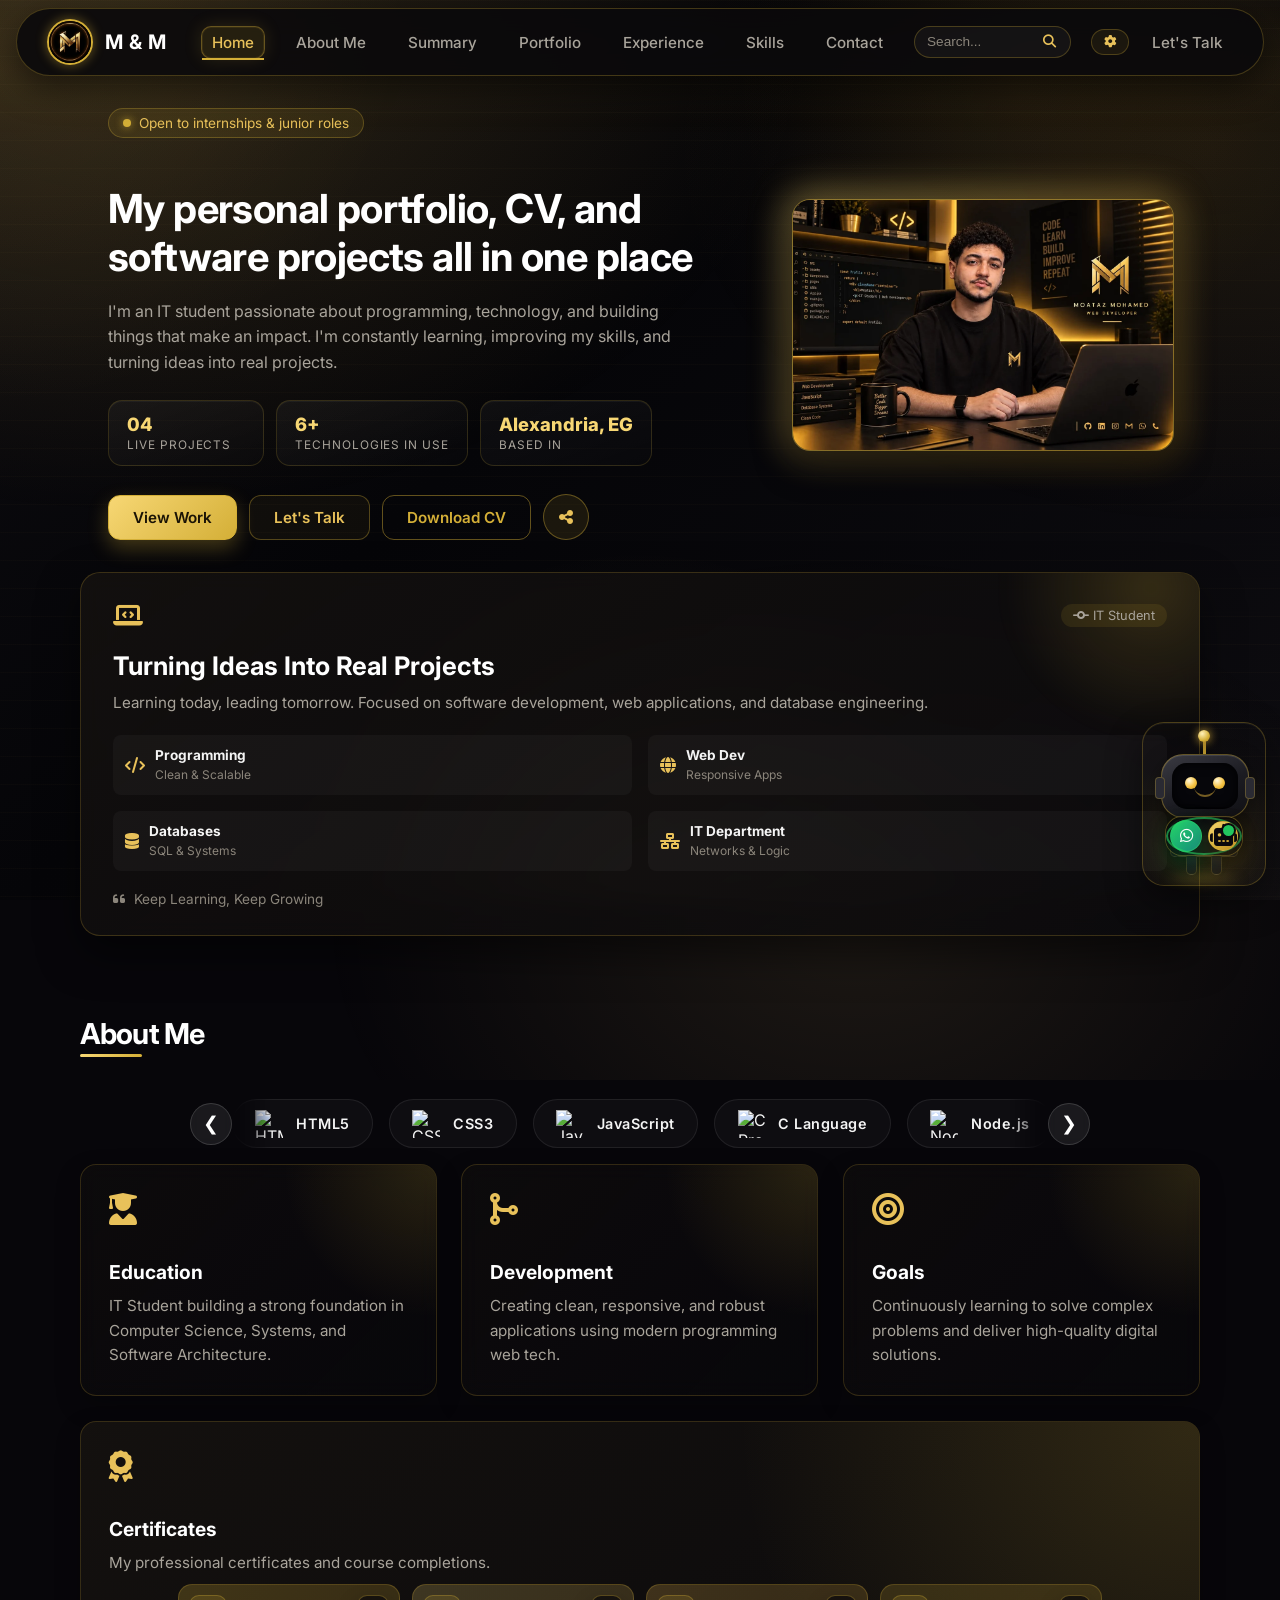
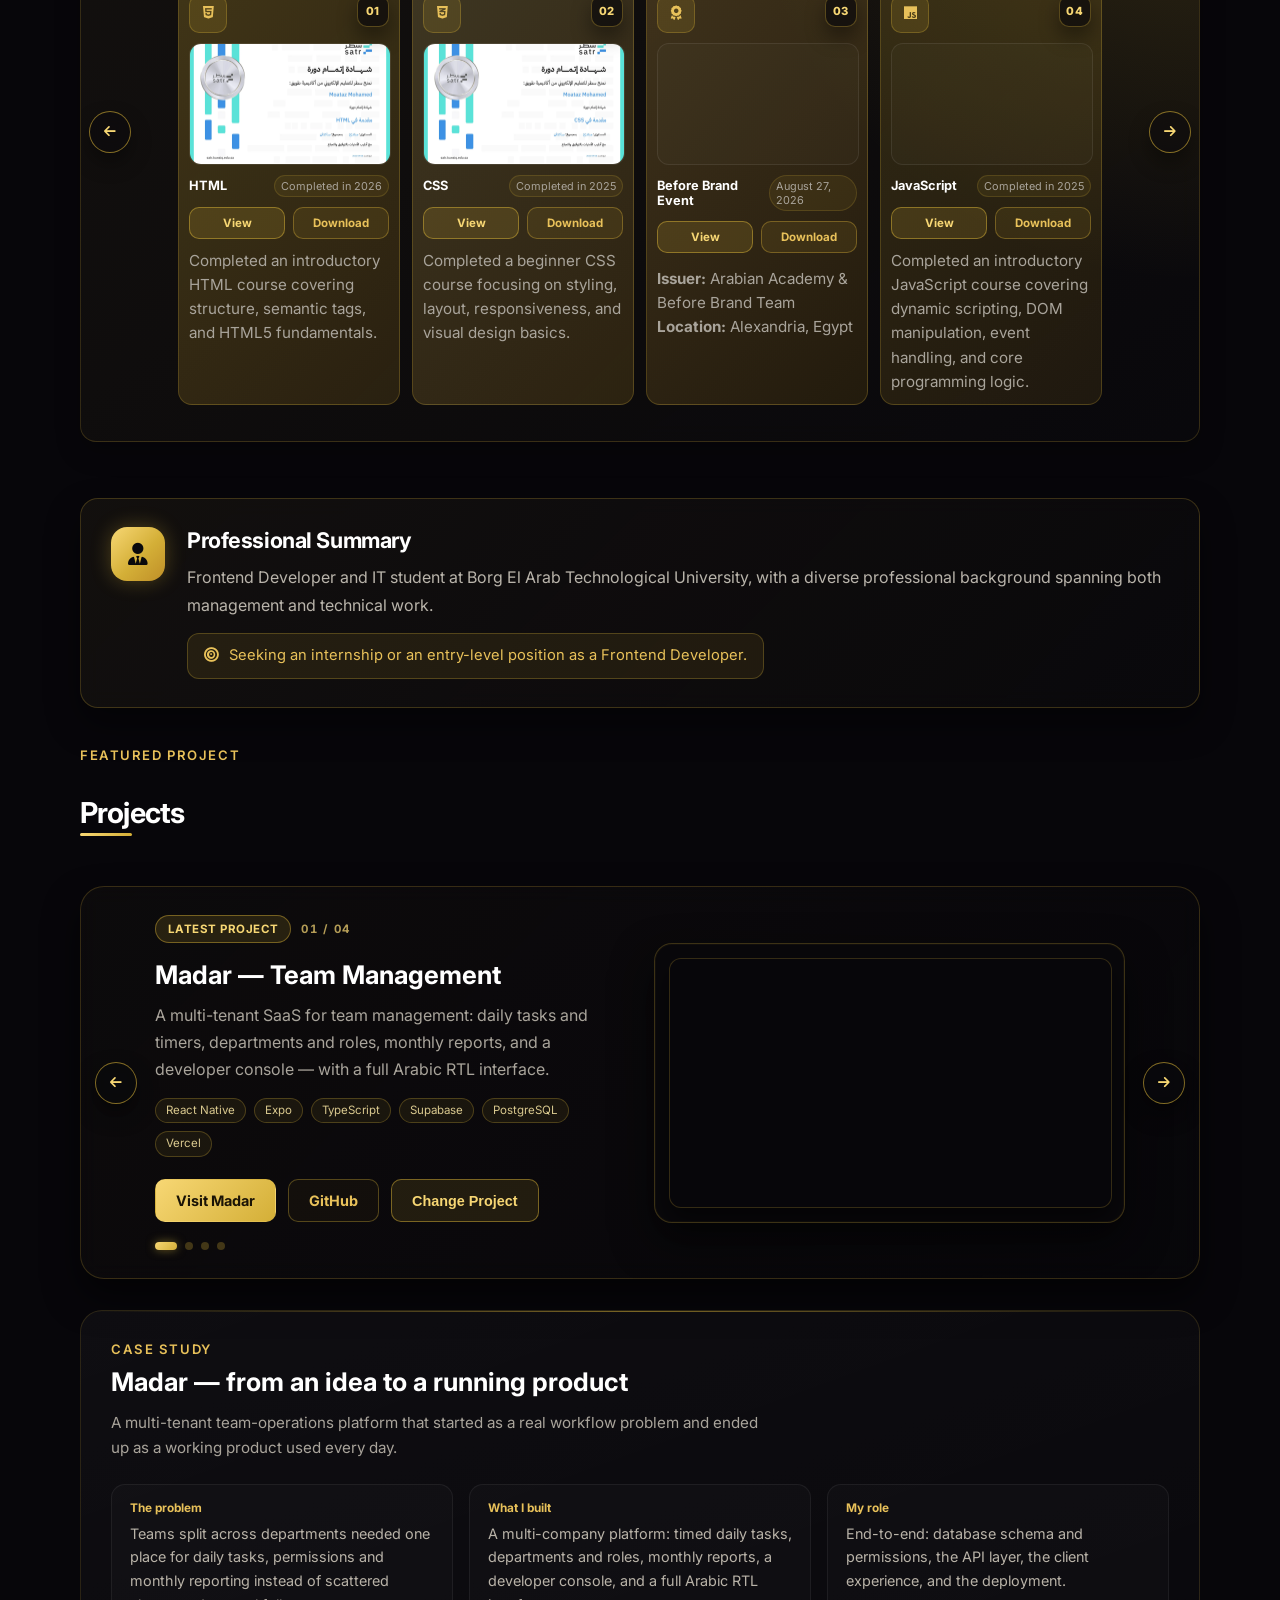
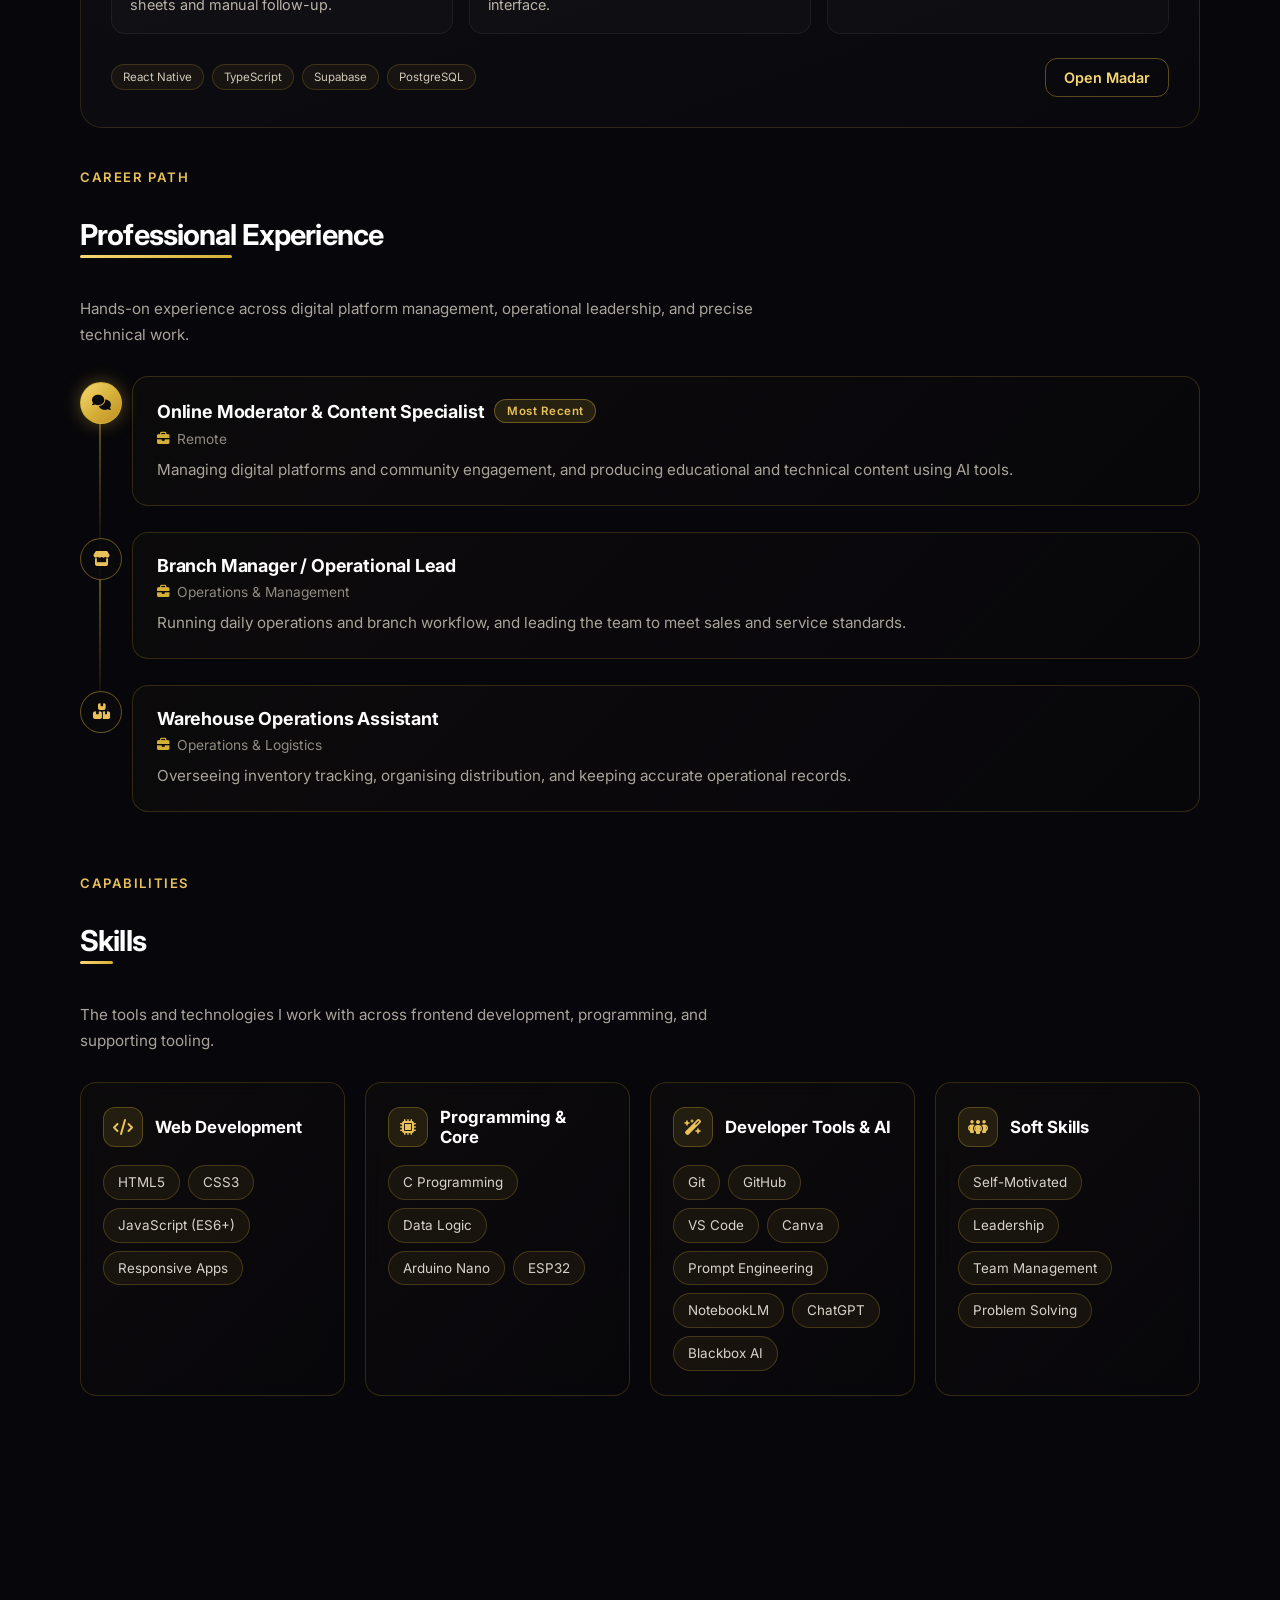
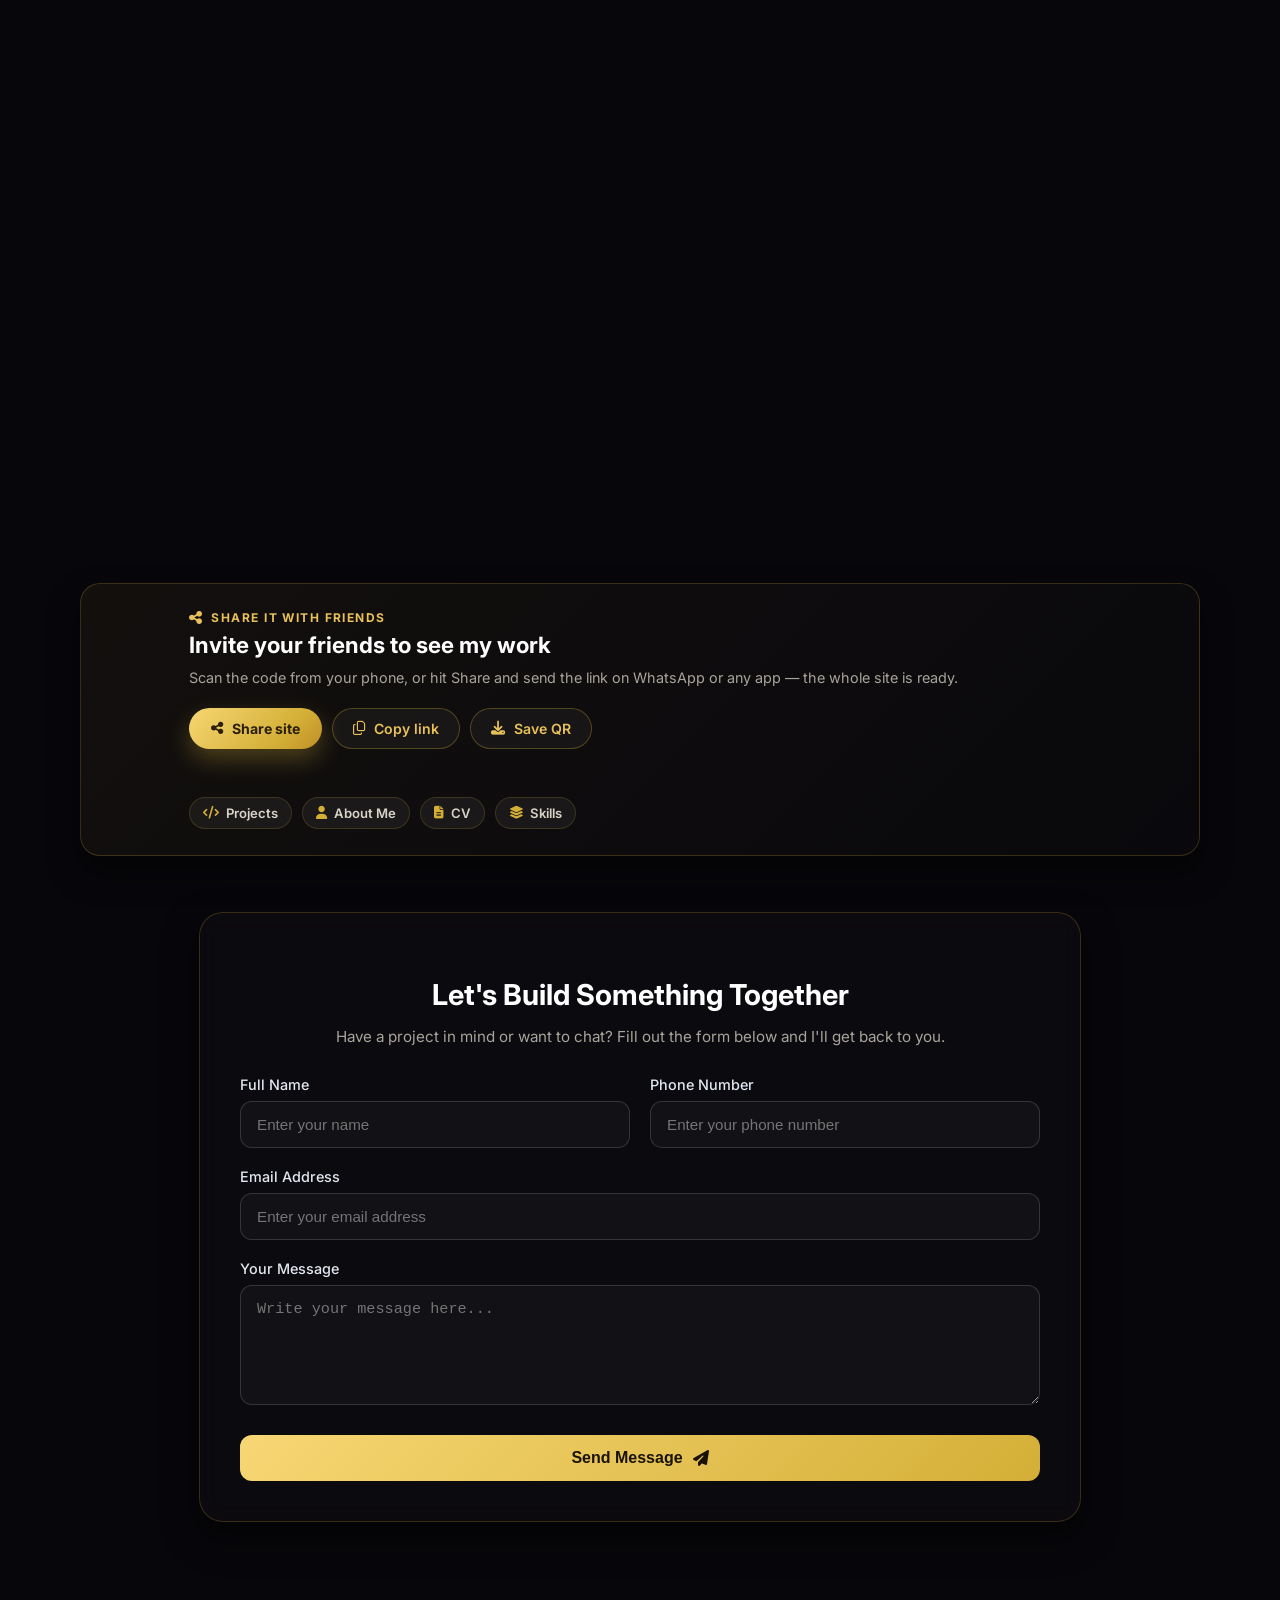
==== index.html @ 6b38528f "Redesign hero, add mobile drawer and Madar case study" ====
﻿<!DOCTYPE html>
<!-- ============================================================================
     PORTFOLIO — M & M · Moataz Mohamed
     الملف: index.html  (الصفحة الوحيدة في الموقع)
     ============================================================================

     الموقع صفحة واحدة (One Page) — كل الأقسام في الملف ده، والتنقل بينها
     باللينكات الداخلية (#home / #about / #portfolio / #contact).

     ----------------------------------------------------------------------------
     الملفات اللي الربط بيها
     ----------------------------------------------------------------------------
       • 11.css     → ملف التنسيقات الوحيد (في الـ <head>)
       • script.js  → ملف الجافاسكربت الوحيد (في آخر الـ <body> وعليه defer)
       • manifest.json / img/... → الميتاداتا والصور

     ----------------------------------------------------------------------------
     خريطة الملف (بالترتيب)
     ----------------------------------------------------------------------------
       <head>  الميتاداتا والخطوط وملفات التنسيق
       ├─ طبقات الخلفية التفاعلية (شبكة، هالة، مؤشر الماوس المخصص)
       ├─ شاشة التحميل (Preloader)
       ├─ شاشة الاسم اللامع (Name Intro)
       ├─ <header> الشريط العلوي (لوجو + تنقل + بحث + إعدادات)
       ├─ نافذة مواقع التواصل (منبثقة)
       ├─ <main id="home">      → قسم الهيرو
       ├─ <section id="about">   → عني + سلايدر التقنيات + الشهادات
       ├─ <section id="summary"> → النبذة المهنية (الهدف الوظيفي)
       ├─ <section id="portfolio"> → كارت المشروع
       ├─ <section id="experience"> → الخبرات (خط زمني)
       ├─ <section id="skills">    → المهارات (4 مجموعات)
       ├─ <section id="courses">   → الدورات والدراسة
       ├─ <section id="contact">   → شريط التواصل + النموذج
       └─ <footer>            → بياناتي + التواصل الاجتماعي

     ----------------------------------------------------------------------------
     قاعدة مهمة للتيم (الترجمة)
     ----------------------------------------------------------------------------
     أي نص بيظهر للمستخدم بنحط عليه data-i18n="مفتاح"
     وحقول الإدخال بنحط عليها data-i18n-placeholder="مفتاح"

     والمفتاح ده لازم يكون موجود في script.js (القسم 1) في النسختين:
       ar: { مفتاح: 'النص العربي' }
       en: { مفتاح: 'English text' }

     لو نسيت أي واحدة من التلاتة، النص هيفضل زي ما هو أو يطلع فاضي.
     النصوص الثابتة (زي الإيميل والأسماء) مش محتاجة data-i18n.
     ============================================================================ -->
<html lang="ar" dir="rtl">
<head>

<!-- البيانات الأساسية للموقع -->
    <meta charset="UTF-8">
    <meta name="viewport" content="width=device-width, initial-scale=1.0">
    <title>Moataz Mohamed | Frontend Developer Portfolio</title>

    <!-- بيانات المؤلف وتاريخ النشر -->
    <meta name="author" content="Moataz Mohamed">
    <meta property="article:author" content="Moataz Mohamed" />
    <meta property="article:published_time" content="2026-09-21T00:00:00+00:00" />

    <!-- وصف محركات البحث (Google) -->
    <meta name="description" content="Portfolio of Moataz Mohamed, a frontend developer in Alexandria building bilingual web and mobile apps with JavaScript, React Native and Supabase. Explore Madar, MS Woodworks and TAFRA.">
    <meta name="keywords" content="Moataz Mohamed, معتز محمد, Frontend Developer, Web Developer, Alexandria, React Native, Supabase, Portfolio, JavaScript">
    <link rel="canonical" href="https://portfolio-moataz.vercel.app/">

    <!-- Open Graph / Facebook / LinkedIn Meta Tags -->
    <meta property="og:type" content="website" />
    <meta property="og:url" content="https://portfolio-moataz.vercel.app/" />
    <meta property="og:title" content="Moataz Mohamed | Frontend Developer Portfolio" />
    <meta property="og:description" content="Frontend developer in Alexandria building bilingual web and mobile apps. Explore Madar, MS Woodworks, TAFRA and a portfolio with a built-in AI assistant." />
    <meta property="og:image" content="https://portfolio-moataz.vercel.app/img/og-cover.png" />
    <meta property="og:image:secure_url" content="https://portfolio-moataz.vercel.app/img/og-cover.png" />
    <meta property="og:image:type" content="image/png" />
    <meta property="og:image:width" content="1200" />
    <meta property="og:image:height" content="630" />
    <meta property="og:image:alt" content="Moataz Mohamed — Frontend Developer portfolio cover" />
    <meta property="og:locale" content="en_US" />
    <meta property="og:locale:alternate" content="ar_EG" />

    <!-- Twitter / X Meta Tags -->
    <meta name="twitter:card" content="summary_large_image" />
    <meta name="twitter:url" content="https://portfolio-moataz.vercel.app/" />
    <meta name="twitter:title" content="Moataz Mohamed | Frontend Developer Portfolio" />
    <meta name="twitter:description" content="Frontend developer in Alexandria building bilingual web and mobile apps. Explore Madar, MS Woodworks, TAFRA and a built-in AI assistant." />
    <meta name="twitter:image" content="https://portfolio-moataz.vercel.app/img/og-cover.png" />
    <meta name="twitter:image:alt" content="Moataz Mohamed — Frontend Developer portfolio cover" />


    <!-- أيقونة الموقع (Favicon) -->
    <link rel="icon" type="image/png" sizes="32x32" href="img/favicon-32.png">
    <link rel="icon" type="image/png" sizes="192x192" href="img/favicon-192.png">
    <link rel="apple-touch-icon" sizes="180x180" href="img/favicon-180.png">
    <link rel="manifest" href="manifest.json">
    <meta name="theme-color" content="#0a0d14">

    <!-- بيانات منظمة لمحركات البحث (Person) -->
    <script type="application/ld+json">
    {
      "@context": "https://schema.org",
      "@type": "Person",
      "name": "Moataz Mohamed",
      "alternateName": "معتز محمد",
      "jobTitle": "Frontend Developer",
      "url": "https://portfolio-moataz.vercel.app/",
      "image": "https://portfolio-moataz.vercel.app/img/og-cover.png",
      "email": "mailto:mtzm2225@gmail.com",
      "telephone": "+201035712862",
      "address": {
        "@type": "PostalAddress",
        "addressLocality": "Alexandria",
        "addressCountry": "EG"
      },
      "alumniOf": {
        "@type": "CollegeOrUniversity",
        "name": "Borg El Arab Technological University"
      },
      "knowsAbout": ["JavaScript", "HTML5", "CSS3", "React Native", "Expo", "TypeScript", "Supabase", "PostgreSQL", "Responsive Web Design"],
      "sameAs": [
        "https://github.com/mtzm2225-ship-it",
        "https://www.linkedin.com/in/moataz-mohamed-342b32399"
      ]
    }
    </script>

    <!-- تسريع التحميل: نفتح الاتصال بالسيرفرات الخارجية بدري ونحمّل الصور كسول -->
    <link rel="preconnect" href="https://fonts.googleapis.com">
    <link rel="preconnect" href="https://fonts.gstatic.com" crossorigin>
    <link rel="preconnect" href="https://cdnjs.cloudflare.com" crossorigin>
    <link rel="preconnect" href="https://cdn.jsdelivr.net" crossorigin>
    <link rel="dns-prefetch" href="https://www.googletagmanager.com">

    <!-- الخطوط والأيقونات (Google Fonts + Font Awesome) -->
    <link href="https://fonts.googleapis.com/css2?family=Inter:wght@300;400;600;700;800&family=Fira+Code:wght@400;500;700&display=swap" rel="stylesheet">
   <link rel="stylesheet"
      href="https://cdnjs.cloudflare.com/ajax/libs/font-awesome/6.4.0/css/all.min.css"
      integrity="sha512-iecdLmaskl7CVkqkXNQ/ZH/XLlvWZOJyj7Yy7tcenmpD1ypASozpmT/E0iPtmFIB46ZmdtAc9eNBvH0H/ZpiBw=="
      crossorigin="anonymous"
      referrerpolicy="no-referrer" />

    <!-- ====================================================================
         ملف التنسيقات الرئيسي (الوحيد)
         كل التنسيقات في 11.css — وفيها فهرس كامل في أول الملف
         ==================================================================== -->
    <link rel="stylesheet" href="11.css">

    <!-- Google Analytics (gtag.js) -->
  <!-- Google tag (gtag.js) -->
<script async src="https://www.googletagmanager.com/gtag/js?id=G-6XHL092W9E"></script>
<script>
  window.dataLayer = window.dataLayer || [];
  function gtag(){dataLayer.push(arguments);}
  gtag('js', new Date());

  gtag('config', 'G-6XHL092W9E');
</script>
</head>

<body>

    <!-- ====================================================================
         طبقات الخلفية التفاعلية «الخيالية البرمجية»
         --------------------------------------------------------------------
         • .bg-scanlines — خطوط ماسحة بتعدّي ببطء على الخلفية
         • .bg-grid-glow — شبكة كود بتضيء حوالي الماوس
         • .cursor-aura  — هالة ذهبية بتجري ورا الماوس
         • .cursor-ring  — حلقة بتنطق عند الحركة السريعة/الكليك

         كلها pointer-events: none عشان ما تلمسش أي تفاعل،
         وكلها تحت المحتوى. بتتحرّك من script.js وبتتوقف على الأجهزة اللمسية.
         ==================================================================== -->
    <div class="bg-scanlines" aria-hidden="true"></div>
    <div class="bg-grid-glow" aria-hidden="true"></div>
    <div class="cursor-aura" aria-hidden="true"></div>
    <div class="cursor-ring" aria-hidden="true"></div>
    <!-- ====================================================================
         مؤشر الماوس المخصص (Custom Cursor)
         --------------------------------------------------------------------
         مؤشر النظام بيتخفي (cursor: none) وبنسيب مكانه حاجتين متراكبتين:

           .cursor-dot-arrow → سهم ذهبي (الشكل العادي)
           .cursor-dot-hand  → إيد (بتحل مكان السهم على الزرار واللينكات)

         والاتنين جواهم SVG مش صور — عشان يبقوا حادين على أي مقاس شاشة
         ومن غير أي طلب ملف خارجي.

         ⚠️ التبديل بين الشكلين (سهم/إيد) واخفاؤهم في حقول الكتابة
         بيتم من script.js (القسم 15.2) — إحنا هنا بس بنحط الأشكال.

         ملاحظة: على الموبايل/التابلت مفيش ماوس أساسًا، فالكود بتاع
         المؤشر مبيشتغلش والقسم ده بيتجاهل تمامًا.
         ==================================================================== -->
    <div class="cursor-dot" aria-hidden="true">
        <svg class="cursor-dot-arrow" viewBox="0 0 22 22" fill="none" xmlns="http://www.w3.org/2000/svg" aria-hidden="true">
            <defs>
                <linearGradient id="cursorArrowFill" x1="0" y1="0" x2="0" y2="1">
                    <stop offset="0%" stop-color="#fff4cf" />
                    <stop offset="45%" stop-color="#f6c344" />
                    <stop offset="100%" stop-color="#c99a1e" />
                </linearGradient>
            </defs>
            <!-- جسم السهم: زوايا حادة زي مؤشر محرر الأكواد -->
            <path d="M1 1 L1 17.2 L5.35 13.05 L8.1 19.6 L11.1 18.25 L8.4 11.85 L14.6 11.65 Z"
                  fill="url(#cursorArrowFill)"
                  stroke="#0a090c"
                  stroke-width="1.1"
                  stroke-linejoin="round" />
        </svg>

        <!-- أيقونة الإيد الصغيرة: بتظهر لما نعدّي على زرار أو لينك -->
        <svg class="cursor-dot-hand" viewBox="0 0 24 24" fill="none" xmlns="http://www.w3.org/2000/svg" aria-hidden="true">
            <!-- كف الإيد -->
            <path d="M9.2 11.4V5.6a1.4 1.4 0 0 1 2.8 0v5.2m0-1.2V4.4a1.4 1.4 0 0 1 2.8 0v6.3m0-2.1a1.35 1.35 0 0 1 2.7 0v6.6m-8.3-3.8V7.6a1.35 1.35 0 0 0-2.7 0v7.6c0 3 2.4 5.4 5.4 5.4h2.3c2.6 0 4.7-2.1 4.7-4.7v-4.6"
                  fill="#f6c344"
                  stroke="#0a090c"
                  stroke-width="1.2"
                  stroke-linecap="round"
                  stroke-linejoin="round" />
            <!-- لمعة بيضا صغيرة عشان الإيد تبان عليها الإضاءة -->
            <path d="M10.6 6.4v3.2"
                  stroke="#fff4cf"
                  stroke-width="1"
                  stroke-linecap="round"
                  opacity="0.85" />
        </svg>
    </div>

    <!-- ====================================================================
         شاشة التحميل (Preloader)
         بتغطي الشاشة كاملة، والجافاسكربت بيضيف كلاس fade-out لإخفائها
         ==================================================================== -->
    <div id="preloader" class="space-theme">
        <div class="loader-content">
            <div class="stars-overlay"></div>

            <div class="circular-wrapper">
                <div class="logo-container">
                    <img src="img/logo.webp" alt="M&M Logo" class="space-logo" width="256" height="256">
                </div>

                <div class="orbit-ring ring-1"></div>
                <div class="orbit-ring ring-2"></div>
                <div class="orbit-ring ring-3"></div>

                <div class="space-glow"></div>
            </div>

            <div class="loader-status">
                <span>Loading System...</span>
                <div class="status-bar"></div>
            </div>
        </div>
    </div>

    <!-- ====================================================================
         شاشة الترحيب بالاسم (Name Intro)
         بتظهر بعد اختفاء شاشة التحميل تمامًا، واسم "Moataz Mohamed" بيعدّي
         عليه شعاع لمعة (Shine) من الشمال لليمين.

         التفاعل: حرّك الماوس على الاسم → اللمعة تستجيب للماوس،
         وكليك / Enter → أفيكت ضوئي والاسم يتشال من الصفحة.
         (كل ده متوصّل من script.js)
         ==================================================================== -->
    <div id="name-intro" class="name-intro" aria-hidden="true">
        <div class="name-intro-inner">
            <p class="name-intro-kicker">Welcome to my world</p>
            <h1 class="name-intro-title">
                <span class="name-intro-text">Moataz Mohamed</span>
            </h1>
            <div class="name-intro-underline"></div>
        </div>

        <!-- حلقة ضوئية بتتوسّع من الاسم لحظة الكليك/Enter (أفيكت الخروج) -->
        <div class="name-intro-burst" aria-hidden="true"></div>
        <!-- فلاش ذهبي بيعمّ الشاشة لحظة الخروج -->
        <div class="name-intro-flash" aria-hidden="true"></div>
    </div>

    <!-- ====================================================================
         رأس الموقع (Header) — اللوجو، روابط التنقل، البحث، والإعدادات
         ==================================================================== -->
    <header class="header">
        <div class="logo-container">
            <img src="img/logo.webp" alt="Logo" width="256" height="256">
            <span class="logo-text">M & M</span>
        </div>

        <button class="nav-toggle" type="button" aria-label="Menu" aria-expanded="false" aria-controls="site-nav" data-i18n-aria-label="menuLabel">
            <span class="nav-toggle-line"></span>
            <span class="nav-toggle-line"></span>
            <span class="nav-toggle-line"></span>
        </button>

        <nav class="nav-links" id="site-nav" aria-label="Main navigation">
            <a href="#home" class="active" data-i18n="home">Home</a>
            <a href="#about" data-i18n="about">About Me</a>
            <a href="#summary" data-i18n="summaryNav">Summary</a>
            <a href="#portfolio" data-i18n="portfolio">Portfolio</a>
            <a href="#experience" data-i18n="experienceNav">Experience</a>
            <a href="#skills" data-i18n="skillsNav">Skills</a>
            <a href="#contact" data-i18n="contact">Contact</a>

            <div class="search-box">
    <label for="search-input" class="sr-only" data-i18n="search">Search</label>
    <input type="text" id="search-input" placeholder="Search..." class="search-input" data-i18n-placeholder="search">
    <button class="search-btn" aria-label="Search">
        <i class="fa-solid fa-magnifying-glass"></i>
    </button>
</div>

            <div class="header-actions">
                <div class="settings-menu">
                    <button class="settings-pill" type="button" aria-expanded="false" aria-controls="settings-dropdown"
                            onclick="const panel=this.nextElementSibling; const isHidden=panel.classList.contains('hidden'); panel.classList.toggle('hidden', !isHidden); this.setAttribute('aria-expanded', String(isHidden));">
                        <i class="fa-solid fa-gear"></i>
                    </button>

                    <div id="settings-dropdown" class="settings-dropdown hidden" aria-label="Language switcher">
                        <div class="lang-switcher">
                            <button class="lang-btn" type="button" data-lang="ar">AR</button>
                            <button class="lang-btn active" type="button" data-lang="en">EN</button>
                        </div>

                        <button class="settings-action-btn night-mode-btn" type="button" aria-pressed="false">
                            <i class="fa-solid fa-moon"></i>
                            <span data-i18n="primaryMode">Primary Mode</span>
                        </button>
                    </div>
                </div>

                <a class="header-cta" href="#contact-form-section" data-i18n="headerCta">Let's Talk</a>
            </div>
        </nav>
    </header>

    <!-- خلفية معتمة بتظهر ورا قائمة الموبايل (بتقفل القائمة بالضغط عليها) -->
    <div class="nav-backdrop" id="navBackdrop" aria-hidden="true"></div>

    <!-- ====================================================================
         نافذة مواقع التواصل (Social Links Popup)
         --------------------------------------------------------------------
         بتفتح بالضغط على زر .btn-socials اللي جنب «تحميل السيرة الذاتية»
         في الهيرو. النافذة صغيرة ومش بتغطي الصفحة كلها.

         الروابط دي هي **نفس** الروابط المستخدمة في الفوتر بالظبط
         (مفيش أي لينك جديد أو مختلف) — عشان ما يبقاش فيه تناقض.

         طرق الغلق: زر × / الضغط على الخلفية / مفتاح Escape.
         الكود في script.js قسم 17.
         ==================================================================== -->
    <div class="socials-modal hidden" id="socials-modal" aria-hidden="true">
        <div class="socials-modal-content" role="dialog" aria-modal="true" aria-labelledby="socials-modal-title">
            <button class="socials-close" type="button" aria-label="Close">×</button>

            <h3 id="socials-modal-title" data-i18n="socialsTitle">Social Links</h3>
            <p class="socials-subtitle" data-i18n="socialsSubtitle">Find me on these platforms — always happy to connect.</p>

            <div class="socials-grid">
                <a class="social-tile github" href="https://github.com/mtzm2225-ship-it" target="_blank" rel="noopener noreferrer">
                    <i class="fa-brands fa-github"></i>
                    <span>GitHub</span>
                </a>

                <a class="social-tile linkedin" href="https://www.linkedin.com/in/moataz-mohamed-342b32399?utm_source=share_via&amp;utm_content=profile&amp;utm_medium=member_ios" target="_blank" rel="noopener noreferrer">
                    <i class="fa-brands fa-linkedin-in"></i>
                    <span>LinkedIn</span>
                </a>

                <a class="social-tile facebook" href="https://www.facebook.com/share/1Dj97JqdS8/?mibextid=wwXIfr" target="_blank" rel="noopener noreferrer">
                    <i class="fa-brands fa-facebook-f"></i>
                    <span>Facebook</span>
                </a>

                <a class="social-tile instagram" href="https://www.instagram.com/moataz_____mohamed?stkn=OHd1ZWlhbnJqNzMz&amp;utm_source=qr" target="_blank" rel="noopener noreferrer">
                    <i class="fa-brands fa-instagram"></i>
                    <span>Instagram</span>
                </a>
            </div>
        </div>
    </div>


    <!-- ====================================================================
         قسم الهيرو (Hero) — أول حاجة يشوفها الزائر
         --------------------------------------------------------------------
         مبني من جزئين:

         1) .hero-top-row → صف فيه:
              • .hero-text-content  → نص الترحيب + العنوان + الوصف + 3 أزرار
              • .hero-image-wrapper → صورة الشخص
         2) .hero-visual-card → كارت زجاجي تحيهم فيه:
              • تاج "طالب IT"
              • عنوان "تحويل الأفكار..." + وصف
              • شبكة المهارات الأربعة
              • حكمة في الآخر
         الرابط #home هو اللي بيتفتح أول حاجة (من script.js - قسم 14)،
         ولينك "الرئيسية" في الشريط بيودي له.

         data-reveal → كلاس أنيميشن الظهور عند النزول
                       (شوف script.js قسم 15.0 و 11.css قسم 12)
                       القيم: up / right / zoom
         ==================================================================== -->
    <main class="hero-section" id="home">
        <!-- زر العودة لأول الصفحة (بيظهر عند النزول) -->
        <button type="button" class="backToTopBtn" id="backToTop"
                aria-label="Back to top" title="Back to top">
            <i class="fa-solid fa-arrow-up"></i>
        </button>

        <div class="hero-top-row">
            <div class="hero-text-content" data-reveal="up">
                <div class="welcome-pill">
                    <span class="green-dot"></span>
                    <span data-i18n="heroStatus">Open to internships &amp; junior roles</span>
                </div>

                <h1 class="main-title" data-i18n="heroTitle">
                    My personal portfolio, CV, and software projects all in one place
                </h1>

                <p class="description" data-i18n="heroDescription">
                    I'm an IT student passionate about programming, technology, and building things
                     that make an impact. I'm constantly learning, improving my skills,
                      and turning ideas into real projects.
                </p>

                <div class="hero-stats">
                    <div class="hero-stat">
                        <strong class="hero-stat-value" id="heroStatProjects">04</strong>
                        <span class="hero-stat-label" data-i18n="statProjectsLabel">Live projects</span>
                    </div>

                    <div class="hero-stat">
                        <strong class="hero-stat-value">6+</strong>
                        <span class="hero-stat-label" data-i18n="statTechLabel">Technologies in use</span>
                    </div>

                    <div class="hero-stat">
                        <strong class="hero-stat-value" data-i18n="statLocationValue">Alexandria, EG</strong>
                        <span class="hero-stat-label" data-i18n="statLocationLabel">Based in</span>
                    </div>
                </div>

                <div class="cta-buttons">
                    <a href="#portfolio" class="btn btn-primary" data-i18n="viewWork">
                        View Work <i class="fa-solid fa-arrow-right"></i>
                    </a>

                    <a href="#contact" class="btn btn-secondary" data-i18n="letsTalk">
                        Let's Talk
                    </a>

                    <a href="img/Moataz_Mohamed_CV_Clean.pdf" class="btn btn-tertiary" data-i18n="downloadCv" download>
                        Download CV <i class="fa-solid fa-download"></i>
                    </a>

                    <!-- زر صغير مدوّر: بيفتح نافذة مواقع التواصل -->
                    <button type="button" class="btn-socials" id="socials-toggle"
                            title="Social Links"
                            aria-label="Open social links" aria-haspopup="dialog">
                        <i class="fa-solid fa-share-nodes"></i>
                    </button>
                </div>
            </div>

            <div class="hero-image-wrapper" data-reveal="right">
                <div class="cyber-glow"></div>
                <img src="img/hero-moataz.webp" alt="Moataz Mohamed" class="hero-standalone-img" width="1200" height="800" decoding="async" fetchpriority="high">
            </div>
        </div>

        <div class="hero-visual-card" data-reveal="zoom">
            <div class="card-glow"></div>

            <div class="card-inner">
                <div class="card-header">
                    <div class="laptop-icon">
                        <i class="fa-solid fa-laptop-code"></i>
                    </div>

                    <div class="badge-status">
                        <i class="fa-solid fa-code-commit"></i>
                        <span data-i18n="itStudent">IT Student</span>
                    </div>
                </div>

                <div class="card-body">
                    <h2 data-i18n="turnIdeas">Turning Ideas Into Real Projects</h2>
                    <p class="card-text" data-i18n="cardText">
                        Learning today, leading tomorrow. Focused on software development, web applications, and database engineering.
                    </p>

                    <div class="skills-grid">
                        <div class="skill-box">
                            <i class="fa-solid fa-code"></i>
                            <div>
                                <h4 data-i18n="programming">Programming</h4>
                                <span data-i18n="cleanScalable">Clean & Scalable</span>
                            </div>
                        </div>

                        <div class="skill-box">
                            <i class="fa-solid fa-globe"></i>
                            <div>
                                <h4 data-i18n="webDev">Web Dev</h4>
                                <span data-i18n="responsiveApps">Responsive Apps</span>
                            </div>
                        </div>

                        <div class="skill-box">
                            <i class="fa-solid fa-database"></i>
                            <div>
                                <h4 data-i18n="databases">Databases</h4>
                                <span data-i18n="sqlSystems">SQL & Systems</span>
                            </div>
                        </div>

                        <div class="skill-box">
                            <i class="fa-solid fa-network-wired"></i>
                            <div>
                                <h4 data-i18n="itDepartment">IT Department</h4>
                                <span data-i18n="networksLogic">Networks & Logic</span>
                            </div>
                        </div>
                    </div>

                    <div class="card-footer-motto">
                        <i class="fa-solid fa-quote-left"></i>
                        <span data-i18n="keepLearning">Keep Learning, Keep Growing</span>
                    </div>
                </div>
            </div>
        </div>
    </main>

    <!-- ====================================================================
         قسم من أنا (About Me) — بطاقات التعليم والتطوير والأهداف والشهادات
         ==================================================================== -->
    <section class="about-section" id="about">
        <h2 class="section-title" data-i18n="aboutTitle" data-reveal="up">About Me & Tech Stack & Languages</h2>




    <!-- ====================================================================
         شريط التقنيات (Tech Slider)
         --------------------------------------------------------------------
         سلايدر أفقي فيه 8 كروت، 4 بس بيظهروا في الشاشة.
         للتنقل: زر السهم الأيسر (prev) أو الأيمن (next).

         ⚠️ ملاحظة مهمة للتيم: ظهور 4 كروت بس ده **مقصود** مش عيب —
         عرض السلايدر (max 900px) أصغر من مجموع الكروت (‏~1267px)،
         والكروت الباقية بتظهر لما تدوس على الأسهم.
         وفي 11.css في "قناع تلاشي" على الأطراف بيفهمك إن في كروت زيادة.

         ─ كيف تضيف تقنية جديدة؟ ─
         انسخ أي .tech-card-slim وغيّر:
           • src  → مسار اللوجو (من devicon أو أي مكان)
           • alt  → وصف الصورة (مهم للـ SEO وإمكانية الوصول)
           • الاسم جوه .tech-name
         مش محتاج تعدل JS — السلايدر بيقرا الكروت من الصفحة مباشرة.

         النصوص هنا مفيهاش data-i18n لأن أسماء التقنيات أعلام (نفس الشكل في اللغتين).
         ==================================================================== -->


  <div class="slider-wrapper">
    <!-- زر التنقل يساراً -->
    <button class="slider-btn prev-btn" id="techPrevBtn" aria-label="Previous Technologies">
      &#10094;
    </button>

    <!-- حاوية البطاقات -->
    <div class="tech-slider-container" id="techSlider">

      <div class="tech-card-slim">
        <img src="https://cdn.jsdelivr.net/gh/devicons/devicon/icons/html5/html5-original.svg" alt="HTML5 Logo" class="tech-logo">
        <span class="tech-name">HTML5</span>
      </div>

      <div class="tech-card-slim">
        <img src="https://cdn.jsdelivr.net/gh/devicons/devicon/icons/css3/css3-original.svg" alt="CSS3 Logo" class="tech-logo">
        <span class="tech-name">CSS3</span>
      </div>

      <div class="tech-card-slim">
        <img src="https://cdn.jsdelivr.net/gh/devicons/devicon/icons/javascript/javascript-original.svg" alt="JavaScript Logo" class="tech-logo">
        <span class="tech-name">JavaScript</span>
      </div>

      <div class="tech-card-slim">
        <img src="https://cdn.jsdelivr.net/gh/devicons/devicon/icons/c/c-original.svg" alt="C Programming Logo" class="tech-logo">
        <span class="tech-name">C Language</span>
      </div>

      <div class="tech-card-slim">
        <img src="https://cdn.jsdelivr.net/gh/devicons/devicon/icons/nodejs/nodejs-original.svg" alt="Node.js Logo" class="tech-logo">
        <span class="tech-name">Node.js</span>
      </div>

      <div class="tech-card-slim">
        <img src="https://cdn.jsdelivr.net/gh/devicons/devicon/icons/git/git-original.svg" alt="Git Logo" class="tech-logo">
        <span class="tech-name">Git</span>
      </div>

      <div class="tech-card-slim">
        <img src="https://cdn.jsdelivr.net/gh/devicons/devicon/icons/github/github-original.svg" alt="GitHub Logo" class="tech-logo">
        <span class="tech-name">GitHub</span>
      </div>

      <div class="tech-card-slim">
        <img src="https://cdn.jsdelivr.net/gh/devicons/devicon/icons/vscode/vscode-original.svg" alt="VS Code Logo" class="tech-logo">
        <span class="tech-name">VS Code</span>
      </div>

    </div>

    <!-- زر التنقل يميناً -->
    <button class="slider-btn next-btn" id="techNextBtn" aria-label="Next Technologies">
      &#10095;
    </button>
  </div>

        <div class="about-grid">
            <div class="about-card" data-reveal="zoom">
                <i class="fa-solid fa-user-graduate icon"></i>
                <h3 data-i18n="education">Education</h3>
                <p data-i18n="educationText">IT Student building a strong foundation in Computer Science, Systems, and Software Architecture.</p>
            </div>

            <div class="about-card reveal-delay-1" data-reveal="zoom">
                <i class="fa-solid fa-code-merge icon"></i>
                <h3 data-i18n="development">Development</h3>
                <p data-i18n="developmentText">Creating clean, responsive, and robust applications using modern programming web tech.</p>
            </div>

            <div class="about-card reveal-delay-2" data-reveal="zoom">
                <i class="fa-solid fa-bullseye icon"></i>
                <h3 data-i18n="goals">Goals</h3>
                <p data-i18n="goalsText">Continuously learning to solve complex problems and deliver high-quality digital solutions.</p>
            </div>

            <div class="about-card certificates-card reveal-delay-3" data-reveal="zoom">
                <i class="fa-solid fa-award icon"></i>
                <h3 data-i18n="certificates">Certificates</h3>
                <p data-i18n="certificatesText">My professional certificates and course completions.</p>

                <div class="certificate-controls">
                    <button class="scroll-btn scroll-left" type="button" aria-label="Scroll certificates left">
                        <i class="fa-solid fa-arrow-left"></i>
                    </button>
                    <button class="scroll-btn scroll-right" type="button" aria-label="Scroll certificates right">
                        <i class="fa-solid fa-arrow-right"></i>
                    </button>
                </div>

    <!-- ====================================================================
         كروت الشهادات (Certificates)
         --------------------------------------------------------------------
         كل شهادة عبارة عن .certificate-item وبتتكون من:
           .certificate-number      → رقم الشهادة (01 / 02 / ...).
           .certificate-icon        → أيقونة النوع (HTML / CSS / JS ...)
           .certificate-thumb       → صورة الشهادة
           .certificate-text        → الاسم و".completed" السنة
           .certificate-actions     → زر "عرض" وزر "تحميل"
           .certificate-note        → وصف صغير (اختياري)
           .certificate-meta        → الجهة والمكان (اختياري)

         ─ كيف تضيف شهادة جديدة؟ ─
         انسخ أي .certificate-item كاملة وعدّل:
           • img src / href  → مسار الصورة (نفسه في العرض والتحميل)
           • أيقونة fa-brands / fa-solid
           • الرقم في .certificate-number
           • النصوص (وافتكر تضيف مفاتيحها في script.js قسم 1 في ar و en)

         ⚠️ الصور هنا عليها loading="lazy" — يعني مش بتتحمّل غير لما
         الزائر ينزل عندها. ده بيخلي أول تحميل للصفحة أسرع بكتير.
         (صورة الهيرو العكس — عليها fetchpriority="high" عشان تبان فورًا)

         أسهم التمرير (.scroll-btn) بتزحزح القايمة — الكود في القسم 13
         من script.js.
         ==================================================================== -->
                <div class="certificates-list">
                    <div class="certificate-item">
                        <div class="certificate-number">01</div>
                        <div class="certificate-top">
                            <div class="certificate-icon">
                                <i class="fa-brands fa-html5"></i>
                            </div>
                        </div>
                        <div class="certificate-thumb">
                            <img src="img/certificate-html.webp" alt="Certificate 1" width="1600" height="1131" loading="lazy" decoding="async">
                        </div>
                        <div class="certificate-text">
                            <h4 data-i18n="html">HTML</h4>
                            <span data-i18n="completed2026">Completed in 2026</span>
                        </div>
                        <div class="certificate-actions">
                            <a class="certificate-btn view" href="img/certificate-html.webp" target="_blank" rel="noopener noreferrer" data-i18n="viewLabel">View</a>
                            <a class="certificate-btn download" href="img/certificate-html.webp" download data-i18n="downloadLabel">Download</a>
                        </div>
                        <p class="certificate-note" data-i18n="htmlNote">This certificate reflects the importance of learning the foundations of web development and building a strong base in HTML.</p>
                    </div>

                    <div class="certificate-item">
                        <div class="certificate-number">02</div>
                        <div class="certificate-top">
                            <div class="certificate-icon">
                                <i class="fa-brands fa-css3-alt"></i>
                            </div>
                        </div>
                        <div class="certificate-thumb">
                            <img src="img/certificate-css.webp" alt="Certificate 2" width="1600" height="1131" loading="lazy" decoding="async">
                        </div>
                        <div class="certificate-text">
                            <h4 data-i18n="css">CSS</h4>
                            <span data-i18n="completed2025">Completed in 2025</span>
                        </div>
                        <div class="certificate-actions">
                            <a class="certificate-btn view" href="img/certificate-css.webp" target="_blank" rel="noopener noreferrer" data-i18n="viewLabel">View</a>
                            <a class="certificate-btn download" href="img/certificate-css.webp" download data-i18n="downloadLabel">Download</a>
                        </div>
                        <p class="certificate-note" data-i18n="cssNote">This certificate reflects the importance of mastering design, layout, responsiveness, and visual styling in modern web development.</p>
                    </div>

                    <div class="certificate-item">
                        <div class="certificate-number">03</div>
                        <div class="certificate-top">
                            <div class="certificate-icon">
                                <i class="fa-solid fa-award"></i>
                            </div>
                        </div>
                        <div class="certificate-thumb">
                            <img src="img/certificate-brand-event.webp" alt="Before Brand Event Certificate" width="1241" height="877" loading="lazy" decoding="async">
                        </div>
                        <div class="certificate-text">
                            <h4 data-i18n="beforeBrandTitle">Before Brand Event</h4>
                            <span data-i18n="beforeBrandDate">August 27, 2026</span>
                        </div>
                        <div class="certificate-actions">
                            <a class="certificate-btn view" href="img/certificate-brand-event.webp" target="_blank" rel="noopener noreferrer" data-i18n="viewLabel">View</a>
                            <a class="certificate-btn download" href="img/certificate-brand-event.webp" download data-i18n="downloadLabel">Download</a>
                        </div>
                        <div class="certificate-meta">
                            <p><strong data-i18n="issuerLabel">Issuer:</strong> <span data-i18n="beforeBrandIssuer">Arabian Academy & Before Brand Team</span></p>
                            <p><strong data-i18n="locationLabel">Location:</strong> <span data-i18n="beforeBrandLocation">Alexandria, Egypt</span></p>
                        </div>
                    </div>

                    <div class="certificate-item certificate-placeholder">
                        <div class="certificate-number">04</div>
                        <div class="certificate-top">
                            <div class="certificate-icon">
                                <i class="fa-brands fa-js"></i>
                            </div>
                        </div>
                        <div class="certificate-thumb">
                            <img src="img/certificate-4.webp" alt="Certificate 4" width="1600" height="1131" loading="lazy" decoding="async">
                        </div>
                        <div class="certificate-text">
                            <h4 data-i18n="java">JavaScript</h4>
                            <span data-i18n="completed2025">Completed in 2025</span>
                        </div>
                        <div class="certificate-actions">
                            <a class="certificate-btn view" href="img/certificate-4.webp" target="_blank" rel="noopener noreferrer" data-i18n="viewLabel">View</a>
                            <a class="certificate-btn download" href="img/certificate-4.webp" download data-i18n="downloadLabel">Download</a>
                        </div>
                        <p class="certificate-note" data-i18n="javascriptnote">Completed an introductory JavaScript course covering dynamic scripting, DOM manipulation, event handling, and core programming logic.</p>
                    </div>
                </div>
            </div>
        </div>
    </section>

    <!-- ====================================================================
         قسم النبذة المهنية (Professional Summary)
         --------------------------------------------------------------------
         ليه قسم منفصل ومش جوه «من أنا»؟
           عشان ما يتكررش نفس الكلام: «من أنا» فوق بتشرح مين أنا والتعليم
           والتطوير والأهداف. والقسم ده مختلف — بيقول أنا بكمل إيه بالظبط
           (الهدف الوظيفي: تدريب / وظيفة مبتدئة) وبيجمّع التخصص والخلفية
           في بلوك واحد مختصر.

         ومكانه هنا قبل المشاريع عشان الزائر يعرف «إيه اللي بيدور عليه»
         قبل ما يتفرج على الشغل نفسه.
         ==================================================================== -->
    <section class="summary-section" id="summary">
        <div class="summary-card" data-reveal="up">
            <div class="summary-icon">
                <i class="fa-solid fa-user-tie"></i>
            </div>

            <div class="summary-body">
                <h2 class="summary-title" data-i18n="summaryTitle">Professional Summary</h2>
                <p class="summary-text" data-i18n="summaryText">
                    Frontend Developer and IT student at Borg El Arab Technological University, with a diverse professional background spanning both management and technical work.
                </p>
                <p class="summary-goal">
                    <i class="fa-solid fa-bullseye"></i>
                    <span data-i18n="summaryGoal">Seeking an internship or an entry-level position as a Frontend Developer.</span>
                </p>
            </div>
        </div>
    </section>

    <section class="portfolio-section" id="portfolio">
        <div class="portfolio-header" data-reveal="up">
            <p class="section-kicker" data-i18n="portfolioKicker">Featured Project</p>
            <h2 class="section-title" data-i18n="portfolioTitle">Projects</h2>
        </div>

        <div class="project-card" data-reveal="zoom" tabindex="0" role="group"
             aria-roledescription="carousel" aria-label="Projects">
            <button type="button" class="project-nav-btn prev" aria-label="Previous project">
                <i class="fa-solid fa-arrow-left project-arrow"></i>
            </button>
            <button type="button" class="project-nav-btn next" aria-label="Next project">
                <i class="fa-solid fa-arrow-right project-arrow"></i>
            </button>

            <div class="project-info">
                <div class="project-meta">
                    <span class="project-tag" data-i18n="projectTag">Latest Project</span>
                    <span class="project-index" id="projectIndex" aria-hidden="true">01 / 04</span>
                </div>

                <h3 data-i18n="projectName" aria-live="polite">Madar — Team Management</h3>
                <p data-i18n="projectDescription">
                    A multi-tenant cloud platform for team operations: daily tasks with timers, departments and permissions, monthly reports, and a developer panel — with a fully Arabic interface.
                </p>

                <ul class="project-tech" id="projectTech" aria-label="Technologies used"></ul>

                <div class="project-actions">
                    <a href="https://madar-three-liart.vercel.app/login" target="_blank" rel="noopener noreferrer" class="project-btn primary" data-i18n="viewProject">View Project</a>
                    <a href="https://github.com/mtzm2225-ship-it/madar" target="_blank" rel="noopener noreferrer" class="project-btn secondary" data-i18n="githubProject">GitHub</a>
                    <button type="button" class="project-btn change" data-i18n="changeProject">Change Project</button>
                </div>

                <div class="project-dots" id="projectDots" role="group" aria-label="Choose a project"></div>
            </div>

            <div class="project-preview" aria-label="Project preview">
                <div class="preview-window has-image">
                    <img class="project-preview-image" src="img/madar-login.webp" alt="Madar login page preview" width="1600" height="833" loading="lazy" decoding="async">

                    <div class="preview-body">
                        <div class="preview-sidebar"></div>
                        <div class="preview-content">
                            <div class="preview-line short"></div>
                            <div class="preview-line medium"></div>
                            <div class="preview-line long"></div>
                            <div class="preview-cards">
                                <span></span>
                                <span></span>
                                <span></span>
                            </div>
                        </div>
                    </div>
                </div>
            </div>
        </div>

        <!-- دراسة حالة مختصرة: مدار -->
        <div class="case-study" data-reveal="up">
            <div class="case-head">
                <p class="section-kicker" data-i18n="caseKicker">Case Study</p>
                <h3 class="case-title" data-i18n="caseTitle">Madar — from an idea to a running product</h3>
                <p class="case-lead" data-i18n="caseIntro">
                    A multi-tenant team-operations platform that started as a real workflow problem and ended up as a working product used every day.
                </p>
            </div>

            <div class="case-grid">
                <div class="case-item">
                    <span class="case-label" data-i18n="caseProblemLabel">The problem</span>
                    <p data-i18n="caseProblemText">
                        Teams split across departments needed one place for daily tasks, permissions and monthly reporting instead of scattered sheets.
                    </p>
                </div>

                <div class="case-item">
                    <span class="case-label" data-i18n="caseBuiltLabel">What I built</span>
                    <p data-i18n="caseBuiltText">
                        A multi-company platform: timed daily tasks, departments and roles, monthly reports, a developer console, and a full Arabic RTL interface.
                    </p>
                </div>

                <div class="case-item">
                    <span class="case-label" data-i18n="caseRoleLabel">My role</span>
                    <p data-i18n="caseRoleText">
                        End-to-end: database schema and permissions, the API layer, the client experience, and the deployment.
                    </p>
                </div>
            </div>

            <div class="case-foot">
                <ul class="case-tags" aria-label="Technologies used" data-i18n-aria-label="caseTagsLabel">
                    <li>React Native</li>
                    <li>TypeScript</li>
                    <li>Supabase</li>
                    <li>PostgreSQL</li>
                </ul>

                <a class="case-link" href="https://madar-three-liart.vercel.app/login" target="_blank" rel="noopener noreferrer" data-i18n="caseOpen">
                    Open Madar <i class="fa-solid fa-arrow-up-right-from-square"></i>
                </a>
            </div>
        </div>
        </section>

    <!-- ====================================================================
         قسم الخبرات المهنية (Professional Experience)
         --------------------------------------------------------------------
         الترتيب الزمني: الأحدث فوق (.is-latest) وباقي الخبرات بعده.
         لو عايز تضيف خبرة جديدة:
           1) انسخ أي .timeline-item كاملة
           2) عدّل الأيقونة والأدوار والنصوص
           3) ضيف مفاتيح الترجمة في script.js (قسم 1) في ar و en

         النبذة المهنية (Professional Summary) بقت قسم لوحدها فوق عند
         #summary — عشان ما تتكررش هنا.

         data-reveal="up" → أنيميشن الظهور عند النزول (script.js قسم 15.0)
         ==================================================================== -->
    <section class="experience-section" id="experience">
        <div class="section-head" data-reveal="up">
            <p class="section-kicker" data-i18n="experienceKicker">Career Path</p>
            <h2 class="section-title" data-i18n="experienceTitle">Professional Experience</h2>
            <p class="section-lead" data-i18n="experienceText">
                Hands-on experience across digital platform management, operational leadership, and precise technical work.
            </p>
        </div>

        <!-- الخط الزمني للخبرات -->
        <ol class="timeline">
            <li class="timeline-item is-latest" data-reveal="up">
                <div class="timeline-marker">
                    <i class="fa-solid fa-comments"></i>
                </div>

                <div class="timeline-card">
                    <div class="timeline-top">
                        <h3 data-i18n="expModeratorRole">Online Moderator &amp; Content Specialist</h3>
                        <span class="timeline-badge" data-i18n="expCurrent">Most Recent</span>
                    </div>

                    <p class="timeline-company">
                        <i class="fa-solid fa-briefcase"></i>
                        <span data-i18n="expModeratorCompany">Remote</span>
                    </p>

                    <p class="timeline-text" data-i18n="expModeratorText">
                        Managing digital platforms and community engagement, and producing educational and technical content using AI tools.
                    </p>
                </div>
            </li>

            <li class="timeline-item" data-reveal="up">
                <div class="timeline-marker">
                    <i class="fa-solid fa-store"></i>
                </div>

                <div class="timeline-card">
                    <div class="timeline-top">
                        <h3 data-i18n="expManagerRole">Branch Manager / Operational Lead</h3>
                    </div>

                    <p class="timeline-company">
                        <i class="fa-solid fa-briefcase"></i>
                        <span data-i18n="expManagerCompany">Operations &amp; Management</span>
                    </p>

                    <p class="timeline-text" data-i18n="expManagerText">
                        Running daily operations and branch workflow, and leading the team to meet sales and service standards.
                    </p>
                </div>
            </li>

            <li class="timeline-item" data-reveal="up">
                <div class="timeline-marker">
                    <i class="fa-solid fa-boxes-stacked"></i>
                </div>

                <div class="timeline-card">
                    <div class="timeline-top">
                        <h3 data-i18n="expWarehouseRole">Warehouse Operations Assistant</h3>
                    </div>

                    <p class="timeline-company">
                        <i class="fa-solid fa-briefcase"></i>
                        <span data-i18n="expWarehouseCompany">Operations &amp; Logistics</span>
                    </p>

                    <p class="timeline-text" data-i18n="expWarehouseText">
                        Overseeing inventory tracking, organising distribution, and keeping accurate operational records.
                    </p>
                </div>
            </li>
        </ol>
    </section>

    <!-- ====================================================================
         قسم المهارات (Skills)
         --------------------------------------------------------------------
         أربع مجموعات: تطوير الويب / البرمجة والأساسيات /
         أدوات المطور والذكاء الاصطناعي / المهارات الشخصية.

         كل مجموعة .skills-group وكل مهارة جواها .skill-pill.
         أسماء التقنيات (HTML5, Git, ESP32...) مفيهاش data-i18n لأنها أعلام
         بنفس الشكل في اللغتين — نفس القاعدة المتبعة في شريط التقنيات فوق.
         أما عناوين المجموعات والمهارات الشخصية فمترجمة عادي.

         عايز تضيف مهارة؟ انسخ أي .skill-pill وغيّر النص بس.
         ==================================================================== -->
    <section class="skills-section" id="skills">
        <div class="section-head" data-reveal="up">
            <p class="section-kicker" data-i18n="skillsKicker">Capabilities</p>
            <h2 class="section-title" data-i18n="skillsTitle">Skills</h2>
            <p class="section-lead" data-i18n="skillsText">
                The tools and technologies I work with across frontend development, programming, and supporting tooling.
            </p>
        </div>

        <div class="skills-grid-4">
            <div class="skills-group" data-reveal="up">
                <div class="skills-group-head">
                    <i class="fa-solid fa-code"></i>
                    <h3 data-i18n="skillsWebDev">Web Development</h3>
                </div>

                <ul class="skills-list">
                    <li class="skill-pill">HTML5</li>
                    <li class="skill-pill">CSS3</li>
                    <li class="skill-pill">JavaScript (ES6+)</li>
                    <li class="skill-pill" data-i18n="responsiveApps">Responsive Apps</li>
                </ul>
            </div>

            <div class="skills-group reveal-delay-1" data-reveal="up">
                <div class="skills-group-head">
                    <i class="fa-solid fa-microchip"></i>
                    <h3 data-i18n="skillsProgramming">Programming &amp; Core</h3>
                </div>

                <ul class="skills-list">
                    <li class="skill-pill">C Programming</li>
                    <li class="skill-pill">Data Logic</li>
                    <li class="skill-pill">Arduino Nano</li>
                    <li class="skill-pill">ESP32</li>
                </ul>
            </div>

            <div class="skills-group reveal-delay-2" data-reveal="up">
                <div class="skills-group-head">
                    <i class="fa-solid fa-wand-magic-sparkles"></i>
                    <h3 data-i18n="skillsTools">Developer Tools &amp; AI</h3>
                </div>

                <ul class="skills-list">
                    <li class="skill-pill">Git</li>
                    <li class="skill-pill">GitHub</li>
                    <li class="skill-pill">VS Code</li>
                    <li class="skill-pill">Canva</li>
                    <li class="skill-pill">Prompt Engineering</li>
                    <li class="skill-pill">NotebookLM</li>
                    <li class="skill-pill">ChatGPT</li>
                    <li class="skill-pill">Blackbox AI</li>
                </ul>
            </div>

            <div class="skills-group reveal-delay-3" data-reveal="up">
                <div class="skills-group-head">
                    <i class="fa-solid fa-people-group"></i>
                    <h3 data-i18n="skillsSoft">Soft Skills</h3>
                </div>

                <ul class="skills-list">
                    <li class="skill-pill" data-i18n="softSelfMotivated">Self-Motivated</li>
                    <li class="skill-pill" data-i18n="softLeadership">Leadership</li>
                    <li class="skill-pill" data-i18n="softTeamManagement">Team Management</li>
                    <li class="skill-pill" data-i18n="softProblemSolving">Problem Solving</li>
                </ul>
            </div>
        </div>
    </section>

    <!-- ====================================================================
         قسم الدورات والدراسة (Courses & Education)
         --------------------------------------------------------------------
         ⚠️ مهم: القسم ده **مش** تكرار لقسم الشهادات (Certificates) اللي
         جوه «من أنا»: الشهادات هناك ملفات صور (شهادة HTML/CSS/JS والأيفنت)
         بأزرار عرض وتحميل. أما هنا فدي «مسارات الدراسة والدورات»
         بدون صور — عشان ما يحصلش تكرار في المحتوى ولا في الشكل.

         كل دورة .course-card: أيقونة + عنوان + سطر تفاصيل + وصف + حالة.
         ==================================================================== -->
    <section class="courses-section" id="courses">
        <div class="section-head" data-reveal="up">
            <p class="section-kicker" data-i18n="coursesKicker">Continuous Learning</p>
            <h2 class="section-title" data-i18n="coursesTitle">Courses &amp; Education</h2>
            <p class="section-lead" data-i18n="coursesText">
                The learning tracks and courses that build my technical foundation.
            </p>
        </div>

        <div class="courses-grid">
            <article class="course-card" data-reveal="up">
                <div class="course-icon">
                    <i class="fa-solid fa-laptop-code"></i>
                </div>

                <h3 data-i18n="courseFrontendTitle">Frontend Web Development Coursework</h3>
                <p class="course-meta">HTML5 · CSS3 · JavaScript</p>
                <p class="course-text" data-i18n="courseFrontendText">
                    Web development tracks covering semantic structure, styling, responsive layout, and JavaScript programming logic.
                </p>
                <span class="course-status" data-i18n="completed2026">Completed in 2026</span>
            </article>

            <article class="course-card reveal-delay-1" data-reveal="up">
                <div class="course-icon">
                    <i class="fa-solid fa-shield-halved"></i>
                </div>

                <h3 data-i18n="courseCiscoTitle">Cisco Networking &amp; Cybersecurity Basics</h3>
                <p class="course-meta">Networking · Cybersecurity</p>
                <p class="course-text" data-i18n="courseCiscoText">
                    Foundational studies in networking, information security, and system protection concepts.
                </p>
                <span class="course-status" data-i18n="completed2025">Completed in 2025</span>
            </article>

            <article class="course-card reveal-delay-2" data-reveal="up">
                <div class="course-icon">
                    <i class="fa-solid fa-graduation-cap"></i>
                </div>

                <h3 data-i18n="courseUniversityTitle">Information Technology — Borg El Arab Technological University</h3>
                <p class="course-meta" data-i18n="courseUniversityMeta">University Student</p>
                <p class="course-text" data-i18n="courseUniversityText">
                    Academic study in information technology covering computer science, systems, and databases.
                </p>
                <span class="course-status is-progress" data-i18n="coursesStatus">In Progress</span>
            </article>
        </div>
    </section>


        <!-- ====================================================================
             شريط التواصل السريع (Contact Strip)
             ==================================================================== -->
        <section class="contact-strip-section" id="contact">
        <div class="contact-strip" data-reveal="zoom">
            <div class="contact-strip-text">
                <p class="contact-strip-kicker" data-i18n="contactKicker">Let's Connect</p>
                <h3 data-i18n="contactTitle">Need a project, collaboration, or just a quick chat?</h3>
            </div>
            <a href="https://wa.me/201280090726" target="_blank" rel="noopener noreferrer" class="contact-strip-btn" data-i18n="contactButton">Contact Me</a>
        </div>
    </section>

    <!-- ====================================================================
         كارت رمز QR (QR Code Card)
         --------------------------------------------------------------------
         بيتولّد في المتصفح من ملف لينك الموقع نفسه (og:url) — يعني مفيش
         صورة خارجية ولا سيرفر، والصفحة بتفضل شغالة أوفلاين.

         المكتبة: qrcodejs من cdnjs (تعمل مرة واحدة لما الصفحة تفتح).
         الكود بتاع التوليد في script.js (قسم QR).
         ==================================================================== -->
    <section class="qr-section">
        <div class="qr-card" data-reveal="up">
            <div class="qr-copy">
                <p class="qr-kicker">
                    <i class="fa-solid fa-share-nodes" aria-hidden="true"></i>
                    <span data-i18n="qrKicker">Share it with friends</span>
                </p>
                <h3 class="qr-title" data-i18n="qrTitle">Invite your friends to see my work</h3>
                <p class="qr-text" data-i18n="qrText">
                    Scan the code from your phone, or hit Share and send the link on WhatsApp or any app — the whole site is ready.
                </p>

                <!-- أزرار المشاركة: مشاركة صورة الـ QR + نسخ اللينك + تنزيلها -->
                <div class="qr-share-row">
                    <button type="button" class="qr-share-btn" id="qrShareBtn">
                        <i class="fa-solid fa-share-nodes" aria-hidden="true"></i>
                        <span data-i18n="qrShare">Share site</span>
                    </button>

                    <button type="button" class="qr-copy-btn" id="qrCopyBtn">
                        <i class="fa-regular fa-copy" aria-hidden="true"></i>
                        <span data-i18n="qrCopy">Copy link</span>
                    </button>

                    <button type="button" class="qr-copy-btn" id="qrDownloadBtn">
                        <i class="fa-solid fa-download" aria-hidden="true"></i>
                        <span data-i18n="qrDownload">Save QR</span>
                    </button>
                </div>

                <p class="qr-feedback" id="qrFeedback" role="status" aria-live="polite"></p>

                <ul class="qr-links">
                    <li><i class="fa-solid fa-code" aria-hidden="true"></i><span data-i18n="qrLinkProjects">Projects</span></li>
                    <li><i class="fa-solid fa-user" aria-hidden="true"></i><span data-i18n="qrLinkAbout">About Me</span></li>
                    <li><i class="fa-solid fa-file-lines" aria-hidden="true"></i><span data-i18n="qrLinkCv">CV</span></li>
                    <li><i class="fa-solid fa-layer-group" aria-hidden="true"></i><span data-i18n="qrLinkSkills">Skills</span></li>
                </ul>
            </div>

            <!-- اللوحة: إطار معدني ذهبي + الكود + شريط اللينك -->
            <div class="qr-frame">
                <div class="qr-plate">
                    <div class="qr-plate-head">
                        <span class="qr-mark">M</span>
                        <span class="qr-plate-divider" aria-hidden="true"></span>
                        <span class="qr-plate-text">
                            <strong data-i18n="qrPlateTitle">MY PORTFOLIO</strong>
                            <small data-i18n="qrPlateSub">WEB DEVELOPER</small>
                        </span>
                    </div>

                    <div class="qr-window">
                        <div id="qr-code" class="qr-code" role="img"
                             aria-label="QR code to open the portfolio"></div>
                    </div>

                    <p class="qr-caption">
                        <i class="fa-solid fa-globe" aria-hidden="true"></i>
                        <span data-i18n="qrCaption">portfolio-moataz.vercel.app</span>
                    </p>
                </div>

                <p class="qr-scan">
                    <span data-i18n="qrScan">Scan the code</span>
                    <svg viewBox="0 0 48 30" aria-hidden="true" focusable="false">
                        <path d="M4 4 C 20 4, 26 24, 44 26" fill="none" stroke="currentColor"
                              stroke-width="2.5" stroke-linecap="round"/>
                        <path d="M38 20 L45 27 L36 28" fill="none" stroke="currentColor"
                              stroke-width="2.5" stroke-linecap="round" stroke-linejoin="round"/>
                    </svg>
                </p>
            </div>
        </div>
    </section>

    <!-- ====================================================================
         نموذج التواصل (Contact Form)
         --------------------------------------------------------------------
         الإرسال عبر خدمة Formspree (action = رابط الفورم بتاعك).
         مفيش أي كود سيرفر من ناحيتنا — الخدمة بتستقبل البيانات
         وتبعتها على الإيميل المسجّل عندهم.

         ⚠️ لو عايز تغير الإيميل اللي بتيجي عليه الرسايل:
         ده بيتعمل من لوحة تحكم Formspree مش من الكود.

         حقول النموذج:
           name    → الاسم (مطلوب)
           phone   → التليفون (اختياري)
           _replyto → الإيميل (مطلوب)
                      الـ _replyto ده اسم خاص بـ Formspree:
                      بيعرفها إن ده عنوان الرد على الرسالة
           message → نص الرسالة (مطلوب)

         النصوص هنا مش مترجمة (data-i18n مش موجودة) — قسم إنجليزي بس.
         ==================================================================== -->
    <section class="contact-section" id="contact-form-section">
        <div class="contact-container" data-reveal="up">
            <div class="contact-header">
                <h2>Let's Build Something Together</h2>
                <p>Have a project in mind or want to chat? Fill out the form below and I'll get back to you.</p>
            </div>

            <form class="contact-form" action="https://formspree.io/f/xppzgnbo" method="POST">
                <div class="form-row">
                    <div class="form-group">
                        <label for="name">Full Name</label>
                        <input type="text" id="name" name="name" placeholder="Enter your name" required>
                    </div>

                    <div class="form-group">
                        <label for="phone">Phone Number</label>
                        <input type="tel" id="phone" name="phone" placeholder="Enter your phone number">
                    </div>
                </div>

                <div class="form-group">
                    <label for="email">Email Address</label>
                    <input type="email" id="email" name="_replyto" placeholder="Enter your email address" required>
                </div>

                <div class="form-group">
                    <label for="message">Your Message</label>
                    <textarea id="message" name="message" rows="5" placeholder="Write your message here..." required></textarea>
                </div>

                <button type="submit" class="btn-submit">
                    Send Message <i class="fa-solid fa-paper-plane"></i>
                </button>
            </form>
        </div>


</section>

    <!-- ====================================================================
         الفوتر (Footer)
         فيه أربع حاجات: بياناتي، طرق التواصل، مواقع التواصل الاجتماعي،
         وسطر الحقوق تحت خالص
         ==================================================================== -->
    <footer class="footer-section" data-reveal="up">

        <!-- الصف الأول: اسمي + جملة كرييتف على الشمال، وطرق التواصل على اليمين -->
        <div class="footer-container">
            <div class="footer-info">
                <h3>ENG.Moataz Mohamed</h3>
                <p class="footer-quote" data-i18n="footerQuote">Designed &amp; Developed with passion | صُمِّم وطُوِّر بكل شغف</p>
            </div>

            <div class="footer-contact">
                <a href="mailto:mtzm2225@gmail.com" class="contact-item">
                    <i class="fa-solid fa-envelope"></i> mtzm2225@gmail.com
                </a>
                <a href="tel:+201035712862" class="contact-item">
                    <i class="fa-solid fa-phone"></i> +20 1035712862
                </a>

                <a href="https://wa.me/201280090726" target="_blank" rel="noopener noreferrer" class="contact-item whatsapp">
                    <i class="fa-brands fa-whatsapp"></i> WhatsApp
                </a>
            </div>
        </div>

        <!-- ================================================================
             قسم مواقع التواصل الاجتماعي
             ده الجزء اللي بيبرز حساباتي بشكل واضح في نص الفوتر،
             وكل لينك فيه اسم الموقع مكتوب جنب الأيقونة عشان يبان أوضح
             ================================================================ -->
        <div class="footer-social-section">
            <p class="footer-social-title" data-i18n="footerSocialTitle">Let's stay connected</p>
            <p class="footer-social-subtitle" data-i18n="footerSocialSubtitle">
                Follow me on social media — I'm always happy to connect with new people.
            </p>

        <!-- ================================================================
             أزرار مواقع التواصل — كل واحد بياخد كلاس بلونه الرسمي
             (linkedin / facebook / instagram / github)
             عشان الـ CSS يدي كل واحد درجة لونه. الأسماء واللينكات ثابتة
             (مش مترجمة) لأنها أعلام/أسماء ماركات.
             ================================================================ -->
            <div class="footer-socials">
                <a href="https://www.linkedin.com/in/moataz-mohamed-342b32399?utm_source=share_via&amp;utm_content=profile&amp;utm_medium=member_ios"
                   target="_blank" rel="noopener noreferrer" class="social-link linkedin" title="LinkedIn">
                    <i class="fa-brands fa-linkedin-in"></i>
                    <span>LinkedIn</span>
                </a>

                <a href="https://www.facebook.com/share/1Dj97JqdS8/?mibextid=wwXIfr"
                   target="_blank" rel="noopener noreferrer" class="social-link facebook" title="Facebook">
                    <i class="fa-brands fa-facebook-f"></i>
                    <span>Facebook</span>
                </a>

                <a href="https://www.instagram.com/moataz_____mohamed?stkn=OHd1ZWlhbnJqNzMz&amp;utm_source=qr"
                   target="_blank" rel="noopener noreferrer" class="social-link instagram" title="Instagram">
                    <i class="fa-brands fa-instagram"></i>
                    <span>Instagram</span>
                </a>

                <a href="https://github.com/mtzm2225-ship-it"
                   target="_blank" rel="noopener noreferrer" class="social-link github" title="GitHub">
                    <i class="fa-brands fa-github"></i>
                    <span>GitHub</span>
                </a>
            </div>
        </div>

        <!-- ================================================================
             آخر سطر: جملة كرييتف + الحقوق + التوقيع
             ================================================================ -->
        <div class="footer-bottom">
            <p class="footer-credo" data-i18n="footerCredo">
                Turning coffee into code, and ideas into reality.
            </p>

            <p class="footer-rights" data-i18n="allRightsReserved">© 2026 Moataz Mohamed. All rights reserved.</p>

            <p class="footer-signature" data-i18n="footerSignature">
                Handcrafted line by line with passion — from Alexandria, Egypt 🇪🇬
            </p>
        </div>
    </footer>

    <!-- ====================================================================
         🤖 روبوت الموقع العائم — فيه زرار المساعد وزرار الواتساب
         --------------------------------------------------------------------
         الروبوت واقف في جنب الشاشة من تحت (زي أي Chatbot عادي)،
         وده جواه الزرارين: زرار الواتساب وزرار المساعد الذكي.

         إزاي بيشتغل؟
           • عينيه بتتحرك ناحية الماوس (JS بيحدّث --eye-x / --eye-y)
           • راسه بيتمايل شوية ناحية الماوس
           • الهوائي بيهتزّ خفيف
           • لما الماوس يقرب منه، بيبتسم ويضيء

         ملاحظة: كله CSS + JS، من غير أي صورة أو ملف خارجي.
         وعلى الموبايل (من غير ماوس) بيفضل واقف ثابت ومبتسم.
         ==================================================================== -->
    <div class="bot-fab-dock" id="botFabDock">
        <div class="hero-bot" id="heroBot" role="button" tabindex="0"
             aria-label="Say hello to the bot">
            <!-- 💬 فقاعة الكلام: بتظهر لما المستخدم يضغط على الروبوت -->
            <div class="bot-bubble" id="botBubble">
                <p class="bot-bubble-text" data-i18n="botGreeting">أهلاً بيك! أنا روبوت الموقع 👋</p>
                <span class="bot-bubble-tail" aria-hidden="true"></span>
            </div>

            <div class="bot-antenna">
                <span class="bot-antenna-tip"></span>
            </div>

            <div class="bot-head">
                <div class="bot-ear bot-ear-right"></div>
                <div class="bot-ear bot-ear-left"></div>

                <div class="bot-face">
                    <div class="bot-eye bot-eye-right"></div>
                    <div class="bot-eye bot-eye-left"></div>
                    <div class="bot-mouth"></div>
                </div>
            </div>

            <div class="bot-body">
                <div class="bot-chest">
                    <span class="bot-light"></span>
                    <span class="bot-light"></span>
                    <span class="bot-light"></span>
                </div>
            </div>

            <!-- إيدين صغيرتين على الجنبين -->
            <span class="bot-arm bot-arm-left"></span>
            <span class="bot-arm bot-arm-right"></span>

            <!-- أرجل -->
            <span class="bot-leg bot-leg-left"></span>
            <span class="bot-leg bot-leg-right"></span>

            <!-- ================================================================
                 🎛️ الأزرار جوّه الروبوت (على صدره): الواتساب + المساعد الذكي
                 ================================================================ -->
            <div class="bot-fab-buttons">
                <!-- زر الواتساب: دايرة خضرا بتفتح محادثة مباشرة -->
                <a href="https://wa.me/201280090726" id="whatsappToggle" class="whatsapp-fab"
                   target="_blank" rel="noopener noreferrer"
                   aria-label="Chat on WhatsApp" title="WhatsApp">
                    <i class="fa-brands fa-whatsapp"></i>
                </a>

                <!-- زر المساعد: بيفتح ويقفل لوحة الشات -->
                <button type="button" id="aiToggle" class="ai-fab"
                        aria-label="Open AI assistant" aria-expanded="false" aria-controls="aiPanel">
                    <i class="fa-solid fa-robot ai-fab-open"></i>
                    <i class="fa-solid fa-xmark ai-fab-close"></i>
                    <span class="ai-fab-dot" aria-hidden="true"></span>
                </button>
            </div>
        </div>
    </div>

    <!-- لوحة الشات: المساعد بيشتغل محليًا (بدون سيرفر) وبيجاوب من قاعدة معرفة داخل script.js -->
    <div id="aiPanel" class="ai-panel hidden" role="dialog" aria-modal="false"
         aria-labelledby="ai-panel-title">
        <div class="ai-header">
            <div class="ai-avatar">
                <i class="fa-solid fa-robot"></i>
            </div>

            <div class="ai-header-text">
                <h3 id="ai-panel-title" data-i18n="aiTitle">M &amp; M AI Assistant</h3>
                <p data-i18n="aiSubtitle">Ask me about Moataz, his projects, his skills, or anything on this site.</p>
            </div>

            <button type="button" class="ai-close" aria-label="Close AI assistant">
                <i class="fa-solid fa-xmark"></i>
            </button>
        </div>

        <!-- أسئلة سريعة: بتتملي تلقائيًا من script.js حسب اللغة -->
        <div id="aiSuggestions" class="ai-suggestions" role="group" aria-label="Suggested questions"></div>

        <div class="ai-box">
            <input type="text" id="userInput" class="ai-input" autocomplete="off"
                   placeholder="Ask the AI assistant..." data-i18n-placeholder="aiPlaceholder" />

            <button type="button" id="aiSendButton" class="ai-send-btn" aria-label="Send question">
                <i class="fa-solid fa-paper-plane"></i>
            </button>
        </div>

        <!-- مكان عرض الإجابة -->
        <div id="aiResponse" class="response-box" role="status" aria-live="polite">
            <span data-i18n="aiWaiting">The answer will appear here...</span>
        </div>
    </div>

    <!-- ====================================================================
         مكتبة توليد رمز QR (qrcodejs) — بتتحمّل من cdnjs مرة واحدة،
         وscript.js بيستخدمها عشان يرسم الكود جوه #qr-code.
         لازم تكون *قبل* script.js (هو اللي بيستدعيها).
         ==================================================================== -->
    <script src="https://cdnjs.cloudflare.com/ajax/libs/qrcodejs/1.0.0/qrcode.min.js" defer></script>

    <!-- ====================================================================
         السبسكريبت الرئيسي (الوحيد)
         defer = بيتنفّذ بعد ما الصفحة كلها تتحمّل — ده مهم عشان
         الجافاسكربت بيلاقي كل العناصر موجودة وهو بيشتغل.
         جواه فهرس كامل لللي بيعمله في أول الملف.
         ==================================================================== -->
    <script src="script.js" defer></script>

</body>
</html>
---- 11.css ----
﻿﻿/* ============================================================================
   PORTFOLIO — M & M · Moataz Mohamed
   الملف: 11.css  (ملف التنسيقات الرئيسي والوحيد)
   ============================================================================

   ⚠️  قبل أي تعديل، اقرا الفهرس ده كويس.

   ----------------------------------------------------------------------------
   طريقة التفكير في الملف ده
   ----------------------------------------------------------------------------
   الملف مكتوب بترتيب «من العام للخاص»:
     1) الإعدادات العامة والخلفية
     2) الأجزاء الثابتة (هيدر / نوافذ / أزرار)
     3) الوضع الفاتح (light-mode) — كل ألوان الوضع الفاتح مجمّعة
     4) أقسام الصفحة بالترتيب اللي بتبان بيه (هيرو ← عني ← مشاريع ← فوتر)
     5) المؤثرات (شاشة التحميل / شاشة الاسم / الخلفية التفاعلية)
     6) ملاحق الإصلاحات + التجاوب (Responsive) في الآخر
        ⚠️ آخر الملف بيكسب — أي قاعدة في الآخر بتغلب أي قاعدة قبلها
        بنفس الخصوصية (specificity). خد بالك وانت بتضيف في الآخر.

   ----------------------------------------------------------------------------
   متغيرات التصميم (نظام الألوان الموحّد)
   ----------------------------------------------------------------------------
   كل الموقع بيستخدم نفس درجات الذهبي:  #d4af37 (الأساسي) / #e8c15a (الفاتح)
   و #f6c344 (اللامع) و #ffe9a3 (الأفتح). لو عايز تغير هوية الموقع،
   بدّل الأرقام دي في الملف كله (ابحث بـ d4af37 وهتلاقي كل مكان مستخدم فيه).

   ----------------------------------------------------------------------------
   فهرس الأقسام (بالترتيب جوه الملف)
   ----------------------------------------------------------------------------
     1)   التنسيقات العامة + الخلفية "الحية" (body / * / ::before / ::after)
     2)   طبقات الخلفية التفاعلية + المؤشر المخصص (bg-scanlines … cursor-dot)
     3)   الشريط العلوي (Header) — شكلان: كبسولة / ملزوق عند النزول
     3.1) الوضع الفاتح الكامل (body.light-mode …) — كل الألوان الفاتحة
     3.2) أزرار تبديل اللغة والإعدادات
     4)   مربع البحث (Search Box) + تمييز النتائج
     5)   قسم الهيرو (Hero) — العنوان والأزرار والكارت والصورة
     6)   كروت "عني" (About) + السلايدرز
     6.1) كروت الشهادات (Certificates) + أزرار التمرير
     7)   قسم المشاريع (Portfolio Card) + معاينة المشروع
     8)   قسم التواصل (Contact Strip + Contact Form)
     9)   الفوتر (Footer) + مواقع التواصل
    10)   شاشة التحميل (Preloader)
    11)   شاشة الاسم اللامع (Name Intro)
    12)   ظهور المحتوى عند النزول (Scroll Reveal)
    13)   المساعد الذكي (اتشال) — مساحة محجوزة للملاحظات
    14)   شاشة الموبايل والتجاوب (Responsive) — في آخر الملف

   ----------------------------------------------------------------------------
   قواعد مهمة لأي حد بيعدّل هنا
   ----------------------------------------------------------------------------
     • الملف كله بستخدم box-sizing: border-box — يعني أي width: 100%
       معاه padding مش بيطلع برة الشاشة. متغيّرش القاعدة دي.
     • أي كلاس بتبدأ بـ body.light-mode هي خاصة بالوضع الأبيض بس.
     • لو ضفت كلاس جديد لازم بياناته في index.html، وإلا مش هيحصل حاجة.
     • الألوان دايمًا rgba/blur — الموقع مبني على الطبقات الشفافة.
     • بنحترم دايًما إعداد (prefers-reduced-motion) — أي أنيميشن جديد
       لازم يكون له استثناء في البلوك بتاعه.
     • على الموبايل: شوف القسم 14 قبل ما تعدل أي مقاس.
   ============================================================================ */

/* ==================== 1. التنسيقات العامة والتحضير ==================== */

/* إعادة ضبط عالمية: الحشو والبوردر يتحسبوا جوه العرض
   (من غيرها أي عنصر بـ width: 100% + padding بيطلع برة الشاشة) */
*,
*::before,
*::after {
    box-sizing: border-box;
}

body {
    margin: 0;
    font-family: 'Inter', Arial, sans-serif;
    background-color: #07060a;
    /* ==========================================================================
       خلفية متحركة «حيّة»: شبكة فضائية + هالة ذهبية تتنفّس
       الطبقات دي بتفضل تحت كل المحتوى (z-index: 0) ومش بتلمس أي تفاعل
       ========================================================================== */
    background-image:
        radial-gradient(circle at top left, rgba(255, 199, 87, 0.08), transparent 26%),
        radial-gradient(circle at 80% 10%, rgba(191, 143, 40, 0.07), transparent 22%),
        radial-gradient(circle at 50% 100%, rgba(255, 214, 122, 0.08), transparent 32%),
        linear-gradient(135deg, rgba(13, 12, 16, 0.98), rgba(5, 5, 8, 1) 42%, rgba(13, 12, 16, 0.96)),
        linear-gradient(rgba(212, 175, 55, 0.09) 1px, transparent 1px),
        linear-gradient(90deg, rgba(212, 175, 55, 0.06) 1px, transparent 1px);
    background-size: auto, auto, auto, 100% 100%, 34px 34px, 34px 34px;
    background-position: center, center, center, center, top left, top left;
    background-attachment: fixed;
    color: #f4f4f4;
    overflow-x: hidden;
}

/* ----------------------------------------------------------------------------
   〰 هالة الخلفية «بتتنفّس»: تدرّج ذهبي بيكبر ويصغر ببطء
   (بتفضل خلف كل حاجة، وبتشتغل بـ transform عشان تبقى سلسة)
   ---------------------------------------------------------------------------- */
body::after {
    content: "";
    position: fixed;
    inset: -20%;
    background:
        radial-gradient(60% 60% at 22% 18%, rgba(246, 195, 68, 0.14), transparent 62%),
        radial-gradient(50% 50% at 82% 26%, rgba(191, 143, 40, 0.12), transparent 60%),
        radial-gradient(48% 48% at 62% 88%, rgba(255, 214, 122, 0.09), transparent 62%);
    animation: auraDrift 26s ease-in-out infinite alternate;
    pointer-events: none;
    z-index: 0;
    will-change: transform;
}

@keyframes auraDrift {
    from { transform: translate3d(-2%, -1%, 0) scale(1); }
    to   { transform: translate3d(3%, 2%, 0) scale(1.10); }
}

/* خفض شدة الهالة لو المستخدم طالب تقليل الحركة */
@media (prefers-reduced-motion: reduce) {
    body::after {
        animation: none;
    }
}

/* (اتشالت طبقة التوهج اللي كانت بتعمل حافة ذهبية في أول الصفحة) */

/* ============================================================================
   ✨ طبقات الخلفية التفاعلية «الخيالية البرمجية»
   ----------------------------------------------------------------------------
   1) .bg-grid-glow  — شبكة كود بتضيء في المنطقة اللي حول الماوس
                        (زي لو بتلمس شبكة كهرباء)
   2) .cursor-aura    — هالة ذهبية ناعمة بتجري ورا الماوس بنعومة
   3) .cursor-ring    — حلقة رقيقة بتنطق من الماوس وبتتلاشى
                        (إحساس «خطفة» برمجية)
   4) .bg-scanlines   — خطوط ماسحة أفقية بتعدّي ببطء
   كلها pointer-events: none عشان ما تلمسش أي تفاعل، وكلها تحت المحتوى
   ============================================================================ */

/* --- 1) شبكة الكود اللي بتضيء حول الماوس --- */
.bg-grid-glow {
    position: fixed;
    inset: 0;
    pointer-events: none;
    z-index: 0;
    opacity: 0; /* بتظهر بس لما الماوس يتحرك جوه الصفحة */
    transition: opacity 0.6s ease;
    background-image:
        linear-gradient(rgba(246, 195, 68, 0.5) 1px, transparent 1px),
        linear-gradient(90deg, rgba(246, 195, 68, 0.5) 1px, transparent 1px);
    background-size: 34px 34px;
    /* القناع ده هو السر: الخطوط بتبان بس حوالي مكان الماوس */
    -webkit-mask-image: radial-gradient(
        260px 260px at var(--mx, 50%) var(--my, 50%),
        #000 0%,
        rgba(0, 0, 0, 0.45) 42%,
        transparent 78%
    );
    mask-image: radial-gradient(
        260px 260px at var(--mx, 50%) var(--my, 50%),
        #000 0%,
        rgba(0, 0, 0, 0.45) 42%,
        transparent 78%
    );
}

body.is-pointer-live .bg-grid-glow {
    opacity: 0.55;
}

/* --- 2) الهالة الذهبية اللي بتجري ورا الماوس --- */
.cursor-aura {
    position: fixed;
    top: 0;
    left: 0;
    width: 420px;
    height: 420px;
    margin: -210px 0 0 -210px;
    border-radius: 50%;
    pointer-events: none;
    z-index: 0;
    opacity: 0;
    transition: opacity 0.5s ease;
    background: radial-gradient(
        circle,
        rgba(255, 216, 122, 0.20) 0%,
        rgba(212, 175, 55, 0.12) 34%,
        rgba(212, 175, 55, 0.04) 58%,
        transparent 74%
    );
    filter: blur(26px);
    /* الجافاسكربت هو اللي بيحرّكها بـ transform */
    will-change: transform;
}

body.is-pointer-live .cursor-aura {
    opacity: 1;
}

/* ============================================================================
   🖱 مؤشر ماوس مخصص «برمجي مهندم» — شكل سهم (Arrow)
   ----------------------------------------------------------------------------
   بنخفي مؤشر النظام ونرسم سهم نضيف بزوايا حادة:
     • سهم ذهبي بحافة رقيقة — زي مؤشر محرر أكواد محترف
     • بيتقلب لونه للأبيض لما يعدّي على حاجة قابلة للدوس
     • حلقة دائرية ناعمة بتتبع الماوس في الخلفية

   مهم: بيشتغل بس على الأجهزة اللي فيها ماوس حقيقي،
   وبنرجّع المؤشر العادي في حقول الكتابة عشان النص يبقى واضح.
   ============================================================================ */

/* --- إخفاء مؤشر النظام (بس لما المؤشر المخصص يكون شغال) --- */
/* بنستخدم !important لأن قواعد المتصفح الافتراضية (زي الإيد على اللينكات
   والأزرار) بتغلب أي قاعدة عادية، فكانت الإيد بتظهر فوق سهمنا. */
body.has-custom-cursor,
body.has-custom-cursor *,
body.has-custom-cursor *::before,
body.has-custom-cursor *::after {
    cursor: none !important;
}

/* كل العناصر التفاعلية بنغطيها صراحةً كمان — لزيادة الأمان */
body.has-custom-cursor a,
body.has-custom-cursor a *,
body.has-custom-cursor button,
body.has-custom-cursor button *,
body.has-custom-cursor [role="button"],
body.has-custom-cursor [role="button"] *,
body.has-custom-cursor summary,
body.has-custom-cursor label[for],
body.has-custom-cursor .btn,
body.has-custom-cursor .btn *,
body.has-custom-cursor .lang-btn,
body.has-custom-cursor .slider-btn,
body.has-custom-cursor .scroll-btn,
body.has-custom-cursor .header-cta,
body.has-custom-cursor .settings-pill,
body.has-custom-cursor .project-btn,
body.has-custom-cursor .certificate-btn,
body.has-custom-cursor .contact-strip-btn,
body.has-custom-cursor .btn-submit,
body.has-custom-cursor .social-link {
    cursor: none !important;
}

/* بنرجّع المؤشر العادي في الحقول اللي المستخدم بيكتب فيها — ده أهم حاجة
   عشان الكتابة والنص المحدد يبقوا واضحين */
body.has-custom-cursor input:not([type="checkbox"]):not([type="radio"]),
body.has-custom-cursor textarea,
body.has-custom-cursor select,
body.has-custom-cursor [contenteditable="true"] {
    cursor: text !important;
}

/* ----------------------------------------------------------------------------
   مهم جدًا: في حقول الكتابة بنخفي سهمنا بالكامل
   ----------------------------------------------------------------------------
   عشان مايبقاش فيه مؤشرين مع بعض (سهمنا + مؤشر الكتابة بتاع الجهاز).
   الجافاسكربت بيضيف كلاس .is-typing على الـ body لما الماوس يبقى فوق حقل.
   (وفيه كمان قاعدة :has تحت كطبقة حماية إضافية في المتصفحات اللي بتدعمها)
   ---------------------------------------------------------------------------- */
body.has-custom-cursor.is-typing .cursor-dot {
    opacity: 0 !important;
}

/* طبقة حماية إضافية للمتصفحات اللي بتدعم :has */
body.has-custom-cursor:has(input:hover) .cursor-dot,
body.has-custom-cursor:has(textarea:hover) .cursor-dot,
body.has-custom-cursor:has(select:hover) .cursor-dot,
body.has-custom-cursor:has([contenteditable="true"]:hover) .cursor-dot {
    opacity: 0 !important;
}

/* --- حاوية السهم --- */
.cursor-dot {
    position: fixed;
    top: 0;
    left: 0;
    width: 0;
    height: 0;
    pointer-events: none;
    z-index: 9999;
    opacity: 0;
    transition: opacity 0.25s ease;
    will-change: transform;
}

body.has-custom-cursor .cursor-dot {
    opacity: 1;
}

/* --- رأس السهم: مرسوم بتدرّج ذهبي + حدود ناعمة --- */
.cursor-dot-arrow {
    position: absolute;
    /* طرف السهم بالظبط على نقطة الماوس */
    top: 0;
    left: 0;
    width: 22px;
    height: 22px;
    transform-origin: 0 0;
    /* ظل خفيف يخلي السهم يبان على أي خلفية */
    filter: drop-shadow(0 2px 4px rgba(0, 0, 0, 0.55))
        drop-shadow(0 0 6px rgba(246, 195, 68, 0.45));
    transition: filter 0.2s ease;
}

/* ----------------------------------------------------------------------------
   👆 أيقونة الإيد اللي بتحل مكان السهم على الحاجات القابلة للدوس
   ----------------------------------------------------------------------------
   فكرة أنضف من إن السهم والإيد يظهروا مع بعض: لما نعدّي على زرار أو لينك،
   الإيد بتحل محل السهم بنعومة (زي مؤشر النظام بالظبط)، وبيرجع سهم على
   المساحات العادية. كده مفيش تشويش ومفيش تقاطع بين الشكلين.
   ---------------------------------------------------------------------------- */
.cursor-dot-hand {
    position: absolute;
    top: 0;
    left: 0;
    width: 24px;
    height: 24px;
    opacity: 0;
    transform-origin: 0 0;
    /* بتبدأ أصغر شوية وتطلع لحجمها */
    transform: scale(0.6);
    transition: opacity 0.2s ease, transform 0.24s cubic-bezier(0.34, 1.56, 0.64, 1);
    filter: drop-shadow(0 2px 3px rgba(0, 0, 0, 0.55))
        drop-shadow(0 0 6px rgba(246, 195, 68, 0.6));
    pointer-events: none;
}

/* على حاجة قابلة للدوس: الإيد تظهر والسهم يختفي */
body.is-hovering-target .cursor-dot-hand {
    opacity: 1;
    transform: scale(1);
}

body.is-hovering-target .cursor-dot-arrow {
    opacity: 0;
    transform: scale(0.7);
}

/* لما ندوس: الإيد تصغر شوية (إحساس بالضغط) */
body.is-pressing .cursor-dot-hand {
    transform: scale(0.86);
    transition: transform 0.1s ease;
}

/* السهم محتاج transition للـ opacity والـ transform عشان التحويل يبقى ناعم */
.cursor-dot-arrow {
    transition: filter 0.2s ease, opacity 0.18s ease, transform 0.22s ease;
}

/* ----------------------------------------------------------------------------
   احترام إعداد «تقليل الحركة»
   ---------------------------------------------------------------------------- */
@media (prefers-reduced-motion: reduce) {
    .cursor-dot-hand {
        transition: opacity 0.15s ease;
        transform: none;
    }
}

/* ----------------------------------------------------------------------------
   الحلقة اللي بتتبع الماوس: بتتجمع شوية وبتكبر لما المؤشر يعدّي على
   أي حاجة قابلة للدوس (زرار، لينك، حقل) — كده المستخدم حاسس بالتفاعل
   ---------------------------------------------------------------------------- */
.cursor-ring {
    position: fixed;
    top: 0;
    left: 0;
    width: 46px;
    height: 46px;
    margin: -23px 0 0 -23px;
    border-radius: 50%;
    border: 1.5px solid rgba(246, 195, 68, 0.75);
    pointer-events: none;
    z-index: 1;
    opacity: 0;
    will-change: transform;
    transition: width 0.25s ease, height 0.25s ease, margin 0.25s ease,
        border-color 0.25s ease, background-color 0.25s ease, opacity 0.25s ease;
}

body.is-pointer-live .cursor-ring {
    opacity: 1;
}

/* في حقول الكتابة: نخفي الحلقة كمان عشان يبقى مؤشر الكتابة لوحده */
body.is-typing .cursor-ring {
    opacity: 0;
}

/* لما المؤشر يعدّي على حاجة قابلة للدوس: الحلقة تكبر وبقى لها لون */
body.is-hovering-target .cursor-ring {
    width: 62px;
    height: 62px;
    margin: -31px 0 0 -31px;
    border-color: rgba(246, 195, 68, 0.95);
    background-color: rgba(246, 195, 68, 0.1);
}

/* ولما يدوس: الحلقة تصغر شوية (إحساس بالضغط) */
body.is-pressing .cursor-ring {
    width: 34px;
    height: 34px;
    margin: -17px 0 0 -17px;
    background-color: rgba(246, 195, 68, 0.22);
}

/* الكلاس بيتشال ويتضاف من الجافاسكربت، فالأنيميشن بتعيد نفسها كل مرة */
.cursor-ring.is-pulsing {
    animation: ringBurst 0.75s cubic-bezier(0.16, 1, 0.3, 1) forwards;
}

@keyframes ringBurst {
    0% {
        opacity: 0.85;
        transform: translate3d(var(--rx, 0px), var(--ry, 0px), 0) scale(0.35);
    }
    100% {
        opacity: 0;
        transform: translate3d(var(--rx, 0px), var(--ry, 0px), 0) scale(2.6);
    }
}

/* --- 4) خطوط ماسحة بتعدّي على الخلفية ببطء --- */
.bg-scanlines {
    position: fixed;
    inset: 0;
    pointer-events: none;
    z-index: 0;
    opacity: 0.5;
    background: repeating-linear-gradient(
        180deg,
        rgba(255, 214, 122, 0.045),
        rgba(255, 214, 122, 0.045) 1px,
        transparent 1px,
        transparent 28px
    );
}

/* خط واحد لامع بيعّدي من فوق لتحت كل شوية — إحساس «ماسح ضوئي» */
.bg-scanlines::after {
    content: "";
    position: absolute;
    left: 0;
    right: 0;
    height: 140px;
    background: linear-gradient(
        180deg,
        transparent,
        rgba(246, 195, 68, 0.055),
        transparent
    );
    animation: scanSweep 9s linear infinite;
}

@keyframes scanSweep {
    0%   { top: -18%; }
    100% { top: 108%; }
}

/* ----------------------------------------------------------------------------
   احترام إعداد «تقليل الحركة»: نوقف كل الأنيميشن ونسيب لمسات ثابتة هادية
   ---------------------------------------------------------------------------- */
@media (prefers-reduced-motion: reduce) {
    .bg-scanlines::after,
    .cursor-ring {
        animation: none;
        display: none;
    }

    .bg-grid-glow {
        opacity: 0.25;
        -webkit-mask-image: none;
        mask-image: none;
    }
}

/* على الأجهزة اللمسية (موبايل/تابلت) مفيش ماوس → نخفي طبقات الماوس */
@media (hover: none) {
    .cursor-aura,
    .cursor-ring,
    .bg-grid-glow {
        display: none;
    }
}

/* كل عنصر مباشر داخل body يظهر فوق طبقة الخلفية المزخرفة */
body > * {
    position: relative;
    z-index: 1;
}

.hidden {
    display: none !important;
}

/* ============================================================================
   2) الشريط العلوي (Header) — التفاصيل الكاملة
   ----------------------------------------------------------------------------
   الشريط له شكلان مختلفين حسب مكان التمرير:

   ── الشكل الأول: وانت فوق (الافتراضي) ───────────────────────────
      كبسولة بيضاوية (border-radius: 999px) بعرض محدود وهامش من الجوانب،
      نازلة 8px من الحافة — يعني "واقفة لوحدها" مش ملزوقة فوق.

   ── الشكل الثاني: لما تنزل (كلاس .scrolled) ───────────────────
      • position: fixed → يطلع لفوق ويلزق في الحافة
      • top: 0 / margin: 0 / width: 100% → يمتد بعرض الشاشة كامل
      • padding أنحف (8px بدل 10px) → يبقى أرفع
      • border-radius: 0 0 22px 22px → زوايا ناعمة تحت بس
      • المساحة اللي فقدها بتتعوّض بـ body.header-is-fixed (شوف تحت)

   الكلاسين (.scrolled و .header-is-fixed) بيتضافوا من script.js (القسم 5)
   مش من هنا — إحنا بس بنديهم الشكل.

   ⚠️ مهم: في وضع النزول الشريط position: fixed — يعني بيطلع من تدفق
   الصفحة. عشان كده بنضيف padding-top على الـ body بمقدار ارتفاعه
   (المتغير --header-h اللي الجافاسكربت بيحسبه) عشان مفيش محتوى يتغطى.
   ============================================================================ */

/* القائمة المنسدلة للإعدادات (الزر بتاع الجير + اللغة) */
.settings-menu {
    position: relative;
    display: inline-flex;
    align-items: center;
}

.settings-pill {
    display: inline-flex;
    align-items: center;
    gap: 8px;
    padding: 6px 12px;
    border-radius: 999px;
    background: rgba(212, 175, 55, 0.08);
    border: 1px solid rgba(212, 175, 55, 0.28);
    color: #e8c15a;
    font-size: 0.78rem;
    font-weight: 600;
    cursor: pointer;
}

.settings-dropdown {
    position: absolute;
    top: calc(100% + 8px);
    right: 0;
    background: rgba(13, 12, 16, 0.98);
    border: 1px solid rgba(212, 175, 55, 0.22);
    border-radius: 12px;
    padding: 8px;
    box-shadow: 0 12px 25px rgba(0, 0, 0, 0.55);
    min-width: 120px;
    z-index: 1001;
    display: block;
}

.settings-dropdown.hidden {
    display: none;
}

.header {
    background: rgba(10, 9, 12, 0.9);
    backdrop-filter: blur(14px);
    -webkit-backdrop-filter: blur(14px);
    display: flex;
    justify-content: space-between;
    align-items: center;
    padding: 10px 30px;
    /* الشكل البيضاوي (كبسولة) */
    border: 1px solid rgba(212, 175, 55, 0.28);
    border-radius: 999px;
    position: sticky;
    /* مسافة صغيرة من الحافة العلوية (كانت 16px) */
    top: 8px !important;
    z-index: 1000;
    overflow: visible;
    /* عرض محدود وهوامش من الجوانب عشان يبان كبسولة واقفة لوحدها */
    width: min(1400px, calc(100% - 32px));
    max-width: 1400px;
    margin: 8px auto 8px !important;
    box-shadow: 0 12px 32px rgba(0, 0, 0, 0.5);
    /* بنعمل أنيميشن لكل حاجة بتتغير عند النزول */
    transition:
        background 0.3s ease,
        border-color 0.3s ease,
        border-radius 0.3s ease,
        box-shadow 0.3s ease,
        width 0.3s ease,
        margin 0.3s ease,
        padding 0.3s ease,
        top 0.3s ease;
}

/* ============================================================================
   حالة النزول (scrolled): الشريط يطلع لفوق ويلزق في الحافة،
   ويبقى أنحف وأصغر، ويرجع مستطيل بزوايا ناعمة بدل الكبسولة.

   مهم: بنستخدم position: fixed عشان الشريط يقف ثابت في الحافة،
   وبنسيب مساحة تحته (--header-h) على جسم الصفحة عشان المحتوى
   ميتغطاش بالشريط أبداً.
   ============================================================================ */
.header.scrolled {
    position: fixed;
    left: 0;
    right: 0;
    background: rgba(10, 9, 12, 0.93);
    backdrop-filter: blur(18px) saturate(1.15);
    -webkit-backdrop-filter: blur(18px) saturate(1.15);
    border-color: rgba(212, 175, 55, 0.34);
    /* يطلع فوق خالص ويلزق في حافة الشاشة */
    top: 0 !important;
    /* يمتد بعرض الصفحة بالكامل */
    width: 100%;
    max-width: none;
    margin: 0 !important;
    /* أنحف: حشو أقل */
    padding: 8px 30px;
    /* زوايا ناعمة تحت بس، عشان يبان ملزوق في الحافة من فوق */
    border-radius: 0 0 22px 22px;
    box-shadow: 0 10px 30px rgba(0, 0, 0, 0.55);
}

/* المساحة اللي بتتعوّض عن الشريط لما يبقى fixed
   (الجافاسكربت بيحدّث --header-h بارتفاع الشريط الحقيقي) */
body.header-is-fixed {
    padding-top: var(--header-h, 52px);
    transition: padding-top 0.3s ease;
}

/* الشريط يبقى أنحف كمان: صغّر اللوجو واللينكات في حالة النزول */
.header.scrolled .logo-container img {
    height: 34px;
    width: 34px;
    transition: height 0.3s ease, width 0.3s ease;
}

.header.scrolled .logo-container .logo-text {
    font-size: 1.05rem;
    transition: font-size 0.3s ease;
}

/* لوغو الموقع واسم الشركة: بيظهر في الشمال أو الوسط حسب التصميم */
.logo-container {
    display: flex;
    align-items: center;
    gap: 12px;
}

.logo-container img {
    height: 42px;
    width: 42px;
    object-fit: cover;
    border-radius: 50%;
    border: 2px solid #d4af37;
    box-shadow: 0 0 12px rgba(212, 175, 55, 0.45);
    display: block;
    flex-shrink: 0;
}

.logo-container .logo-text {
    color: #ffffff;
    font-size: 1.25rem;
    font-weight: 700;
    text-decoration: none;
    letter-spacing: 0.5px;
}

.nav-links {
    display: flex;
    align-items: center;
    gap: 20px;
}

.nav-links a {
    color: #a9a49b;
    text-decoration: none;
    position: relative;
    padding: 6px 10px;
    font-weight: 500;
    font-size: 0.95rem;
    border: 1px solid transparent;
    border-radius: 10px;
    transition: color 0.3s ease, background-color 0.3s ease, border-color 0.3s ease, box-shadow 0.3s ease;
}

.nav-links a:hover,
.nav-links a.active {
    color: #e8c15a;
}

.nav-links a.active {
    background: rgba(212, 175, 55, 0.12);
    border-color: rgba(212, 175, 55, 0.38);
    box-shadow: inset 0 0 0 1px rgba(212, 175, 55, 0.1), 0 0 18px rgba(212, 175, 55, 0.16);
}

.nav-links a::after {
    content: '';
    position: absolute;
    left: 0;
    bottom: -2px;
    width: 0;
    height: 2px;
    background-color: #d4af37;
    transition: width 0.3s ease;
}

.nav-links a:hover::after,
.nav-links a.active::after {
    width: 100%;
}

/* ==================== 3. زر الدعوة للتواصل (Header CTA) ==================== */

/* زر «كلمني»: بيظهر في نهاية الهيدر وبيمنح شكل زر واضح ومميز */
.header-cta {
    display: inline-flex;
    align-items: center;
    text-decoration: none;
    padding: 8px 20px;
    border: 1px solid #d4af37;
    background: transparent;
    color: #e8c15a;
    border-radius: 8px;
    cursor: pointer;
    font-size: 0.9rem;
    font-weight: 600;
    transition: all 0.3s ease;
}

.header-cta:hover {
    color: #07060a;
    background-color: #d4af37;
    box-shadow: 0 0 18px rgba(212, 175, 55, 0.6);
    transform: translateY(-2px);
}

.contact-modal {
    position: fixed;
    inset: 0;
    display: flex;
    align-items: center;
    justify-content: center;
    padding: 20px;
    background: rgba(3, 3, 5, 0.72);
    backdrop-filter: blur(6px);
    z-index: 2000;
}

.contact-modal.hidden {
    display: none;
}

.contact-modal-content {
    position: relative;
    width: min(100%, 420px);
    background: rgba(13, 12, 16, 0.97);
    border: 1px solid rgba(212, 175, 55, 0.28);
    border-radius: 18px;
    padding: 28px 24px 20px;
    box-shadow: 0 28px 70px rgba(0, 0, 0, 0.7), 0 0 40px rgba(212, 175, 55, 0.08);
}

.contact-modal-close {
    position: absolute;
    top: 12px;
    right: 12px;
    width: 34px;
    height: 34px;
    border-radius: 50%;
    border: 1px solid rgba(148, 163, 184, 0.28);
    background: rgba(255, 255, 255, 0.04);
    color: #e2e8f0;
    font-size: 1.2rem;
    cursor: pointer;
}

.contact-modal-content h3 {
    margin: 0 0 8px;
    font-size: 1.4rem;
    color: #f8fafc;
}

.contact-modal-list {
    display: flex;
    flex-direction: column;
    gap: 12px;
    margin-top: 18px;
}

.contact-modal-item {
    display: flex;
    align-items: center;
    gap: 10px;
    text-decoration: none;
    color: #e2e8f0;
    border-radius: 12px;
    padding: 12px 14px;
    border: 1px solid rgba(212, 175, 55, 0.18);
    background: rgba(255, 255, 255, 0.02);
    transition: all 0.2s ease;
}

.contact-modal-item i {
    width: 18px;
    text-align: center;
    color: #e8c15a;
}

.contact-modal-item.whatsapp i {
    color: #25d366;
}

.contact-modal-item:hover {
    background: rgba(212, 175, 55, 0.1);
    border-color: rgba(212, 175, 55, 0.35);
    transform: translateY(-1px);
}

body.light-mode .contact-modal-content {
    background: rgba(255, 252, 245, 0.97);
    border-color: rgba(191, 143, 40, 0.28);
    box-shadow: 0 24px 48px rgba(191, 143, 40, 0.18);
}

body.light-mode .contact-modal-close {
    color: #0f172a;
    background: rgba(148, 163, 184, 0.08);
}

/* ==================== 3.1. أزرار اللغة ==================== */
/* ==================== 3.2. قائمة الإعدادات وأزرار اللغة ==================== */
/* قائمة اللغة (عربي / إنجليزي) — بتظهر جوه ال قائمة المنسدلة
   والزرار النشِط ببتاخد لون ذهبي عشان يبان أي لغة مختارة حاليًا.
   ملاحظة: تبديل اللغة نفسه بيتنفّذ من script.js مش من CSS. */
.lang-switcher {
    display: flex;
    align-items: center;
    background: rgba(255, 255, 255, 0.04);
    border: 1px solid rgba(212, 175, 55, 0.22);
    border-radius: 999px;
    padding: 4px;
    gap: 4px;
}

.lang-btn {
    border: none;
    background: transparent;
    color: #a9a49b;
    padding: 6px 10px;
    border-radius: 999px;
    font-size: 0.78rem;
    font-weight: 700;
    cursor: pointer;
    transition: all 0.3s ease;
}

.lang-btn.active {
    background: linear-gradient(135deg, #f7d774, #d4af37);
    color: #1a1305;
    box-shadow: 0 0 12px rgba(212, 175, 55, 0.5);
}

.lang-btn:hover {
    color: #ffffff;
}

.settings-action-btn {
    width: 100%;
    margin-top: 8px;
    border: 1px solid rgba(255, 255, 255, 0.12);
    background: rgba(255, 255, 255, 0.04);
    color: #e2e8f0;
    border-radius: 10px;
    padding: 8px 10px;
    display: inline-flex;
    align-items: center;
    justify-content: center;
    gap: 8px;
    font-size: 0.75rem;
    font-weight: 700;
    cursor: pointer;
    transition: all 0.3s ease;
}

.settings-action-btn.is-active {
    background: rgba(255, 255, 255, 0.96);
    border-color: rgba(148, 163, 184, 0.35);
    color: #0f172a;
}

/* ============================================================================
   3.1) الوضع الفاتح (Light Mode) — كل ألوان الثيم الفاتح
   ----------------------------------------------------------------------------
   ده القسم الأخطر في الملف — كل ما يخص الوضع الأبيض مجمّع هنا.

   كيف بيشتغل؟
     script.js بيضيف كلاس .light-mode على الـ <body> لما الزائر يبدل،
     وكل قاعدة بتبدا بـ body.light-mode بتشتغل ساعتها بس.
     يعني الوضع الأساسي (الداكن) مش محتاج أي كلاس — هو الأصل.

   ⚠️ لو ضفت عنصر جديد في الصفحة وملوش نسخة body.light-mode هنا،
   هيبقى نصه غامق/فاتح غلط لما الزائر يبدل للوضع الفاتح.

   ملاحظة: الهوامش/المقاسات مش بتتغير في الوضع الفاتح — الألوان بس.
   ============================================================================ */
body.light-mode {
    background:
        radial-gradient(circle at top left, rgba(212, 175, 55, 0.07), transparent 24%),
        radial-gradient(circle at 80% 8%, rgba(247, 215, 116, 0.07), transparent 22%),
        linear-gradient(135deg, #fdfaf2 0%, #f7f1e3 44%, #fdfaf3 100%),
        linear-gradient(rgba(212, 175, 55, 0.08) 1px, transparent 1px),
        linear-gradient(90deg, rgba(212, 175, 55, 0.05) 1px, transparent 1px);
    background-size: auto, auto, 100% 100%, 34px 34px, 34px 34px;
    background-position: center, center, center, top left, top left;
    background-attachment: fixed;
    color: #14120c;
}

body.light-mode .header {
    background: rgba(255, 252, 245, 0.94);
    backdrop-filter: blur(14px);
    -webkit-backdrop-filter: blur(14px);
    border: 1px solid rgba(191, 143, 40, 0.35);
    box-shadow: 0 12px 32px rgba(120, 90, 20, 0.14);
}

body.light-mode .header.scrolled {
    background: rgba(255, 252, 245, 0.9);
    border-color: rgba(191, 143, 40, 0.28);
    box-shadow: 0 10px 28px rgba(120, 90, 20, 0.12);
}

body.light-mode .settings-dropdown {
    background: rgba(255, 252, 245, 0.99);
    border-color: rgba(191, 143, 40, 0.35);
    box-shadow: 0 14px 30px rgba(120, 90, 20, 0.14), 0 0 0 1px rgba(255, 255, 255, 0.6);
}

body.light-mode .settings-pill,
body.light-mode .header-cta,
body.light-mode .lang-btn,
body.light-mode .search-btn,
body.light-mode .nav-links a,
body.light-mode .contact-item,
body.light-mode .btn-secondary,
body.light-mode .search-input,
body.light-mode .search-input::placeholder,
body.light-mode .description,
body.light-mode .about-card p,
body.light-mode .footer-quote,
body.light-mode .footer-bottom,
body.light-mode .badge-status,
body.light-mode .card-footer-motto,
body.light-mode .skill-box span,
body.light-mode .certificate-text span,
body.light-mode .main-title,
body.light-mode .logo-container .logo-text,
body.light-mode .section-title,
body.light-mode .about-card h3,
body.light-mode .footer-info h3,
body.light-mode .certificate-text h4,
body.light-mode .welcome-pill {
    color: #0f172a;
}

body.light-mode .search-input::placeholder {
    color: #64748b;
}

body.light-mode .settings-pill {
    background: rgba(212, 175, 55, 0.12);
    border-color: rgba(191, 143, 40, 0.45);
    box-shadow: inset 0 0 0 1px rgba(255,255,255,0.5);
    color: #7a5c10;
}

body.light-mode .lang-switcher {
    background: rgba(255, 252, 245, 0.92);
    border-color: rgba(191, 143, 40, 0.4);
    box-shadow: inset 0 0 0 1px rgba(255,255,255,0.5);
}

body.light-mode .lang-btn {
    color: #3a3527;
}

body.light-mode .lang-btn.active {
    background: linear-gradient(135deg, #f7d774, #d4af37);
    color: #1a1305;
    box-shadow: 0 0 10px rgba(212, 175, 55, 0.35);
}

body.light-mode .lang-btn:hover,
body.light-mode .settings-pill:hover,
body.light-mode .search-btn:hover,
body.light-mode .header-cta:hover,
body.light-mode .nav-links a:hover,
body.light-mode .nav-links a.active {
    box-shadow: 0 0 0 2px rgba(212, 175, 55, 0.25), 0 0 18px rgba(212, 175, 55, 0.16);
    transform: translateY(-1px);
}

body.light-mode .nav-links a:hover,
body.light-mode .nav-links a.active {
    color: #b8860b;
}

body.light-mode .nav-links a.active {
    background: rgba(212, 175, 55, 0.14);
    border-color: rgba(191, 143, 40, 0.5);
    box-shadow: inset 0 0 0 1px rgba(212, 175, 55, 0.12), 0 0 18px rgba(212, 175, 55, 0.16);
}

body.light-mode .settings-action-btn {
    background: rgba(148, 163, 184, 0.08);
    border-color: rgba(148, 163, 184, 0.28);
    color: #0f172a;
}

body.light-mode .settings-action-btn.is-active {
    background: rgba(212, 175, 55, 0.14);
    border-color: rgba(191, 143, 40, 0.45);
    color: #7a5c10;
}

body.light-mode .nav-links {
    background: rgba(255, 252, 245, 0.75);
    border: 1px solid rgba(191, 143, 40, 0.25);
    border-radius: 18px;
    padding: 6px 10px;
    box-shadow: inset 0 0 0 1px rgba(255,255,255,0.5);
}

body.light-mode .search-box {
    background: rgba(255, 252, 245, 0.9);
    border-color: rgba(191, 143, 40, 0.3);
    box-shadow: inset 0 0 0 1px rgba(255,255,255,0.38), 0 0 0 1px rgba(191, 143, 40, 0.08);
}

body.light-mode .search-box:focus-within {
    background: rgba(255, 252, 245, 1);
    border-color: rgba(191, 143, 40, 0.75);
    box-shadow: 0 0 0 3px rgba(212, 175, 55, 0.2);
}

body.light-mode .search-input {
    color: #14120c;
}

body.light-mode .search-btn {
    color: #b8860b;
    background: rgba(255, 252, 245, 0.7);
    border-radius: 12px;
}

body.light-mode .welcome-pill {
    background: rgba(212, 175, 55, 0.1);
    border-color: rgba(191, 143, 40, 0.35);
    box-shadow: inset 0 0 0 1px rgba(255,255,255,0.26);
}

body.light-mode .btn-primary {
    background: linear-gradient(135deg, #f7d774, #d4af37);
    color: #1a1305;
    box-shadow: 0 12px 22px rgba(191, 143, 40, 0.28);
}

body.light-mode .btn-secondary {
    background: rgba(255, 255, 255, 0.94);
    border-color: rgba(15, 23, 42, 0.14);
    box-shadow: inset 0 0 0 1px rgba(255,255,255,0.5);
    color: #0f172a;
}

body.light-mode .btn-secondary:hover {
    background: rgba(255, 255, 255, 1);
}

body.light-mode .hero-visual-card {
    background: linear-gradient(145deg, #edf6ff, #f8fbff);
    border-color: rgba(148, 163, 184, 0.2);
    box-shadow: 0 18px 32px rgba(15, 23, 42, 0.06), inset 0 0 0 1px rgba(255,255,255,0.4);
}

body.light-mode .badge-status {
    background: rgba(15, 23, 42, 0.04);
}

body.light-mode .skill-box {
    background: rgba(255, 255, 255, 0.72);
    border: 1px solid rgba(148, 163, 184, 0.15);
}

body.light-mode .skill-box i,
body.light-mode .laptop-icon,
body.light-mode .about-card .icon,
body.light-mode .certificate-icon {
    color: #b8860b;
}

body.light-mode .about-card {
    background: linear-gradient(135deg, rgba(255, 255, 255, 0.45), rgba(241, 245, 249, 0.28));
    border-color: rgba(148, 163, 184, 0.2);
    backdrop-filter: blur(10px);
    -webkit-backdrop-filter: blur(10px);
    box-shadow: 0 10px 20px rgba(15, 23, 42, 0.05), inset 0 0 0 1px rgba(255,255,255,0.35);
}

body.light-mode .about-card::before,
body.light-mode .about-card.certificates-card::before {
    background: radial-gradient(circle at top right, rgba(212, 175, 55, 0.18), transparent 36%);
}

body.light-mode .about-card:hover {
    border-color: rgba(191, 143, 40, 0.5);
    box-shadow: 0 16px 26px rgba(191, 143, 40, 0.14);
}

body.light-mode .footer-section {
    background: linear-gradient(180deg, #edf4ff, #eaf2ff);
    border-top-color: rgba(148, 163, 184, 0.2);
    box-shadow: inset 0 1px 0 rgba(255,255,255,0.5);
}

/* الوضع الأبيض: صندوق مواقع التواصل يبقى فاتح */
body.light-mode .footer-social-section {
    background: linear-gradient(135deg, rgba(212, 175, 55, 0.12), rgba(247, 215, 116, 0.28));
    border-color: rgba(191, 143, 40, 0.3);
}

body.light-mode .footer-social-title {
    color: #0f172a;
}

body.light-mode .footer-social-subtitle {
    color: #475569;
}

body.light-mode .footer-socials .social-link {
    background: rgba(255, 255, 255, 0.92);
    border-color: rgba(148, 163, 184, 0.28);
    color: #0f172a;
}

body.light-mode .footer-socials .social-link.github i {
    color: #0f172a;
}

body.light-mode .footer-socials .social-link:hover {
    background: rgba(212, 175, 55, 0.2);
    border-color: rgba(191, 143, 40, 0.5);
    color: #14120c;
    box-shadow: 0 10px 22px rgba(212, 175, 55, 0.25);
}

body.light-mode .footer-credo {
    color: #b8860b;
}

body.light-mode .footer-rights,
body.light-mode .footer-signature {
    color: #475569;
}

body.light-mode .about-card.certificates-card {
    background: linear-gradient(145deg, rgba(255, 252, 245, 0.98), rgba(247, 241, 227, 0.96));
}

body.light-mode .project-card {
    background: linear-gradient(135deg, rgba(255, 255, 255, 0.38), rgba(247, 241, 227, 0.28));
    border-color: rgba(191, 143, 40, 0.28);
    backdrop-filter: blur(10px);
    -webkit-backdrop-filter: blur(10px);
    box-shadow: 0 18px 35px rgba(191, 143, 40, 0.1), inset 0 0 0 1px rgba(255, 255, 255, 0.4);
}

body.light-mode .project-info h3 {
    color: #0f172a;
}

body.light-mode .project-info p {
    color: #475569;
}

body.light-mode .project-tag {
    background: rgba(212, 175, 55, 0.12);
    border-color: rgba(191, 143, 40, 0.45);
    color: #7a5c10;
}

body.light-mode .project-nav-btn {
    background: rgba(255, 252, 245, 0.96);
    border-color: rgba(191, 143, 40, 0.5);
    color: #7a5c10;
    box-shadow: 0 10px 20px rgba(191, 143, 40, 0.15);
}

body.light-mode .project-nav-btn:hover {
    background: rgba(247, 215, 116, 0.22);
    box-shadow: 0 14px 22px rgba(191, 143, 40, 0.22);
}

body.light-mode .project-btn.primary {
    background: linear-gradient(135deg, #f7d774, #d4af37);
    color: #1a1305;
    box-shadow: 0 10px 18px rgba(191, 143, 40, 0.28);
}

body.light-mode .project-btn.secondary {
    background: rgba(255, 255, 255, 0.94);
    border-color: rgba(15, 23, 42, 0.14);
    color: #0f172a;
}

body.light-mode .project-btn.change {
    background: rgba(212, 175, 55, 0.12);
    border-color: rgba(191, 143, 40, 0.45);
    color: #7a5c10;
}

body.light-mode .preview-window {
    background: rgba(255, 252, 245, 0.92);
    border-color: rgba(191, 143, 40, 0.25);
    box-shadow: inset 0 0 0 1px rgba(255,255,255,0.5), 0 10px 18px rgba(191, 143, 40, 0.12);
}

body.light-mode .preview-sidebar {
    background: linear-gradient(180deg, rgba(247, 215, 116, 0.18), rgba(212, 175, 55, 0.2));
    border-color: rgba(212, 175, 55, 0.3);
}

body.light-mode .preview-cards span {
    background: linear-gradient(135deg, rgba(247, 215, 116, 0.16), rgba(212, 175, 55, 0.2));
    border-color: rgba(191, 143, 40, 0.25);
}

body.light-mode .scroll-btn {
    background: rgba(255, 252, 245, 0.95);
    border-color: rgba(191, 143, 40, 0.45);
    color: #7a5c10;
    box-shadow: 0 10px 20px rgba(191, 143, 40, 0.12);
}

body.light-mode .scroll-btn:hover {
    background: rgba(247, 215, 116, 0.22);
    box-shadow: 0 14px 22px rgba(191, 143, 40, 0.22);
}

body.light-mode .certificate-item {
    background: linear-gradient(135deg, rgba(247, 215, 116, 0.4), rgba(212, 175, 55, 0.22));
    border-color: rgba(191, 143, 40, 0.25);
    box-shadow: inset 0 0 0 1px rgba(255, 255, 255, 0.4);
}

body.light-mode .certificate-item:nth-child(1) {
    background: linear-gradient(135deg, rgba(247, 215, 116, 0.5), rgba(212, 175, 55, 0.28));
}

body.light-mode .certificate-item:nth-child(2) {
    background: linear-gradient(135deg, rgba(255, 233, 163, 0.5), rgba(212, 175, 55, 0.24));
}

body.light-mode .certificate-item:nth-child(3) {
    background: linear-gradient(135deg, rgba(255, 199, 87, 0.4), rgba(191, 143, 40, 0.24));
}

body.light-mode .certificate-item:hover {
    border-color: rgba(191, 143, 40, 0.6);
    box-shadow: 0 14px 24px rgba(212, 175, 55, 0.2);
}

body.light-mode .certificate-btn.view {
    background: rgba(212, 175, 55, 0.14);
    border-color: rgba(191, 143, 40, 0.45);
    color: #7a5c10;
}

body.light-mode .certificate-btn.download {
    background: rgba(212, 175, 55, 0.1);
    border-color: rgba(191, 143, 40, 0.35);
    color: #7a5c10;
}

body.light-mode .certificate-btn.view:hover {
    background: rgba(212, 175, 55, 0.22);
}

body.light-mode .certificate-btn.download:hover {
    background: rgba(212, 175, 55, 0.18);
}

body.light-mode .certificate-number {
    background: rgba(255, 252, 245, 0.9);
    border-color: rgba(191, 143, 40, 0.28);
    color: #7a5c10;
}

body.light-mode .certificate-thumb {
    border-color: rgba(191, 143, 40, 0.25);
    background: rgba(255, 252, 245, 0.75);
}

body.light-mode .certificate-item.certificate-placeholder .certificate-thumb {
    border-color: rgba(191, 143, 40, 0.45);
    background: rgba(255, 252, 245, 0.35);
}

body.light-mode .certificate-text span {
    background: rgba(255, 252, 245, 0.85);
    border-color: rgba(191, 143, 40, 0.22);
    color: #5a5445;
}

body.light-mode .contact-item:hover {
    color: #7a5c10;
    background: linear-gradient(135deg, rgba(212, 175, 55, 0.16), rgba(247, 215, 116, 0.32));
    border-color: rgba(191, 143, 40, 0.45);
    box-shadow: 0 0 0 2px rgba(191, 143, 40, 0.1), 0 10px 22px rgba(191, 143, 40, 0.18);
}

body.light-mode .settings-dropdown,
body.light-mode .lang-switcher,
body.light-mode .settings-action-btn,
body.light-mode .settings-pill,
body.light-mode .search-box,
body.light-mode .hero-visual-card,
body.light-mode .about-card,
body.light-mode .about-card.certificates-card,
body.light-mode .certificate-item,
body.light-mode .footer-socials .social-link {
    transition: all 0.3s ease;
}

/* ==================== 4. مربع البحث (Search Box) ==================== */

/* مربع البحث: بيخلي المستخدم يقدر يبحث داخل الموقع بسهولة */
.search-box {
    display: flex;
    align-items: center;
    background: rgba(255, 255, 255, 0.04);
    border: 1px solid rgba(212, 175, 55, 0.28);
    border-radius: 20px;
    padding: 4px 10px;
    transition: all 0.3s ease;
}

.search-box:focus-within {
    border-color: #d4af37;
    box-shadow: 0 0 12px rgba(212, 175, 55, 0.4);
    background: rgba(212, 175, 55, 0.06);
}

.search-match {
    background: rgba(212, 175, 55, 0.3);
    border-radius: 6px;
    box-shadow: inset 0 0 0 1px rgba(212, 175, 55, 0.75);
    transition: all 0.2s ease;
}

body.light-mode .search-match {
    background: rgba(212, 175, 55, 0.22);
    box-shadow: inset 0 0 0 1px rgba(191, 143, 40, 0.55);
}

.search-input {
    background: transparent;
    border: none;
    outline: none;
    color: #fcfcfc;
    font-size: 0.85rem;
    width: 110px;
    transition: width 0.3s ease;
}

.search-input:focus {
    width: 150px;
}

.search-input::placeholder {
    color: #8b857b;
}

.search-btn {
    background: transparent;
    border: none;
    color: #e8c15a;
    cursor: pointer;
    padding: 4px;
    display: flex;
    align-items: center;
    justify-content: center;
}

/* ============================================================================
   5) قسم الهيرو (Hero) — الجزء الأول: القيم الأساسية
   ----------------------------------------------------------------------------
   ⚠️ تنبيه مهم للتيم (اقرا ده قبل أي تعديل هنا):

   قسم الهيرو مكتوب على جيلين:
     • الجيل ده (القيم الأساسية) — اتكتب الأول
     • جيل تاني تحت في الملف — بيضم تفاصيل أكتر (السلايدر / الصورة / الكارت)

   الـ CSS بيتدمج: البلوكات دي مش مكررة بالكامل، كل واحد فيه تصريحات
   زيادة عن التاني، والاتنين بيشتغلوا مع بعض.

   مثال حي (اتأكدنا منه بقياس حي في المتصفح):
     .hero-section هنا يقول flex-direction: row
     لكن البلوك الثاني بيقول flex-direction: column وده اللي بيكسب
     → يعني الهيرو في الحقيقة عمودي مش أفقي في الكود ده

   اللي فاهم منه: لو عدلت حاجة هنا ومشفتش أي تغيير، دوّر على نفس
   الـ selector تحت في الملف — غالبًا هو اللي كسب.
   ============================================================================ */

/* قسم الهيرو: إناء رئيسي بيضم النص والصورة جانب بعضهما (على الشاشات الكبيرة) */
.hero-section {
    display: flex;
    align-items: center;
    justify-content: space-between;
    gap: 40px;
    padding: 80px 8%;
    max-width: 1400px;
    margin: 0 auto;
}

/* بلوك نص الهيرو: هنا بنحدد محتوى الـ hero من عنوان ووصف وزرار */
/* نص الهيرو: بيحتوي على نص الترحيب وشرح مختصر عن صاحب الموقع */
.hero-text-content {
    flex: 1;
}

.welcome-pill {
    display: inline-flex;
    align-items: center;
    gap: 8px;
    background: rgba(212, 175, 55, 0.1);
    border: 1px solid rgba(212, 175, 55, 0.3);
    padding: 6px 14px;
    border-radius: 20px;
    color: #e8c15a;
    font-size: 0.85rem;
    margin-bottom: 20px;
}

.green-dot {
    width: 8px;
    height: 8px;
    background-color: #d4af37;
    border-radius: 50%;
    box-shadow: 0 0 8px rgba(212, 175, 55, 0.8);
}

.main-title {
    font-size: 2.5rem;
    line-height: 1.2;
    margin-bottom: 18px;
    color: #ffffff;
}

.description {
    color: #a9a49b;
    line-height: 1.6;
    margin-bottom: 30px;
    font-size: 1rem;
}

/* أزرار الهيرو: زر رئيسي وزر ثانوي للتواصل أو مشاهدة الأعمال */
.cta-buttons {
    display: flex;
    gap: 16px;
}

.btn {
    padding: 12px 24px;
    border-radius: 8px;
    text-decoration: none;
    font-weight: 600;
    transition: all 0.3s ease;
}

.btn-primary {
    background: linear-gradient(135deg, #f7d774, #d4af37);
    color: #1a1305;
    box-shadow: 0 8px 20px rgba(212, 175, 55, 0.28);
}

.btn-primary:hover {
    box-shadow: 0 0 20px rgba(212, 175, 55, 0.65);
    transform: translateY(-2px);
}

.btn-secondary {
    border: 1px solid rgba(212, 175, 55, 0.35);
    color: #e8c15a;
    background: rgba(212, 175, 55, 0.04);
}

.btn-secondary:hover {
    background: rgba(212, 175, 55, 0.12);
}

/* بلوك البطاقة البصرية: هنا الشكل اللي على اليمين في الهيرو */
/* بطاقة الجانب البصري Hero Card */
.hero-visual-card {
    flex: 1;
    position: relative;
    background: linear-gradient(145deg, #14110f, #1c1815);
    border: 1px solid rgba(212, 175, 55, 0.22);
    border-radius: 20px;
    padding: 24px;
    box-shadow: 0 18px 40px rgba(0, 0, 0, 0.5);
}

.card-header {
    display: flex;
    justify-content: space-between;
    align-items: center;
    margin-bottom: 20px;
}

.laptop-icon {
    font-size: 1.5rem;
    color: #e8c15a;
}

.badge-status {
    background: rgba(212, 175, 55, 0.1);
    padding: 4px 12px;
    border-radius: 12px;
    font-size: 0.8rem;
    color: #a9a49b;
}

.skills-grid {
    display: grid;
    grid-template-columns: repeat(2, 1fr);
    gap: 12px;
    margin: 20px 0;
}

.skill-box {
    display: flex;
    align-items: center;
    gap: 10px;
    background: rgba(255, 255, 255, 0.03);
    padding: 12px;
    border-radius: 8px;
}

.skill-box i {
    color: #e8c15a;
}

.skill-box h4 {
    margin: 0;
    font-size: 0.85rem;
}

.skill-box span {
    font-size: 0.75rem;
    color: #8b857b;
}

.card-footer-motto {
    color: #8b857b;
    font-size: 0.85rem;
    display: flex;
    align-items: center;
    gap: 8px;
    margin-top: 15px;
}

/* ==================== 7. قسم المشاريع (Portfolio Section) ==================== */
/* قسم المشاريع: بيعرض كارت المشروع المميز مع إمكانية التنقل بين المشاريع */
.portfolio-section {
    padding: 32px 8% 10px;
    max-width: 1400px;
    margin: 0 auto;
}

.contact-strip-section {
    padding: 20px 8% 0;
    max-width: 1400px;
    margin: 0 auto 40px;
}

.contact-strip {
    display: flex;
    align-items: center;
    justify-content: space-between;
    gap: 20px;
    background: linear-gradient(135deg, rgba(20, 17, 15, 0.96), rgba(10, 9, 12, 0.85));
    border: 1px solid rgba(212, 175, 55, 0.22);
    border-radius: 18px;
    padding: 24px 28px;
    box-shadow: 0 16px 30px rgba(0, 0, 0, 0.5);
}

.contact-strip-kicker {
    margin: 0 0 6px;
    color: #e8c15a;
    font-size: 0.75rem;
    font-weight: 700;
    letter-spacing: 0.12em;
    text-transform: uppercase;
}

.contact-strip h3 {
    margin: 0;
    color: #ffffff;
    font-size: clamp(1.1rem, 2vw, 1.5rem);
}

.contact-strip-btn {
    display: inline-flex;
    align-items: center;
    justify-content: center;
    padding: 12px 22px;
    border-radius: 10px;
    background: linear-gradient(135deg, #f7d774, #d4af37);
    color: #1a1305;
    text-decoration: none;
    font-weight: 700;
    transition: all 0.3s ease;
}

.contact-strip-btn:hover {
    transform: translateY(-2px);
    box-shadow: 0 12px 22px rgba(212, 175, 55, 0.35);
}

.portfolio-header {
    margin-bottom: 24px;
}

.section-kicker {
    margin: 0 0 10px;
    color: #e8c15a;
    font-size: 0.8rem;
    font-weight: 700;
    letter-spacing: 0.12em;
    text-transform: uppercase;
}

.project-card {
    --project-primary: #d4af37;
    --project-secondary: #f7d774;
    --project-tertiary: #bf8f28;
    --project-primary-soft: rgba(212, 175, 55, 0.14);
    --project-primary-soft-2: rgba(191, 143, 40, 0.18);
    position: relative;
    display: flex;
    align-items: center;
    gap: 28px;
    background: linear-gradient(135deg, rgba(20, 17, 15, 0.45), rgba(10, 9, 12, 0.3));
    border: 1px solid rgba(212, 175, 55, 0.22);
    border-radius: 24px;
    /* مساحة على الجوانب عشان أسهم التنقل ما تغطيش المحتوى */
    padding: 28px 74px;
    backdrop-filter: blur(10px);
    -webkit-backdrop-filter: blur(10px);
    box-shadow: 0 18px 35px rgba(0, 0, 0, 0.55);
}

/* أزرار التنقل: بتتحط فوق صورة المعاينة على الأطراف (مش فوق النص) */
.project-nav-btn {
    position: absolute;
    top: 50%;
    transform: translateY(-50%);
    width: 42px;
    height: 42px;
    border-radius: 50%;
    border: 1px solid rgba(212, 175, 55, 0.6);
    background: rgba(10, 9, 12, 0.78);
    backdrop-filter: blur(8px);
    -webkit-backdrop-filter: blur(8px);
    color: #f7d774;
    display: flex;
    align-items: center;
    justify-content: center;
    cursor: pointer;
    transition: all 0.3s ease;
    box-shadow: 0 10px 20px rgba(0, 0, 0, 0.5);
    z-index: 5;
}

/* زر السابق على الطرف الشمال للكارت، والتالي على الطرف اليمين */
.project-nav-btn.prev {
    left: 14px;
}

.project-nav-btn.next {
    right: 14px;
}

/* على الشاشات الضيقة: الأزرار تنزل تحت الكارت بدل ما تغطي المحتوى */
@media (max-width: 900px) {
    .project-nav-btn {
        top: auto;
        bottom: 14px;
        transform: none;
    }

    .project-nav-btn.prev {
        left: 14px;
    }

    .project-nav-btn.next {
        right: 14px;
    }

    .project-nav-btn:hover {
        transform: scale(1.08);
    }
}

.project-nav-btn:hover {
    transform: translateY(-50%) scale(1.08);
    background: rgba(212, 175, 55, 0.22);
    color: #fff8e1;
    box-shadow: 0 14px 24px rgba(212, 175, 55, 0.4);
}

.project-arrow {
    transition: transform 0.35s ease;
}

.project-nav-btn:hover .project-arrow {
    transform: rotate(360deg);
}

.project-info {
    flex: 1;
}

.project-tag {
    display: inline-flex;
    align-items: center;
    padding: 6px 12px;
    border-radius: 999px;
    background: var(--project-primary-soft);
    border: 1px solid rgba(212, 175, 55, 0.45);
    color: var(--project-secondary);
    font-size: 0.72rem;
    font-weight: 700;
    letter-spacing: 0.04em;
    text-transform: uppercase;
}

.project-info h3 {
    margin: 16px 0 12px;
    color: #ffffff;
    font-size: clamp(1.5rem, 2vw, 2.2rem);
}

.project-info p {
    margin: 0;
    color: #a9a49b;
    line-height: 1.7;
    font-size: 1rem;
}

/* صف التصنيف + عدّاد المشروع (01 / 06) */
.project-meta {
    display: flex;
    align-items: center;
    gap: 10px;
    flex-wrap: wrap;
}

.project-index {
    color: rgba(247, 215, 116, 0.72);
    font-size: 0.72rem;
    font-weight: 700;
    letter-spacing: 0.14em;
    font-variant-numeric: tabular-nums;
    /* العدّاد لازم يفضل «01 / 04» في العربي كمان مش يتقلب */
    direction: ltr;
    unicode-bidi: isolate;
}

/* شرائح التقنيات المستخدمة في المشروع */
.project-tech {
    display: flex;
    flex-wrap: wrap;
    gap: 8px;
    margin: 14px 0 0;
    padding: 0;
    list-style: none;
}

.project-tech[hidden] {
    display: none;
}

.project-tech li {
    padding: 5px 10px;
    border-radius: 999px;
    border: 1px solid rgba(212, 175, 55, 0.28);
    background: rgba(212, 175, 55, 0.08);
    color: #d9c98f;
    font-size: 0.72rem;
    line-height: 1.2;
}

/* نقط التنقل بين المشاريع */
.project-dots {
    display: flex;
    align-items: center;
    flex-wrap: wrap;
    gap: 8px;
    margin-top: 20px;
}

.project-dot {
    width: 8px;
    height: 8px;
    padding: 0;
    border: none;
    border-radius: 999px;
    background: rgba(212, 175, 55, 0.28);
    cursor: pointer;
    transition: all 0.25s ease;
}

.project-dot:hover {
    background: rgba(247, 215, 116, 0.6);
}

.project-dot[aria-current="true"] {
    width: 22px;
    background: linear-gradient(135deg, #f7d774, #d4af37);
    box-shadow: 0 0 10px rgba(212, 175, 55, 0.5);
}

.project-dot:focus-visible {
    outline: 2px solid #f7d774;
    outline-offset: 3px;
}

.project-card:focus-visible {
    outline: 2px solid rgba(247, 215, 116, 0.75);
    outline-offset: 4px;
}

/* السحب الأفقي للتنقل من غير ما نعطّل التمرير الرأسي */
.project-card {
    touch-action: pan-y;
}

.project-actions {
    display: flex;
    flex-wrap: wrap;
    gap: 12px;
    margin-top: 22px;
}

.project-btn {
    display: inline-flex;
    align-items: center;
    justify-content: center;
    padding: 12px 20px;
    border-radius: 10px;
    text-decoration: none;
    font-weight: 700;
    font-size: 0.9rem;
    transition: all 0.3s ease;
    border: 1px solid transparent;
}

.project-btn.primary {
    background: linear-gradient(135deg, #f7d774, #d4af37);
    color: #1a1305;
}

.project-btn.secondary {
    border: 1px solid rgba(212, 175, 55, 0.35);
    color: #e8c15a;
    background: rgba(212, 175, 55, 0.04);
}

.project-btn.change {
    border: 1px solid rgba(212, 175, 55, 0.5);
    background: rgba(212, 175, 55, 0.12);
    color: #f7d774;
    cursor: pointer;
}

.project-btn:hover {
    transform: translateY(-2px);
    box-shadow: 0 12px 18px rgba(212, 175, 55, 0.3);
}

.project-preview {
    flex: 1;
    display: flex;
    justify-content: center;
    align-items: center;
}

/* نافذة المعاينة: صندوق شكله زي المتصفح وفيه الصورة بنسبة ثابتة (16:9) */
.preview-window {
    position: relative;
    width: min(100%, 520px);
    background: rgba(10, 9, 12, 0.96);
    border: 1px solid rgba(212, 175, 55, 0.25);
    border-radius: 18px;
    padding: 14px;
    box-shadow: inset 0 0 0 1px rgba(212,175,55,0.04), 0 18px 40px rgba(0, 0, 0, 0.6);
    overflow: hidden;
}

/* الصورة بتاخد مساحة ثابتة بنسبة 16:9 عشان تبان كاملة من غير تشوية */
.project-preview-image {
    position: relative;
    display: block;
    width: 100%;
    aspect-ratio: 16 / 9;
    height: auto;
    object-fit: cover;
    object-position: top center;
    border-radius: 12px;
    border: 1px solid rgba(212, 175, 55, 0.22);
    box-shadow: 0 12px 24px rgba(0, 0, 0, 0.55);
    background: #07060a;
    z-index: 2;
}

/* الشكل الوهمي (المكتب المبسّط) بيظهر فقط لو مفيش صورة للمشروع */
.preview-body {
    display: flex;
    gap: 14px;
    min-height: 220px;
    margin-top: 12px;
}

.preview-window.has-image .preview-body {
    display: none;
}

.preview-sidebar {
    width: 24%;
    border-radius: 12px;
    background: linear-gradient(180deg, var(--project-primary-soft), var(--project-primary-soft-2));
    border: 1px solid rgba(212, 175, 55, 0.28);
}

.preview-content {
    flex: 1;
    display: flex;
    flex-direction: column;
    gap: 12px;
}

.preview-line {
    height: 14px;
    border-radius: 999px;
    background: linear-gradient(90deg, var(--project-primary), rgba(148, 163, 184, 0.12));
}

.preview-line.short { width: 45%; }
.preview-line.medium { width: 65%; }
.preview-line.long { width: 80%; }

.preview-cards {
    display: grid;
    grid-template-columns: repeat(3, 1fr);
    gap: 10px;
    margin-top: 10px;
}

.preview-cards span {
    display: block;
    height: 78px;
    border-radius: 12px;
    background: linear-gradient(135deg, var(--project-primary-soft), var(--project-primary-soft-2));
    border: 1px solid rgba(212, 175, 55, 0.22);
}

.about-section {
    padding: 32px 8%;
    max-width: 1400px;
    margin: 0 auto;
}

.section-title {
    font-size: 2rem;
    color: #ffffff;
    margin-bottom: 30px;
    position: relative;
    display: inline-block;
    letter-spacing: -0.03em;
}

.section-title::after {
    content: '';
    position: absolute;
    bottom: -6px;
    left: 0;
    width: 50%;
    height: 3px;
    background: linear-gradient(90deg, #f7d774, #d4af37);
    border-radius: 2px;
}

/* بلوك شبكة About Me: هنا ترتيب الكروت داخل القسم */
/* شبكة الكروت: بتخلي الكروت تتوزع بشكل مرتب ومتناغم في الصفحات */
.about-grid {
    display: grid;
    grid-template-columns: repeat(auto-fit, minmax(280px, 1fr));
    gap: 24px;
}

/* بلوك الكروت الفردية: هنا الشكل العام لكل بطاقة About Me */
/* ==================== 6.2. كروت About Me ==================== */
/* كل كارت داخل About Me: بيحمل عنوانًا ووصفًا ومناسبة خاصة له */
.about-card {
    background: linear-gradient(135deg, rgba(20, 17, 15, 0.45), rgba(10, 9, 12, 0.3));
    border: 1px solid rgba(212, 175, 55, 0.2);
    padding: 28px;
    border-radius: 16px;
    transition: all 0.3s ease;
    position: relative;
    overflow: hidden;
    backdrop-filter: blur(10px);
    -webkit-backdrop-filter: blur(10px);
    box-shadow: 0 10px 25px rgba(0, 0, 0, 0.25);
}

.about-card::before {
    content: '';
    position: absolute;
    inset: 0;
    background: radial-gradient(circle at top right, rgba(212, 175, 55, 0.16), transparent 36%);
    pointer-events: none;
}

.about-card:hover {
    border-color: rgba(212, 175, 55, 0.75);
    transform: translateY(-5px);
    box-shadow: 0 12px 30px rgba(0, 0, 0, 0.5), 0 0 24px rgba(212, 175, 55, 0.12);
}

.about-card .icon {
    font-size: 2rem;
    color: #e8c15a;
    margin-bottom: 16px;
}

.about-card h3 {
    color: #ffffff;
    font-size: 1.2rem;
    margin-bottom: 10px;
}

.about-card p {
    color: #a9a49b;
    font-size: 0.95rem;
    line-height: 1.6;
    margin: 0;
}

/* بلوك الفوتر: هنا تنسيق آخر جزء في الصفحة وبيانات التواصل */
/* ==================== 10. Footer / التواصل النهائي ==================== */
/* جزء الفوتر في النهاية: فيه بيانات التواصل وروابط السوشيال ميديا */
.footer-section {
    background-color: #0a090c;
    border-top: 1px solid rgba(212, 175, 55, 0.2);
    padding: 40px 8% 20px;
    margin-top: 32px;
}

/* حاوية الفوتر: بتوزع المعلومات داخل الفوتر بشكل متوازن */
.footer-container {
    display: flex;
    flex-wrap: wrap;
    justify-content: space-between;
    align-items: center;
    gap: 20px;
    max-width: 1400px;
    margin: 0 auto 30px;
}

.footer-info h3 {
    color: #ffffff;
    margin: 0 0 6px 0;
    font-size: 1.3rem;
}

.footer-quote {
    color: #a9a49b;
    font-size: 0.88rem;
    margin: 0;
}

.footer-contact {
    display: flex;
    flex-wrap: wrap;
    gap: 15px;
}

.contact-item {
    color: #a9a49b;
    text-decoration: none;
    font-size: 0.9rem;
    display: flex;
    align-items: center;
    gap: 8px;
    transition: color 0.3s ease, background-color 0.3s ease, box-shadow 0.3s ease, transform 0.3s ease, border-color 0.3s ease;
    border-radius: 10px;
    padding: 6px 10px;
    border: 1px solid transparent;
}

.contact-item i {
    color: #e8c15a;
}

.contact-item:hover {
    color: #f7d774;
    background: linear-gradient(135deg, rgba(212, 175, 55, 0.18), rgba(191, 143, 40, 0.12));
    border-color: rgba(212, 175, 55, 0.45);
    box-shadow: 0 0 0 2px rgba(212, 175, 55, 0.12), 0 8px 18px rgba(212, 175, 55, 0.22);
    transform: translateY(-2px);
}

body.light-mode .contact-item {
    color: #334155;
}

body.light-mode .contact-item:hover {
    color: #7a5c10;
    background: linear-gradient(135deg, rgba(212, 175, 55, 0.16), rgba(247, 215, 116, 0.3));
    border-color: rgba(191, 143, 40, 0.45);
    box-shadow: 0 0 0 2px rgba(191, 143, 40, 0.1), 0 10px 22px rgba(191, 143, 40, 0.18);
}

.contact-item.whatsapp i {
    color: #25d366;
}

/* ==================== 10.1. قسم مواقع التواصل الاجتماعي ==================== */
/*
   ده الجزء اللي بيبرز حساباتي. حاطط له صندوق خاص بيه في نص الفوتر
   عشان يتشاف بسرعة، والأيقونات بقت أكبر ومعاها اسم الموقع مكتوب
*/
.footer-social-section {
    max-width: 1400px;
    margin: 0 auto 32px;
    padding: 24px 20px;
    text-align: center;
    border-radius: 20px;
    background: linear-gradient(135deg, rgba(212, 175, 55, 0.09), rgba(191, 143, 40, 0.05));
    border: 1px solid rgba(212, 175, 55, 0.24);
}

.footer-social-title {
    margin: 0 0 6px;
    color: #f8fafc;
    font-size: 1.15rem;
    font-weight: 700;
    letter-spacing: 0.3px;
}

.footer-social-subtitle {
    margin: 0 auto 20px;
    max-width: 520px;
    color: #a9a49b;
    font-size: 0.88rem;
    line-height: 1.6;
}

/* صف اللينكات: بيلف على سطر تاني لو الشاشة ضاقت */
.footer-socials {
    display: flex;
    flex-wrap: wrap;
    justify-content: center;
    gap: 12px;
}

/* كل لينك بقى شكل كبسولة: أيقونة + اسم الموقع */
.footer-socials .social-link {
    display: inline-flex;
    align-items: center;
    gap: 9px;
    padding: 10px 18px;
    border-radius: 999px;
    background: rgba(255, 255, 255, 0.04);
    border: 1px solid rgba(212, 175, 55, 0.2);
    color: #e2e8f0;
    text-decoration: none;
    font-size: 0.88rem;
    font-weight: 600;
    transition: all 0.25s ease;
}

.footer-socials .social-link i {
    font-size: 1.05rem;
}

/* كل موقع بلونه الأصلي عشان يميّز نفسه */
.footer-socials .social-link.linkedin i {
    color: #e8c15a;
}

.footer-socials .social-link.facebook i {
    color: #1877f2;
}

.footer-socials .social-link.instagram i {
    color: #e1306c;
}

.footer-socials .social-link.github i {
    color: #e2e8f0;
}

/* عند المرور: اللينك يترفع شوية ولوحته تنوّر */
.footer-socials .social-link:hover {
    transform: translateY(-3px);
    background: rgba(212, 175, 55, 0.16);
    border-color: rgba(212, 175, 55, 0.55);
    color: #ffffff;
    box-shadow: 0 10px 22px rgba(212, 175, 55, 0.3);
}

/* ==================== 10.2. آخر سطر في الفوتر ==================== */
.footer-bottom {
    max-width: 1400px;
    margin: 0 auto;
    text-align: center;
    border-top: 1px solid rgba(212, 175, 55, 0.12);
    padding-top: 22px;
    color: #8b857b;
    font-size: 0.8rem;
}

/* الجملة الكرييتف: بلون مميز عشان تبان */
.footer-credo {
    margin: 0 0 10px;
    color: #e8c15a;
    font-size: 0.95rem;
    font-weight: 600;
    font-style: italic;
    letter-spacing: 0.2px;
}

/* سطر الحقوق */
.footer-rights {
    margin: 0 0 6px;
    color: #a9a49b;
}

/* سطر التوقيع في الآخر */
.footer-signature {
    margin: 0;
    color: #8b857b;
    font-size: 0.76rem;
}

/* بلوك الشهادات: هنا تنسيق الكارت الكبير الخاص بالشهادات */
/* ==================== 6.3. قسم الشهادات (Certificates) ==================== */
/* ده الجزء الخاص بالشهادات: كل عنصر فيه بيعرض أيقونة، صورة الشهادة، واسمها بشكل مرتب */
.about-card.certificates-card {
    grid-column: 1 / -1;
    position: relative;
    overflow: hidden;
    background: linear-gradient(145deg, rgba(20, 17, 15, 0.97), rgba(10, 9, 12, 0.88));
}

.about-card.certificates-card::before {
    content: '';
    position: absolute;
    inset: 0;
    background: radial-gradient(circle at top right, rgba(212, 175, 55, 0.18), transparent 36%);
    pointer-events: none;
}

/* بلوك قائمة الشهادات: هنا ترتيب البطاقات داخل الكارت الكبير */
/* ==================== 6.3.1. قائمة الشهادات ==================== */
/* قائمة الشهادات: كل عنصر فيها بيحمل أيقونة، صورة، ونص صغير يشرح الشهادة */
.certificate-controls {
    position: absolute;
    top: 50%;
    left: 8px;
    right: 8px;
    transform: translateY(-50%);
    display: flex;
    justify-content: space-between;
    align-items: center;
    z-index: 3;
    pointer-events: none;
}

.scroll-btn {
    width: 42px;
    height: 42px;
    border-radius: 50%;
    border: 1px solid rgba(212, 175, 55, 0.6);
    background: rgba(10, 9, 12, 0.5);
    backdrop-filter: blur(8px);
    color: #f7d774;
    display: flex;
    align-items: center;
    justify-content: center;
    cursor: pointer;
    transition: all 0.3s ease;
    box-shadow: 0 10px 20px rgba(0, 0, 0, 0.35);
    pointer-events: auto;
}

.scroll-btn i {
    transition: transform 0.35s ease;
}

.scroll-btn:hover {
    transform: translateY(-2px) scale(1.04);
    background: rgba(212, 175, 55, 0.28);
    box-shadow: 0 14px 22px rgba(212, 175, 55, 0.3);
}

.scroll-btn:hover i {
    transform: rotate(360deg);
}

/* ملاحظة: ماينفعش نحط justify-content: center على حاوية scroll أفقي،
   لأنها بتعمل overflow غير قابل للوصول من الشمال (أول كارت بيتقص)
   فبنستخدم margin: auto على العناصر بدالها عشان تتوسّط لما تكون فاضية المساحة */
.certificates-list {
    margin-top: 4px;
    display: flex;
    justify-content: flex-start;
    gap: 12px;
    overflow-x: auto;
    overflow-y: hidden;
    padding: 4px 24px 8px;
    scroll-snap-type: x proximity;
    position: relative;
    z-index: 1;
    -webkit-overflow-scrolling: touch; /* تمرير ناعم على iOS */
    overscroll-behavior-x: contain;     /* مايسحبش الصفحة معاه */
}

/* توسيط الشهادات لما تكون كلها داخلة في الشاشة بدون تمرير،
   ومع أول كارت يفضل قابل للوصول أول ما يبقى فيه تمرير */
.certificates-list .certificate-item:first-child {
    margin-inline-start: auto;
}

.certificates-list .certificate-item:last-child {
    margin-inline-end: auto;
}

.certificates-list::-webkit-scrollbar {
    height: 8px;
}

.certificates-list::-webkit-scrollbar-thumb {
    background: rgba(212, 175, 55, 0.55);
    border-radius: 999px;
}

/* بلوك البطاقة الواحدة: هنا الشكل العام لكل شهادة */
/* ==================== 6.3.2. كل بطاقة شهادة ==================== */
/* كل عنصر شهادة: بيضم أيقونة الشهادة، صورة الشهادة، واسمها */
.certificate-item {
    flex: 0 0 200px;
    width: 200px;
    display: flex;
    flex-direction: column;
    gap: 10px;
    background: linear-gradient(135deg, rgba(212, 175, 55, 0.18), rgba(191, 143, 40, 0.12));
    border: 1px solid rgba(212, 175, 55, 0.24);
    border-radius: 14px;
    padding: 10px;
    transition: all 0.3s ease;
    position: relative;
    overflow: hidden;
    scroll-snap-align: start;
}

.certificate-item:nth-child(1) {
    background: linear-gradient(135deg, rgba(212, 175, 55, 0.24), rgba(191, 143, 40, 0.16));
}

.certificate-item:nth-child(2) {
    background: linear-gradient(135deg, rgba(247, 215, 116, 0.2), rgba(191, 143, 40, 0.18));
}

.certificate-item:nth-child(3) {
    background: linear-gradient(135deg, rgba(255, 199, 87, 0.2), rgba(120, 90, 20, 0.22));
}

.certificate-item::after {
    content: '';
    position: absolute;
    inset: 0;
    background: linear-gradient(180deg, rgba(212, 175, 55, 0.1), transparent 40%);
    opacity: 0;
    transition: opacity 0.3s ease;
}

.certificate-top {
    display: flex;
    align-items: center;
    justify-content: space-between;
    gap: 8px;
    position: relative;
    z-index: 1;
}

.certificate-move-controls {
    display: flex;
    align-items: center;
    gap: 6px;
}

.move-btn {
    width: 28px;
    height: 28px;
    border-radius: 8px;
    border: 1px solid rgba(255, 255, 255, 0.14);
    background: rgba(15, 23, 42, 0.3);
    color: #e2e8f0;
    display: flex;
    align-items: center;
    justify-content: center;
    cursor: pointer;
    transition: all 0.3s ease;
}

.move-btn:hover {
    background: rgba(212, 175, 55, 0.22);
    border-color: rgba(212, 175, 55, 0.55);
    transform: translateY(-1px);
}

.certificate-item:hover {
    border-color: rgba(212, 175, 55, 0.75);
    transform: translateY(-4px);
    box-shadow: 0 18px 32px rgba(0, 0, 0, 0.45), 0 0 22px rgba(212, 175, 55, 0.14);
}

.certificate-item:hover::after {
    opacity: 1;
}

.certificate-icon {
    width: 36px;
    height: 36px;
    border-radius: 10px;
    background: rgba(212, 175, 55, 0.14);
    border: 1px solid rgba(212, 175, 55, 0.3);
    color: #e8c15a;
    display: flex;
    align-items: center;
    justify-content: center;
    font-size: 0.9rem;
    position: relative;
    z-index: 1;
}

.certificate-number {
    position: absolute;
    top: 10px;
    right: 10px;
    min-width: 30px;
    height: 30px;
    border-radius: 10px;
    background: rgba(10, 9, 12, 0.72);
    border: 1px solid rgba(212, 175, 55, 0.35);
    color: #f7d774;
    display: flex;
    align-items: center;
    justify-content: center;
    font-size: 0.7rem;
    font-weight: 800;
    letter-spacing: 0.08em;
    box-shadow: 0 10px 20px rgba(0, 0, 0, 0.4);
    z-index: 2;
}

/* بلوك الصورة والنص: هنا شكل الصورة واسم الشهادة */
/* ==================== 6.3.3. صورة الشهادة والنص ==================== */
/* صورة الشهادة: بيتم عرضها داخل مربع صغير لتبقى مرتبة وواضحة */
.certificate-thumb {
    width: 100%;
    height: 120px;
    border-radius: 12px;
    overflow: hidden;
    border: 1px solid rgba(255, 255, 255, 0.08);
    background: rgba(255, 255, 255, 0.02);
    position: relative;
}

.certificate-thumb img {
    width: 100%;
    height: 100%;
    object-fit: cover;
    display: block;
    transition: transform 0.35s ease;
}

.certificate-thumb-placeholder {
    display: flex;
    align-items: center;
    justify-content: center;
    background: linear-gradient(135deg, rgba(212, 175, 55, 0.2), rgba(191, 143, 40, 0.16));
    border: 1px solid rgba(212, 175, 55, 0.28);
}

.certificate-placeholder-text {
    color: #f8fafc;
    font-size: 1.2rem;
    font-weight: 800;
    letter-spacing: 0.08em;
    text-transform: uppercase;
}

.certificate-item:hover .certificate-thumb img {
    transform: scale(1.04);
}

/* نص الشهادة: بيحوي اسم الشهادة وتاريخ إكمالها */
.certificate-text {
    display: flex;
    align-items: center;
    justify-content: space-between;
    gap: 8px;
    position: relative;
    z-index: 1;
}

.certificate-note {
    margin: 0;
    color: #cbd5e1;
    font-size: 0.68rem;
    line-height: 1.5;
    position: relative;
    z-index: 1;
    flex: 1 1 auto; /* بيملا الفراغ المتبقي عشان ميبقاش فيه فراغ كبير تحت */
}

.certificate-meta {
    display: block;
    position: relative;
    z-index: 1;
    margin-top: 4px;
    color: #cbd5e1;
    font-size: 0.68rem;
    line-height: 1.5;
    flex: 1 1 auto; /* نفس الفكرة: بيملا الفراغ المتبقي */
}

.certificate-meta p {
    margin: 0;
}

.certificate-item.certificate-placeholder .certificate-meta {
    display: block;
}

.certificate-actions {
    display: flex;
    align-items: center;
    gap: 8px;
    position: relative;
    z-index: 1;
    margin-top: auto; /* يثبّت الأزرار تحت، فالفراغ يبان فوقها مش تحتها */
}

.certificate-btn {
    flex: 1;
    text-align: center;
    padding: 8px 10px;
    border-radius: 10px;
    text-decoration: none;
    font-size: 0.72rem;
    font-weight: 700;
    transition: all 0.3s ease;
    border: 1px solid transparent;
}

.certificate-btn.view {
    background: rgba(212, 175, 55, 0.16);
    border-color: rgba(212, 175, 55, 0.5);
    color: #f7d774;
}

.certificate-btn.download {
    background: rgba(212, 175, 55, 0.1);
    border-color: rgba(212, 175, 55, 0.38);
    color: #e8c15a;
}

.certificate-btn:hover {
    transform: translateY(-2px);
    box-shadow: 0 10px 18px rgba(0, 0, 0, 0.35);
}

.certificate-btn.view:hover {
    background: rgba(212, 175, 55, 0.26);
}

.certificate-btn.download:hover {
    background: rgba(212, 175, 55, 0.2);
}

.certificate-text h4 {
    margin: 0;
    color: #ffffff;
    font-size: 0.8rem;
}

.certificate-text span {
    color: #a9a49b;
    font-size: 0.68rem;
    background: rgba(212, 175, 55, 0.08);
    border: 1px solid rgba(212, 175, 55, 0.18);
    border-radius: 999px;
    padding: 3px 6px;
}

@media (max-width: 900px) {
    .project-card {
        flex-direction: column;
        align-items: stretch;
        padding: 22px 18px;
        gap: 20px;
    }

    .project-preview {
        width: 100%;
    }

    .preview-window {
        width: 100%;
    }
}

@media (max-width: 600px) {
    .project-actions {
        flex-direction: column;
    }

    .project-btn {
        width: 100%;
    }
}

.tech-slider-section {
  padding: 3rem 1rem;
  text-align: center;
  position: relative;
}

.section-title {
  font-size: 1.8rem;
  margin-bottom: 2rem;
}

.slider-wrapper {
  position: relative;
  display: flex;
  align-items: center;
  max-width: 900px;
  margin: 0 auto;
  /* مسافة للأسهم عشان ما تدوسش على الكروت */
  padding: 0 52px;
}

/* حاوية السلايدر الأفقي */
.tech-slider-container {
  display: flex;
  gap: 1.2rem;
  overflow-x: auto;
  scroll-behavior: smooth;
  padding: 1rem 0.5rem;
  scrollbar-width: none; /* إخفاء شريط التمرير لمظهر أنيق */
}

.tech-slider-container::-webkit-scrollbar {
  display: none;
}

/* تصميم البطاقة الرفيعة */
.tech-card-slim {
  flex: 0 0 auto;
  display: flex;
  align-items: center;
  gap: 0.8rem;
  padding: 0.6rem 1.4rem;
  border-radius: 50px; /* شكل بيضاوي رفيع */
  background: rgba(255, 255, 255, 0.03);
  backdrop-filter: blur(10px);
  border: 1px solid rgba(255, 255, 255, 0.08);
  cursor: pointer;
  position: relative;
  overflow: hidden;
  transition: all 0.4s cubic-bezier(0.175, 0.885, 0.32, 1.275);
}

.tech-logo {
  width: 28px;
  height: 28px;
  object-fit: contain;
  transition: transform 0.4s ease;
}

.tech-name {
  font-size: 0.9rem;
  font-weight: 600;
  letter-spacing: 0.5px;
  white-space: nowrap;
}

/* === تأثير الهوفر الخيالي (Glow Effect & Neon Flare) === */
.tech-card-slim:hover {
  transform: translateY(-4px) scale(1.05);
  background: rgba(212, 175, 55, 0.12);
  border-color: rgba(212, 175, 55, 0.55);
  box-shadow: 0 0 20px rgba(212, 175, 55, 0.4),
              0 0 40px rgba(212, 175, 55, 0.12);
}

.tech-card-slim:hover .tech-logo {
  transform: rotate(12deg) scale(1.15);
}

/* حركة ضوء متوهج يمر عبر البطاقة عند الهوفر */
.tech-card-slim::before {
  content: '';
  position: absolute;
  top: 0;
  left: -100%;
  width: 100%;
  height: 100%;
  background: linear-gradient(
    90deg,
    transparent,
    rgba(255, 255, 255, 0.3),
    transparent
  );
  transition: 0.6s;
}

.tech-card-slim:hover::before {
  left: 100%;
}

/* === زراير التحكم والتنقل === */
.slider-btn {
  background: rgba(255, 255, 255, 0.08);
  border: 1px solid rgba(255, 255, 255, 0.15);
  color: #fff;
  font-size: 1.2rem;
  width: 42px;
  height: 42px;
  border-radius: 50%;
  cursor: pointer;
  display: flex;
  align-items: center;
  justify-content: center;
  z-index: 10;
  transition: all 0.3s ease;
  backdrop-filter: blur(5px);
  flex-shrink: 0;
}

.slider-btn:hover {
  background: rgba(212, 175, 55, 0.25); /* خلفية ذهبي شفافة */
  color: #e8c15a; /* لون السهم ذهبي */
  border-color: #d4af37;
  box-shadow: 0 0 15px rgba(212, 175, 55, 0.65);
    transform: scale(1.1);
}

/* الأسهم بتاخد مكانها من حشو الـ .slider-wrapper فمش محتاجة margin زيادة */
.prev-btn { margin-right: 0; }
.next-btn { margin-left: 0; }

/* إعطاء مساحة للحاوية لمنع القطع الحاد */
.tech-slider-container {
  display: flex;
  gap: 1rem;
  overflow-x: auto;
  scroll-behavior: smooth;
  padding: 1rem 0;
  /* قناع تلاشي ناعم على الأطراف: يبدأ متأخر (5%) عشان ما يقطعش الكارت
     اللي جنب الحافة، وبيبان إن فيه كروت زيادة برّه */
  mask-image: linear-gradient(
    to right,
    transparent,
    black 5%,
    black 95%,
    transparent
  );
  -webkit-mask-image: linear-gradient(
    to right,
    transparent,
    black 5%,
    black 95%,
    transparent
  );
}

/* منع انكماش النص داخل البطاقات */
.tech-card-slim {
  flex-shrink: 0; /* يضمن عدم انكماش الكلمات مطلقاً */
}

/* بلوك الـ Responsive: هنا ضبط الشكل على الشاشات الصغيرة */
/* ==================== 11. Responsive / شاشة الموبايل ==================== */
/* ============================================================================
   14) التجاوب — شاشة الموبايل (Responsive)
   ----------------------------------------------------------------------------
   الموقع متجاوب على تلات مراحل، كل مرحلة بتزيد التضييق:

     • 900px وأقل  → تابلت / موبايل عريض
                     الشريط يبقى أنحف، والحشو يقل، شبكة "عني" تبقى عمودين
     • 600px وأقل  → موبايل
                     الشريط يلف على أكتر من سطر، البحث ياخد عرض كامل،
                     شبكة "عني" تبقى عمود واحد
     • 480px وأقل  → موبايل صغير
                     كل المقاسات تتصغّر، والزوايا تقل عشان الشكل يبقى نضيف
     • 499px وأقل  → حالة خاصة لأسهم الشهادات (بتنقل تحت القائمة)

   ⚠️ مهم جدًا للتيم:
     البلوكات دي في **آخر الملف** — يعني بتغلب أي قاعدة فوقها.
     لو بتضيف مقاس جديد للموبايل، ضيفه في البلوك المناسب هنا،
     مش في نص الملف — وإلا مش هيشتغل.

   ملاحظة على الشريط على الموبايل:
     الاستدارة بتقل (24-26px بدل 999px) لأن الشريط بيلف على أكتر من
     سطر، فالكبسولة الكاملة بتبان غلط في الحالة دي.
   ============================================================================ */

@media (max-width: 900px) {
    .header {
        padding: 12px 16px;
    }

    .nav-links {
        gap: 10px;
        flex-wrap: wrap;
        justify-content: center;
    }

    .hero-section {
        gap: 24px;
        padding: 60px 6%;
    }

    .about-grid {
        grid-template-columns: repeat(2, minmax(240px, 1fr));
    }
}

@media (max-width: 600px) {
    .header {
        padding: 10px 14px;
        flex-wrap: wrap;
        justify-content: center;
        /* الشريط بيلف على أكتر من سطر → استدارة ناعمة بدل الكبسولة */
        border-radius: 24px;
        top: 10px !important;
    }

    /* عند النزول على الموبايل: يطلع فوق ويلزق في الحافة ويرجع مستطيل */
    .header.scrolled {
        top: 0 !important;
        width: 100%;
        margin: 0 0 8px !important;
        border-radius: 0 0 18px 18px;
        padding: 8px 14px;
    }

    .logo-container {
        width: 100%;
        justify-content: center;
    }

    .nav-links {
        width: 100%;
        justify-content: center;
        flex-wrap: wrap;
    }

    .search-box {
        width: 100%;
        max-width: 100%;
    }

    .search-input {
        width: 100%;
    }

    .hero-section {
        flex-direction: column;
        text-align: center;
        padding: 50px 20px;
    }

    .cta-buttons {
        justify-content: center;
        flex-direction: column;
    }

    .about-grid {
        grid-template-columns: 1fr;
    }

    .project-card {
        padding: 20px 16px;
    }

    .project-actions {
        flex-direction: column;
    }

    .project-btn {
        width: 100%;
    }
}

 /* ==========================================================================
    Hero Section — الجيل التاني (التفصيلي) — ده اللي بيكسب في الآخر
    ==========================================================================
    ⚠️ البلوك ده بياخد الأولوية على قسم الهيرو اللي فوق في الملف
    لأن الاتنين بنفس الخصوصية والـ CSS بيحب الأخير.

    يعني: القيم اللي هنا هي اللي بتظهر فعلًا في المتصفح.

    اللي جواه:
      .hero-section      → الحاوية الرئيسية (عمودية، عرضها محدود)
      .hero-top-row      → صف واحد فيه النص والصورة جنب بعض
      .hero-text-content → عمود النص (عنوان + وصف + أزرار)
      .hero-image-wrapper → الحاوية اللي حاطة صورة الشخص
      .hero-visual-card  → الكارت الزجاجي اللي تحت (المهارات)
      .card-glow/.card-inner → توهج جميل جوه الكارت والمحتوى فوقه
      .skills-grid       → شبكة المهارات الأربعة
      .cta-buttons .btn  → تنسيق موحّد لأزرار الهيرو التلاتة

    لو هتعدل في الهيرو، عدّل هنا مش فوق.
    ========================================================================== */
 /* الحاوية الرئيسية للهيرو وترتيبها رأسياً */
 /* (تعريف واحد فقط — كان فيه 5 تعريفات متكررة بتلغي بعض) */
 .hero-section {
     display: flex;
     flex-direction: column;
     gap: 18px;
     width: 100%;
     max-width: 1200px;
     margin: 0 auto;
     /* حشو علوي صغير عشان الهيرو يبقى قريب من الشريط */
     padding: 12px 24px 12px;
 }

 /* الصف العلوي: النص والصورة جنب بعض على الشاشات الكبيرة */
 .hero-top-row {
     display: flex;
     flex-direction: row;
     align-items: center;
     justify-content: center;
     gap: 48px;
     width: 100%;
     max-width: 1180px;
     margin: 0 auto 8px;
 }

 /* النص: مبيتمدّدش أكتر من اللازم عشان الصورة تلاقي مكان جنبه */
 .hero-text-content {
     flex: 1 1 auto;
     min-width: 0;
     max-width: 720px;
     text-align: left;
 }

 /* الصورة: عرض ثابت على الشاشات الكبيرة (زي ما كانت) */
 .hero-image-wrapper {
     flex: 0 0 auto;
     width: 400px;
     height: 280px;
 }

 .hero-text-content .cta-buttons {
     justify-content: flex-start;
 }

 /* تنسيق مجموعة الأزرار */
 .cta-buttons {
      display: flex;
      align-items: center;
      gap: 12px;
      margin-top: 24px;
      flex-wrap: wrap;
  }

 /* تصميم الصورة المعزولة وتأثير الإضاءة (Cyber Glow) */
 .hero-image-wrapper {
     position: relative;
     width: 380px;
     height: 250px;
     flex-shrink: 0;
     border-radius: 18px;
 }

 .cyber-glow {
     position: absolute;
     top: -6px;
     left: -6px;
     right: -6px;
     bottom: -6px;
     background: linear-gradient(135deg, #f7d774 0%, #bf8f28 100%);
     border-radius: 24px;
     filter: blur(18px);
     opacity: 0.5;
     z-index: 1;
     transition: opacity 0.3s ease;
 }

 .hero-image-wrapper:hover .cyber-glow {
     opacity: 0.8;
 }

 .hero-standalone-img {
     position: relative;
     z-index: 2;
     width: 100%;
     height: 100%;
     object-fit: cover;
     object-position: center;
     border-radius: 18px;
     border: 1px solid rgba(212, 175, 55, 0.45);
     box-shadow: 0 12px 35px rgba(0, 0, 0, 0.6);
 }

 /* كارت الهيرو البصري (الكارت السفلي) — لون داكن زجاجي متناسق مع الموقع */
 .hero-visual-card {
     position: relative;
     width: 100%;
     flex: none;
     background: linear-gradient(145deg, rgba(20, 17, 15, 0.9), rgba(10, 9, 12, 0.78));
     border: 1px solid rgba(212, 175, 55, 0.22);
     border-radius: 20px;
     padding: 28px 32px;
     box-shadow: 0 18px 40px rgba(0, 0, 0, 0.5);
     backdrop-filter: blur(10px);
     -webkit-backdrop-filter: blur(10px);
     overflow: hidden;
 }

 /* توهج خفيف جوه الكارت */
 .card-glow {
     position: absolute;
     top: -40%;
     right: -10%;
     width: 320px;
     height: 320px;
     background: radial-gradient(circle, rgba(212, 175, 55, 0.2), transparent 65%);
     filter: blur(10px);
     pointer-events: none;
     z-index: 0;
 }

 .card-inner {
     position: relative;
     z-index: 1;
 }

 .card-body h2 {
     margin: 0 0 10px;
     font-size: clamp(1.2rem, 2vw, 1.6rem);
     color: #ffffff;
 }

 .card-text {
     margin: 0;
     color: #a9a49b;
     font-size: 0.95rem;
     line-height: 1.6;
 }

 /* شبكة المهارات داخل الكارت لتتوزع بشكل متناسق */
 .skills-grid {
     display: grid;
     grid-template-columns: repeat(2, 1fr);
     gap: 16px;
     margin-top: 20px;
 }

 /* تنسيق عام وموحد للأزرار الثلاثة (View Work / Let's Talk / Download CV) */
 .cta-buttons .btn {
     display: inline-flex;
     align-items: center;
     justify-content: center;
     gap: 8px;
     padding: 12px 24px;
     border-radius: 12px;
     font-size: 0.95rem;
     font-weight: 600;
     text-decoration: none;
     transition: all 0.3s ease;
     cursor: pointer;
     box-sizing: border-box;
 }

 /* 1. الزر الرئيسي (View Work) */
 .btn-primary {
     background: linear-gradient(135deg, #f7d774, #d4af37);
     color: #1a1305;
     border: 1px solid #d4af37;
     box-shadow: 0 8px 20px rgba(212, 175, 55, 0.3);
 }

 .btn-primary:hover {
     background: linear-gradient(135deg, #ffe9a3, #f7d774);
     border-color: #f7d774;
     color: #1a1305;
     box-shadow: 0 0 20px rgba(212, 175, 55, 0.65);
     transform: translateY(-2px);
 }

 /* 2. الزر الثانوي (Let's Talk) */
 .btn-secondary {
     background-color: rgba(212, 175, 55, 0.05);
     color: #e8c15a;
     border: 1px solid rgba(212, 175, 55, 0.35);
 }

 .btn-secondary:hover {
     background-color: rgba(212, 175, 55, 0.15);
     border-color: rgba(212, 175, 55, 0.6);
     transform: translateY(-2px);
 }

 /* 3. زر تنزيل الـ CV (Download CV) */
 .btn-tertiary {
     background-color: transparent;
     color: #d4af37;
     border: 1px solid rgba(212, 175, 55, 0.45);
 }

 .btn-tertiary:hover {
     background-color: rgba(212, 175, 55, 0.12);
     border-color: #d4af37;
     color: #f7d774;
     box-shadow: 0 0 14px rgba(212, 175, 55, 0.4);
     transform: translateY(-2px);
 }

 /* === التجاوب في الهيرو (تابلت / موبايل) === */
 /* على التابلت والموبايل: الصورة تحت النص، والكل في النص */
 @media (max-width: 992px) {
     .hero-top-row {
         flex-direction: column;
         text-align: center;
         gap: 32px;
         max-width: 100%;
     }

     .hero-text-content {
         flex: 0 1 auto;
         width: 100%;
         max-width: 700px;
         text-align: center;
     }

     .hero-text-content .cta-buttons {
         justify-content: center;
     }

     .hero-text-content .welcome-pill {
         margin-left: auto;
         margin-right: auto;
     }

     .hero-image-wrapper {
         width: 100%;
         max-width: 480px;
         height: 270px;
     }

     .skills-grid {
         grid-template-columns: 1fr;
     }
 }

 body.light-mode .hero-visual-card {
     background: linear-gradient(145deg, #edf6ff, #f8fbff);
     border-color: rgba(148, 163, 184, 0.2);
     box-shadow: 0 18px 32px rgba(15, 23, 42, 0.06), inset 0 0 0 1px rgba(255, 255, 255, 0.4);
 }

 /* ==================== 8. قسم التواصل والنموذج (Contact) ==================== */
.contact-section {
    width: 100%;
    padding: 32px 0;
    margin-top: 24px;
}

.contact-container {
    max-width: 800px; /* عرض مناسب ونظامي للنموذج */
    margin: 0 auto;
    background: rgba(13, 12, 16, 0.82);
    border: 1px solid rgba(212, 175, 55, 0.22);
    border-radius: 24px;
    padding: 40px;
    box-shadow: 0 15px 35px rgba(0, 0, 0, 0.55);
    backdrop-filter: blur(12px);
}

.contact-header {
    text-align: center;
    margin-bottom: 30px;
}

.contact-header h2 {
    color: #ffffff;
    font-size: 1.8rem;
    margin-bottom: 8px;
}

.contact-header p {
    color: #a9a49b;
    font-size: 0.95rem;
}

/* تنسيق صف الحقول المزدوجة (الاسم والرقم) */
.form-row {
    display: grid;
    grid-template-columns: 1fr 1fr;
    gap: 20px;
}

.form-group {
    margin-bottom: 20px;
    display: flex;
    flex-direction: column;
}

.form-group label {
    color: #e2e8f0;
    font-size: 0.9rem;
    font-weight: 500;
    margin-bottom: 8px;
}

/* تنسيق خانات الإدخال والرسائل */
.form-group input,
.form-group textarea {
    width: 100%;
    padding: 14px 16px;
    background: rgba(255, 255, 255, 0.03);
    border: 1px solid rgba(255, 255, 255, 0.15);
    border-radius: 12px;
    color: #ffffff;
    font-size: 0.95rem;
    outline: none;
    transition: all 0.3s ease;
    box-sizing: border-box;
}

.form-group input:focus,
.form-group textarea:focus {
    border-color: #d4af37;
    background: rgba(212, 175, 55, 0.05);
    box-shadow: 0 0 14px rgba(212, 175, 55, 0.3);
}

.form-group textarea {
    resize: vertical; /* السماح بتغيير حجم خانة الرسالة رأسياً فقط */
}

/* زر الإرسال */
.btn-submit {
    display: flex;
    align-items: center;
    justify-content: center;
    gap: 10px;
    width: 100%;
    padding: 14px;
    background: linear-gradient(135deg, #f7d774 0%, #d4af37 100%);
    color: #1a1305;
    font-size: 1rem;
    font-weight: 600;
    border: none;
    border-radius: 12px;
    cursor: pointer;
    transition: all 0.3s ease;
    margin-top: 10px;
}

.btn-submit:hover {
    opacity: 0.92;
    box-shadow: 0 0 22px rgba(212, 175, 55, 0.5);
    transform: translateY(-2px);
}

/* التجاوب مع شاشات الموبايل */
@media (max-width: 768px) {
    .form-row {
        grid-template-columns: 1fr;
        gap: 0;
    }

    .contact-container {
        padding: 24px;
    }
}

/* ==================== 9. شاشة التحميل (Preloader) ==================== */
/* شاشة التحميل بتغطي كامل الشاشة فوق كل العناصر لحد ما الصفحة تحمّل */
#preloader {
    position: fixed;
    top: 0;
    left: 0;
    width: 100%;
    height: 100vh;
    background-color: #07060a; /* نفس لون خلفية الموقع */
    z-index: 99999; /* لضمان ظهورها فوق الهيدر وكل العناصر */
    display: flex;
    justify-content: center;
    align-items: center;
    transition: opacity 0.3s ease, visibility 0.3s ease;
}

/* كلاس بيتضاف من الجافاسكربت لإخفاء الشاشة بنعومة بعد تحميل الصفحة */
#preloader.fade-out {
    opacity: 0;
    visibility: hidden;
    pointer-events: none;
}

/* محتوى الشاشة: الشعار والنص جنب بعض في سطر واحد */
.loader-content {
    display: flex !important;
    flex-direction: row !important; /* محاذاة أفقية على سطر واحد */
    align-items: center !important;
    justify-content: center !important;
    gap: 12px; /* مسافة بين الشعار والنص */
    white-space: nowrap; /* منع نزول النص لسطر جديد */
}

/* ضبط حجم الشعار وإلغاء أي هوامش مسبقة */
.loader-content .logo-container,
.loader-content .logo-wrapper {
    width: 64px !important;
    height: 64px !important;
    margin: 0 !important;
    display: inline-block;
}

/* تنسيق النص ليصبح بصف واحد بجانب الشعار */
.loader-status,
.loader-status span,
.brand-text {
    margin: 0 !important;
    padding: 0 !important;
    color: #ffffff;
    font-size: 15px;
    font-weight: 500;
    letter-spacing: 1.5px;
    display: inline-block !important;
    line-height: 1;
}/* ============================================================================
   إضافات إصلاح الألوان (كانت ناقصة تمامًا ومسببة كسر الشكل)
   - شاشة التحميل (Space Theme) اللي الـ HTML بيستخدم كلاساتها
   - شريط الزينة العلوي (top-bar)
   - عناصر الهيرو كارت (card-body / card-inner)
   - بعض عناصر البحث والتواصل
   ============================================================================ */

/* ==================== شاشة التحميل (Preloader · Space Theme) ==================== */
.space-theme {
    background:
        radial-gradient(circle at 50% 50%, rgba(212, 175, 55, 0.12), transparent 45%),
        linear-gradient(160deg, #050408, #07060a 55%, #0d0b06);
}

.loader-content {
    position: relative;
    display: flex !important;
    flex-direction: column !important;
    align-items: center !important;
    justify-content: center !important;
    gap: 18px;
    white-space: nowrap;
}

.stars-overlay {
    position: absolute;
    inset: -200px;
    background-image:
        radial-gradient(1.5px 1.5px at 20% 30%, rgba(255, 255, 255, 0.85), transparent),
        radial-gradient(1.5px 1.5px at 70% 60%, rgba(255, 214, 122, 0.9), transparent),
        radial-gradient(1px 1px at 40% 80%, rgba(255, 255, 255, 0.7), transparent),
        radial-gradient(1px 1px at 85% 25%, rgba(255, 214, 122, 0.8), transparent),
        radial-gradient(1.5px 1.5px at 55% 15%, rgba(255, 255, 255, 0.6), transparent);
    background-size: 300px 300px;
    opacity: 0.7;
    pointer-events: none;
    animation: starsDrift 40s linear infinite;
}

@keyframes starsDrift {
    from { transform: translate3d(0, 0, 0); }
    to   { transform: translate3d(-120px, -120px, 0); }
}

.circular-wrapper {
    position: relative;
    width: 130px;
    height: 130px;
    display: flex;
    align-items: center;
    justify-content: center;
}

.space-logo {
    width: 64px !important;
    height: 64px !important;
    border-radius: 50%;
    object-fit: cover;
    border: 2px solid #d4af37;
    box-shadow: 0 0 20px rgba(212, 175, 55, 0.7);
    z-index: 2;
}

.orbit-ring {
    position: absolute;
    border-radius: 50%;
    border: 1px solid rgba(212, 175, 55, 0.38);
    inset: 0;
}

.ring-1 {
    border-top-color: #d4af37;
    animation: orbitSpin 3s linear infinite;
}

.ring-2 {
    inset: 8px;
    border-right-color: #f7d774;
    animation: orbitSpin 4.5s linear infinite reverse;
}

.ring-3 {
    inset: 16px;
    border-bottom-color: #bf8f28;
    animation: orbitSpin 6s linear infinite;
}

@keyframes orbitSpin {
    to { transform: rotate(360deg); }
}

.space-glow {
    position: absolute;
    inset: -20px;
    border-radius: 50%;
    background: radial-gradient(circle, rgba(212, 175, 55, 0.35), transparent 65%);
    filter: blur(12px);
    z-index: 1;
    pointer-events: none;
}

.status-bar {
    width: 160px;
    height: 4px;
    border-radius: 999px;
    background: rgba(148, 163, 184, 0.2);
    overflow: hidden;
}

.status-bar::after {
    content: "";
    display: block;
    width: 40%;
    height: 100%;
    border-radius: 999px;
    background: linear-gradient(90deg, #d4af37, #f7d774);
    animation: statusMove 1.2s ease-in-out infinite;
}

@keyframes statusMove {
    0%   { transform: translateX(-100%); }
    100% { transform: translateX(350%); }
}

/* ==================== عناصر ناقصة متفرقة ==================== */
/* ⚠️ ملاحظة للتيم: العناوين المرقّمة اللي فوق في الملف (زي "5) الهيرو"
   و "7) المشاريع" و "6.2) العني" و "10) الفوتر") أرقامها **مش**
   بترتيب ورودها — ده لأن الملف اتوسّع على مراحل وكل جزء اتضاف في وقت.
   الأرقام دي بتجمّع الأقسام حسب **الموضوع** مش حسب مكانها.
   الفهرس اللي فوق في أول الملف هو المرجع الوحيد للترتيب الحقيقي. */
.header-actions {
    display: inline-flex;
    align-items: center;
    gap: 12px;
}

.night-mode-btn {
    width: 100%;
}

.contact-form {
    display: flex;
    flex-direction: column;
}

.contact-strip-text {
    flex: 1;
}

@media (max-width: 768px) {
    .contact-strip {
        flex-direction: column;
        align-items: flex-start;
        text-align: left;
    }

    .contact-strip-btn {
        width: 100%;
    }
}
/* ============================================================================
   ملاحظة: الأزرار العائمة على جنب الشاشة (واتساب + مساعد الذكاء الاصطناعي)
   ولوحة الشات موجودة تاني في آخر الملف تحت قسم «الأزرار العائمة».
   ============================================================================ */

/* ============================================================================
   تجاوب الموبايلات الصغيرة (Small phones — 480px وأقل، وحتى 360px)
   الهدف: منع أي تمرير أفقي (horizontal scroll) وتكبير العناصر للمس
   ============================================================================ */

/* --- منع التمرير الأفقي من أصله على أي شاشة --- */
html,
body {
    max-width: 100%;
    overflow-x: hidden;
}

/* التمرير الناعم + مساحة تحت الشريط الثابت
   (عشان لما حد يدوس على لينك في التنقل، العنوان ما يتغطاش بالشريط) */
html {
    scroll-behavior: smooth;
    scroll-padding-top: 72px;
}

/* العناصر اللي كانت بتخرج برة الشاشة على الموبايل */
@media (max-width: 600px) {
    /* التوهج الزخرفي جوه كارت الهيرو: بيتحدد بعرض ثابت وكان بيوسّع الصفحة */
    .card-glow {
        width: 200px;
        height: 200px;
        right: -20%;
    }

    /* طبقة النجوم في شاشة التحميل */
    .stars-overlay {
        max-width: 100%;
        overflow: hidden;
    }
}

/* ==================== موبايلات صغيرة (480px وأقل) ==================== */
@media (max-width: 480px) {
    /* --- الهيدر والتنقل --- */
    .header {
        padding: 10px 12px;
        top: 10px !important;
        gap: 8px;
        /* على الموبايل الشريط بيلف على سطرين، فبنخفّف استدارة الزوايا */
        border-radius: 26px;
        width: calc(100% - 24px);
        margin: 10px auto !important;
    }

    /* عند النزول: يطلع فوق ويلزق في الحافة */
    .header.scrolled {
        top: 0 !important;
        width: 100%;
        margin: 0 0 8px !important;
        border-radius: 0 0 18px 18px;
        padding: 8px 12px;
    }

    .logo-container img {
        height: 34px;
        width: 34px;
    }

    .logo-container .logo-text {
        font-size: 1.05rem;
    }

    .nav-links {
        gap: 6px;
        width: 100%;
    }

    .nav-links a {
        padding: 6px 8px;
        font-size: 0.85rem;
    }

    /* مربع البحث بعرض كامل ومريح للإصبع */
    .search-box {
        width: 100%;
        padding: 8px 12px;
        border-radius: 14px;
    }

    .search-input {
        width: 100%;
        font-size: 0.9rem;
    }

    /* خانة البحث ما لازمش تكبر عند التركيز على الموبايل */
    .search-input:focus {
        width: 100%;
    }

    .header-cta {
        padding: 8px 14px;
        font-size: 0.82rem;
    }

    /* قائمة الإعدادات: تفضل جوه الشاشة */
    .settings-dropdown {
        right: 0;
        left: auto;
        min-width: 110px;
    }

    html[dir="rtl"] .settings-dropdown {
        right: auto;
        left: 0;
    }

    /* --- قسم الهيرو --- */
    /* نفس حشو باقي الأقسام (29px) عشان الهيرو ما يبانش مايل لليمين */
    .hero-section {
        padding: 36px 29px;
        gap: 22px;
    }

    .hero-top-row {
        gap: 24px;
        margin-bottom: 20px;
        max-width: 100%;
    }

    /* نص الهيرو ياخد عرض الصف كامل بدون ما يطلع برة */
    .hero-text-content {
        max-width: 100%;
        width: 100%;
    }

    .welcome-pill {
        font-size: 0.78rem;
        padding: 6px 12px;
    }

    .main-title {
        font-size: 1.65rem;
        line-height: 1.3;
        margin-bottom: 14px;
    }

    .description {
        font-size: 0.92rem;
        margin-bottom: 22px;
    }

    /* الأزرار تبقى بعرض كامل وتحت بعض عشان الضغط يسهل */
    .cta-buttons {
        flex-direction: column;
        width: 100%;
        gap: 10px;
    }

    .cta-buttons .btn {
        width: 100%;
        padding: 13px 18px;
    }

    /* صورة الهيرو: كانت 380px بعرض ثابت — تخليها مرنة */
    .hero-image-wrapper {
        width: 100%;
        max-width: 100%;
        height: 200px;
    }

    .cyber-glow {
        top: -4px;
        left: -4px;
        right: -4px;
        bottom: -4px;
        border-radius: 18px;
        filter: blur(14px);
    }

    /* كارت الهيرو البصري: نقلّل الحشو */
    .hero-visual-card {
        padding: 20px 16px;
        border-radius: 16px;
    }

    /* الأيقونة والـ badge جنب بعض في النص بدل ما يتفرقوا على الجوانب */
    .card-header {
        justify-content: center;
        gap: 10px;
        margin-bottom: 14px;
    }

    .card-body h2 {
        font-size: 1.15rem;
    }

    .card-text {
        font-size: 0.9rem;
    }

    .skills-grid {
        grid-template-columns: 1fr;
        gap: 10px;
        margin-top: 14px;
    }

    .skill-box {
        padding: 10px 12px;
    }

    /* --- قسم المشاريع --- */
    .project-card {
        padding: 18px 16px 64px;
        border-radius: 18px;
        gap: 18px;
    }

    .project-info h3 {
        font-size: 1.1rem;
    }

    .project-info p {
        font-size: 0.9rem;
    }

    .project-nav-btn {
        width: 38px;
        height: 38px;
        bottom: 10px;
    }

    .project-nav-btn.prev {
        left: 12px;
    }

    .project-nav-btn.next {
        right: 12px;
    }

    /* --- قسم About Me --- */
    .about-grid {
        gap: 16px;
    }

    .about-card {
        padding: 20px 18px;
    }

    .about-card .icon {
        font-size: 1.7rem;
        margin-bottom: 12px;
    }

    .about-card h3 {
        font-size: 1.08rem;
    }

    .about-card p {
        font-size: 0.9rem;
    }

    /* --- قسم الشهادات --- */
    /* عرض ثابت معقول بدل نسبة كبيرة، عشان يبان كارت وجزء من اللي بعده */
    .certificate-item {
        flex: 0 0 200px;
        width: 200px;
        min-width: 0;
    }

    /* مساحة مخصصة للأسهم على الجانبين عشان ما تغطّيش الكروت */
    .certificates-list {
        padding: 4px 56px 8px;
        scroll-snap-type: x mandatory;
    }

    /* --- قسم التواصل --- */
    .contact-section {
        padding: 40px 0;
    }

    .contact-container {
        padding: 18px 16px;
        border-radius: 18px;
        margin: 0 12px;
    }

    .contact-header h2 {
        font-size: 1.4rem;
    }

    .contact-header p {
        font-size: 0.88rem;
    }

    .form-group input,
    .form-group textarea {
        padding: 12px 14px;
        font-size: 16px; /* 16px يمنع تكبير الصفحة تلقائيًا في iOS */
    }

    /* --- الفوتر --- */
    .footer-section {
        padding: 30px 16px 16px;
        margin-top: 40px;
    }

    .footer-container {
        flex-direction: column;
        text-align: center;
        gap: 16px;
    }

    .footer-info h3 {
        font-size: 1.1rem;
    }

    .footer-quote,
    .footer-bottom {
        font-size: 0.85rem;
    }

    /* --- النوافذ المنبثقة --- */
    .contact-modal-content {
        padding: 22px 16px 16px;
        border-radius: 14px;
    }

    .contact-modal-content h3 {
        font-size: 1.2rem;
    }

    /* --- أزرار التمرير --- */
    .scroll-btn {
        width: 38px;
        height: 38px;
    }
}

/* ============================================================================
   مساحة مخصصة لأسهم تمرير الشهادات
   الأسهم بتقع في فراغ على الجانبين، فمش بتغطي صور الشهادات
   (متاخدة هنا في الآخر عشان تغلب أي قاعدة padding تانية فوقها)
   ============================================================================ */
.certificates-list {
    padding-left: 66px;
    padding-right: 66px;
    scroll-padding-left: 66px;
    scroll-padding-right: 66px;
}

@media (max-width: 600px) {
    .certificates-list {
        padding-left: 54px;
        padding-right: 54px;
        scroll-padding-left: 54px;
        scroll-padding-right: 54px;
    }
}

/* ============================================================================
   الشاشات الضيقة جدًا (أقل من 500px)
   عرض الكارت قريب من عرض الشاشة، فمفيش مكان للأسهم على الجانبين
   فبننقل الأسهم تحت القائمة بدل ما تبقى فوقها — كده ما بتغطي أي حاجة
   ============================================================================ */
@media (max-width: 499px) {
    .certificate-controls {
        position: static;
        transform: none;
        justify-content: center;
        gap: 12px;
        margin-top: 12px;
        pointer-events: auto;
    }

    .certificates-list {
        padding-left: 16px;
        padding-right: 16px;
        scroll-padding-left: 16px;
        scroll-padding-right: 16px;
    }
}

/* ==================== موبايلات ضيقة جدًا (360px وأقل) ==================== */
@media (max-width: 360px) {
    .main-title {
        font-size: 1.45rem;
    }

    .nav-links a {
        font-size: 0.78rem;
        padding: 5px 6px;
    }

    .hero-image-wrapper {
        height: 170px;
    }

    .certificate-item {
        flex: 0 0 180px;
        width: 180px;
    }

    .scroll-btn {
        width: 34px;
        height: 34px;
    }

    .contact-container {
        margin: 0 8px;
        padding: 16px 12px;
    }
}

/* ============================================================================
   مساحة فاضية في آخر الصفحة على الموبايل
   ============================================================================ */
@media (max-width: 600px) {
    body {
        padding-bottom: 0;
    }
}

.sr-only {
    position: absolute;
    width: 1px;
    height: 1px;
    padding: 0;
    margin: -1px;
    overflow: hidden;
    clip: rect(0, 0, 0, 0);
    white-space: nowrap;
    border: 0;
}
/* ============================================================================
   (تمت إزالة طبقات توهج الماوس — Cursor Glow / Spotlight)
   الصفحة مافيهاش أي عنصر عائم أو توهج بيتبع الماوس.
   ============================================================================ */

/* ============================================================================
   ==================== 12. انيميشن الاسم اللامع (Name Intro) ====================
   بتظهر بعد اختفاء شاشة التحميل تمامًا، والاسم بيعدّي عليه شعاع لمعة بيلمع
   من الشمال لليمين. وبيتفاعل مع الماوس: توهج بيتبع المؤشر، وكلوس/Enter
   بيعمل أفيكت والنهاية الاسم بيتشال من الصفحة.
   ============================================================================ */

.name-intro {
    position: fixed;
    inset: 0;
    display: flex;
    align-items: center;
    justify-content: center;
    background: #07060a;
    background-image:
        radial-gradient(circle at 50% 45%, rgba(212, 175, 55, 0.16), transparent 60%),
        linear-gradient(160deg, #050408, #07060a 55%, #0d0b06);
    z-index: 99998; /* أقل من شاشة التحميل، وأعلى من كل حاجة تانية */
    opacity: 1;
    transition: opacity 0.42s ease, visibility 0.42s ease;
}

/* الكلاس اللي بنضيفه من الجافاسكربت لإخفاء شاشة الاسم */
.name-intro.is-done {
    opacity: 0;
    visibility: hidden;
    pointer-events: none;
}

.name-intro-inner {
    position: relative;
    z-index: 2;
    text-align: center;
    padding: 20px;
    animation: nameIntroIn 0.9s cubic-bezier(0.22, 1, 0.36, 1) both;
}

@keyframes nameIntroIn {
    from { opacity: 0; transform: translateY(26px) scale(0.96); }
    to   { opacity: 1; transform: translateY(0) scale(1); }
}

/* السطر الصغير فوق الاسم */
.name-intro-kicker {
    margin: 0 0 14px;
    font-family: 'Fira Code', monospace;
    font-size: 0.8rem;
    letter-spacing: 4px;
    text-transform: uppercase;
    color: #8b857b;
    opacity: 0;
    animation: fadeUpSoft 0.8s ease 0.25s forwards;
}

@keyframes fadeUpSoft {
    from { opacity: 0; transform: translateY(10px); }
    to   { opacity: 0.9; transform: translateY(0); }
}

/* عنوان الاسم نفسه */
.name-intro-title {
    margin: 0;
    font-size: clamp(2rem, 8vw, 4.5rem);
    font-weight: 800;
    line-height: 1.1;
    letter-spacing: 1px;
    direction: ltr; /* الاسم إنجليزي فبنخليه من الشمال لليمين حتى في الوضع العربي */
}

/* الاسم نفسه — بيعدّي عليه شعاع اللمعة وبيتفاعل مع الماوس */
.name-intro-text {
    position: relative;
    display: inline-block;
    background: linear-gradient(
        100deg,
        #6b6250 0%,
        #a89a78 38%,
        #6b6250 60%,
        #6b6250 100%
    );
    background-size: 250% 100%;
    background-position: 100% 0;
    -webkit-background-clip: text;
    background-clip: text;
    color: transparent;
    -webkit-text-fill-color: transparent;
    animation: nameShine 2.6s ease-in-out 0.5s infinite;
    filter: drop-shadow(0 0 0 rgba(212, 175, 55, 0));
    transition: transform 0.4s cubic-bezier(0.22, 1, 0.36, 1), filter 0.35s ease;
}

/* شعاع اللمعة الذهبي اللي بيعدّي من الشمال لليمين */
@keyframes nameShine {
    0% {
        background-position: 220% 0;
        filter: drop-shadow(0 0 0 rgba(212, 175, 55, 0));
    }
    22% {
        background-position: 0% 0;
        filter: drop-shadow(0 0 22px rgba(212, 175, 55, 0.55));
    }
    42% {
        background-position: -220% 0;
        filter: drop-shadow(0 0 0 rgba(212, 175, 55, 0));
    }
    100% {
        background-position: -220% 0;
        filter: drop-shadow(0 0 0 rgba(212, 175, 55, 0));
    }
}

/* ---- التفاعل بالماوس: لما المؤشر يمرّ على الاسم ---- */
/* بنوقف الأنيميشن ونحط الحالة المضيئة مباشرة (توهج ذهبي واضح) */
.name-intro.is-name-hover .name-intro-text {
    animation: none;
    background-position: 22% 0;
    filter: drop-shadow(0 0 26px rgba(247, 215, 116, 0.85));
    transform: translateY(-3px) scale(1.045);
}

/* الأندرلاين بيولّع مع الـ hover */
.name-intro.is-name-hover .name-intro-underline {
    box-shadow: 0 0 28px rgba(247, 215, 116, 0.95);
}

/* ---- أفيكت الكليك / Enter: النبضة الضوئية ---- */
/* لحظة الدوس: الاسم ينضغط شوية */
.name-intro.is-pressing .name-intro-text {
    transform: translateY(-1px) scale(0.97);
    filter: drop-shadow(0 0 34px rgba(247, 215, 116, 1));
}

/* حلقة ضوئية بتتوسّع من الاسم لحظة الدوس */
.name-intro-burst {
    position: absolute;
    top: 50%;
    left: 50%;
    width: 160px;
    height: 160px;
    margin: -80px 0 0 -80px;
    border-radius: 50%;
    border: 2px solid rgba(247, 215, 116, 0.9);
    box-shadow: 0 0 60px rgba(212, 175, 55, 0.85), inset 0 0 30px rgba(212, 175, 55, 0.4);
    pointer-events: none;
    opacity: 0;
    z-index: -1;
}

.name-intro.is-bursting .name-intro-burst {
    animation: nameBurst 0.75s cubic-bezier(0.22, 1, 0.36, 1) forwards;
}

@keyframes nameBurst {
    0% {
        opacity: 0.95;
        transform: scale(0.35);
    }
    70% {
        opacity: 0.5;
        transform: scale(3.4);
    }
    100% {
        opacity: 0;
        transform: scale(5);
    }
}

/* لحظة الخروج: الاسم يتكبّر ويطير لأبرة مع وميض ذهبي */
.name-intro.is-leaving .name-intro-inner {
    animation: nameLeave 0.6s cubic-bezier(0.7, 0, 0.84, 0) forwards;
}

@keyframes nameLeave {
    from { opacity: 1; transform: scale(1); }
    40%  { opacity: 1; transform: scale(1.08); filter: brightness(1.6); }
    to   { opacity: 0; transform: scale(1.5); filter: brightness(2); }
}

/* فلاش بيعم كل الشاشة لحظة الخروج */
.name-intro-flash {
    position: absolute;
    inset: 0;
    background: radial-gradient(circle at 50% 50%, rgba(247, 215, 116, 0.85), rgba(212, 175, 55, 0.35) 40%, transparent 72%);
    opacity: 0;
    pointer-events: none;
    z-index: 3;
}

.name-intro.is-bursting .name-intro-flash {
    animation: nameFlash 0.75s ease-out forwards;
}

@keyframes nameFlash {
    0%   { opacity: 0; }
    35%  { opacity: 0.85; }
    100% { opacity: 0; }
}

/* خط ذهبي رفيع بيتوسّع تحت الاسم */
.name-intro-underline {
    width: 0;
    height: 2px;
    margin: 22px auto 0;
    border-radius: 999px;
    background: linear-gradient(90deg, transparent, #f7d774, #d4af37, transparent);
    box-shadow: 0 0 18px rgba(212, 175, 55, 0.6);
    animation: underlineGrow 1.2s cubic-bezier(0.22, 1, 0.36, 1) 0.5s forwards;
}

@keyframes underlineGrow {
    from { width: 0; opacity: 0; }
    to   { width: min(320px, 70vw); opacity: 1; }
}

/* الوضع الأبيض: خلفية فاتحة والاسم يتلوّن بالذهبي الداكن */
body.light-mode .name-intro {
    background: #fdfaf2;
    background-image:
        radial-gradient(circle at 50% 45%, rgba(212, 175, 55, 0.22), transparent 60%),
        linear-gradient(160deg, #fdfaf3, #f7f1e3 55%, #fdfaf3);
}

body.light-mode .name-intro-kicker {
    color: #7a5c10;
}

/* ============================================================================
   ==================== 13. ظهور المحتوى عند النزول (Scroll Reveal) ============
   بنضيف كلاس .reveal-init من جافاسكربت، وبعدين .is-visible لما العنصر
   يدخل الشاشة، وهو اللي بيعمل الحركة الناعمة
   ============================================================================ */

.reveal-init {
    opacity: 0;
    transform: translateY(46px);
    filter: blur(6px);
    transition:
        opacity 0.8s cubic-bezier(0.22, 1, 0.36, 1),
        transform 0.8s cubic-bezier(0.22, 1, 0.36, 1),
        filter 0.8s cubic-bezier(0.22, 1, 0.36, 1);
    will-change: opacity, transform;
}

.reveal-init.is-visible {
    opacity: 1;
    transform: translateY(0);
    filter: blur(0);
}

/* كارت الهيرو الجانبي: بيظهر من ناحية اليمين شوية */
.reveal-init.reveal-right {
    transform: translateX(56px) translateY(20px);
}

.reveal-init.reveal-right.is-visible {
    transform: translateX(0) translateY(0);
}

/* الكروت: بتظهر بتكبير بسيط */
.reveal-init.reveal-zoom {
    transform: translateY(34px) scale(0.94);
}

.reveal-init.reveal-zoom.is-visible {
    transform: translateY(0) scale(1);
}

/* تأخير متتالي للكروت اللي جوه نفس الشبكة (ستاجر) */
.reveal-init.reveal-delay-1 { transition-delay: 0.08s; }
.reveal-init.reveal-delay-2 { transition-delay: 0.16s; }
.reveal-init.reveal-delay-3 { transition-delay: 0.24s; }

/* احترام إعداد "تقليل الحركة" */
@media (prefers-reduced-motion: reduce) {
    .reveal-init,
    .name-intro-inner,
    .name-intro-kicker,
    .name-intro-title,
    .name-intro-text,
    .name-intro-underline,
    .name-intro-burst,
    .name-intro-flash {
        animation: none !important;
        transition: none !important;
        opacity: 1 !important;
        transform: none !important;
        filter: none !important;
    }

    .name-intro-burst,
    .name-intro-flash {
        display: none !important;
    }

    .name-intro-text {
        -webkit-text-fill-color: #e8c15a;
        color: #e8c15a;
        background: none;
    }
}

/* ============================================================================
   الأزرار العائمة (Floating Buttons) — واتساب + مساعد الذكاء الاصطناعي
   ----------------------------------------------------------------------------
      الزرارين بقوا جوّه روبوت الموقع العائم (.bot-fab-dock):
         • .whatsapp-fab — دايرة خضرا بتفتح محادثة واتساب مباشرة
         • .ai-fab       — زر المساعد: بيفتح ويقفل لوحة الشات (.ai-panel)

      الروبوت ثابت في جنب الشاشة من تحت، والزرارين فوق صدره.
      في العربي (RTL) كله بيتقلب للجنب التاني.
      ============================================================================ */

   /* --- حاوية الروبوت العائم: كارت ثابت في الركن، مقصوص جوه الشاشة --- */
   .bot-fab-dock {
       position: fixed;
       bottom: 14px;
       right: 14px;
       /* المقاسات دي مقصوصة على قدّ الروبوت + إيدين ورجلين وهالة الأرض */
       width: 124px;
       height: 164px;
       padding-top: 14px;
       box-sizing: border-box;
       z-index: 1500;
       pointer-events: none;
       overflow: visible;
       border-radius: 22px;
       background: radial-gradient(circle at 50% 72%, rgba(212, 175, 55, 0.14), transparent 68%);
       border: 1px solid rgba(212, 175, 55, 0.28);
       box-shadow: 0 16px 36px rgba(0, 0, 0, 0.45), inset 0 1px 0 rgba(255, 255, 255, 0.05);
   }

   /* حبس الروبوت جوه الكارت: أي زائد بره بيتقص، والفقاعة ليها مساحة فوق */
   @supports (overflow: clip) {
       .bot-fab-dock {
           overflow: clip;
           /* مساحة yam كل حاجة بره الكارت: الفقاعة بتطلع فوق */
           overflow-clip-margin: 200px;
       }
   }

   .bot-fab-dock .hero-bot {
       pointer-events: auto;
       margin: 0 auto;
   }

   /* --- الزراير جوّه الروبوت: صف فوق الصدر --- */
   .bot-fab-buttons {
       position: absolute;
       top: 80px;
       left: 50%;
       transform: translateX(-50%);
       display: flex;
       align-items: center;
       justify-content: center;
       gap: 6px;
       padding: 3px 4px;
       border-radius: 16px;
       background: rgba(6, 6, 10, 0.85);
       box-shadow: 0 0 0 1px rgba(212, 175, 55, 0.35), 0 4px 12px rgba(0, 0, 0, 0.6);
       z-index: 6;
   }

   .whatsapp-fab,
   .ai-fab {
       position: static;
       width: 30px;
       height: 30px;
       border-radius: 50%;
       display: flex;
       align-items: center;
       justify-content: center;
       font-size: 0.95rem;
       cursor: pointer;
       z-index: 5;
       transition: transform 0.25s ease, box-shadow 0.25s ease;
   }

   /* --- زر الواتساب --- */
   .whatsapp-fab {
       background: linear-gradient(135deg, #25d366 0%, #128c7e 100%);
    color: #ffffff;
    border: 1px solid rgba(37, 211, 102, 0.55);
    box-shadow: 0 12px 28px rgba(37, 211, 102, 0.35), 0 4px 12px rgba(0, 0, 0, 0.35);
    text-decoration: none;
}

.whatsapp-fab:hover {
    transform: translateY(-3px) scale(1.05);
    box-shadow: 0 18px 34px rgba(37, 211, 102, 0.45), 0 6px 16px rgba(0, 0, 0, 0.4);
    color: #ffffff;
}

/* هالة بتنبعث حوالين الزر عشان تلفت النظر */
.whatsapp-fab::after {
    content: "";
    position: absolute;
    inset: 0;
    border-radius: 50%;
    border: 2px solid rgba(37, 211, 102, 0.6);
    animation: whatsapp-ring 2.6s ease-out infinite;
}

@keyframes whatsapp-ring {
    0%   { transform: scale(1);    opacity: 0.7; }
    70%  { transform: scale(1.45); opacity: 0; }
    100% { transform: scale(1.45); opacity: 0; }
}

/* --- زر المساعد --- */
.ai-fab {
    border: 1px solid rgba(0, 242, 254, 0.5);
    background: linear-gradient(135deg, #00f2fe 0%, #4facfe 100%);
    color: #0d131a;
    font-size: 1.35rem;
    box-shadow: 0 12px 28px rgba(0, 242, 254, 0.35), 0 4px 12px rgba(0, 0, 0, 0.35);
}

.ai-fab:hover {
    transform: translateY(-3px) scale(1.05);
    box-shadow: 0 18px 34px rgba(0, 242, 254, 0.45), 0 6px 16px rgba(0, 0, 0, 0.4);
}

/* عند فتح اللوحة: الأيقونة تتحول من روبوت إلى علامة إغلاق */
.ai-fab .ai-fab-close {
    display: none;
}

.ai-fab.is-open .ai-fab-open {
    display: none;
}

.ai-fab.is-open .ai-fab-close {
    display: block;
}

/* نقطة خضرا صغيرة بتعمل نبضة نيون عشان تشد انتباه الزائر */
.ai-fab-dot {
    position: absolute;
    top: 6px;
    right: 6px;
    width: 11px;
    height: 11px;
    border-radius: 50%;
    background: #22c55e;
    border: 2px solid #0d131a;
    animation: ai-pulse 2s ease-in-out infinite;
}

.ai-fab.is-open .ai-fab-dot {
    display: none;
}

@keyframes ai-pulse {
    0%, 100% { box-shadow: 0 0 0 0 rgba(34, 197, 94, 0.55); }
    50%      { box-shadow: 0 0 0 7px rgba(34, 197, 94, 0); }
}

/* --- لوحة الشات: بتفتح فوق الزرين --- */
.ai-panel {
    position: fixed;
    bottom: 190px;
    right: 24px;
    width: min(400px, calc(100vw - 32px));
    max-height: min(560px, calc(100vh - 200px));
    overflow-y: auto;
    padding: 22px;
    background: rgba(13, 19, 26, 0.97);
    border: 1px solid rgba(0, 242, 254, 0.28);
    border-radius: 22px;
    box-shadow: 0 24px 60px rgba(2, 6, 23, 0.6);
    backdrop-filter: blur(14px);
    -webkit-backdrop-filter: blur(14px);
    box-sizing: border-box;
    z-index: 1500;
    animation: ai-panel-in 0.25s ease;
}

@keyframes ai-panel-in {
    from { opacity: 0; transform: translateY(14px) scale(0.97); }
    to   { opacity: 1; transform: translateY(0) scale(1); }
}

/* --- رأس المساعد: الأيقونة والعنوان --- */
.ai-header {
    display: flex;
    align-items: flex-start;
    gap: 12px;
    margin-bottom: 16px;
}

/* زر إغلاق اللوحة */
.ai-close {
    flex: 0 0 auto;
    width: 30px;
    height: 30px;
    margin-inline-start: auto;
    border-radius: 50%;
    border: 1px solid rgba(255, 255, 255, 0.16);
    background: rgba(255, 255, 255, 0.04);
    color: #e2e8f0;
    font-size: 0.9rem;
    cursor: pointer;
    transition: all 0.25s ease;
}

.ai-close:hover {
    background: rgba(248, 113, 113, 0.18);
    border-color: rgba(248, 113, 113, 0.5);
    color: #fca5a5;
}

.ai-avatar {
    flex: 0 0 auto;
    width: 42px;
    height: 42px;
    display: flex;
    align-items: center;
    justify-content: center;
    border-radius: 14px;
    background: linear-gradient(135deg, #00f2fe 0%, #4facfe 100%);
    color: #0d131a;
    font-size: 1.25rem;
    box-shadow: 0 0 18px rgba(0, 242, 254, 0.35);
}

.ai-header-text h3 {
    margin: 0 0 3px;
    color: #ffffff;
    font-size: 1.05rem;
    font-weight: 700;
}

.ai-header-text p {
    margin: 0;
    color: #94a3b8;
    font-size: 0.82rem;
    line-height: 1.5;
}

/* --- أزرار الأسئلة السريعة --- */
.ai-suggestions {
    display: flex;
    flex-wrap: wrap;
    gap: 8px;
    margin: 0 0 14px;
}

.ai-suggestion {
    padding: 7px 12px;
    border-radius: 999px;
    border: 1px solid rgba(0, 242, 254, 0.28);
    background: rgba(0, 242, 254, 0.06);
    color: #a5f3fc;
    font-family: inherit;
    font-size: 0.78rem;
    line-height: 1.2;
    cursor: pointer;
    transition: all 0.25s ease;
}

.ai-suggestion:hover {
    background: rgba(0, 242, 254, 0.16);
    border-color: rgba(0, 242, 254, 0.55);
    color: #ecfeff;
    transform: translateY(-1px);
}

.ai-suggestion:focus-visible {
    outline: 2px solid #67e8f9;
    outline-offset: 2px;
}

/* --- صف الإدخال والزر --- */
.ai-box {
    display: flex;
    align-items: stretch;
    gap: 12px;
}

.ai-input {
    flex: 1;
    min-width: 0;
    padding: 14px 16px;
    background: rgba(255, 255, 255, 0.03);
    border: 1px solid rgba(255, 255, 255, 0.15);
    border-radius: 12px;
    color: #ffffff;
    font-size: 0.95rem;
    font-family: inherit;
    outline: none;
    transition: all 0.3s ease;
    box-sizing: border-box;
}

.ai-input::placeholder {
    color: #64748b;
}

.ai-input:focus {
    border-color: #00f2fe;
    background: rgba(255, 255, 255, 0.06);
    box-shadow: 0 0 12px rgba(0, 242, 254, 0.25);
}

/* الزر: بيستخدم نفس تدرّج لون المساعد */
.ai-send-btn {
    display: inline-flex;
    align-items: center;
    justify-content: center;
    gap: 8px;
    flex: 0 0 auto;
    width: 50px;
    padding: 14px;
    background: linear-gradient(135deg, #00f2fe 0%, #4facfe 100%);
    color: #0d131a;
    font-size: 0.95rem;
    font-weight: 600;
    font-family: inherit;
    border: none;
    border-radius: 12px;
    cursor: pointer;
    transition: all 0.3s ease;
}

.ai-send-btn:hover:not(:disabled) {
    opacity: 0.9;
    box-shadow: 0 0 20px rgba(0, 242, 254, 0.4);
    transform: translateY(-2px);
}

.ai-send-btn:disabled {
    cursor: wait;
    opacity: 0.7;
}

/* الأيقونة بتلف بدل النص أثناء ما الإجابة بتيجي */
.ai-send-btn.is-loading i {
    animation: ai-spin 1s linear infinite;
}

@keyframes ai-spin {
    to { transform: rotate(360deg); }
}

/* --- صندوق الإجابة --- */
.response-box {
    margin-top: 16px;
    padding: 16px;
    min-height: 60px;
    max-height: 260px;
    overflow-y: auto;
    background: rgba(255, 255, 255, 0.03);
    border: 1px solid rgba(255, 255, 255, 0.1);
    border-left: 3px solid #00f2fe;
    border-radius: 12px;
    color: #cbd5e1;
    font-size: 0.95rem;
    line-height: 1.8;
    /* الحفاظ على أسطر الإجابة كما هي */
    white-space: pre-wrap;
    word-wrap: break-word;
    overflow-wrap: anywhere;
    scrollbar-width: thin;
    scrollbar-color: rgba(0, 242, 254, 0.45) transparent;
}

/* حالة الخطأ */
.response-box.is-error {
    border-left-color: #f87171;
    color: #fca5a5;
}

/* --- الوضع الأبيض --- */
body.light-mode .ai-panel {
    background: rgba(255, 255, 255, 0.97);
    border-color: rgba(56, 189, 248, 0.35);
    box-shadow: 0 24px 60px rgba(15, 23, 42, 0.18);
}

body.light-mode .whatsapp-fab {
    border-color: rgba(18, 140, 126, 0.45);
    box-shadow: 0 12px 28px rgba(18, 140, 126, 0.28), 0 4px 12px rgba(15, 23, 42, 0.14);
}

body.light-mode .ai-fab {
    border-color: rgba(2, 132, 199, 0.4);
    box-shadow: 0 12px 28px rgba(2, 132, 199, 0.28), 0 4px 12px rgba(15, 23, 42, 0.14);
}

body.light-mode .ai-suggestion {
    background: rgba(2, 132, 199, 0.06);
    border-color: rgba(2, 132, 199, 0.25);
    color: #0369a1;
}

body.light-mode .ai-suggestion:hover {
    background: rgba(2, 132, 199, 0.14);
    color: #075985;
}

body.light-mode .ai-fab-dot {
    border-color: #ffffff;
}

body.light-mode .ai-close {
    border-color: rgba(15, 23, 42, 0.14);
    background: rgba(15, 23, 42, 0.04);
    color: #0f172a;
}

body.light-mode .ai-header-text h3 {
    color: #0f172a;
}

body.light-mode .ai-header-text p {
    color: #475569;
}

body.light-mode .ai-input {
    background: rgba(255, 255, 255, 0.8);
    border-color: rgba(15, 23, 42, 0.14);
    color: #0f172a;
}

body.light-mode .ai-input::placeholder {
    color: #94a3b8;
}

body.light-mode .response-box {
    background: rgba(255, 255, 255, 0.85);
    border-color: rgba(15, 23, 42, 0.1);
    border-left-color: #0ea5e9;
    color: #334155;
}

body.light-mode .response-box.is-error {
    border-left-color: #dc2626;
    color: #b91c1c;
}

/* --- الموبايل: اللوحة تاخد عرض الشاشة تقريبًا والزرين يفضلوا مريحين للإصبع --- */
@media (max-width: 768px) {
    .bot-fab-dock {
        bottom: 10px;
        right: 10px;
        width: 112px;
        height: 150px;
        padding-top: 10px;
    }

    .whatsapp-fab,
    .ai-fab {
        width: 30px;
        height: 30px;
    }

    .ai-panel {
        bottom: 150px;
        right: 12px;
        left: 12px;
        width: auto;
        max-height: calc(100vh - 180px);
        padding: 18px;
    }
}

/* --- الاتجاه من اليمين للشمال (العربي): الزرين واللوحة ينقلبوا للجنب التاني --- */
html[dir="rtl"] .bot-fab-dock {
    right: auto;
    left: 14px;
}

html[dir="rtl"] .ai-panel {
    right: auto;
    left: 24px;
}

html[dir="rtl"] .ai-close {
    margin-inline-start: auto;
    margin-inline-end: 0;
}

@media (max-width: 768px) {
    html[dir="rtl"] .bot-fab-dock {
        left: 14px;
        right: auto;
        transform-origin: bottom left;
    }

    html[dir="rtl"] .ai-panel {
        left: 12px;
        right: 12px;
    }
}/* ============================================================================
   تظبيط المقاسات والمسافات (Layout Polish & Scrollbar)
   ----------------------------------------------------------------------------
   القسم ده في آخر الملف عن قصد، عشان ياخد الأولوية على أي قاعدة فوقه
   (نفس الخصوصية = الأخير بيفوز).

   اللي بيعمله:
     1) إلغاء شريط التمرير الجانبي (العمودي) تمامًا من غير ما نلغي التمرير
     2) توحيد عرض كل الأقسام على نفس الحاوية (--site-max) عشان الحواف
        تبقى على خط واحد بالظبط من فوق لتحت
     3) تظبيط مسافات الهيرو والشهادات من حواف الصفحة بدقة
     4) ضبط ارتفاع الصفحة عشان إلغاء الشريط ما يعملش قفزة في الترتيب

   ⚠️ ملاحظة مهمة: إلغاء شريط التمرير بيتم بـ scrollbar-width: none
   (فايرفوكس) و ::-webkit-scrollbar { display: none } (كروم/إيدج/سفاري).
   التمرير نفسه شغال عادي بالعجلة واللمس وأزرار الكيبورد —
   اللي بيتشال هو الشكل المرئي بس.
   ============================================================================ */

:root {
    /* عرض المحتوى الأقصى الموحّد لكل أقسام الموقع */
    --site-max: 1200px;

    /* الحشو الجانبي الثابت — من 1024px وطالع المسافات دي هي اللي بتظهر،
       فالخط البصري للحواف بيفضل ثابت على أي شاشة كبيرة */
    --site-pad-desktop: 40px;

    /* الحشو على الشاشات الأصغر (بيتناسب مع العرض) */
    --site-pad-fluid: 5%;

    /* أقل مسافة من الحافة على أي شاشة */
    --site-pad-min: 16px;
}

/* ----------------------------------------------------------------------------
   1) إلغاء شريط التمرير الجانبي (لكن التمرير نفسه شغال)
   ---------------------------------------------------------------------------- */
html {
    /* إلغاء شريط التمرير بالفايرفوكس (الحديث) */
    scrollbar-width: none;
    /* لون الشريط القديم في إيدج/IE */
    -ms-overflow-style: none;
}

/* إلغاء شريط التمرير في كروم / سفاري / إيدج */
html::-webkit-scrollbar,
body::-webkit-scrollbar {
    display: none;
    width: 0;
    height: 0;
}

/* كمان أي عنصر عليه تمرير جوه الصفحة ما يورِيش الشريط
   (ما عدا .certificates-list — شوف تحت، ده ليه شريط رفيع مقصود) */
.certificates-list::-webkit-scrollbar {
    height: 8px;
}

/* ----------------------------------------------------------------------------
   2) توحيد حاويات الأقسام — كلها على نفس العرض ونفس الحواف
   ---------------------------------------------------------------------------- */
.hero-section,
.portfolio-section,
.contact-strip-section,
.about-section,
.footer-container {
    width: 100%;
    max-width: var(--site-max);
    margin-left: auto;
    margin-right: auto;
    box-sizing: border-box;
}

/* الحاويات اللي جوه الأقسام (زي شبكة «من أنا» والفوتر) لازم تاخد
   عرض الحاوية كلها بدون أي هامش إضافي، عشان حواف الكروت تبقى
   على نفس خط حواف العنوان بالظبط.
   ⚠️ السبب: عناصر بـ data-reveal بتاخد transform مؤقت (scale/translate)
   وده بيغيّر شكلك المقاس بـ getBoundingClientRect — فلو حطينا أي
   حشو إضافي هنا، الكروت هتبان «نايمة لجوّه» عن باقي الأقسام. */
.about-section .about-grid {
    width: 100%;
    margin-left: 0;
    margin-right: 0;
}

/* من 1024px وطالع: حشو ثابت من الجانبين (مش نسبة %) عشان الحواف
   تفضل على خط واحد مهما كان عرض الشاشة */
@media (min-width: 1024px) {
    .hero-section,
    .portfolio-section,
    .contact-strip-section,
    .about-section {
        padding-left: var(--site-pad-desktop);
        padding-right: var(--site-pad-desktop);
    }
}

/* من 1024px ونازل: الحشو يبقى نسبة بسيطة مع حد أدنى */
@media (max-width: 1023px) {
    .hero-section,
    .portfolio-section,
    .contact-strip-section,
    .about-section {
        padding-left: var(--site-pad-fluid);
        padding-right: var(--site-pad-fluid);
    }
}

@media (max-width: 600px) {
    .hero-section,
    .portfolio-section,
    .contact-strip-section,
    .about-section {
        padding-left: var(--site-pad-min);
        padding-right: var(--site-pad-min);
    }
}

/* الفوتر: نفس عرض الأقسام ونفس الحواف بالظبط */
.footer-section {
    padding-left: var(--site-pad-desktop);
    padding-right: var(--site-pad-desktop);
}

@media (max-width: 1023px) {
    .footer-section {
        padding-left: var(--site-pad-fluid);
        padding-right: var(--site-pad-fluid);
    }
}

@media (max-width: 600px) {
    .footer-section {
        padding-left: var(--site-pad-min);
        padding-right: var(--site-pad-min);
    }
}

/* ----------------------------------------------------------------------------
   3) مسافات الهيرو من الحواف
   ---------------------------------------------------------------------------- */
.hero-section {
    /* الحشو الجانبي جاي من قواعد توحيد الحاويات فوق — نضبط الرأسي بس */
    padding-top: 24px;
    padding-bottom: 24px;
    gap: 20px;
}

.hero-top-row {
    /* العرض محدد من الحاوية الأم — من غير تكرار عشان مفيش انزياح */
    max-width: 100%;
    gap: 44px;
    margin-bottom: 12px;
    /* مرجع التح positioning للروبوت اللي جوّه */
    position: relative;
}

/* الصف اللي جوه الكارت الزجاجي: نتأكد إن محتواه ما يلمسش الحواف */
.hero-visual-card {
    box-sizing: border-box;
    width: 100%;
}

/* ============================================================================
   🤖 روبوت الهيرو — بيتبص على حركة الماوس
   ============================================================================
   بيقف في المساحة الفاضية بين النص (يمين) والصورة (شمال).

   التحكّم كله عن طريق متغيّرات CSS بتحدّثها الجافاسكربت:
     --eye-x / --eye-y → اتجاه النظر (بالنسبة لنصEye قطرها، من -1 لـ 1)
     --tilt            → ميلان الرأس بالدرجات
     --bot-glow        → شدّة التوهّج لما الماوس يقرب

   كل الألوان جاية من نفس درجات الموقع (ذهبي #d4af37 + أسود).
   ============================================================================ */

.hero-bot {
    flex: 0 0 auto;
    position: relative;
    width: 108px;
    height: 140px;
    /* 👇 دلوقتي قابل للضغط (مش pointer-events: none) عشان يطلع رد فعل */
    cursor: pointer;
    z-index: 2;
    margin: 0 auto;
    animation: botFloat 5s ease-in-out infinite;
    transition: scale 0.25s ease;
    -webkit-tap-highlight-color: transparent;
}

/* لمعة خفيفة لما划过 فوقه بالماوس */
.hero-bot::before {
    content: "";
    position: absolute;
    inset: -10px;
    border-radius: 30px;
    background: radial-gradient(
        circle at 50% 50%,
        rgba(246, 195, 68, calc(var(--bot-glow, 0) * 0.22)),
        transparent 70%
    );
    pointer-events: none;
    transition: background 0.3s ease;
}

/* رد فعل اللمس/الضغط: RoboBot ينضغط شوية */
.hero-bot.is-pressed {
    scale: 0.94;
    animation-play-state: paused;
}

/* ============================================================================
   💬 فقاعة الترحيب — بتظهر عند الضغط على الروبوت
   ============================================================================
   • فوق راسه بمسافة كافية
   • ذيل صغير (الـ tail) متربّط بالشكل اللي فوق
   • أنيميشن دخول: بيطلع لفوق + ي fade in
   • بتقفل تلقائي بعد 4 ثواني أو عند الضغط تاني
   ============================================================================ */
.bot-bubble {
    position: absolute;
    bottom: calc(100% + 16px);      /* فوق الروبوت */
    /* مثبّت ناحية جوه الشاشة (الشمال) عشان ما يخرجش بره حافة الشاشة */
    right: -18px;
    left: auto;
    transform: translateY(10px) scale(0.9);
    transform-origin: bottom right;
    width: max-content;
    max-width: 186px;
    padding: 11px 16px;
    border-radius: 16px;
    background: rgba(255, 253, 249, 0.98);
    border: 1px solid rgba(212, 175, 55, 0.5);
    box-shadow: 0 12px 30px rgba(0, 0, 0, 0.28);
    opacity: 0;
    visibility: hidden;
    pointer-events: none;
    transition:
        opacity 0.28s ease,
        transform 0.28s cubic-bezier(0.34, 1.56, 0.64, 1),
        visibility 0.28s ease;
    z-index: 10;
}

/* الذيل: مثلث صغير متربّط بأسفل الفقاعة (على ناحية الروبوت) */
.bot-bubble-tail {
    position: absolute;
    bottom: -7px;
    right: 18px;
    transform: rotate(45deg);
    width: 14px;
    height: 14px;
    background: rgba(255, 253, 249, 0.98);
    border-right: 1px solid rgba(212, 175, 55, 0.5);
    border-bottom: 1px solid rgba(212, 175, 55, 0.5);
}

.bot-bubble-text {
    margin: 0;
    color: #241b10;
    font-size: 0.82rem;
    font-weight: 600;
    line-height: 1.45;
    text-align: center;
    white-space: normal;
}

/* الحالة open: الفقاعة ظاهرة */
.hero-bot.is-talking .bot-bubble {
    opacity: 1;
    visibility: visible;
    transform: translateY(0) scale(1);
}

/* ============================================================================
   🤖 أنيميشن: الفقاعة بتنبض وهي بتتكلم (زي الكلام)
   ============================================================================ */
@keyframes botBubbleTalk {
    0%, 100% { transform: translateY(0) scale(1); }
    50%      { transform: translateY(-2px) scale(1.015); }
}

.hero-bot.is-talking .bot-bubble {
    animation: botBubbleTalk 1.1s ease-in-out infinite;
}

/* ============================================================================
   🤖 حركات إنسانية — بتخلي الروبوت يتنفس ويطرف ويروح وثابت

/* --- هالة خفيفة تحت الروبوت عشان يبان ماسك في المكان --- */
.hero-bot::after {
    content: "";
    position: absolute;
    bottom: -10px;
    left: 50%;
    transform: translateX(-50%);
    width: 86px;
    height: 16px;
    border-radius: 50%;
    background: radial-gradient(ellipse, rgba(212, 175, 55, 0.28), transparent 70%);
    filter: blur(5px);
    animation: botShadowPulse 5s ease-in-out infinite;
}

/* --- الهوائي: ساق + لمبة في الآخر --- */
.bot-antenna {
    position: absolute;
    top: 0;
    left: 50%;
    width: 3px;
    height: 20px;
    margin-left: -1.5px;
    background: linear-gradient(to bottom, #8a6a1e, #d4af37);
    border-radius: 2px;
    transform-origin: bottom center;
    transform: rotate(calc(var(--tilt, 0deg) * -0.4));
    animation: botAntenna 5.5s ease-in-out infinite;
}

.bot-antenna-tip {
    position: absolute;
    top: -7px;
    left: 50%;
    transform: translateX(-50%);
    width: 12px;
    height: 12px;
    border-radius: 50%;
    background: radial-gradient(circle at 35% 30%, #fff0b8, #d4af37 60%, #a8801f);
    box-shadow: 0 0 calc(10px + var(--bot-glow, 0) * 14px)
        rgba(246, 195, 68, 0.8);
    transition: box-shadow 0.3s ease;
    animation: botTipBlink 2.4s ease-in-out infinite;
}

/* --- الرأس: مربع مقوّس بلاستيك غامق --- */
.bot-head {
    position: absolute;
    top: 17px;
    left: 50%;
    width: 86px;
    height: 62px;
    margin-left: -43px;
    border-radius: 22px;
    background: linear-gradient(155deg, #3a3a42 0%, #1c1c22 55%, #101014 100%);
    border: 1px solid rgba(212, 175, 55, 0.4);
    box-shadow:
        0 8px 20px rgba(0, 0, 0, 0.5),
        inset 0 1px 0 rgba(255, 255, 255, 0.1);
    transform: rotate(var(--tilt, 0deg));
    animation: botHeadIdle 6.5s ease-in-out infinite;
}

/* --- أذنين على الجنب --- */
.bot-ear {
    position: absolute;
    top: 22px;
    width: 8px;
    height: 20px;
    border-radius: 4px;
    background: #2a2a32;
    border: 1px solid rgba(212, 175, 55, 0.3);
}

.bot-ear-left { left: -7px; }
.bot-ear-right { right: -7px; }

/* --- الوش: المنطقة السوداء جوه الرأس (تحت فيه العينين والفم) --- */
.bot-face {
    position: absolute;
    inset: 8px 10px;
    border-radius: 15px;
    background: #06060a;
    box-shadow: inset 0 0 12px rgba(0, 0, 0, 0.9);
    overflow: hidden;
}

/* --- العينان: بتتحرك بالماوس + بتطرف (الأنيميشن فوق الـ transform) --- */
.bot-eye {
    position: absolute;
    top: 14px;
    width: 12px;
    height: 12px;
    border-radius: 50%;
    background: radial-gradient(circle at 35% 30%, #fff8dc, #f6c344 55%, #c99a1e);
    /* الـ transform: بيشمل اتجاه الماوس (JS) + الرمشة (keyframes) */
    /* ال��تف。在这种: بيشمل اتجاه الماوس (JS) + الرمشة (keyframes) */
    transform: translate(calc(var(--eye-x, 0) * 3px), calc(var(--eye-y, 0) * 3px));
    animation: botBlink 4.8s ease-in-out infinite;
}

.bot-eye-left  { left: 13px; }
.bot-eye-right { right: 13px; }

/* --- الفم: خط ابتسامة بيترسم لما يبتسم --- */
.bot-mouth {
    position: absolute;
    bottom: 12px;
    left: 50%;
    width: 22px;
    height: 10px;
    margin-left: -11px;
    border-bottom: 2px solid rgba(246, 195, 68, 0.85);
    border-radius: 0 0 20px 20px;
    opacity: 0.55;
    transition: opacity 0.3s ease, height 0.3s ease, border-color 0.3s ease;
}

/* ابتسامة كاملة لما الماوس يقرب */
.hero-bot.is-happy .bot-mouth {
    opacity: 1;
    height: 14px;
    border-color: #f6c344;
}

/* --- الجسم: صندوق + 3 لمبات --- */
.bot-body {
    position: absolute;
    top: 82px;
    left: 50%;
    width: 68px;
    height: 36px;
    margin-left: -34px;
    border-radius: 12px;
    background: linear-gradient(160deg, #2e2e36, #141418);
    border: 1px solid rgba(212, 175, 55, 0.3);
    box-shadow: 0 6px 16px rgba(0, 0, 0, 0.45);
    animation: botBreathe 3.2s ease-in-out infinite;
}

.bot-chest {
    display: flex;
    align-items: center;
    justify-content: center;
    gap: 7px;
    height: 100%;
    padding: 0 8px;
}

.bot-light {
    width: 7px;
    height: 7px;
    border-radius: 50%;
    background: #3a3a44;
    transition: background 0.3s ease, box-shadow 0.3s ease;
}

.bot-light:nth-child(1) {
    background: #86efac;
    box-shadow: 0 0 6px rgba(134, 239, 172, 0.7);
}

.hero-bot.is-happy .bot-light {
    animation: botLightsOn 1.1s ease-in-out infinite;
}

.hero-bot.is-happy .bot-light:nth-child(2) { animation-delay: 0.15s; }
.hero-bot.is-happy .bot-light:nth-child(3) { animation-delay: 0.3s; }

/* --- إيدين --- */
.bot-arm {
    position: absolute;
    top: 86px;
    width: 8px;
    height: 32px;
    border-radius: 5px;
    background: linear-gradient(to bottom, #2a2a32, #16161a);
    border: 1px solid rgba(212, 175, 55, 0.22);
}

.bot-arm-left  { left: 20px; animation: botArmLeft 3.8s ease-in-out infinite; }
.bot-arm-right { right: 20px; animation: botArmRight 4.4s ease-in-out infinite; }

/* --- أرجل --- */
.bot-leg {
    position: absolute;
    top: 116px;
    width: 9px;
    height: 20px;
    border-radius: 5px;
    background: linear-gradient(to bottom, #22222a, #101014);
    border: 1px solid rgba(212, 175, 55, 0.2);
}

.bot-leg-left  { left: 36px; }
.bot-leg-right { right: 36px; }

/* ============================================================================
   🤖 حركات إنسانية — بتخلي الروبوت يتنفس ويطرف ويروح وثابت
   ============================================================================
   كل حركة إلها توقيت مختلف عشان التوقيت يطلع طبيعي ومش مكرّر:

     botFloat      5.0s  → يطفو لفوق وأسفل (العمود الفقري للحركة كلها)
     botBreathe    3.2s  → يتمدّد ويقرب (زي شهيق وزفير)
     botHeadIdle   6.5s  → حركات صغيرة في الرأس وهو ساكت
     botBlink      4.8s  → رمشة عين (بتتقطع بشكل عشوائي في الجافاسكربت)
     botArmLeft    3.8s  → الإيد اليمين بترتاح
     botArmRight   4.4s  → الإيد اليسار بترتاح (أوقات مختلفة)
     botAntenna    5.5s  → الهوائي بيتمايل

   ⚠️ احترام prefers-reduced-motion موجود تحت — بيوقّف كل ده.
   ============================================================================ */

/* --- الطفو: لبّ الحركة، وبيتزامل مع إزاحة الماوس (--bot-lift) --- */
@keyframes botFloat {
    0%, 100% { transform: translateY(0); }
    50%      { transform: translateY(-9px); }
}

/* --- التنفس: يتمدّد 2% وبيقرب 2% — زي الشهيق والزفير --- */
@keyframes botBreathe {
    0%, 100% { transform: scale(1); }
    50%      { transform: scale(1.02); }
}

/* --- الرأس وهو ساكت: حركة دقيقة جداً (زي غلوة خاطفة) --- */
@keyframes botHeadIdle {
    0%, 88%, 100% { transform: rotate(var(--tilt, 0deg)); }
    91%           { transform: rotate(calc(var(--tilt, 0deg) + 1.4deg)); }
    94%           { transform: rotate(calc(var(--tilt, 0deg) - 1.1deg)); }
}
/* --- الرمشة: العين بتقفل وتفتح بسرعة (لحظة قصيرة من الثواني) --- */
/* --- الرمشة: عين بتقفل وافتح بسرعة — seل 0.1s من الثوانيتموت --- */
@keyframes botBlink {
    0%, 96%, 100% { transform: translate(var(--eye-x, 0) * 3px, var(--eye-y, 0) * 3px) scaleY(1); }
    98%           { transform: translate(var(--eye-x, 0) * 3px, var(--eye-y, 0) * 3px) scaleY(0.08); }
}

/* --- الإيد: حركة راحة بسيطة ومختلفة لكل إيد --- */
@keyframes botArmLeft {
    0%, 100% { transform: rotate(6deg); }
    50%      { transform: rotate(10deg); }
}

@keyframes botArmRight {
    0%, 100% { transform: rotate(-6deg); }
    50%      { transform: rotate(-11deg); }
}

/* --- الهوائي: بيتمايل يمين وشمال ببطء --- */
@keyframes botAntenna {
    0%, 100% { transform: rotate(calc(var(--tilt, 0deg) * -0.4)); }
    50%      { transform: rotate(calc(var(--tilt, 0deg) * -0.4 + 3deg)); }
}

@keyframes botShadowPulse {
    0%, 100% { opacity: 0.6; transform: translateX(-50%) scale(1); }
    50%      { opacity: 0.35; transform: translateX(-50%) scale(0.85); }
}

@keyframes botTipBlink {
    0%, 100% { opacity: 1; }
    50%      { opacity: 0.55; }
}

@keyframes botLightsOn {
    0%, 100% { transform: scale(1); filter: brightness(1); }
    50%      { transform: scale(1.35); filter: brightness(1.5); }
}

/* احترام إعداد «تقليل الحركة» — بنوقف كل حركات الروبوت */
@media (prefers-reduced-motion: reduce) {
    .hero-bot,
    .hero-bot::after,
    .hero-bot::before,
    .bot-antenna-tip,
    .bot-antenna,
    .bot-head,
    .bot-eye,
    .bot-body,
    .bot-arm-left,
    .bot-arm-right,
    .bot-light,
    .bot-bubble {
        animation: none;
    }

    /* العين بترجع لوضعها الأساسي (من غير رمشة) وتفضل بتتبع الماوس */
    .bot-eye {
        transform: translate(calc(var(--eye-x, 0) * 3px), calc(var(--eye-y, 0) * 3px));
    }

    /* الرأس بيفضل مائل حسب الماوس */
    .bot-head {
        transform: rotate(var(--tilt, 0deg));
    }

    /* الهوائي ما بيلفّش */
    .bot-antenna {
        transform: rotate(calc(var(--tilt, 0deg) * -0.4));
    }
}

/* ============================================================================
   🤖 الموبايل: الروبوت بيتحزّ جنب الصورة بدل ما يقف في النص
   ============================================================================ */
@media (max-width: 1024px) {
    .hero-bot {
        margin: 0 auto 12px;
        scale: 0.85;
    }
}

/* ============================================================================
   🤖 الوضع النهاري — ألوان الروبوت
   ============================================================================
   الروبوت بيفضل غامق في الوضعين (زي اللوحة بتاعت الـ QR) عشان
   يبقى واضح ومتناسق مع الهوية البصرية.
   ============================================================================ */
body.light-mode .hero-bot .bot-head {
    border-color: var(--lm-bronze);
}

body.light-mode .hero-bot .bot-antenna {
    background: linear-gradient(to bottom, var(--lm-bronze), var(--lm-bronze-soft));
}

/* ----------------------------------------------------------------------------
   4) الشهادات: مسافات الحواف والأسهم مضبوطة
   ---------------------------------------------------------------------------- */
/* كارت الشهادات: نفس حواف باقي الكروت بالظبط، ومحتواه ما يخرجش برة. */
.about-card.certificates-card {
    box-sizing: border-box;
    width: 100%;
}

/* على الشاشات الكبيرة: الكارت ياخد نفس حشو باقي الكروت */
@media (min-width: 1024px) {
    .about-card.certificates-card {
        padding-left: 28px;
        padding-right: 28px;
    }
}

/* ----------------------------------------------------------------------------
   6) الشريط العلوي (Header) — إصلاح الخروج عن الحافة و«أكل» الجنب
   ----------------------------------------------------------------------------
   المشكلة اللي كانت بتحصل بالظبط:

   القاعدة القديمة كانت كده:
       .header { width: min(1400px, calc(100% - 32px)); margin: 8px auto 8px !important; }

   الـ min() بتخلي العرض المستخدم رقم ثابت (1400px) لحظة ما الشاشة تبقى
   أوسع من ده. وبما إن الـ width بقى رقم ثابت مش نسبة، بقى في فرق بين
   العرض (1400px) والحاوية، والفرق ده بيتوزّع على هوامش auto.

   ولكن الهوامش الـ auto هنا **ما كانتش بتتحسب بالظبط** — النتيجة اللي
   كانت بتطلع في المتصفح:  margin: 8px -22px 8px 0px
   يعني هامش يمين **سالب 22 بكسل**!

   والهامش السالب معناه إن الصندوق بيمتد برة الحاوية:
       عرض الشريط الفعلي = 1400 + 22 + 22 = 1462px  ← أوسع من الشاشة (1440px)!
   وعند النزول (الكلاس .scrolled) كان بيوصل 1502px — أي أوسع بـ 62px.

   وده اللي كان بيعمل الحاجتين اللي شوفتهم:
     • «أكل» في الجنب     → الشريط بيمتد برة الشاشة فبيبان مقطوع على الجنب
     • زيادة فوق الحافة   → لما الهامش السالب ده يتطبق، الشريط بيلزق برة
                            الحافة العلوية، وبيغطي أول جزء من الصفحة،
                            فبيقطع إحساس اللى بيتصفح وبيمنع الوصول للعناصر اللي تحته

   الحل: نخلي العرض نسبة مئوية مضمونة (بدل min مع رقم ثابت)،
   ونشيل الهوامش السالبة خالص بـ max-width + auto الواسطة.
   ---------------------------------------------------------------------------- */

/* --- الشريط وانت فوق (كبسولة) --- */
.header {
    /* box-sizing عشان الـ padding والـ border ما يزودوش على العرض */
    box-sizing: border-box;

    /* العرض المضمون: أبدًا ما يزيد عن الحاوية ولا يقلّ عن الحافة */
    width: calc(100% - 32px);
    max-width: 1400px;

    /* هوامش موجبة فقط — مفيش أي سالب يخرج الصندوق برة الشاشة */
    margin-inline: auto;
    margin-block: 8px;

    /* الحافة العلوية: لازم نلغي أي top سالب أو سالب القيمة */
    top: 8px !important;
}

/* --- الشريط وانت نازل (ملزوق في الحافة) --- */
.header.scrolled {
    box-sizing: border-box;

    /* العرض الكامل بالظبط — من غير أي زيادة نص بكسل */
    width: 100%;
    max-width: 100%;
    margin: 0 !important;
    top: 0 !important;

    /* نضمن إن مفيش أي حاجة بتخرج برة الشريط */
    overflow: hidden;
}

/* الحاوية اللي جوه الشريط: تفضل جوه الحدود على أي عرض */
.header > * {
    min-width: 0;
    flex-shrink: 1;
}

/* اللوجو ما يتكسّرش */
.header .logo-container {
    flex-shrink: 0;
}

/* تأمين إضافي: الـ body نفسه ما يعملش تمرير أفقي بسبب أي هامش سالب */
body {
    overflow-x: clip;
}

/* ملاحظة مهمة: "سلوك التمرير" (scroll snapping / التمرير بالماوس)
   ما بيتأثرش بأي من ده — إحنا بس منعنا أي عنصر إنه يخرج عن الحاوية.
   لو حاسة إن التمرير تقيل في مكان معيّن، جرّب تحط
   overflow-x: hidden بدل clip (نفس التأثير بس أوفر للدعم في المتصفحات القديمة). */

/* على الموبايل: نفس المنطق بس بعرض أصغر من الحافة */
@media (max-width: 600px) {
    .header {
        width: calc(100% - 20px);
        max-width: 100%;
        margin-inline: auto;
        margin-block: 10px;
        top: 10px !important;
    }

    .header.scrolled {
        width: 100%;
        max-width: 100%;
        margin: 0 !important;
        top: 0 !important;
    }
}

@media (max-width: 480px) {
    .header {
        width: calc(100% - 20px);
        max-width: 100%;
        margin-inline: auto;
        margin-block: 10px;
        top: 10px !important;
    }

    .header.scrolled {
        width: 100%;
        max-width: 100%;
        margin: 0 !important;
        top: 0 !important;
    }
}

/* المسافة الأفقية اللي الأسهم بتقف فيها.
   ملاحظة: القاعدة الأصلية بـ 66px/54px لسه شغالة للأسهم،
   ودي بتخلي الحشو متناسب مع السهم على الشاشات الصغيرة
   عشان أول كارت ما يتقصش. */
@media (max-width: 499px) {
    .certificates-list {
        padding-left: 46px;
        padding-right: 46px;
        scroll-padding-left: 46px;
        scroll-padding-right: 46px;
    }
}

@media (max-width: 360px) {
    .certificates-list {
        padding-left: 42px;
        padding-right: 42px;
        scroll-padding-left: 42px;
        scroll-padding-right: 42px;
    }
}

/* ----------------------------------------------------------------------------
   5) لون زر المساعد العائم — ذهبي زي هوية الموقع
   (بدل السماوي اللي كان ناشز عن باقي الألوان)
   ---------------------------------------------------------------------------- */
.ai-fab {
    border-color: rgba(212, 175, 55, 0.55);
    background: linear-gradient(135deg, #f7d774 0%, #d4af37 55%, #bf8f28 100%);
    color: #0a090c;
    box-shadow: 0 12px 28px rgba(212, 175, 55, 0.32), 0 4px 12px rgba(0, 0, 0, 0.38);
}

.ai-fab:hover {
    box-shadow: 0 18px 34px rgba(212, 175, 55, 0.45), 0 6px 16px rgba(0, 0, 0, 0.42);
}

/* نقطة التنبيه تفضل خضرا (دلالة على «متاح») بس بحدود داكنة متناسقة */
.ai-fab-dot {
    border-color: #0a090c;
}

/* الوضع الأبيض: نفس الذهبي بس بظل أخف يناسب الخلفية الفاتحة */
body.light-mode .ai-fab {
    border-color: rgba(191, 143, 40, 0.5);
    box-shadow: 0 12px 28px rgba(191, 143, 40, 0.3), 0 4px 12px rgba(15, 23, 42, 0.14);
}

/* لون المساعد جوه اللوحة (الأفاتار + زر الإرسال) يبقى ذهبي هو كمان
   عشان يبقى متناسق مع الزر العائم */
.ai-avatar,
.ai-send-btn {
    background: linear-gradient(135deg, #f7d774 0%, #d4af37 55%, #bf8f28 100%);
    color: #0a090c;
}

.ai-avatar {
    box-shadow: 0 0 18px rgba(212, 175, 55, 0.35);
}

.ai-send-btn:hover:not(:disabled) {
    box-shadow: 0 0 20px rgba(212, 175, 55, 0.42);
}

.ai-input:focus {
    border-color: #e8c15a;
    box-shadow: 0 0 12px rgba(212, 175, 55, 0.25);
}

.ai-panel {
    border-color: rgba(212, 175, 55, 0.3);
}

.response-box {
    border-left-color: #d4af37;
}

body.light-mode .response-box {
    border-left-color: #bf8f28;
}/* ============================================================================
   الأقسام الجديدة: النبذة المهنية + الخبرات + المهارات + الدورات
   ----------------------------------------------------------------------------
   بصمة التصميم المستخدمة هنا هي نفس بصمة الموقع بالظبط:
     • نفس الذهبي (#d4af37 / #f7d774 / #e8c15a)
     • نفس خلفية الكروت الزجاجية (linear-gradient داكن + backdrop-filter)
     • نفس حدود الكروت rgba(212, 175, 55, 0.2) والزوايا 16px
     • نفس أنيميشن الظهور [data-reveal] (script.js قسم 15.0)

   كل الأقسام دي اتضافت ضمن نظام الحاوية الموحّد اللي فوق
   (--site-max / --site-pad-*) عشان الحواف تفضل على نفس الخط.
   ============================================================================ */

/* نضيف الأقسام الجديدة لنفس نظام الحاوية الموحّد */
.experience-section,
.skills-section,
.courses-section,
.summary-section {
    width: 100%;
    max-width: var(--site-max);
    margin-left: auto;
    margin-right: auto;
    box-sizing: border-box;
}

@media (min-width: 1024px) {
    .experience-section,
    .skills-section,
    .courses-section,
    .summary-section {
        padding-left: var(--site-pad-desktop);
        padding-right: var(--site-pad-desktop);
    }
}

@media (max-width: 1023px) {
    .experience-section,
    .skills-section,
    .courses-section,
    .summary-section {
        padding-left: var(--site-pad-fluid);
        padding-right: var(--site-pad-fluid);
    }
}

@media (max-width: 600px) {
    .experience-section,
    .skills-section,
    .courses-section,
    .summary-section {
        padding-left: var(--site-pad-min);
        padding-right: var(--site-pad-min);
    }
}

/* ----------------------------------------------------------------------------
   رأس القسم الموحّد (kicker + عنوان + سطر توضيحي)
   نفس شكل رأس قسم المشاريع عشان الإحساس يبقى واحد
   ---------------------------------------------------------------------------- */
.section-head {
    margin-bottom: 28px;
}

.section-kicker {
    margin: 0 0 8px;
    color: #e8c15a;
    font-size: 0.82rem;
    font-weight: 600;
    letter-spacing: 0.12em;
    text-transform: uppercase;
}

.section-lead {
    margin: 12px 0 0;
    max-width: 680px;
    color: #a9a49b;
    font-size: 0.95rem;
    line-height: 1.7;
}

/* ============================================================================
   قسم النبذة المهنية (Professional Summary)
   ============================================================================ */
.summary-section {
    padding-top: 24px;
    padding-bottom: 8px;
}

.summary-card {
    display: flex;
    align-items: flex-start;
    gap: 22px;
    padding: 28px 30px;
    margin-bottom: 0;
    background: linear-gradient(135deg, rgba(20, 17, 15, 0.92), rgba(10, 9, 12, 0.78));
    border: 1px solid rgba(212, 175, 55, 0.24);
    border-radius: 18px;
    box-shadow: 0 16px 34px rgba(0, 0, 0, 0.42);
    backdrop-filter: blur(10px);
    -webkit-backdrop-filter: blur(10px);
    box-sizing: border-box;
}

/* قسم الخبرات: مسافة فوق وتحت عادية */
.experience-section {
    padding-top: 32px;
    padding-bottom: 32px;
}

.summary-icon {
    flex: 0 0 auto;
    width: 54px;
    height: 54px;
    display: flex;
    align-items: center;
    justify-content: center;
    border-radius: 16px;
    background: linear-gradient(135deg, #f7d774, #d4af37 55%, #bf8f28);
    color: #0a090c;
    font-size: 1.4rem;
    box-shadow: 0 0 20px rgba(212, 175, 55, 0.32);
}

.summary-body {
    flex: 1;
    min-width: 0;
}

.summary-title {
    margin: 0 0 10px;
    color: #ffffff;
    font-size: 1.35rem;
    letter-spacing: -0.02em;
}

.summary-text {
    margin: 0 0 14px;
    color: #b9b4ab;
    font-size: 1rem;
    line-height: 1.75;
}

/* سطر الهدف: عليه خلفية ذهبية خفيفة عشان يلفت النظر */
.summary-goal {
    display: inline-flex;
    align-items: center;
    gap: 10px;
    margin: 0;
    padding: 10px 16px;
    background: rgba(212, 175, 55, 0.1);
    border: 1px solid rgba(212, 175, 55, 0.28);
    border-radius: 12px;
    color: #e8c15a;
    font-size: 0.92rem;
    line-height: 1.6;
}

.summary-goal i {
    flex: 0 0 auto;
}

/* ============================================================================
   الخط الزمني للخبرات (Experience Timeline)
   ----------------------------------------------------------------------------
   على الشاشات الكبيرة: خط رأسي على الجنب وكل خبرة كارت جواه.
   في العربي (RTL) الخط بيتقلب تلقائيًا للجنب التاني بفضل
   logical properties (border-inline-start / padding-inline-start).
   ============================================================================ */
.timeline {
    list-style: none;
    margin: 0;
    padding: 0;
    position: relative;
}

.timeline-item {
    position: relative;
    /* بندي مساحة للخط والأيقونة على جنب */
    padding-inline-start: 52px;
    padding-bottom: 26px;
}

.timeline-item:last-child {
    padding-bottom: 0;
}

/* الخط الرأسي: بيربط كل النقط ببعض */
.timeline-item::before {
    content: '';
    position: absolute;
    inset-inline-start: 19px;
    top: 12px;
    bottom: -6px;
    width: 2px;
    background: linear-gradient(180deg, rgba(212, 175, 55, 0.55), rgba(212, 175, 55, 0.08));
}

.timeline-item:last-child::before {
    display: none;
}

/* أيقونة كل خبرة (النقطة على الخط) */
.timeline-marker {
    position: absolute;
    inset-inline-start: 0;
    top: 6px;
    width: 40px;
    height: 40px;
    display: flex;
    align-items: center;
    justify-content: center;
    border-radius: 50%;
    background: rgba(10, 9, 12, 0.95);
    border: 1px solid rgba(212, 175, 55, 0.45);
    color: #e8c15a;
    font-size: 0.95rem;
    z-index: 1;
}

/* الخبرة الأحدث: النقطة تبقى ذهبية كاملة */
.timeline-item.is-latest .timeline-marker {
    background: linear-gradient(135deg, #f7d774, #d4af37 55%, #bf8f28);
    color: #0a090c;
    border-color: rgba(212, 175, 55, 0.85);
    box-shadow: 0 0 18px rgba(212, 175, 55, 0.4);
}

.timeline-card {
    padding: 22px 24px;
    background: linear-gradient(135deg, rgba(20, 17, 15, 0.45), rgba(10, 9, 12, 0.3));
    border: 1px solid rgba(212, 175, 55, 0.2);
    border-radius: 16px;
    backdrop-filter: blur(10px);
    -webkit-backdrop-filter: blur(10px);
    transition: border-color 0.3s ease, transform 0.3s ease, box-shadow 0.3s ease;
    box-sizing: border-box;
}

.timeline-card:hover {
    border-color: rgba(212, 175, 55, 0.75);
    transform: translateY(-4px);
    box-shadow: 0 12px 30px rgba(0, 0, 0, 0.5), 0 0 24px rgba(212, 175, 55, 0.12);
}

.timeline-top {
    display: flex;
    align-items: center;
    flex-wrap: wrap;
    gap: 10px;
    margin-bottom: 8px;
}

.timeline-top h3 {
    margin: 0;
    color: #ffffff;
    font-size: 1.12rem;
    letter-spacing: -0.01em;
}

/* شارة «الأحدث» */
.timeline-badge {
    padding: 4px 12px;
    border-radius: 999px;
    background: rgba(212, 175, 55, 0.14);
    border: 1px solid rgba(212, 175, 55, 0.42);
    color: #e8c15a;
    font-size: 0.72rem;
    font-weight: 600;
    letter-spacing: 0.04em;
    white-space: nowrap;
}

.timeline-company {
    display: flex;
    align-items: center;
    gap: 8px;
    margin: 0 0 10px;
    color: #8f8a82;
    font-size: 0.86rem;
}

.timeline-company i {
    color: #d4af37;
    font-size: 0.78rem;
}

.timeline-text {
    margin: 0;
    color: #a9a49b;
    font-size: 0.95rem;
    line-height: 1.7;
}

/* ============================================================================
   قسم المهارات (Skills)
   ============================================================================ */
.skills-section {
    padding-top: 32px;
    padding-bottom: 32px;
}

/* شبكة 4 مجموعات — بتتظبط تلقائيًا حسب عرض الشاشة */
.skills-grid-4 {
    display: grid;
    grid-template-columns: repeat(auto-fit, minmax(250px, 1fr));
    gap: 20px;
}

.skills-group {
    padding: 24px 22px;
    background: linear-gradient(135deg, rgba(20, 17, 15, 0.45), rgba(10, 9, 12, 0.3));
    border: 1px solid rgba(212, 175, 55, 0.2);
    border-radius: 16px;
    backdrop-filter: blur(10px);
    -webkit-backdrop-filter: blur(10px);
    transition: border-color 0.3s ease, transform 0.3s ease, box-shadow 0.3s ease;
    box-sizing: border-box;
}

.skills-group:hover {
    border-color: rgba(212, 175, 55, 0.75);
    transform: translateY(-5px);
    box-shadow: 0 12px 30px rgba(0, 0, 0, 0.5), 0 0 24px rgba(212, 175, 55, 0.12);
}

.skills-group-head {
    display: flex;
    align-items: center;
    gap: 12px;
    margin-bottom: 18px;
}

.skills-group-head i {
    flex: 0 0 auto;
    width: 38px;
    height: 38px;
    display: flex;
    align-items: center;
    justify-content: center;
    border-radius: 12px;
    background: rgba(212, 175, 55, 0.12);
    border: 1px solid rgba(212, 175, 55, 0.3);
    color: #e8c15a;
    font-size: 1rem;
}

.skills-group-head h3 {
    margin: 0;
    color: #ffffff;
    font-size: 1.05rem;
}

.skills-list {
    display: flex;
    flex-wrap: wrap;
    gap: 8px;
    list-style: none;
    margin: 0;
    padding: 0;
}

/* كل مهارة في «حبة» صغيرة */
.skill-pill {
    padding: 7px 14px;
    background: rgba(212, 175, 55, 0.07);
    border: 1px solid rgba(212, 175, 55, 0.24);
    border-radius: 999px;
    color: #d8d3ca;
    font-size: 0.84rem;
    line-height: 1.4;
    transition: all 0.25s ease;
}

.skill-pill:hover {
    background: rgba(212, 175, 55, 0.18);
    border-color: rgba(212, 175, 55, 0.6);
    color: #f7d774;
    transform: translateY(-2px);
}

/* ============================================================================
   قسم الدورات والدراسة (Courses & Education)
   ============================================================================ */
.courses-section {
    padding-top: 32px;
    padding-bottom: 32px;
}

.courses-grid {
    display: grid;
    grid-template-columns: repeat(auto-fit, minmax(270px, 1fr));
    gap: 20px;
}

.course-card {
    display: flex;
    flex-direction: column;
    padding: 26px 24px;
    background: linear-gradient(135deg, rgba(20, 17, 15, 0.5), rgba(10, 9, 12, 0.34));
    border: 1px solid rgba(212, 175, 55, 0.2);
    border-radius: 16px;
    backdrop-filter: blur(10px);
    -webkit-backdrop-filter: blur(10px);
    transition: border-color 0.3s ease, transform 0.3s ease, box-shadow 0.3s ease;
    box-sizing: border-box;
}

.course-card:hover {
    border-color: rgba(212, 175, 55, 0.75);
    transform: translateY(-5px);
    box-shadow: 0 12px 30px rgba(0, 0, 0, 0.5), 0 0 24px rgba(212, 175, 55, 0.12);
}

.course-icon {
    width: 46px;
    height: 46px;
    display: flex;
    align-items: center;
    justify-content: center;
    margin-bottom: 16px;
    border-radius: 14px;
    background: rgba(212, 175, 55, 0.12);
    border: 1px solid rgba(212, 175, 55, 0.3);
    color: #e8c15a;
    font-size: 1.15rem;
}

.course-card h3 {
    margin: 0 0 8px;
    color: #ffffff;
    font-size: 1.08rem;
    line-height: 1.4;
}

.course-meta {
    margin: 0 0 12px;
    color: #e8c15a;
    font-size: 0.8rem;
    font-weight: 600;
    letter-spacing: 0.04em;
}

.course-text {
    flex: 1;
    margin: 0 0 16px;
    color: #a9a49b;
    font-size: 0.93rem;
    line-height: 1.7;
}

/* حالة الدورة (مكتملة / قيد التقدم) */
.course-status {
    align-self: flex-start;
    padding: 6px 14px;
    border-radius: 999px;
    background: rgba(134, 239, 172, 0.1);
    border: 1px solid rgba(134, 239, 172, 0.3);
    color: #86efac;
    font-size: 0.76rem;
    font-weight: 600;
    white-space: nowrap;
}

/* حالة «قيد التقدم» بلون مختلف عشان تفرق عن المكتمل */
.course-status.is-progress {
    background: rgba(212, 175, 55, 0.12);
    border-color: rgba(212, 175, 55, 0.4);
    color: #e8c15a;
}

/* ============================================================================
   الوضع الأبيض (Light Mode) للأقسام الجديدة
   ============================================================================ */
body.light-mode .summary-card,
body.light-mode .timeline-card,
body.light-mode .skills-group,
body.light-mode .course-card {
    background: rgba(255, 255, 255, 0.86);
    border-color: rgba(15, 23, 42, 0.12);
}

body.light-mode .summary-title,
body.light-mode .timeline-top h3,
body.light-mode .skills-group-head h3,
body.light-mode .course-card h3 {
    color: #0f172a;
}

body.light-mode .summary-text,
body.light-mode .timeline-text,
body.light-mode .course-text,
body.light-mode .section-lead {
    color: #475569;
}

body.light-mode .timeline-company {
    color: #64748b;
}

body.light-mode .timeline-item::before {
    background: linear-gradient(180deg, rgba(191, 143, 40, 0.5), rgba(191, 143, 40, 0.06));
}

body.light-mode .timeline-marker {
    background: #ffffff;
    border-color: rgba(191, 143, 40, 0.5);
    color: #a97f1f;
}

body.light-mode .timeline-item.is-latest .timeline-marker {
    background: linear-gradient(135deg, #f7d774, #d4af37 55%, #bf8f28);
    color: #0a090c;
}

body.light-mode .skill-pill {
    background: rgba(191, 143, 40, 0.08);
    border-color: rgba(191, 143, 40, 0.26);
    color: #334155;
}

body.light-mode .skill-pill:hover {
    background: rgba(191, 143, 40, 0.18);
    border-color: rgba(191, 143, 40, 0.6);
    color: #8a6510;
}

body.light-mode .summary-goal {
    background: rgba(191, 143, 40, 0.1);
    border-color: rgba(191, 143, 40, 0.3);
    color: #8a6510;
}

body.light-mode .timeline-badge {
    background: rgba(191, 143, 40, 0.12);
    border-color: rgba(191, 143, 40, 0.4);
    color: #8a6510;
}

body.light-mode .course-meta {
    color: #8a6510;
}

body.light-mode .course-status {
    background: rgba(22, 163, 74, 0.1);
    border-color: rgba(22, 163, 74, 0.3);
    color: #15803d;
}

body.light-mode .course-status.is-progress {
    background: rgba(191, 143, 40, 0.12);
    border-color: rgba(191, 143, 40, 0.4);
    color: #8a6510;
}

/* ============================================================================
   تجاوب الأقسام الجديدة (Responsive)
   ============================================================================ */
@media (max-width: 900px) {
    .skills-grid-4 {
        grid-template-columns: repeat(auto-fit, minmax(230px, 1fr));
    }
}

@media (max-width: 768px) {
    .summary-card {
        flex-direction: column;
        gap: 16px;
        padding: 22px 20px;
    }

    .summary-title {
        font-size: 1.2rem;
    }

    .courses-grid,
    .skills-grid-4 {
        grid-template-columns: 1fr;
    }

    .timeline-item {
        padding-inline-start: 46px;
    }

    .timeline-item::before {
        inset-inline-start: 17px;
    }

    .timeline-marker {
        width: 36px;
        height: 36px;
        font-size: 0.85rem;
    }
}

@media (max-width: 600px) {
    .section-head {
        margin-bottom: 22px;
    }

    .section-title {
        font-size: 1.6rem;
    }

    .section-lead {
        font-size: 0.9rem;
    }

    .summary-card {
        padding: 20px 16px;
    }

    .summary-section {
        padding-bottom: 0;
    }

    .summary-goal {
        display: flex;
        width: 100%;
        font-size: 0.87rem;
        box-sizing: border-box;
    }

    .timeline-card,
    .skills-group,
    .course-card {
        padding: 18px 16px;
    }

    .timeline-top h3 {
        font-size: 1.02rem;
    }

    .timeline-item {
        padding-inline-start: 42px;
    }

    .timeline-item::before {
        inset-inline-start: 15px;
    }

    .timeline-marker {
        width: 32px;
        height: 32px;
        font-size: 0.78rem;
    }

    .skill-pill {
        font-size: 0.8rem;
        padding: 6px 12px;
    }
}

@media (max-width: 360px) {
    .timeline-item {
        padding-inline-start: 38px;
    }

    .timeline-item::before {
        inset-inline-start: 13px;
    }

    .timeline-marker {
        width: 28px;
        height: 28px;
        font-size: 0.7rem;
    }

    .summary-goal {
        font-size: 0.82rem;
        padding: 9px 12px;
    }
}/* ============================================================================
   زر مواقع التواصل + نافذتها المنبثقة (Social Links Button & Popup)
   ----------------------------------------------------------------------------
   الزر: دايرة صغيرة مدوّرة جنب «تحميل السيرة الذاتية» في الهيرو.
         نفس ارتفاع باقي أزرار الـ CTA عشان يفضل على نفس السطر بشكل مرتب.
   النافذة: بوب-أب صغير في نص الشاشة فيه 4 كروت مواقع التواصل.
   ============================================================================ */

/* --- الزر الصغير المدوّر --- */
.btn-socials {
    flex: 0 0 auto;
    width: 46px;
    height: 46px;
    display: inline-flex;
    align-items: center;
    justify-content: center;
    padding: 0;
    background: rgba(212, 175, 55, 0.1);
    border: 1px solid rgba(212, 175, 55, 0.4);
    border-radius: 50%;
    color: #e8c15a;
    font-size: 1rem;
    cursor: pointer;
    transition: transform 0.25s ease, background 0.25s ease,
                border-color 0.25s ease, box-shadow 0.25s ease, color 0.25s ease;
    -webkit-tap-highlight-color: transparent;
}

.btn-socials:hover {
    background: linear-gradient(135deg, #f7d774, #d4af37 55%, #bf8f28);
    border-color: rgba(212, 175, 55, 0.85);
    color: #0a090c;
    transform: translateY(-3px) rotate(-6deg);
    box-shadow: 0 10px 24px rgba(212, 175, 55, 0.38);
}

.btn-socials:active {
    transform: translateY(-1px) scale(0.96);
}

.btn-socials:focus-visible {
    outline: 2px solid #f7d774;
    outline-offset: 3px;
}

/* الأيقونة بتلف شوية عند الهوفر — لمسة حياة بسيطة */
.btn-socials i {
    transition: transform 0.25s ease;
}

.btn-socials:hover i {
    transform: scale(1.1);
}

/* ============================================================================
   نافذة مواقع التواصل
   ============================================================================ */
.socials-modal {
    position: fixed;
    inset: 0;
    display: flex;
    align-items: center;
    justify-content: center;
    padding: 20px;
    background: rgba(4, 4, 6, 0.72);
    backdrop-filter: blur(6px);
    -webkit-backdrop-filter: blur(6px);
    z-index: 2200;
    /* الأنيميشن بسيط وسريع (0.22s) عشان الإحساس يبقى خفيف */
    animation: socialsFade 0.22s ease;
    box-sizing: border-box;
}

.socials-modal.hidden {
    display: none;
}

@keyframes socialsFade {
    from { opacity: 0; }
    to   { opacity: 1; }
}

.socials-modal-content {
    position: relative;
    width: min(380px, 100%);
    padding: 26px 24px 24px;
    background: linear-gradient(145deg, rgba(20, 17, 15, 0.98), rgba(10, 9, 12, 0.94));
    border: 1px solid rgba(212, 175, 55, 0.3);
    border-radius: 20px;
    box-shadow: 0 24px 60px rgba(0, 0, 0, 0.62);
    text-align: center;
    animation: socialsPop 0.24s cubic-bezier(0.34, 1.56, 0.64, 1);
    box-sizing: border-box;
}

/* نبضة ظهور سريعة — cubic-bezier بيرجّع شوية زيادة (bounce خفيف) */
@keyframes socialsPop {
    from { opacity: 0; transform: translateY(14px) scale(0.94); }
    to   { opacity: 1; transform: translateY(0) scale(1); }
}

/* احترام إعداد «تقليل الحركة» */
@media (prefers-reduced-motion: reduce) {
    .socials-modal,
    .socials-modal-content {
        animation: none;
    }
}

.socials-close {
    position: absolute;
    top: 12px;
    inset-inline-end: 14px;
    width: 30px;
    height: 30px;
    display: flex;
    align-items: center;
    justify-content: center;
    background: rgba(255, 255, 255, 0.05);
    border: 1px solid rgba(255, 255, 255, 0.16);
    border-radius: 50%;
    color: #cbd5e1;
    font-size: 1.05rem;
    line-height: 1;
    cursor: pointer;
    transition: all 0.22s ease;
}

.socials-close:hover {
    background: rgba(248, 113, 113, 0.18);
    border-color: rgba(248, 113, 113, 0.5);
    color: #fca5a5;
    transform: rotate(90deg);
}

.socials-modal-content h3 {
    margin: 0 0 6px;
    color: #ffffff;
    font-size: 1.2rem;
    letter-spacing: -0.02em;
}

.socials-subtitle {
    margin: 0 0 20px;
    color: #a9a49b;
    font-size: 0.85rem;
    line-height: 1.6;
}

/* --- شبكة كروت المواقع: 2 x 2 --- */
.socials-grid {
    display: grid;
    grid-template-columns: repeat(2, 1fr);
    gap: 12px;
}

.social-tile {
    display: flex;
    flex-direction: column;
    align-items: center;
    justify-content: center;
    gap: 9px;
    padding: 18px 10px;
    background: rgba(255, 255, 255, 0.03);
    border: 1px solid rgba(212, 175, 55, 0.2);
    border-radius: 14px;
    color: #d8d3ca;
    font-size: 0.8rem;
    font-weight: 600;
    text-decoration: none;
    transition: transform 0.22s ease, background 0.22s ease,
                border-color 0.22s ease, box-shadow 0.22s ease, color 0.22s ease;
}

.social-tile i {
    font-size: 1.5rem;
    transition: transform 0.22s ease;
}

.social-tile:hover {
    transform: translateY(-4px);
    background: rgba(212, 175, 55, 0.1);
    border-color: rgba(212, 175, 55, 0.6);
    color: #ffffff;
    box-shadow: 0 12px 26px rgba(0, 0, 0, 0.42);
}

.social-tile:hover i {
    transform: scale(1.15);
}

/* لون كل منصة عند الهوفر (ألوانها الرسمية) */
.social-tile.github:hover   { border-color: #8b949e; box-shadow: 0 12px 26px rgba(139, 148, 158, 0.28); }
.social-tile.linkedin:hover { border-color: #0a66c2; box-shadow: 0 12px 26px rgba(10, 102, 194, 0.35); }
.social-tile.facebook:hover { border-color: #1877f2; box-shadow: 0 12px 26px rgba(24, 119, 242, 0.35); }
.social-tile.instagram:hover{ border-color: #e1306c; box-shadow: 0 12px 26px rgba(225, 48, 108, 0.35); }

/* ============================================================================
   الوضع الأبيض
   ============================================================================ */
body.light-mode .btn-socials {
    background: rgba(191, 143, 40, 0.1);
    border-color: rgba(191, 143, 40, 0.42);
    color: #8a6510;
}

body.light-mode .btn-socials:hover {
    color: #0a090c;
}

body.light-mode .socials-modal {
    background: rgba(15, 23, 42, 0.5);
}

body.light-mode .socials-modal-content {
    background: #ffffff;
    border-color: rgba(191, 143, 40, 0.32);
    box-shadow: 0 24px 60px rgba(15, 23, 42, 0.24);
}

body.light-mode .socials-modal-content h3 {
    color: #0f172a;
}

body.light-mode .socials-subtitle {
    color: #475569;
}

body.light-mode .socials-close {
    background: rgba(15, 23, 42, 0.04);
    border-color: rgba(15, 23, 42, 0.14);
    color: #334155;
}

body.light-mode .social-tile {
    background: #f8fafc;
    border-color: rgba(15, 23, 42, 0.1);
    color: #334155;
}

body.light-mode .social-tile:hover {
    background: #ffffff;
    color: #0f172a;
}

/* ============================================================================
   التجاوب
   ============================================================================ */
@media (max-width: 600px) {
    /* على الموبايل الأزرار بتبقى عمودية بعرض كامل،
       فالزر المدوّر ده كمان ياخد عرض كامل عشان ما يبقاش شكله غريب */
    .btn-socials {
        width: 100%;
        height: 48px;
        border-radius: 12px;
    }

    .socials-modal-content {
        padding: 24px 18px 20px;
    }

    .social-tile {
        padding: 16px 8px;
    }

    .social-tile i {
        font-size: 1.35rem;
    }
}

@media (max-width: 340px) {
    .socials-grid {
        grid-template-columns: 1fr;
    }
}/* ============================================================================
   زر العودة لأول الصفحة (Back to Top)
   ----------------------------------------------------------------------------
   زر دائري ذهبي ثابت في الركن، بيفضل مخفي (opacity: 0) لحد ما الزائر ينزل
   مسافة معينة، وبعدها بيظهر بنعومة جوه كلاس .is-visible (بيتضاف من script.js).

   ملاحظة: الزرار بيتقلب للركن التاني تلقائيًا في الوضع العربي (RTL) لأننا
   بنستخدم خصائص منطقية (inset-inline-end).
   ============================================================================ */
.backToTopBtn {
    position: fixed;
    inset-inline-end: 26px;
    /* فوق الروبوت العائم (.bot-fab-dock: 14px + 164px ≈ 178px) + مسافة أمان */
    bottom: 196px;
    z-index: 900;

    display: flex;
    align-items: center;
    justify-content: center;
    width: 48px;
    height: 48px;
    padding: 0;

    color: #f7d774;
    font-size: 1rem;
    cursor: pointer;

    background: linear-gradient(135deg, rgba(20, 17, 15, 0.94), rgba(10, 9, 12, 0.86));
    border: 1px solid rgba(212, 175, 55, 0.42);
    border-radius: 50%;
    box-shadow: 0 14px 30px rgba(0, 0, 0, 0.48);
    backdrop-filter: blur(10px);
    -webkit-backdrop-filter: blur(10px);

    /* مخفي ومزحلق لتحت لحد ما يظهر */
    opacity: 0;
    visibility: hidden;
    transform: translateY(14px) scale(0.92);
    transition: opacity 0.28s ease, transform 0.28s ease,
                visibility 0.28s ease, background 0.28s ease, color 0.28s ease;
}

/* بتتضاف من script.js لما الزائر ينزل */
.backToTopBtn.is-visible {
    opacity: 1;
    visibility: visible;
    transform: translateY(0) scale(1);
}

.backToTopBtn:hover {
    color: #0a090c;
    background: linear-gradient(135deg, #f7d774, #d4af37 55%, #bf8f28);
    transform: translateY(-2px) scale(1.05);
}

.backToTopBtn:active {
    transform: translateY(0) scale(0.95);
}

.backToTopBtn:focus-visible {
    outline: 2px solid #f7d774;
    outline-offset: 3px;
}

/* في الوضع الأبيض نستخدم حدود وتوهج أهدى */
body.light-mode .backToTopBtn {
    color: #a97c17;
    background: rgba(255, 255, 255, 0.9);
    border-color: rgba(191, 143, 40, 0.55);
    box-shadow: 0 12px 26px rgba(120, 96, 32, 0.22);
}

body.light-mode .backToTopBtn:hover {
    color: #0a090c;
    background: linear-gradient(135deg, #f7d774, #d4af37 55%, #bf8f28);
}

/* على الشاشات الصغيرة نصغّر الزرار شوية ونقرّبه من الحافة */
@media (max-width: 600px) {
    .backToTopBtn {
        inset-inline-end: 16px;
        bottom: 174px;
        width: 42px;
        height: 42px;
    }
}

/* احترام إعداد "تقليل الحركة" — منع الحركة مع الحفاظ على الوظيفة */
@media (prefers-reduced-motion: reduce) {
    .backToTopBtn {
        transform: none;
        transition: opacity 0.15s ease, visibility 0.15s ease;
    }

    .backToTopBtn.is-visible {
        transform: none;
    }
}
/* ============================================================================
   ✨ ثيم الوضع النهاري الجديد — "Porcelain & Bronze"
   ============================================================================
   الفكرة: بدل البيج المغسول، الصفحة النهارية بقت بورسلين فاتح (أبيض مائل
   للرمادي الدافئ) مع لمسة برونزية هادئة، ونص بنّي غامق واضح (تباين عالي).

   التركيب:
     • لوحة الألوان متعرّفة مرة واحدة كمتغيّرات CSS على body.light-mode،
       وكل عنصر في الموقع بياخد لونه منها — فالتعديل كله من مكان واحد.
     • ده آخر الملف، فأي قاعدة هنا بتغلب قواعد light-mode القديمة
       لأنها في نفس الخصوصية واسمها واحد.
     • ⚠️ الوضع الداكن (body من غير light-mode) مش متلمس نهائيًا.
     • ⚠️ المقاسات (padding/width/font) مش متغيّرة — ألوان فقط.
   ============================================================================ */

body.light-mode {
    /* ---- لوحة الألوان ---- */
    --lm-bg-a: #fdfbf6;          /* أفتح درجة في الخلفية */
    --lm-bg-b: #f4ede1;          /* درجة وسطى دافئة */
    --lm-bg-c: #efe6d6;          /* أغمق درجة — بنهاية الصفحة */

    --lm-ink: #241b10;           /* النص الأساسي (بني غامق واضح) */
    --lm-ink-soft: #57493a;      /* النصوص الثانوية */
    --lm-ink-mute: #6f6250;      /* النصوص tertiary / placeholder */

    --lm-bronze: #9c6f1c;        /* لون التمييز الأساسي (برونزي) */
    --lm-bronze-soft: #c39a4d;   /* درجة أفتح للعناصر الصغيرة */
    --lm-bronze-ink: #6d4d10;    /* لون النص فوق الأسطح الذهبية */

    --lm-surface: rgba(255, 253, 249, 0.86);
    --lm-surface-solid: #fffdf9;
    --lm-surface-tint: rgba(245, 238, 226, 0.78);

    --lm-border: rgba(120, 92, 32, 0.20);
    --lm-border-strong: rgba(120, 92, 32, 0.38);
    --lm-hairline: inset 0 0 0 1px rgba(255, 255, 255, 0.6);

    --lm-shadow: 0 14px 34px rgba(72, 56, 24, 0.10);
    --lm-shadow-soft: 0 6px 18px rgba(72, 56, 24, 0.07);
    --lm-shadow-gold: 0 12px 26px rgba(156, 111, 28, 0.20);

    /* ---- الخلفية: تدرّج بورسلين + شبكة خفيفة + هالات دافئة ---- */
    background:
        radial-gradient(58% 46% at 12% 6%, rgba(214, 176, 108, 0.20), transparent 62%),
        radial-gradient(50% 40% at 88% 12%, rgba(233, 214, 178, 0.30), transparent 60%),
        radial-gradient(64% 46% at 50% 102%, rgba(196, 168, 118, 0.16), transparent 66%),
        linear-gradient(168deg, var(--lm-bg-a) 0%, var(--lm-bg-b) 46%, var(--lm-bg-c) 100%),
        linear-gradient(rgba(120, 92, 32, 0.055) 1px, transparent 1px),
        linear-gradient(90deg, rgba(120, 92, 32, 0.04) 1px, transparent 1px);
    background-size: auto, auto, auto, 100% 100%, 40px 40px, 40px 40px;
    background-position: center, center, center, center, top left, top left;
    background-attachment: fixed;
    color: var(--lm-ink);
}

/* هالة الخلفية المتحركة (body::after) تبقى أخف في النهار */
body.light-mode::after {
    background:
        radial-gradient(60% 60% at 22% 18%, rgba(203, 168, 100, 0.14), transparent 62%),
        radial-gradient(50% 50% at 82% 26%, rgba(226, 205, 162, 0.16), transparent 60%),
        radial-gradient(48% 48% at 62% 88%, rgba(236, 221, 190, 0.14), transparent 62%);
}

/* خطوط الماسحة والـ cursor تاخد سعرات أفتح فوق الخلفية البيضاء */
body.light-mode .bg-scanlines {
    opacity: 0.32;
    background: repeating-linear-gradient(
        180deg,
        rgba(120, 92, 32, 0.035),
        rgba(120, 92, 32, 0.035) 1px,
        transparent 1px,
        transparent 28px
    );
}

body.light-mode .bg-grid-glow {
    background-image:
        linear-gradient(rgba(156, 111, 28, 0.30) 1px, transparent 1px),
        linear-gradient(90deg, rgba(156, 111, 28, 0.30) 1px, transparent 1px);
}

body.light-mode .cursor-ring {
    border-color: rgba(156, 111, 28, 0.55);
}

body.light-mode.is-hovering-target .cursor-ring {
    border-color: rgba(156, 111, 28, 0.85);
    background-color: rgba(196, 160, 92, 0.14);
}

body.light-mode .cursor-aura {
    background: radial-gradient(
        circle,
        rgba(206, 172, 106, 0.20) 0%,
        rgba(156, 111, 28, 0.10) 36%,
        rgba(156, 111, 28, 0.03) 60%,
        transparent 76%
    );
}

/* ----------------------------------------------------------------------------
   🧭 الشريط العلوي — زجاج بورسلين شفاف بحافة برونزية رفيعة
   ---------------------------------------------------------------------------- */
body.light-mode .header {
    background: rgba(255, 253, 249, 0.82);
    border: 1px solid var(--lm-border);
    box-shadow: var(--lm-shadow-soft), var(--lm-hairline);
}

body.light-mode .header.scrolled {
    background: rgba(255, 253, 249, 0.92);
    border-color: var(--lm-border-strong);
    box-shadow: 0 10px 30px rgba(72, 56, 24, 0.13), var(--lm-hairline);
}

body.light-mode .logo-container img {
    border-color: var(--lm-bronze);
    box-shadow: 0 0 10px rgba(156, 111, 28, 0.30);
}

body.light-mode .logo-container .logo-text {
    color: var(--lm-ink);
    letter-spacing: 1px;
}

/* ----------------------------------------------------------------------------
   🔗 روابط التنقل — رمادي دافئ، والبرونزي لما تكون نشطة
   ---------------------------------------------------------------------------- */
body.light-mode .nav-links {
    background: rgba(255, 253, 249, 0.55);
    border: 1px solid var(--lm-border);
    border-radius: 18px;
    padding: 6px 10px;
    box-shadow: var(--lm-hairline);
}

body.light-mode .nav-links a {
    color: var(--lm-ink-soft);
    border-radius: 10px;
}

body.light-mode .nav-links a::after {
    background-color: var(--lm-bronze);
}

body.light-mode .nav-links a:hover {
    color: var(--lm-ink);
}

body.light-mode .nav-links a.active {
    color: var(--lm-bronze-ink);
    background: rgba(203, 168, 100, 0.16);
    border-color: var(--lm-border-strong);
    box-shadow: var(--lm-hairline);
}

body.light-mode .nav-links a:hover,
body.light-mode .settings-pill:hover,
body.light-mode .search-btn:hover,
body.light-mode .header-cta:hover {
    box-shadow: 0 0 0 2px rgba(156, 111, 28, 0.18), 0 8px 18px rgba(156, 111, 28, 0.14);
    transform: translateY(-1px);
}

/* ----------------------------------------------------------------------------
   🔍 مربع البحث واللغة والإعدادات
   ---------------------------------------------------------------------------- */
body.light-mode .search-box {
    background: rgba(255, 255, 255, 0.70);
    border-color: var(--lm-border);
    box-shadow: var(--lm-hairline);
}

body.light-mode .search-box:focus-within {
    background: #fffdf9;
    border-color: var(--lm-bronze);
    box-shadow: 0 0 0 3px rgba(156, 111, 28, 0.16);
}

body.light-mode .search-input {
    color: var(--lm-ink);
}

body.light-mode .search-input::placeholder {
    color: var(--lm-ink-mute);
}

body.light-mode .search-btn {
    color: var(--lm-bronze);
    background: rgba(245, 238, 226, 0.7);
    border-radius: 12px;
}

body.light-mode .search-match {
    background: rgba(203, 168, 100, 0.30);
    box-shadow: inset 0 0 0 1px rgba(156, 111, 28, 0.45);
}

body.light-mode .settings-dropdown {
    background: rgba(255, 253, 249, 0.98);
    border-color: var(--lm-border-strong);
    box-shadow: var(--lm-shadow), var(--lm-hairline);
}

body.light-mode .settings-pill {
    background: rgba(203, 168, 100, 0.14);
    border-color: var(--lm-border-strong);
    color: var(--lm-bronze-ink);
    box-shadow: var(--lm-hairline);
}

body.light-mode .lang-switcher {
    background: rgba(245, 238, 226, 0.8);
    border-color: var(--lm-border);
    box-shadow: var(--lm-hairline);
}

body.light-mode .lang-btn {
    color: var(--lm-ink-soft);
}

body.light-mode .lang-btn:hover {
    color: var(--lm-ink);
}

body.light-mode .lang-btn.active {
    background: linear-gradient(135deg, #f0dcae, #c39a4d);
    color: #2b1f08;
    box-shadow: 0 4px 12px rgba(156, 111, 28, 0.28);
}

body.light-mode .settings-action-btn {
    background: rgba(245, 238, 226, 0.75);
    border-color: var(--lm-border);
    color: var(--lm-ink);
}

body.light-mode .settings-action-btn.is-active {
    background: rgba(203, 168, 100, 0.18);
    border-color: var(--lm-border-strong);
    color: var(--lm-bronze-ink);
}

body.light-mode .header-cta {
    border-color: var(--lm-bronze);
    color: var(--lm-bronze-ink);
}

body.light-mode .header-cta:hover {
    background: linear-gradient(135deg, #e8cf98, #c39a4d);
    color: #2b1f08;
    box-shadow: 0 10px 22px rgba(156, 111, 28, 0.30);
}

/* ----------------------------------------------------------------------------
   🦸 الهيرو — نص واضح + كارت زجاجي دافئ
   ---------------------------------------------------------------------------- */
body.light-mode .main-title {
    color: var(--lm-ink);
}

body.light-mode .description {
    color: var(--lm-ink-soft);
}

body.light-mode .welcome-pill {
    background: rgba(255, 253, 249, 0.75);
    border-color: var(--lm-border-strong);
    color: var(--lm-ink);
    box-shadow: var(--lm-hairline);
}

body.light-mode .btn-primary {
    background: linear-gradient(135deg, #f0dcae, #c39a4d 70%, #a97c26);
    color: #2b1f08;
    box-shadow: var(--lm-shadow-gold);
}

body.light-mode .btn-secondary {
    background: rgba(255, 255, 255, 0.82);
    border-color: var(--lm-border);
    color: var(--lm-ink);
    box-shadow: var(--lm-hairline);
}

body.light-mode .btn-secondary:hover {
    background: #fffdf9;
    border-color: var(--lm-border-strong);
}

body.light-mode .btn-socials {
    background: rgba(203, 168, 100, 0.16);
    border-color: var(--lm-border-strong);
    color: var(--lm-bronze-ink);
}

body.light-mode .btn-socials:hover {
    background: linear-gradient(135deg, #f0dcae, #c39a4d);
    color: #2b1f08;
    box-shadow: var(--lm-shadow-gold);
}

body.light-mode .hero-visual-card {
    background: linear-gradient(150deg, rgba(255, 253, 249, 0.92), rgba(243, 234, 218, 0.86));
    border-color: var(--lm-border);
    box-shadow: var(--lm-shadow), var(--lm-hairline);
}

body.light-mode .badge-status {
    background: rgba(203, 168, 100, 0.14);
    border-color: var(--lm-border);
    color: var(--lm-ink);
}

body.light-mode .skill-box {
    background: rgba(255, 255, 255, 0.66);
    border-color: var(--lm-border);
    box-shadow: var(--lm-hairline);
}

body.light-mode .skill-box i,
body.light-mode .laptop-icon,
body.light-mode .about-card .icon,
body.light-mode .certificate-icon {
    color: var(--lm-bronze);
}

body.light-mode .card-footer-motto,
body.light-mode .card-text {
    color: var(--lm-ink-soft);
}

body.light-mode .hero-visual-card h2 {
    color: var(--lm-ink);
}

/* ----------------------------------------------------------------------------
   📌 عني + سلايدر التقنيات + الشهادات
   ---------------------------------------------------------------------------- */
body.light-mode .section-title {
    color: var(--lm-ink);
}

body.light-mode .about-card {
    background: var(--lm-surface);
    border-color: var(--lm-border);
    box-shadow: var(--lm-shadow-soft), var(--lm-hairline);
}

body.light-mode .about-card::before,
body.light-mode .about-card.certificates-card::before {
    background: radial-gradient(circle at top right, rgba(203, 168, 100, 0.22), transparent 58%);
}

body.light-mode .about-card h3 {
    color: var(--lm-ink);
}

body.light-mode .about-card p {
    color: var(--lm-ink-soft);
}

body.light-mode .about-card:hover {
    border-color: var(--lm-border-strong);
    box-shadow: var(--lm-shadow);
}

body.light-mode .about-card.certificates-card {
    background: linear-gradient(150deg, rgba(255, 253, 249, 0.96), rgba(243, 234, 218, 0.92));
}

body.light-mode .tech-card-slim {
    background: rgba(255, 253, 249, 0.82);
    border-color: var(--lm-border);
    box-shadow: var(--lm-hairline);
}

body.light-mode .tech-name {
    color: var(--lm-ink-soft);
}

body.light-mode .slider-btn {
    background: rgba(255, 253, 249, 0.92);
    border-color: var(--lm-border-strong);
    color: var(--lm-bronze-ink);
    box-shadow: var(--lm-shadow-soft);
}

body.light-mode .scroll-btn {
    background: rgba(255, 253, 249, 0.94);
    border-color: var(--lm-border-strong);
    color: var(--lm-bronze-ink);
    box-shadow: var(--lm-shadow-soft);
}

body.light-mode .scroll-btn:hover,
body.light-mode .project-nav-btn:hover {
    background: linear-gradient(135deg, #f4e6c4, #ddc188);
    color: #2b1f08;
    box-shadow: var(--lm-shadow-gold);
}

/* الشهادات: بدل التدرّجات الذهبية الكثيفة → بطاقات بيضاء هادئة */
body.light-mode .certificate-item {
    background: var(--lm-surface);
    border-color: var(--lm-border);
    box-shadow: var(--lm-shadow-soft), var(--lm-hairline);
}

body.light-mode .certificate-item:nth-child(1),
body.light-mode .certificate-item:nth-child(2),
body.light-mode .certificate-item:nth-child(3) {
    background: var(--lm-surface);
}

body.light-mode .certificate-item:hover {
    border-color: var(--lm-border-strong);
    box-shadow: var(--lm-shadow);
}

body.light-mode .certificate-thumb {
    background: rgba(245, 238, 226, 0.9);
    border-color: var(--lm-border);
}

body.light-mode .certificate-item.certificate-placeholder .certificate-thumb {
    background: rgba(245, 238, 226, 0.45);
    border-color: var(--lm-border-strong);
}

body.light-mode .certificate-text h4 {
    color: var(--lm-ink);
}

body.light-mode .certificate-meta,
body.light-mode .certificate-note {
    color: var(--lm-ink-mute);
}

body.light-mode .certificate-text span {
    background: var(--lm-surface-tint);
    border-color: var(--lm-border);
    color: var(--lm-ink-mute);
}

body.light-mode .certificate-number {
    background: linear-gradient(135deg, #f0dcae, #c39a4d);
    border-color: var(--lm-border-strong);
    color: #2b1f08;
}

body.light-mode .certificate-btn.view {
    background: rgba(203, 168, 100, 0.18);
    border-color: var(--lm-border-strong);
    color: var(--lm-bronze-ink);
}

body.light-mode .certificate-btn.download {
    background: rgba(255, 255, 255, 0.8);
    border-color: var(--lm-border);
    color: var(--lm-ink-soft);
}

body.light-mode .certificate-btn.view:hover {
    background: rgba(203, 168, 100, 0.3);
}

body.light-mode .certificate-btn.download:hover {
    background: rgba(203, 168, 100, 0.18);
    color: var(--lm-bronze-ink);
}

/* ----------------------------------------------------------------------------
   💼 النبذة + الخبرات + المهارات + الدورات
   ---------------------------------------------------------------------------- */
body.light-mode .summary-card,
body.light-mode .timeline-card,
body.light-mode .skills-group,
body.light-mode .course-card {
    background: var(--lm-surface);
    border-color: var(--lm-border);
    box-shadow: var(--lm-shadow-soft), var(--lm-hairline);
}

body.light-mode .summary-title,
body.light-mode .timeline-top h3,
body.light-mode .skills-group-head h3,
body.light-mode .course-card h3,
body.light-mode .project-info h3,
body.light-mode .footer-info h3 {
    color: var(--lm-ink);
}

body.light-mode .summary-text,
body.light-mode .timeline-text,
body.light-mode .course-text,
body.light-mode .section-lead,
body.light-mode .project-info p,
body.light-mode .about-card p {
    color: var(--lm-ink-soft);
}

body.light-mode .timeline-company {
    color: var(--lm-ink-mute);
}

body.light-mode .timeline-item::before {
    background: linear-gradient(180deg, rgba(156, 111, 28, 0.45), rgba(156, 111, 28, 0.04));
}

body.light-mode .timeline-marker {
    background: var(--lm-surface-solid);
    border-color: var(--lm-border-strong);
    color: var(--lm-bronze);
    box-shadow: var(--lm-shadow-soft);
}

body.light-mode .timeline-item.is-latest .timeline-marker {
    background: linear-gradient(135deg, #f0dcae, #c39a4d 55%, #a97c26);
    color: #2b1f08;
    box-shadow: 0 6px 16px rgba(156, 111, 28, 0.28);
}

body.light-mode .timeline-badge,
body.light-mode .project-tag,
body.light-mode .summary-goal,
body.light-mode .course-meta {
    background: rgba(203, 168, 100, 0.16);
    border-color: var(--lm-border-strong);
    color: var(--lm-bronze-ink);
}

body.light-mode .skill-pill {
    background: rgba(255, 255, 255, 0.78);
    border-color: var(--lm-border);
    color: var(--lm-ink-soft);
}

body.light-mode .skill-pill:hover {
    background: rgba(203, 168, 100, 0.18);
    border-color: var(--lm-border-strong);
    color: var(--lm-bronze-ink);
}

body.light-mode .course-status {
    background: rgba(22, 163, 74, 0.10);
    border-color: rgba(22, 163, 74, 0.28);
    color: #15803d;
}

body.light-mode .course-status.is-progress {
    background: rgba(203, 168, 100, 0.16);
    border-color: var(--lm-border-strong);
    color: var(--lm-bronze-ink);
}

/* ----------------------------------------------------------------------------
   🧩 المشروع
   ---------------------------------------------------------------------------- */
body.light-mode .project-card {
    background: var(--lm-surface);
    border-color: var(--lm-border);
    box-shadow: var(--lm-shadow), var(--lm-hairline);
}

body.light-mode .project-nav-btn {
    background: rgba(255, 253, 249, 0.95);
    border-color: var(--lm-border-strong);
    color: var(--lm-bronze-ink);
    box-shadow: var(--lm-shadow-soft);
}

body.light-mode .project-btn.primary {
    background: linear-gradient(135deg, #f0dcae, #c39a4d 70%, #a97c26);
    color: #2b1f08;
    box-shadow: var(--lm-shadow-gold);
}

body.light-mode .project-btn.secondary {
    background: rgba(255, 255, 255, 0.82);
    border-color: var(--lm-border);
    color: var(--lm-ink);
}

body.light-mode .project-btn.change {
    background: rgba(203, 168, 100, 0.16);
    border-color: var(--lm-border-strong);
    color: var(--lm-bronze-ink);
}

body.light-mode .project-index {
    color: var(--lm-bronze-ink);
}

body.light-mode .project-tech li {
    background: rgba(255, 255, 255, 0.78);
    border-color: var(--lm-border);
    color: var(--lm-ink-soft);
}

body.light-mode .project-dot {
    background: rgba(156, 111, 28, 0.24);
}

body.light-mode .project-dot:hover {
    background: rgba(156, 111, 28, 0.45);
}

body.light-mode .project-dot[aria-current="true"] {
    background: linear-gradient(135deg, #c39a4d, #a97c26);
    box-shadow: 0 0 10px rgba(156, 111, 28, 0.35);
}

body.light-mode .project-card:focus-visible {
    outline-color: rgba(156, 111, 28, 0.7);
}

body.light-mode .preview-window {
    background: rgba(255, 253, 249, 0.94);
    border-color: var(--lm-border);
    box-shadow: var(--lm-shadow-soft), var(--lm-hairline);
}

body.light-mode .preview-sidebar {
    background: linear-gradient(180deg, rgba(224, 200, 152, 0.55), rgba(196, 168, 118, 0.45));
    border-color: var(--lm-border);
}

body.light-mode .preview-cards span {
    background: linear-gradient(135deg, rgba(240, 220, 174, 0.6), rgba(203, 168, 100, 0.45));
    border-color: var(--lm-border);
}

/* ----------------------------------------------------------------------------
   ✉️ التواصل
   ---------------------------------------------------------------------------- */
body.light-mode .contact-item {
    background: var(--lm-surface);
    border-color: var(--lm-border);
    color: var(--lm-ink);
    box-shadow: var(--lm-shadow-soft), var(--lm-hairline);
}

body.light-mode .contact-item:hover {
    background: linear-gradient(135deg, rgba(240, 220, 174, 0.5), rgba(203, 168, 100, 0.28));
    border-color: var(--lm-border-strong);
    color: var(--lm-bronze-ink);
    box-shadow: 0 0 0 2px rgba(156, 111, 28, 0.10), var(--lm-shadow-gold);
}

body.light-mode .form-group input,
body.light-mode .form-group textarea {
    background: rgba(255, 255, 255, 0.80);
    border-color: var(--lm-border);
    color: var(--lm-ink);
}

body.light-mode .form-group input::placeholder,
body.light-mode .form-group textarea::placeholder {
    color: var(--lm-ink-mute);
}

body.light-mode .form-group input:focus,
body.light-mode .form-group textarea:focus {
    border-color: var(--lm-bronze);
    box-shadow: 0 0 0 3px rgba(156, 111, 28, 0.16);
}

body.light-mode .btn-submit {
    background: linear-gradient(135deg, #f0dcae, #c39a4d 70%, #a97c26);
    color: #2b1f08;
    box-shadow: var(--lm-shadow-gold);
}

/* ----------------------------------------------------------------------------
   🦶 الفوتر
   ---------------------------------------------------------------------------- */
body.light-mode .footer-section {
    background: linear-gradient(180deg, #f4ede1, #ebe0cd);
    border-top-color: var(--lm-border);
    box-shadow: inset 0 1px 0 rgba(255, 255, 255, 0.55);
}

body.light-mode .footer-social-section {
    background: linear-gradient(135deg, rgba(203, 168, 100, 0.16), rgba(240, 220, 174, 0.35));
    border-color: var(--lm-border);
}

body.light-mode .footer-social-title {
    color: var(--lm-ink);
}

body.light-mode .footer-social-subtitle,
body.light-mode .footer-rights,
body.light-mode .footer-signature,
body.light-mode .footer-quote,
body.light-mode .footer-bottom {
    color: var(--lm-ink-soft);
}

body.light-mode .footer-credo {
    color: var(--lm-bronze-ink);
}

body.light-mode .footer-socials .social-link {
    background: rgba(255, 253, 249, 0.9);
    border-color: var(--lm-border);
    color: var(--lm-ink);
    box-shadow: var(--lm-shadow-soft);
}

body.light-mode .footer-socials .social-link i,
body.light-mode .footer-socials .social-link.github i {
    color: var(--lm-ink);
}

body.light-mode .footer-socials .social-link:hover {
    background: linear-gradient(135deg, #f0dcae, #c39a4d);
    border-color: var(--lm-border-strong);
    color: #2b1f08;
    box-shadow: var(--lm-shadow-gold);
}

/* ----------------------------------------------------------------------------
   🪟 النوافذ المنبثقة (التواصل / مواقع التواصل / المساعد)
   ---------------------------------------------------------------------------- */
body.light-mode .contact-modal-content,
body.light-mode .socials-modal-content,
body.light-mode .ai-panel {
    background: var(--lm-surface-solid);
    border-color: var(--lm-border-strong);
    box-shadow: 0 30px 70px rgba(58, 44, 16, 0.22), var(--lm-hairline);
}

body.light-mode .contact-modal-content h3,
body.light-mode .socials-modal-content h3,
body.light-mode .ai-header-text h3,
body.light-mode .ai-close,
body.light-mode .contact-modal-close,
body.light-mode .socials-close {
    color: var(--lm-ink);
    background: rgba(245, 238, 226, 0.8);
    border-color: var(--lm-border);
}

body.light-mode .socials-subtitle,
body.light-mode .ai-header-text p {
    color: var(--lm-ink-soft);
}

body.light-mode .ai-send-btn {
    background: linear-gradient(135deg, #f0dcae, #c39a4d 70%, #a97c26);
    color: #2b1f08;
    box-shadow: var(--lm-shadow-gold);
}

body.light-mode .contact-modal-item,
body.light-mode .social-tile {
    background: var(--lm-surface-tint);
    border-color: var(--lm-border);
    color: var(--lm-ink);
}

body.light-mode .contact-modal-item i {
    color: var(--lm-bronze);
}

body.light-mode .contact-modal-item:hover,
body.light-mode .social-tile:hover {
    background: rgba(203, 168, 100, 0.18);
    border-color: var(--lm-border-strong);
    color: var(--lm-bronze-ink);
}

body.light-mode .ai-input {
    background: rgba(255, 255, 255, 0.85);
    border-color: var(--lm-border);
    color: var(--lm-ink);
}

body.light-mode .ai-input::placeholder {
    color: var(--lm-ink-mute);
}

body.light-mode .ai-input:focus {
    border-color: var(--lm-bronze);
    box-shadow: 0 0 0 3px rgba(156, 111, 28, 0.16);
}

body.light-mode .response-box {
    background: rgba(255, 255, 255, 0.9);
    border-color: var(--lm-border);
    border-left-color: var(--lm-bronze);
    color: var(--lm-ink-soft);
}

body.light-mode .ai-panel {
    border-color: var(--lm-border-strong);
}

body.light-mode .ai-fab,
body.light-mode .whatsapp-fab {
    box-shadow: 0 12px 26px rgba(72, 56, 24, 0.18);
}

/* ----------------------------------------------------------------------------
   ⬆️ زر العودة لأعلى
   ---------------------------------------------------------------------------- */
body.light-mode .backToTopBtn {
    color: var(--lm-bronze-ink);
    background: rgba(255, 253, 249, 0.92);
    border-color: var(--lm-border-strong);
    box-shadow: var(--lm-shadow-soft);
}

body.light-mode .backToTopBtn:hover {
    color: #2b1f08;
    background: linear-gradient(135deg, #f0dcae, #c39a4d 60%, #a97c26);
    box-shadow: var(--lm-shadow-gold);
}

/* ----------------------------------------------------------------------------
   🖥 شاشة الاسم (Name Intro)
   ---------------------------------------------------------------------------- */
body.light-mode .name-intro {
    background: #fdfbf6;
    background-image:
        radial-gradient(circle at 50% 45%, rgba(203, 168, 100, 0.26), transparent 62%),
        linear-gradient(160deg, #fdfbf6, #f2ebdd 55%, #fdfbf6);
}

body.light-mode .name-intro-kicker {
    color: var(--lm-bronze-ink);
}

/* ============================================================================
   🛠️ استكمال ثيم النهاري — شريط التواصل + نموذج التواصل + الفوتر
   ============================================================================
   القسم ده بيكمّل اللي فات من الثيم الجديد (contact-strip / contact-container
   / social-link / footer-bottom) — كلها ألوان فقط، والمقاسات زي ما هي.
   ============================================================================ */

/* ----------------------------------------------------------------------------
   📣 شريط التواصل السريع (الكارت الأفقي فوق النموذج)
   ---------------------------------------------------------------------------- */
body.light-mode .contact-strip {
    background: linear-gradient(135deg, rgba(255, 253, 249, 0.94), rgba(240, 220, 174, 0.55));
    border-color: var(--lm-border-strong);
    box-shadow: var(--lm-shadow), var(--lm-hairline);
}

body.light-mode .contact-strip-kicker {
    color: var(--lm-bronze-ink);
    letter-spacing: 0.14em;
}

body.light-mode .contact-strip h3 {
    color: var(--lm-ink);
}

body.light-mode .contact-strip-btn {
    background: linear-gradient(135deg, #f0dcae, #c39a4d 70%, #a97c26);
    color: #2b1f08;
    box-shadow: var(--lm-shadow-soft);
}

body.light-mode .contact-strip-btn:hover {
    background: linear-gradient(135deg, #f7e8c6, #d3aa62 60%, #b5852a);
    box-shadow: var(--lm-shadow-gold);
    transform: translateY(-2px);
}

/* ----------------------------------------------------------------------------
   ✍️ كارت نموذج التواصل
   ---------------------------------------------------------------------------- */
body.light-mode .contact-container {
    background: linear-gradient(155deg, rgba(255, 253, 249, 0.94), rgba(243, 234, 218, 0.88));
    border-color: var(--lm-border);
    box-shadow: var(--lm-shadow), var(--lm-hairline);
    backdrop-filter: blur(10px);
    -webkit-backdrop-filter: blur(10px);
}

body.light-mode .contact-header h2 {
    color: var(--lm-ink);
}

body.light-mode .contact-header p {
    color: var(--lm-ink-soft);
}

body.light-mode .form-group label {
    color: var(--lm-ink);
}

body.light-mode .form-group input,
body.light-mode .form-group textarea {
    background: rgba(255, 255, 255, 0.80);
    border-color: var(--lm-border);
    color: var(--lm-ink);
    box-shadow: var(--lm-hairline);
}

body.light-mode .form-group input:focus,
body.light-mode .form-group textarea:focus {
    background: #fffdf9;
    border-color: var(--lm-bronze);
    box-shadow: 0 0 0 3px rgba(156, 111, 28, 0.16);
}

body.light-mode .form-group input::placeholder,
body.light-mode .form-group textarea::placeholder {
    color: var(--lm-ink-mute);
}

body.light-mode .btn-submit {
    background: linear-gradient(135deg, #f0dcae, #c39a4d 70%, #a97c26);
    color: #2b1f08;
    box-shadow: var(--lm-shadow-gold);
}

body.light-mode .btn-submit:hover {
    opacity: 1;
    background: linear-gradient(135deg, #f7e8c6, #d3aa62 55%, #b5852a);
    box-shadow: 0 16px 32px rgba(156, 111, 28, 0.28);
    transform: translateY(-2px);
}

/* ----------------------------------------------------------------------------
   🔗 أيقونات التواصل في الفوتر — كل موقع بلونه الأصلي بس أغمق،
   عشان يبان على الخلفية البيضاء (الألوان الفاتحة كانت بتضيع)
   ---------------------------------------------------------------------------- */
body.light-mode .footer-socials .social-link.linkedin i {
    color: #0a66c2;
}

body.light-mode .footer-socials .social-link.facebook i {
    color: #1877f2;
}

body.light-mode .footer-socials .social-link.instagram i {
    color: #c62a63;
}

body.light-mode .footer-socials .social-link.github i {
    color: var(--lm-ink);
}

/* ----------------------------------------------------------------------------
   🦶 آخر سطر الفوتر
   ---------------------------------------------------------------------------- */
body.light-mode .footer-bottom {
    border-top-color: var(--lm-border);
    color: var(--lm-ink-mute);
}

body.light-mode .footer-credo {
    color: var(--lm-bronze-ink);
    letter-spacing: 0.4px;
}

body.light-mode .footer-rights,
body.light-mode .footer-signature {
    color: var(--lm-ink-soft);
}

/* أيقونات التواصل في الفوتر (الإيميل / التليفون / واتساب) */
body.light-mode .contact-item i {
    color: var(--lm-bronze);
}

body.light-mode .contact-item.whatsapp i {
    color: #128c7e;
}

body.light-mode .footer-contact {
    color: var(--lm-ink-soft);
}

/* ============================================================================
   19) كارت رمز QR — التنسيقات
   ============================================================================
   الكارت جوه نفس نظام الحاوية الموحّد (--site-max / --site-pad-desktop)
   عشان يبقى على نفس خط باقي الأقسام.

   الألوان جاية كلها من متغيّرات الثيم:
     • الداكن  → ألوان زجاجية داكنة + إطار أبيض حوالين الكود
     • النهاري → قيم فاتحة من بلوك body.light-mode في آخر القسم
   ============================================================================ */

.qr-section {
    width: 100%;
    max-width: var(--site-max);
    margin-left: auto;
    margin-right: auto;
    box-sizing: border-box;
    padding-top: 28px;
}

@media (min-width: 1024px) {
    .qr-section {
        padding-left: var(--site-pad-desktop);
        padding-right: var(--site-pad-desktop);
    }
}

.qr-card {
    display: flex;
    align-items: center;
    justify-content: space-between;
    gap: 28px;
    /* حشو إضافي على الشمال: السهم + جملة «Scan the code» واقفين هناك */
    padding: 26px 30px 26px 108px;
    border-radius: 20px;
    background: linear-gradient(135deg, rgba(20, 17, 15, 0.94), rgba(10, 9, 12, 0.86));
    border: 1px solid rgba(212, 175, 55, 0.22);
    box-shadow: 0 16px 30px rgba(0, 0, 0, 0.5);
    transition: all 0.3s ease;
}

.qr-copy {
    flex: 1;
    min-width: 0;
}

.qr-kicker {
    display: flex;
    align-items: center;
    gap: 8px;
    margin: 0 0 6px;
    color: #e8c15a;
    font-size: 0.75rem;
    font-weight: 700;
    letter-spacing: 0.12em;
    text-transform: uppercase;
}

.qr-kicker i {
    font-size: 0.95rem;
    line-height: 1;
}

.qr-title {
    margin: 0 0 8px;
    color: #ffffff;
    font-size: clamp(1.1rem, 2vw, 1.4rem);
}

.qr-text {
    margin: 0;
    color: #a9a49b;
    font-size: 0.9rem;
    line-height: 1.65;
}

/* إطار الكود: بادding أبيض + حد رفيع عشان الكود يتقري من أي كاميرا */
.qr-frame {
    display: flex;
    flex-direction: column;
    align-items: center;
    gap: 8px;
    flex-shrink: 0;
    padding: 14px;
    border-radius: 16px;
    background: #fffdf9;
    border: 1px solid rgba(212, 175, 55, 0.35);
    box-shadow: 0 10px 24px rgba(0, 0, 0, 0.35);
}

.qr-code {
    line-height: 0;
    display: flex;
}

.qr-code img,
.qr-code canvas {
    display: block;
}

.qr-caption {
    display: flex;
    align-items: center;
    gap: 6px;
    margin: 0;
    color: #6b5a3c;
    font-size: 0.72rem;
    font-weight: 600;
    letter-spacing: 0.02em;
    text-align: center;
    white-space: nowrap;
    max-width: none;
}

.qr-caption i {
    flex-shrink: 0;
    font-size: 0.7rem;
    opacity: 0.75;
}

.qr-frame {
    width: fit-content;
}

/* --- الموبايل: الكارت يبقى عمودي والكود في النص --- */
@media (max-width: 640px) {
    .qr-card {
        flex-direction: column;
        text-align: center;
        padding: 24px 20px;
    }
}

/* ============================================================================
   19.1) الوضع النهاري — ألوان الكارت
   ============================================================================ */
body.light-mode .qr-card {
    background: linear-gradient(135deg, rgba(255, 253, 249, 0.94), rgba(240, 220, 174, 0.5));
    border-color: var(--lm-border-strong);
    box-shadow: var(--lm-shadow), var(--lm-hairline);
}

body.light-mode .qr-kicker {
    color: var(--lm-bronze-ink);
    letter-spacing: 0.14em;
}

body.light-mode .qr-title {
    color: var(--lm-ink);
}

body.light-mode .qr-text {
    color: var(--lm-ink-soft);
}

body.light-mode .qr-frame {
    background: #fffdf9;
    border-color: var(--lm-border-strong);
    box-shadow: var(--lm-shadow-soft);
}

body.light-mode .qr-caption {
    color: var(--lm-bronze-ink);
}

body.light-mode .qr-kicker i {
    color: var(--lm-bronze);
}

/* ============================================================================
   19.2) كود QR — اللوحة المعدنية + روابط المحتوى
   ============================================================================
   البنية:
     .qr-frame      → الحاوية الخارجية (لوحة)
       .qr-plate    → اللوح نفسه (إطار معدني + محتوى)
         .qr-plate-head → الشريط العلوي: الحرف M + العنوان
         .qr-window  → النافذة البيضاء اللي جواها الكود
         .qr-caption → شريط اللينك تحت الكود
       .qr-scan      → سهم "امسح" (بره اللوح، على جنب)
   ============================================================================ */

/* --- اللوحة: إطار معدني داكن مقوّس + إضاءة ذهبية خفيفة --- */
.qr-frame {
    position: relative;
    width: fit-content;
    padding: 14px;
    border-radius: 26px;
    background: linear-gradient(150deg, #3a3a3f 0%, #16161a 42%, #0d0d10 100%);
    border: 1px solid rgba(212, 175, 55, 0.45);
    box-shadow:
        0 18px 40px rgba(0, 0, 0, 0.55),
        inset 0 1px 0 rgba(255, 255, 255, 0.08);
    isolation: isolate;
}

/* لمعة ذهبية بتمرّ على اللوحة من أعلى اليمين */
.qr-frame::before {
    content: "";
    position: absolute;
    inset: 0;
    border-radius: inherit;
    background: linear-gradient(135deg, rgba(246, 195, 68, 0.16), transparent 45%);
    pointer-events: none;
    z-index: 2;
}

/* --- اللوح الداخلي: مقعّر من كل الجهات (فتحات الكروت المعدنية) --- */
.qr-plate {
    display: flex;
    flex-direction: column;
    gap: 12px;
    padding: 14px;
    border-radius: 18px;
    background: #101014;
    border: 1px solid rgba(255, 255, 255, 0.05);
    box-shadow: inset 0 0 0 1px rgba(0, 0, 0, 0.6);
}

/* --- الشريط العلوي: الحرف الذهبي + خط فاصل + عنوانين --- */
.qr-plate-head {
    display: flex;
    align-items: center;
    gap: 10px;
    padding-bottom: 12px;
    border-bottom: 1px solid rgba(212, 175, 55, 0.18);
}

.qr-mark {
    display: grid;
    place-items: center;
    width: 34px;
    height: 34px;
    flex-shrink: 0;
    border-radius: 10px;
    font-family: "Fira Code", monospace;
    font-size: 1.15rem;
    font-weight: 700;
    color: #2b1f08;
    background: linear-gradient(145deg, #fbe6a8, #d4af37 55%, #a8801f);
    box-shadow: 0 4px 12px rgba(212, 175, 55, 0.35);
}

.qr-plate-divider {
    width: 1px;
    align-self: stretch;
    background: linear-gradient(to bottom, transparent, rgba(212, 175, 55, 0.5), transparent);
}

.qr-plate-text {
    display: flex;
    flex-direction: column;
    gap: 2px;
    min-width: 0;
}

.qr-plate-text strong {
    color: #e9e4d8;
    font-size: 0.9rem;
    font-weight: 800;
    letter-spacing: 0.08em;
    line-height: 1.2;
}

.qr-plate-text small {
    color: rgba(212, 175, 55, 0.75);
    font-size: 0.6rem;
    font-weight: 500;
    letter-spacing: 0.22em;
    line-height: 1.2;
}

/* --- النافذة البيضاء اللي جواها الكود (لازم تفضل بيضا في الوضعين) --- */
.qr-window {
    display: flex;
    justify-content: center;
    align-items: center;
    padding: 14px;
    border-radius: 14px;
    background: #ffffff;
    box-shadow:
        inset 0 0 0 1px rgba(0, 0, 0, 0.08),
        0 4px 14px rgba(0, 0, 0, 0.35);
}

.qr-window .qr-code {
    line-height: 0;
    display: flex;
}

.qr-window .qr-code img,
.qr-window .qr-code canvas {
    display: block;
    width: 190px;
    height: 190px;
    image-rendering: pixelated;
}

/* --- شريط اللينك تحت الكود (لون غامق عشان يبان على الخلفية الغامقة) --- */
.qr-plate .qr-caption {
    color: rgba(233, 228, 216, 0.8);
    justify-content: center;
}

.qr-plate .qr-caption i {
    color: #d4af37;
    opacity: 1;
}

/* --- سهم "امسح" (بره اللوح على الشمال، وبيشاور ناحية ال QR اللي على يمينه) --- */
.qr-scan {
    position: absolute;
    top: 50%;
    /* المسافة من حافة اللوحة: السهم واقف بره ويوصل لـ qr-window */
    left: -86px;
    transform: translateY(-50%);
    display: flex;
    flex-direction: column;
    align-items: center;
    gap: 6px;
    margin: 0;
    /* عرض ضيّق إن الجملة تفضل سطر واحد وتسع في المسافة الفاضية */
    width: 76px;
    color: #d4af37;
    font-family: "Fira Code", monospace;
    font-size: 0.62rem;
    font-weight: 700;
    letter-spacing: 0.02em;
    line-height: 1.3;
    text-align: center;
    white-space: nowrap;
    pointer-events: none;
    z-index: 3;
}

/* السهم بينحني ناحية يمين — ناحية الـ QR مباشرة (من غير أي قلب) */
.qr-scan svg {
    width: 62px;
    height: 40px;
}

/* --- قائمة روابط المحتوى (جوه نص الكارت) --- */
.qr-links {
    display: flex;
    flex-wrap: wrap;
    gap: 10px;
    margin: 16px 0 0;
    padding: 0;
    list-style: none;
}

.qr-links li {
    display: inline-flex;
    align-items: center;
    gap: 7px;
    padding: 7px 13px;
    border-radius: 999px;
    color: #d8d3c8;
    font-size: 0.82rem;
    font-weight: 600;
    background: rgba(255, 255, 255, 0.05);
    border: 1px solid rgba(212, 175, 55, 0.18);
    transition: all 0.25s ease;
}

.qr-links li:hover {
    color: #ffffff;
    background: rgba(212, 175, 55, 0.14);
    border-color: rgba(212, 175, 55, 0.45);
    transform: translateY(-2px);
}

.qr-links li i {
    color: #d4af37;
    font-size: 0.8rem;
}

/* ============================================================================
   19.3) الوضع النهاري — ألوان اللوحة والروابط
   ============================================================================ */

body.light-mode .qr-frame {
    background: linear-gradient(150deg, #2c2c31 0%, #16161a 45%, #0d0d10 100%);
    border-color: var(--lm-bronze);
    box-shadow:
        0 18px 38px rgba(90, 62, 14, 0.22),
        inset 0 1px 0 rgba(255, 255, 255, 0.1);
}

/* ============================================================================
   19.4) أزرار المشاركة + رسالة التأكيد
   ============================================================================ */

/* --- صف الأزرار (شارك + نسخ) --- */
.qr-share-row {
    display: flex;
    flex-wrap: wrap;
    gap: 10px;
    margin: 18px 0 0;
}

/* --- زر المشاركة الأساسي (متدرّج ذهبي) --- */
.qr-share-btn {
    display: inline-flex;
    align-items: center;
    justify-content: center;
    gap: 9px;
    padding: 11px 22px;
    border: none;
    border-radius: 999px;
    font-family: inherit;
    font-size: 0.88rem;
    font-weight: 700;
    color: #2b1f08;
    background: linear-gradient(135deg, #f7d774, #d4af37 70%, #bf8f28);
    box-shadow: 0 10px 24px rgba(212, 175, 55, 0.32);
    cursor: pointer;
    transition: transform 0.25s ease, box-shadow 0.25s ease, filter 0.25s ease;
}

.qr-share-btn:hover {
    transform: translateY(-2px);
    box-shadow: 0 16px 32px rgba(212, 175, 55, 0.42);
    filter: brightness(1.06);
}

.qr-share-btn:active {
    transform: translateY(0);
}

.qr-share-btn:focus-visible {
    outline: 2px solid #f7d774;
    outline-offset: 3px;
}

/* --- زر نسخ اللينك (زجاجي بحد ذهبي) --- */
.qr-copy-btn {
    display: inline-flex;
    align-items: center;
    justify-content: center;
    gap: 9px;
    padding: 11px 20px;
    border-radius: 999px;
    font-family: inherit;
    font-size: 0.88rem;
    font-weight: 600;
    color: #e8c15a;
    background: rgba(255, 255, 255, 0.04);
    border: 1px solid rgba(212, 175, 55, 0.32);
    cursor: pointer;
    transition: all 0.25s ease;
}

.qr-copy-btn:hover {
    color: #ffffff;
    background: rgba(212, 175, 55, 0.12);
    border-color: rgba(212, 175, 55, 0.55);
    transform: translateY(-2px);
}

.qr-copy-btn:focus-visible {
    outline: 2px solid #f7d774;
    outline-offset: 3px;
}

/* --- رسالة التأكيد (بتظهر تحت الأزرار ثانيتين) --- */
.qr-feedback {
    display: flex;
    align-items: center;
    gap: 7px;
    margin: 12px 0 0;
    min-height: 20px;
    color: #86efac;
    font-size: 0.85rem;
    font-weight: 600;
    opacity: 0;
    transform: translateY(-4px);
    transition: opacity 0.25s ease, transform 0.25s ease;
}

.qr-feedback.is-visible {
    opacity: 1;
    transform: translateY(0);
}

/* ============================================================================
   19.5) الوضع النهاري — ألوان أزرار المشاركة
   ============================================================================ */

body.light-mode .qr-share-btn {
    background: linear-gradient(135deg, #f0dcae, #c39a4d 70%, #a97c26);
    color: #2b1f08;
    box-shadow: 0 10px 24px rgba(156, 111, 28, 0.28);
}

body.light-mode .qr-copy-btn {
    color: var(--lm-bronze-ink);
    background: rgba(255, 255, 255, 0.75);
    border-color: var(--lm-border-strong);
}

body.light-mode .qr-copy-btn:hover {
    color: var(--lm-ink);
    background: #ffffff;
    border-color: var(--lm-bronze);
    box-shadow: 0 10px 20px rgba(156, 111, 28, 0.14);
}

body.light-mode .qr-feedback {
    color: #15803d;
}

body.light-mode .qr-frame {
    background: linear-gradient(150deg, #2c2c31 0%, #16161a 45%, #0d0d10 100%);
    border-color: var(--lm-bronze);
    box-shadow:
        0 18px 38px rgba(90, 62, 14, 0.22),
        inset 0 1px 0 rgba(255, 255, 255, 0.1);
}

body.light-mode .qr-plate {
    background: #131317;
}

body.light-mode .qr-window {
    box-shadow:
        inset 0 0 0 1px rgba(0, 0, 0, 0.1),
        0 4px 14px rgba(0, 0, 0, 0.3);
}

body.light-mode .qr-links li {
    color: var(--lm-ink-soft);
    background: rgba(255, 255, 255, 0.75);
    border-color: var(--lm-border-strong);
}

body.light-mode .qr-links li:hover {
    color: var(--lm-ink);
    background: #ffffff;
    border-color: var(--lm-bronze);
}

body.light-mode .qr-links li i {
    color: var(--lm-bronze-ink);
}

/* الموبايل: السهم بيرجع فوق / الكارت بيتّزن */
@media (max-width: 900px) {
    .qr-scan {
        position: static;
        transform: none;
        flex-direction: row;
        justify-content: center;
        width: auto;
        margin-top: 10px;
    }
}

/* ============================================================================
   26) قائمة الموبايل الجانبية (Mobile Drawer Navigation)
   ----------------------------------------------------------------------------
   على الشاشات الصغيرة (<= 900px) روابط التنقل + البحث + الإعدادات بتتحول
   لقائمة بتتفتح من الجنب بزر الهامبرجر، بدل ما الشريط يلف على أكتر من سطر
   وياخد نص الشاشة.

   الطريقة:
     • نفس الـ <nav> اللي في الديسكتوب بيتحرك برة الشاشة (transform)
       — مفيش نسخة تانية من الروابط، فمفيش أي تعارض في الترجمة أو التحديد.
     • header بيفضل فوق القائمة (z-index أعلى) فزر الهامبرجر دايماً متاح.
     • body.nav-open هي الحالة الوحيدة اللي بتفتح القائمة.
   ============================================================================ */

.nav-toggle {
    display: none;
    width: 42px;
    height: 42px;
    padding: 0;
    border: 1px solid rgba(212, 175, 55, 0.32);
    border-radius: 12px;
    background: rgba(255, 255, 255, 0.03);
    cursor: pointer;
    align-items: center;
    justify-content: center;
    flex-direction: column;
    gap: 5px;
    flex-shrink: 0;
    transition: background 0.25s ease, border-color 0.25s ease;
}

.nav-toggle:hover,
.nav-toggle:focus-visible {
    background: rgba(212, 175, 55, 0.12);
    border-color: rgba(212, 175, 55, 0.6);
    outline: none;
}

.nav-toggle-line {
    display: block;
    width: 20px;
    height: 2px;
    border-radius: 2px;
    background: #e8c15a;
    transition: transform 0.3s ease, opacity 0.2s ease;
}

body.nav-open .nav-toggle-line:nth-child(1) {
    transform: translateY(7px) rotate(45deg);
}

body.nav-open .nav-toggle-line:nth-child(2) {
    opacity: 0;
}

body.nav-open .nav-toggle-line:nth-child(3) {
    transform: translateY(-7px) rotate(-45deg);
}

.nav-backdrop {
    position: fixed;
    inset: 0;
    z-index: 900;
    background: rgba(4, 6, 10, 0.6);
    backdrop-filter: blur(3px);
    -webkit-backdrop-filter: blur(3px);
    opacity: 0;
    visibility: hidden;
    transition: opacity 0.3s ease, visibility 0.3s ease;
}

body.nav-open .nav-backdrop {
    opacity: 1;
    visibility: visible;
}

body.nav-open {
    overflow: hidden;
}

/* الروبوت العائم بيتخبّى والقائمة مفتوحة عشان ما يغطّيش أزرارها */
body.nav-open .bot-fab-dock,
body.nav-open .hero-bot {
    visibility: hidden;
}

@media (max-width: 900px) {
    .header,
    .header.scrolled {
        flex-wrap: nowrap;
        justify-content: space-between;
        gap: 12px;
        padding: 8px 14px;
        border-radius: 20px;
        /* القائمة الجانبية بتخرج من حدود الشريط — لازم ما تتقصّش */
        overflow: visible;
    }

    .header > .logo-container {
        position: relative;
        z-index: 1000;
        width: auto;
        justify-content: flex-start;
    }

    .nav-toggle {
        display: inline-flex;
        position: relative;
        z-index: 1000;
    }

    .nav-links {
        position: fixed;
        top: 0;
        inset-inline-start: 0;
        z-index: 900;
        display: flex;
        flex-direction: column;
        align-items: stretch;
        justify-content: flex-start;
        gap: 4px;
        width: min(86vw, 340px);
        height: 100dvh;
        padding: 96px 20px 28px;
        margin: 0;
        box-sizing: border-box;
        overflow-y: auto;
        background: rgba(9, 11, 17, 0.98);
        border-inline-end: 1px solid rgba(212, 175, 55, 0.22);
        box-shadow: 24px 0 60px rgba(0, 0, 0, 0.55);
        transform: translateX(-102%);
        transition: transform 0.35s cubic-bezier(0.22, 1, 0.36, 1);
    }

    html[dir="rtl"] .nav-links {
        box-shadow: -24px 0 60px rgba(0, 0, 0, 0.55);
        transform: translateX(102%);
    }

    html[dir="rtl"] body.nav-open .nav-links,
    body.nav-open .nav-links {
        transform: translateX(0);
    }

    .nav-links a {
        padding: 13px 14px;
        font-size: 1.02rem;
        border-radius: 12px;
    }

    .nav-links a::after {
        display: none;
    }

    .nav-links .search-box {
        width: 100%;
        margin-top: 14px;
    }

    .nav-links .search-input {
        width: 100%;
    }

    .nav-links .header-actions {
        flex-direction: column;
        align-items: stretch;
        gap: 12px;
        width: 100%;
        margin-top: auto;
        padding-top: 18px;
    }

    .nav-links .header-cta {
        justify-content: center;
        padding: 12px 18px;
        font-size: 0.95rem;
    }

    .nav-links .settings-pill {
        align-self: flex-start;
    }

    .nav-links .settings-dropdown {
        position: static;
        width: 100%;
        margin-top: 10px;
    }
}

body.light-mode .nav-toggle {
    background: rgba(203, 168, 100, 0.12);
    border-color: rgba(156, 111, 28, 0.4);
}

body.light-mode .nav-toggle-line {
    background: #8a5f14;
}

@media (max-width: 900px) {
    body.light-mode .nav-links {
        background: rgba(255, 253, 249, 0.99);
        border-inline-end-color: rgba(156, 111, 28, 0.3);
        box-shadow: 24px 0 60px rgba(120, 90, 20, 0.18);
    }

    html[dir="rtl"] body.light-mode .nav-links {
        box-shadow: -24px 0 60px rgba(120, 90, 20, 0.18);
    }
}

/* ============================================================================
   27) تلميع الهيرو (Hero polish)
   ----------------------------------------------------------------------------
   إضافات بسيطة فوق بنية الهيرو الموجودة:
     • صف إحصائيات سريعة (مشاريع / تقنيات / المكان) — أرقام حقيقية مش زينة.
     • إيقاع أوضح للنص: عنوان أهدى في التشكيل، وصف بعرض قراءة مريح.
   ============================================================================ */

.hero-text-content {
    max-width: 640px;
}

.main-title {
    letter-spacing: -0.015em;
}

.hero-text-content .description {
    margin-bottom: 0;
    max-width: 58ch;
}

.hero-stats {
    display: flex;
    flex-wrap: wrap;
    gap: 12px;
    margin: 24px 0 28px;
}

.hero-stat {
    display: flex;
    flex-direction: column;
    gap: 3px;
    min-width: 118px;
    padding: 12px 18px;
    border: 1px solid rgba(212, 175, 55, 0.18);
    border-radius: 14px;
    background: linear-gradient(160deg, rgba(255, 255, 255, 0.045), rgba(255, 255, 255, 0.012));
    box-shadow: inset 0 1px 0 rgba(255, 255, 255, 0.04);
}

.hero-stat-value {
    color: #f7d774;
    font-size: 1.15rem;
    font-weight: 800;
    line-height: 1.2;
}

.hero-stat-label {
    color: #a9a49b;
    font-size: 0.74rem;
    line-height: 1.3;
}

html[dir="ltr"] .hero-stat-label {
    letter-spacing: 0.08em;
    text-transform: uppercase;
}

@media (max-width: 992px) {
    .hero-stats {
        justify-content: center;
        margin: 22px 0 24px;
    }
}

@media (max-width: 480px) {
    .hero-stats {
        gap: 8px;
        margin: 20px 0 22px;
    }

    .hero-stat {
        flex: 1 1 30%;
        min-width: 0;
        padding: 10px 12px;
        border-radius: 12px;
    }

    .hero-stat-value {
        font-size: 1rem;
    }

    .hero-stat-label {
        font-size: 0.68rem;
    }
}

body.light-mode .hero-stat {
    background: rgba(255, 253, 249, 0.82);
    border-color: rgba(156, 111, 28, 0.2);
    box-shadow: 0 10px 22px rgba(120, 90, 20, 0.07), inset 0 1px 0 rgba(255, 255, 255, 0.8);
}

body.light-mode .hero-stat-value {
    color: #8a5f14;
}

body.light-mode .hero-stat-label {
    color: #6b6250;
}

/* ============================================================================
   28) دراسة حالة مدار (Madar Case Study)
   ----------------------------------------------------------------------------
   بلوك مختصر تحت كارت المشاريع: المشكلة / اللي اتبنى / الدور، وفيه نفس
   التقنيات واللينك الحي بتاع مدار — عشان الزائر يفهم المشروع مش بس يشوفه.
   ============================================================================ */

.case-study {
    position: relative;
    margin-top: 30px;
    padding: 30px;
    border: 1px solid rgba(212, 175, 55, 0.16);
    border-radius: 22px;
    background: linear-gradient(160deg, rgba(255, 255, 255, 0.035), rgba(255, 255, 255, 0.012));
    overflow: hidden;
}

.case-study::before {
    content: '';
    position: absolute;
    top: 0;
    left: 0;
    right: 0;
    height: 1px;
    background: linear-gradient(90deg, transparent, rgba(212, 175, 55, 0.55), transparent);
}

.case-head {
    max-width: 660px;
}

.case-title {
    margin: 8px 0 10px;
    color: #ffffff;
    font-size: clamp(1.25rem, 2.2vw, 1.6rem);
    line-height: 1.35;
}

.case-lead {
    margin: 0;
    color: #a9a49b;
    font-size: 0.95rem;
    line-height: 1.65;
}

.case-grid {
    display: grid;
    grid-template-columns: repeat(3, minmax(0, 1fr));
    gap: 16px;
    margin-top: 24px;
}

.case-item {
    padding: 16px 18px;
    border: 1px solid rgba(255, 255, 255, 0.06);
    border-radius: 14px;
    background: rgba(255, 255, 255, 0.02);
}

.case-label {
    display: block;
    margin-bottom: 7px;
    color: #e8c15a;
    font-size: 0.74rem;
    font-weight: 700;
}

.case-item p {
    margin: 0;
    color: #b9b3a8;
    font-size: 0.9rem;
    line-height: 1.65;
}

.case-foot {
    display: flex;
    flex-wrap: wrap;
    align-items: center;
    justify-content: space-between;
    gap: 16px;
    margin-top: 24px;
}

.case-tags {
    display: flex;
    flex-wrap: wrap;
    gap: 8px;
    margin: 0;
    padding: 0;
    list-style: none;
}

.case-tags li {
    padding: 5px 11px;
    border: 1px solid rgba(212, 175, 55, 0.2);
    border-radius: 999px;
    background: rgba(212, 175, 55, 0.06);
    color: #cfc8ba;
    font-size: 0.72rem;
}

.case-link {
    display: inline-flex;
    align-items: center;
    gap: 8px;
    padding: 10px 18px;
    border: 1px solid rgba(212, 175, 55, 0.4);
    border-radius: 12px;
    color: #f7d774;
    font-size: 0.9rem;
    font-weight: 600;
    text-decoration: none;
    transition: background 0.25s ease, transform 0.25s ease, box-shadow 0.25s ease;
}

.case-link:hover {
    background: rgba(212, 175, 55, 0.14);
    box-shadow: 0 10px 22px rgba(212, 175, 55, 0.18);
    transform: translateY(-1px);
}

@media (max-width: 992px) {
    .case-grid {
        grid-template-columns: 1fr;
    }

    .case-study {
        padding: 22px;
    }
}

@media (max-width: 480px) {
    .case-study {
        padding: 18px;
        border-radius: 18px;
    }

    .case-foot {
        flex-direction: column;
        align-items: stretch;
    }

    .case-link {
        justify-content: center;
    }
}

body.light-mode .case-study {
    background: linear-gradient(160deg, rgba(255, 253, 249, 0.92), rgba(240, 220, 174, 0.28));
    border-color: rgba(156, 111, 28, 0.22);
    box-shadow: 0 18px 40px rgba(120, 90, 20, 0.08);
}

body.light-mode .case-title {
    color: #2b2417;
}

body.light-mode .case-lead {
    color: #5d5648;
}

body.light-mode .case-item {
    background: rgba(255, 255, 255, 0.7);
    border-color: rgba(156, 111, 28, 0.16);
}

body.light-mode .case-label {
    color: #8a5f14;
}

body.light-mode .case-item p {
    color: #5d5648;
}

body.light-mode .case-tags li {
    background: rgba(203, 168, 100, 0.14);
    border-color: rgba(156, 111, 28, 0.28);
    color: #6b4f12;
}

body.light-mode .case-link {
    color: #8a5f14;
    border-color: rgba(156, 111, 28, 0.4);
}

body.light-mode .case-link:hover {
    background: rgba(203, 168, 100, 0.2);
}
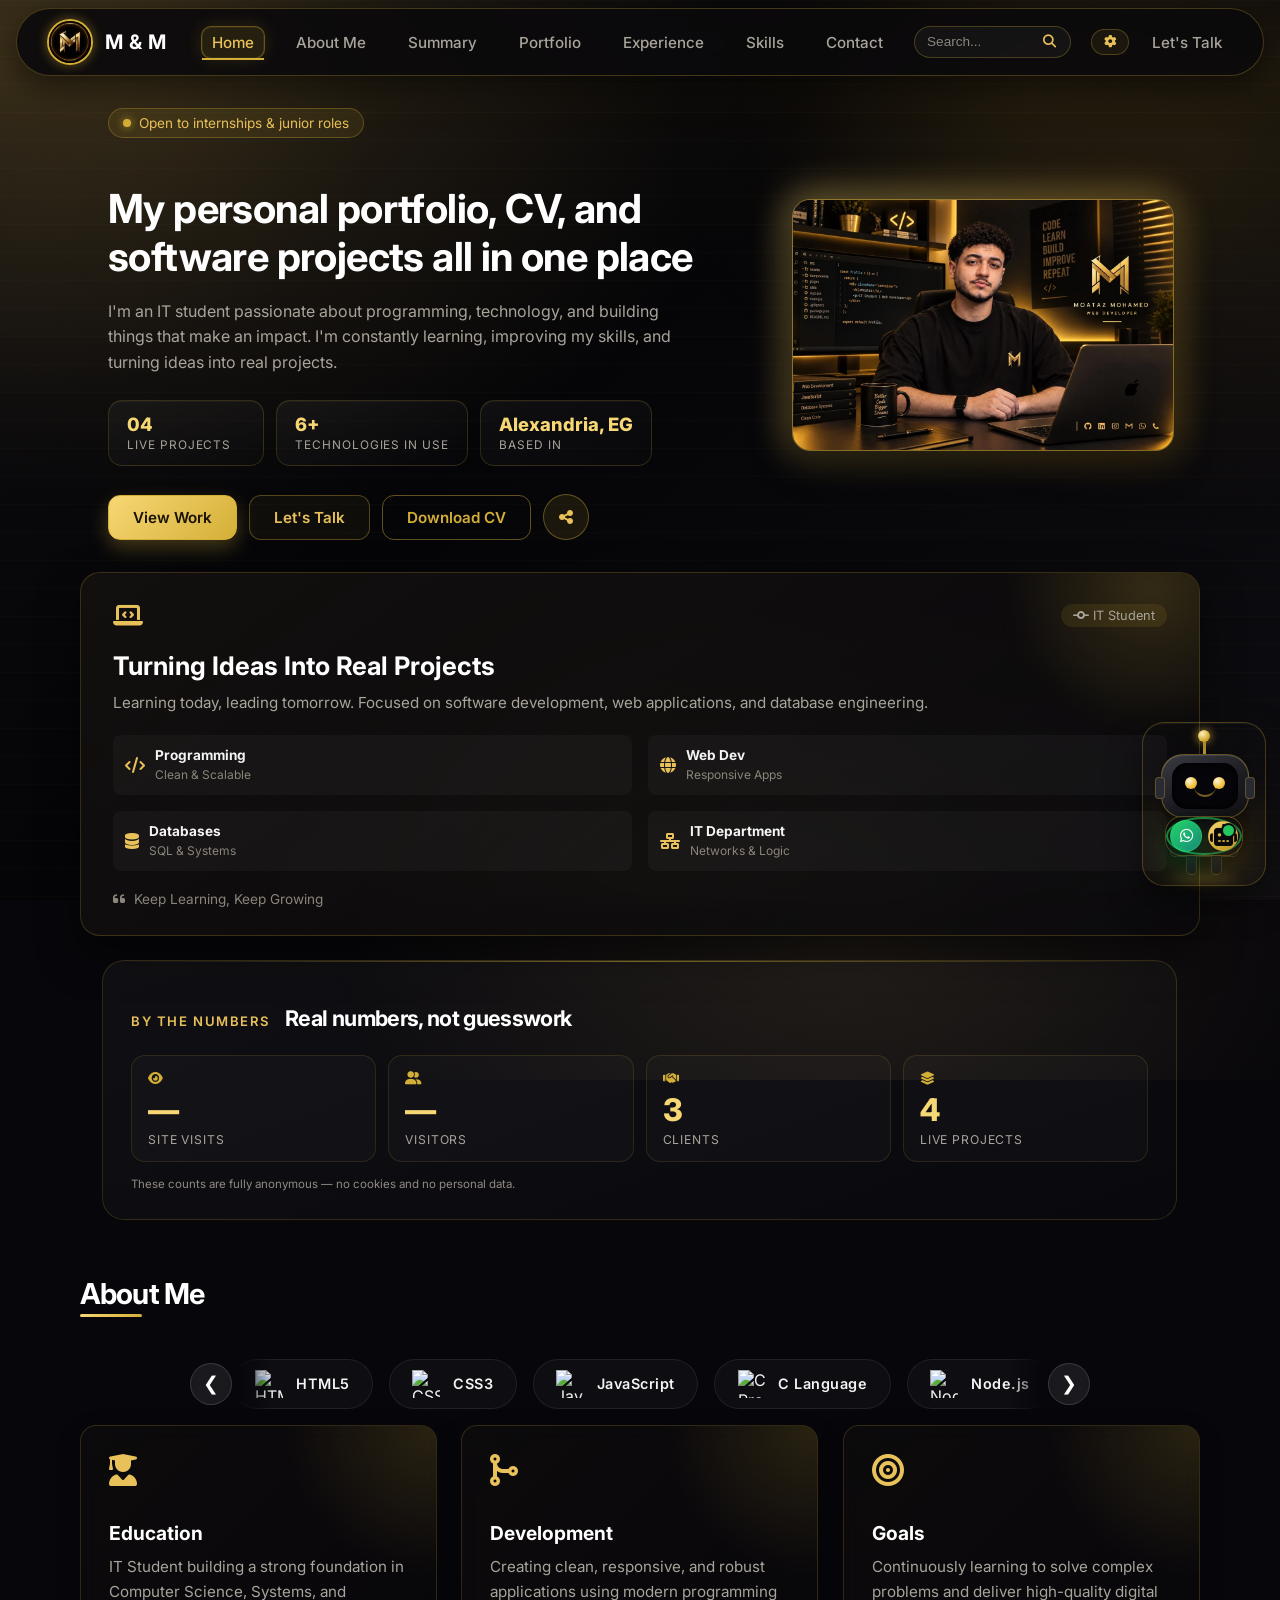
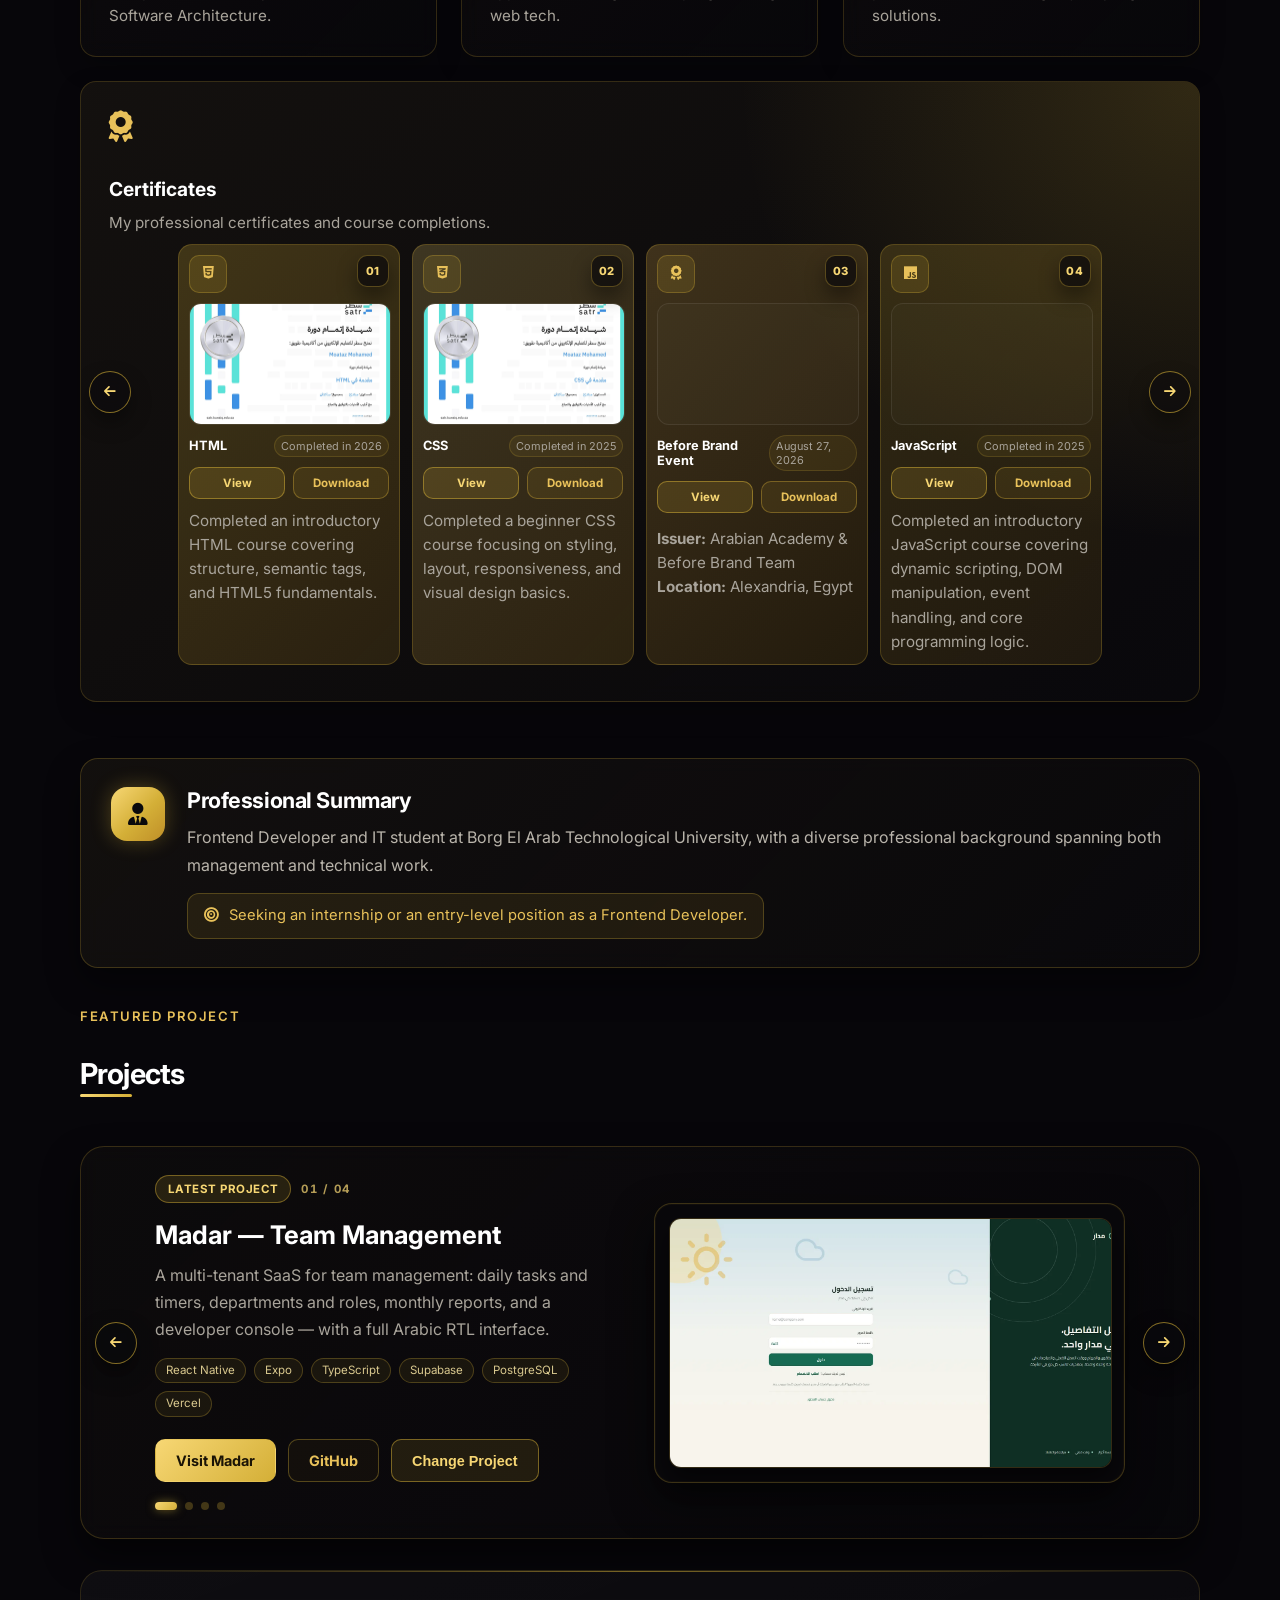
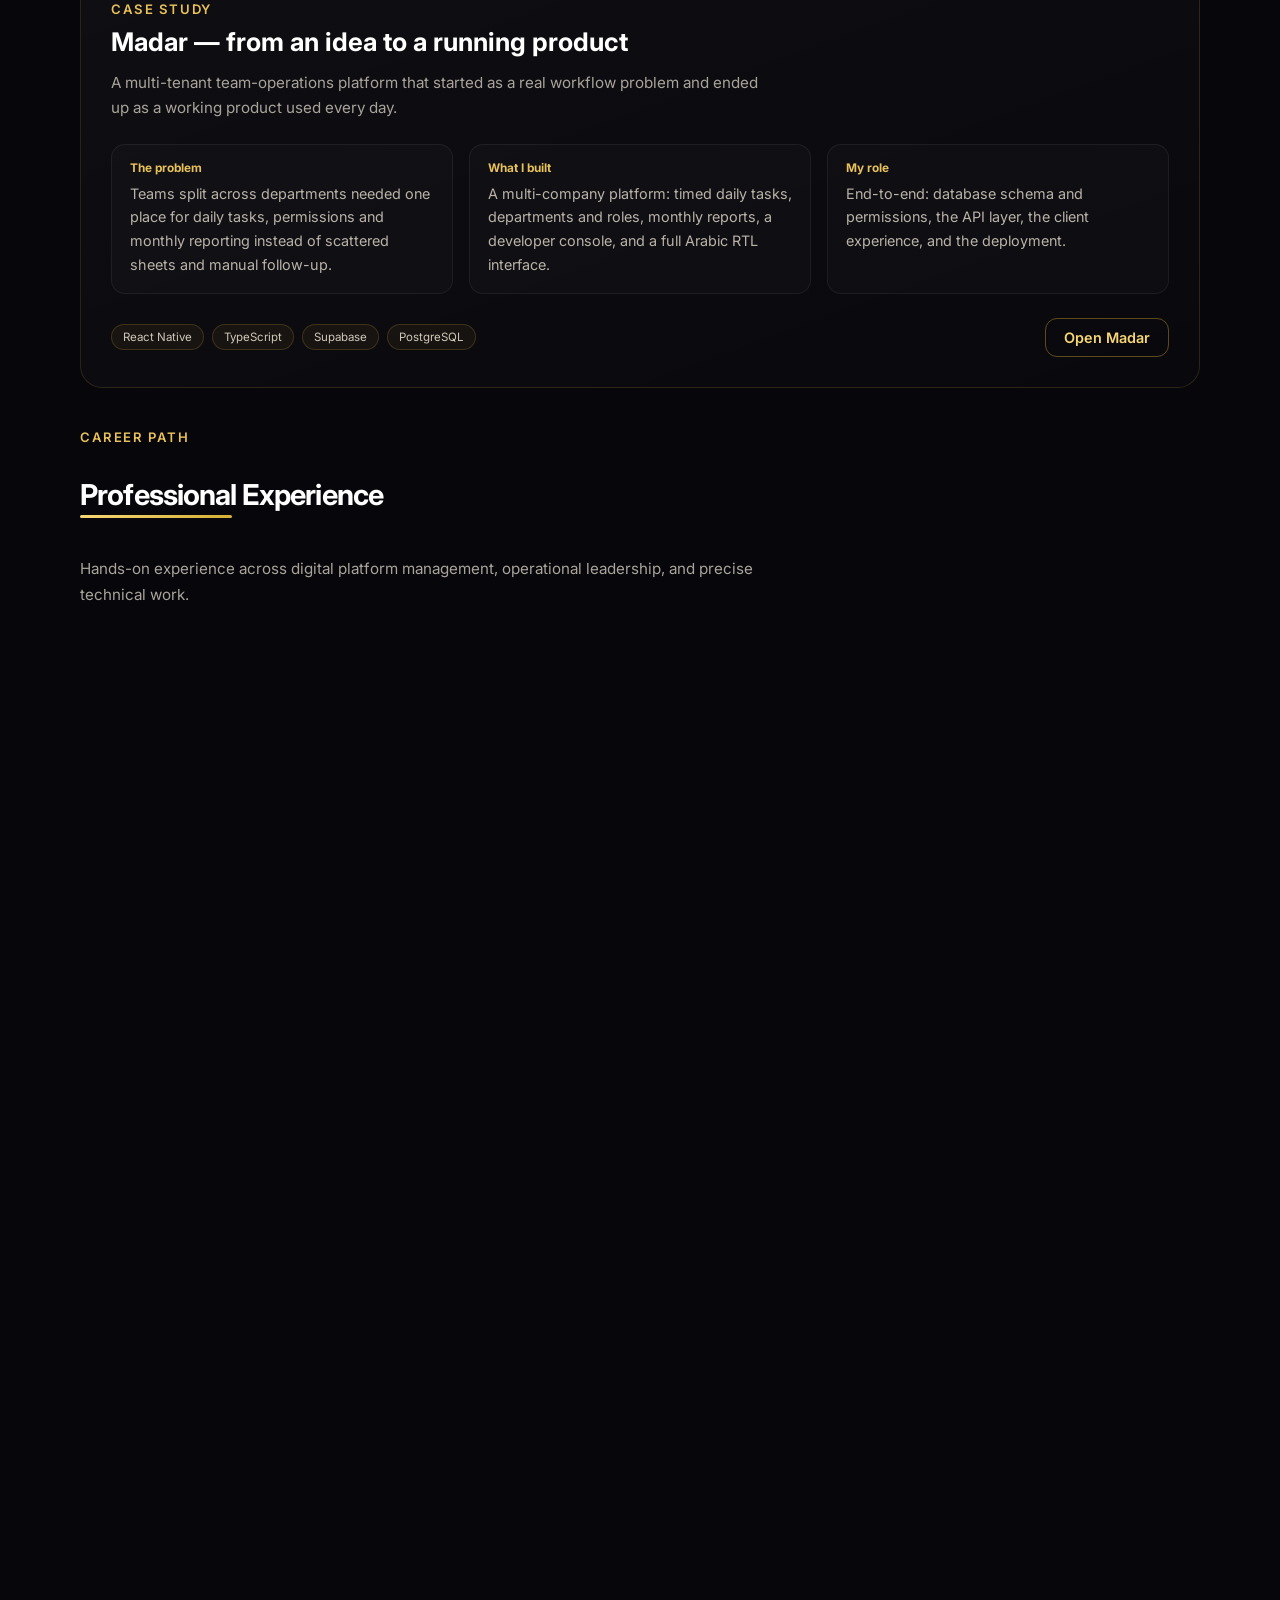
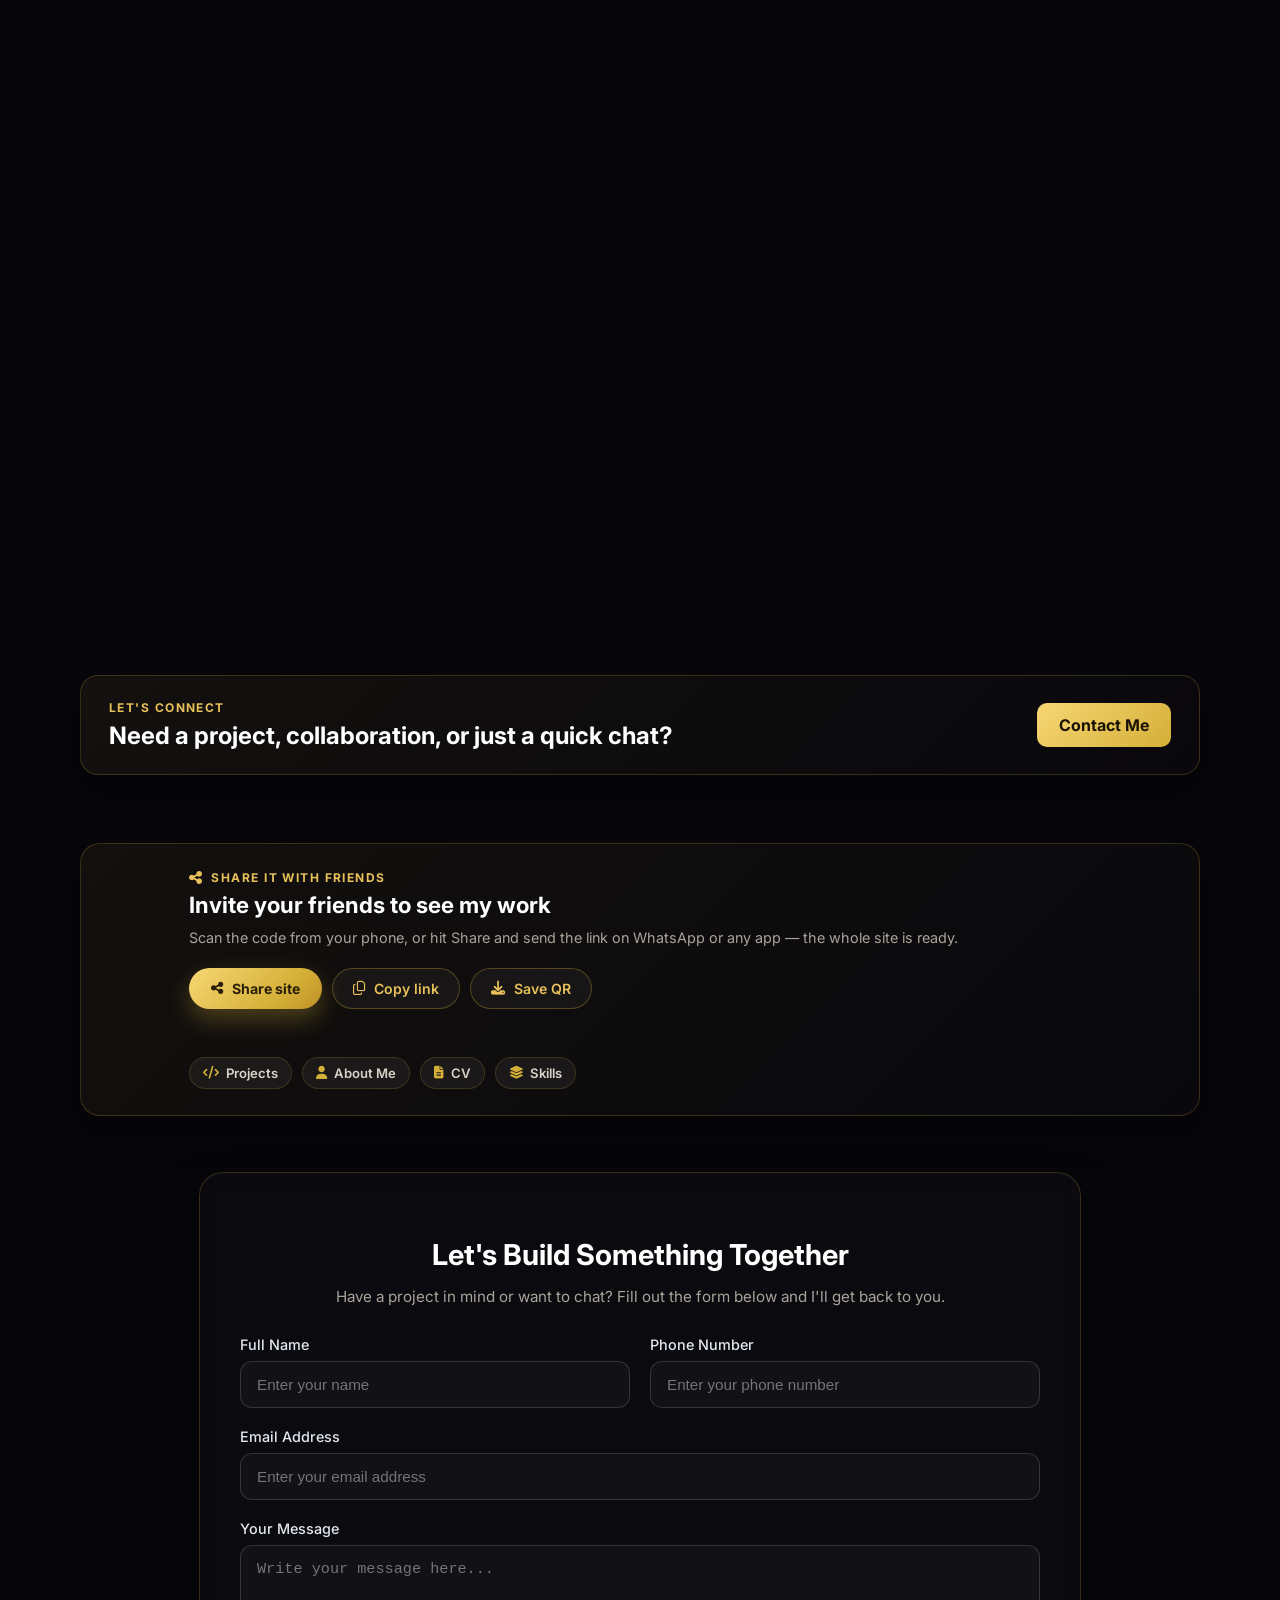
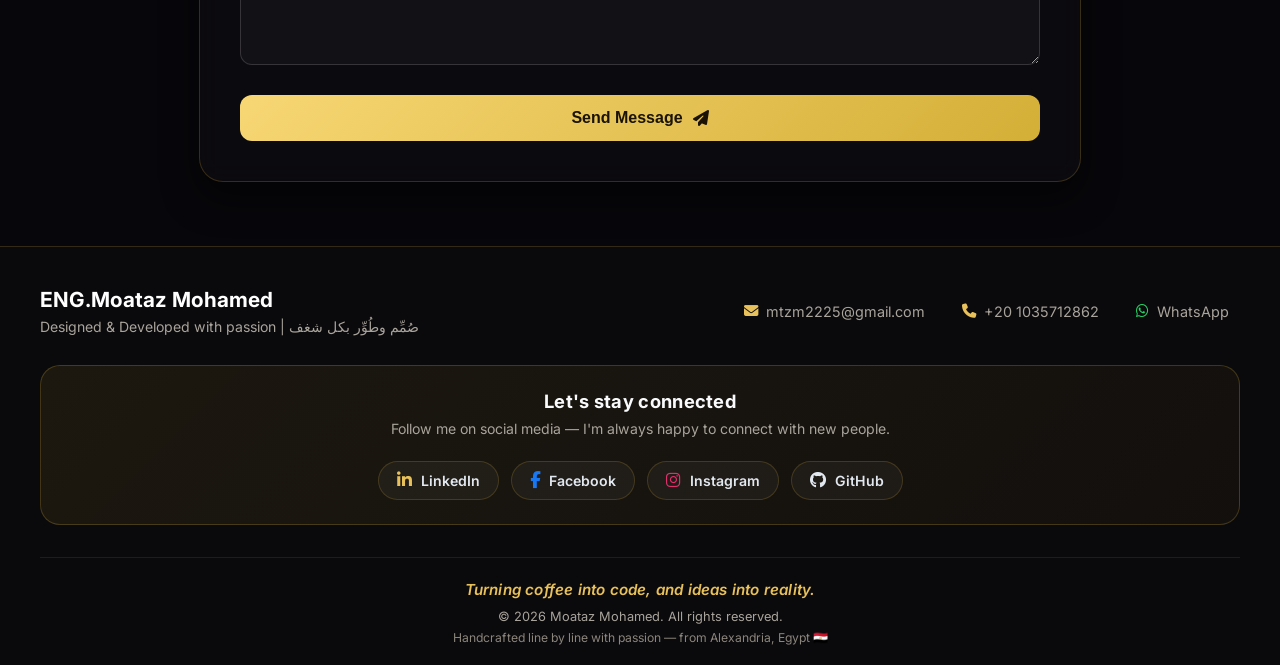
==== commit 27eccf32: "Add real anonymous site counters" ====
--- a/index.html
+++ b/index.html
@@ -534,6 +534,53 @@
     </main>
 
     <!-- ====================================================================
+         شريط الأرقام (Numbers) — عدادات حقيقية
+         --------------------------------------------------------------------
+         الزيارات والزوار بيتسجلوا مجهولين على Supabase: مفيش IP ولا كوكيز
+         ولا بيانات شخصية، بس معرّف عشوائي بيتخزن في المتصفح.
+         العملاء رقم ثابت (SITE_CLIENT_COUNT في script.js) والمشاريع
+         بتتحسب أوتوماتيك من projectData.
+         ==================================================================== -->
+    <section class="numbers-section" id="numbers" aria-labelledby="numbersTitle">
+        <div class="numbers-panel" data-reveal="up">
+            <div class="numbers-head">
+                <p class="section-kicker" data-i18n="numbersKicker">By the numbers</p>
+                <h2 class="section-title numbers-title" id="numbersTitle" data-i18n="numbersTitle">Real numbers, not guesswork</h2>
+            </div>
+
+            <div class="numbers-grid">
+                <div class="number-card">
+                    <span class="number-icon" aria-hidden="true"><i class="fa-solid fa-eye"></i></span>
+                    <strong class="number-value" id="siteVisits">—</strong>
+                    <span class="number-label" data-i18n="numberVisits">Site visits</span>
+                </div>
+
+                <div class="number-card">
+                    <span class="number-icon" aria-hidden="true"><i class="fa-solid fa-user-group"></i></span>
+                    <strong class="number-value" id="siteVisitors">—</strong>
+                    <span class="number-label" data-i18n="numberVisitors">Visitors</span>
+                </div>
+
+                <div class="number-card">
+                    <span class="number-icon" aria-hidden="true"><i class="fa-solid fa-handshake"></i></span>
+                    <strong class="number-value" id="siteClients">3</strong>
+                    <span class="number-label" data-i18n="numberClients">Clients</span>
+                </div>
+
+                <div class="number-card">
+                    <span class="number-icon" aria-hidden="true"><i class="fa-solid fa-layer-group"></i></span>
+                    <strong class="number-value" id="siteProjects">4</strong>
+                    <span class="number-label" data-i18n="numberProjects">Live projects</span>
+                </div>
+            </div>
+
+            <p class="numbers-note" data-i18n="numbersNote">
+                Anonymous counts — no cookies and no personal data.
+            </p>
+        </div>
+    </section>
+
+    <!-- ====================================================================
          قسم من أنا (About Me) — بطاقات التعليم والتطوير والأهداف والشهادات
          ==================================================================== -->
     <section class="about-section" id="about">
--- a/11.css
+++ b/11.css
@@ -8660,3 +8660,149 @@
 body.light-mode .case-link:hover {
     background: rgba(203, 168, 100, 0.2);
 }
+
+/* ============================================================================
+   29) شريط الأرقام (Numbers)
+   ----------------------------------------------------------------------------
+   عدادات حقيقية تحت الهيرو: زيارات، زوار، عملاء، مشاريع منشورة.
+   الأرقام بتتحرك من الصفر عند ظهور الشريط (script.js).
+   ============================================================================ */
+
+.numbers-section {
+    padding: 0 8%;
+    max-width: 1400px;
+    margin: 0 auto;
+}
+
+.numbers-panel {
+    position: relative;
+    padding: 26px 28px;
+    border: 1px solid rgba(212, 175, 55, 0.18);
+    border-radius: 22px;
+    background: linear-gradient(160deg, rgba(255, 255, 255, 0.04), rgba(255, 255, 255, 0.012));
+    overflow: hidden;
+}
+
+.numbers-panel::before {
+    content: '';
+    position: absolute;
+    top: 0;
+    left: 0;
+    right: 0;
+    height: 1px;
+    background: linear-gradient(90deg, transparent, rgba(212, 175, 55, 0.5), transparent);
+}
+
+.numbers-head {
+    display: flex;
+    align-items: baseline;
+    gap: 14px;
+    flex-wrap: wrap;
+    margin-bottom: 18px;
+}
+
+.numbers-title {
+    margin-bottom: 0;
+    font-size: 1.35rem;
+}
+
+.numbers-title::after {
+    display: none;
+}
+
+.numbers-grid {
+    display: grid;
+    grid-template-columns: repeat(4, minmax(0, 1fr));
+    gap: 12px;
+}
+
+.number-card {
+    display: flex;
+    flex-direction: column;
+    gap: 3px;
+    padding: 14px 16px;
+    border: 1px solid rgba(212, 175, 55, 0.14);
+    border-radius: 14px;
+    background: rgba(255, 255, 255, 0.025);
+}
+
+.number-icon {
+    color: #d4af37;
+    font-size: 0.82rem;
+    margin-bottom: 4px;
+}
+
+.number-value {
+    color: #f7d774;
+    font-size: clamp(1.55rem, 2.6vw, 1.95rem);
+    font-weight: 800;
+    line-height: 1.15;
+    font-variant-numeric: tabular-nums;
+}
+
+.number-label {
+    color: #a9a49b;
+    font-size: 0.76rem;
+}
+
+html[dir="ltr"] .number-label {
+    letter-spacing: 0.07em;
+    text-transform: uppercase;
+}
+
+.numbers-note {
+    margin: 14px 0 0;
+    color: #8f8a82;
+    font-size: 0.72rem;
+    line-height: 1.5;
+}
+
+@media (max-width: 900px) {
+    .numbers-section {
+        padding: 0 20px;
+    }
+}
+
+@media (max-width: 640px) {
+    .numbers-panel {
+        padding: 20px;
+        border-radius: 18px;
+    }
+
+    .numbers-grid {
+        grid-template-columns: repeat(2, minmax(0, 1fr));
+        gap: 10px;
+    }
+
+    .number-value {
+        font-size: 1.5rem;
+    }
+}
+
+body.light-mode .numbers-panel {
+    background: linear-gradient(160deg, rgba(255, 253, 249, 0.94), rgba(240, 220, 174, 0.26));
+    border-color: rgba(156, 111, 28, 0.22);
+    box-shadow: 0 16px 34px rgba(120, 90, 20, 0.08);
+}
+
+body.light-mode .number-card {
+    background: rgba(255, 255, 255, 0.72);
+    border-color: rgba(156, 111, 28, 0.16);
+}
+
+body.light-mode .number-icon {
+    color: #9c6f1c;
+}
+
+body.light-mode .number-value {
+    color: #8a5f14;
+}
+
+body.light-mode .number-label {
+    color: #5d5648;
+}
+
+body.light-mode .numbers-note {
+    color: #6f6250;
+}
+
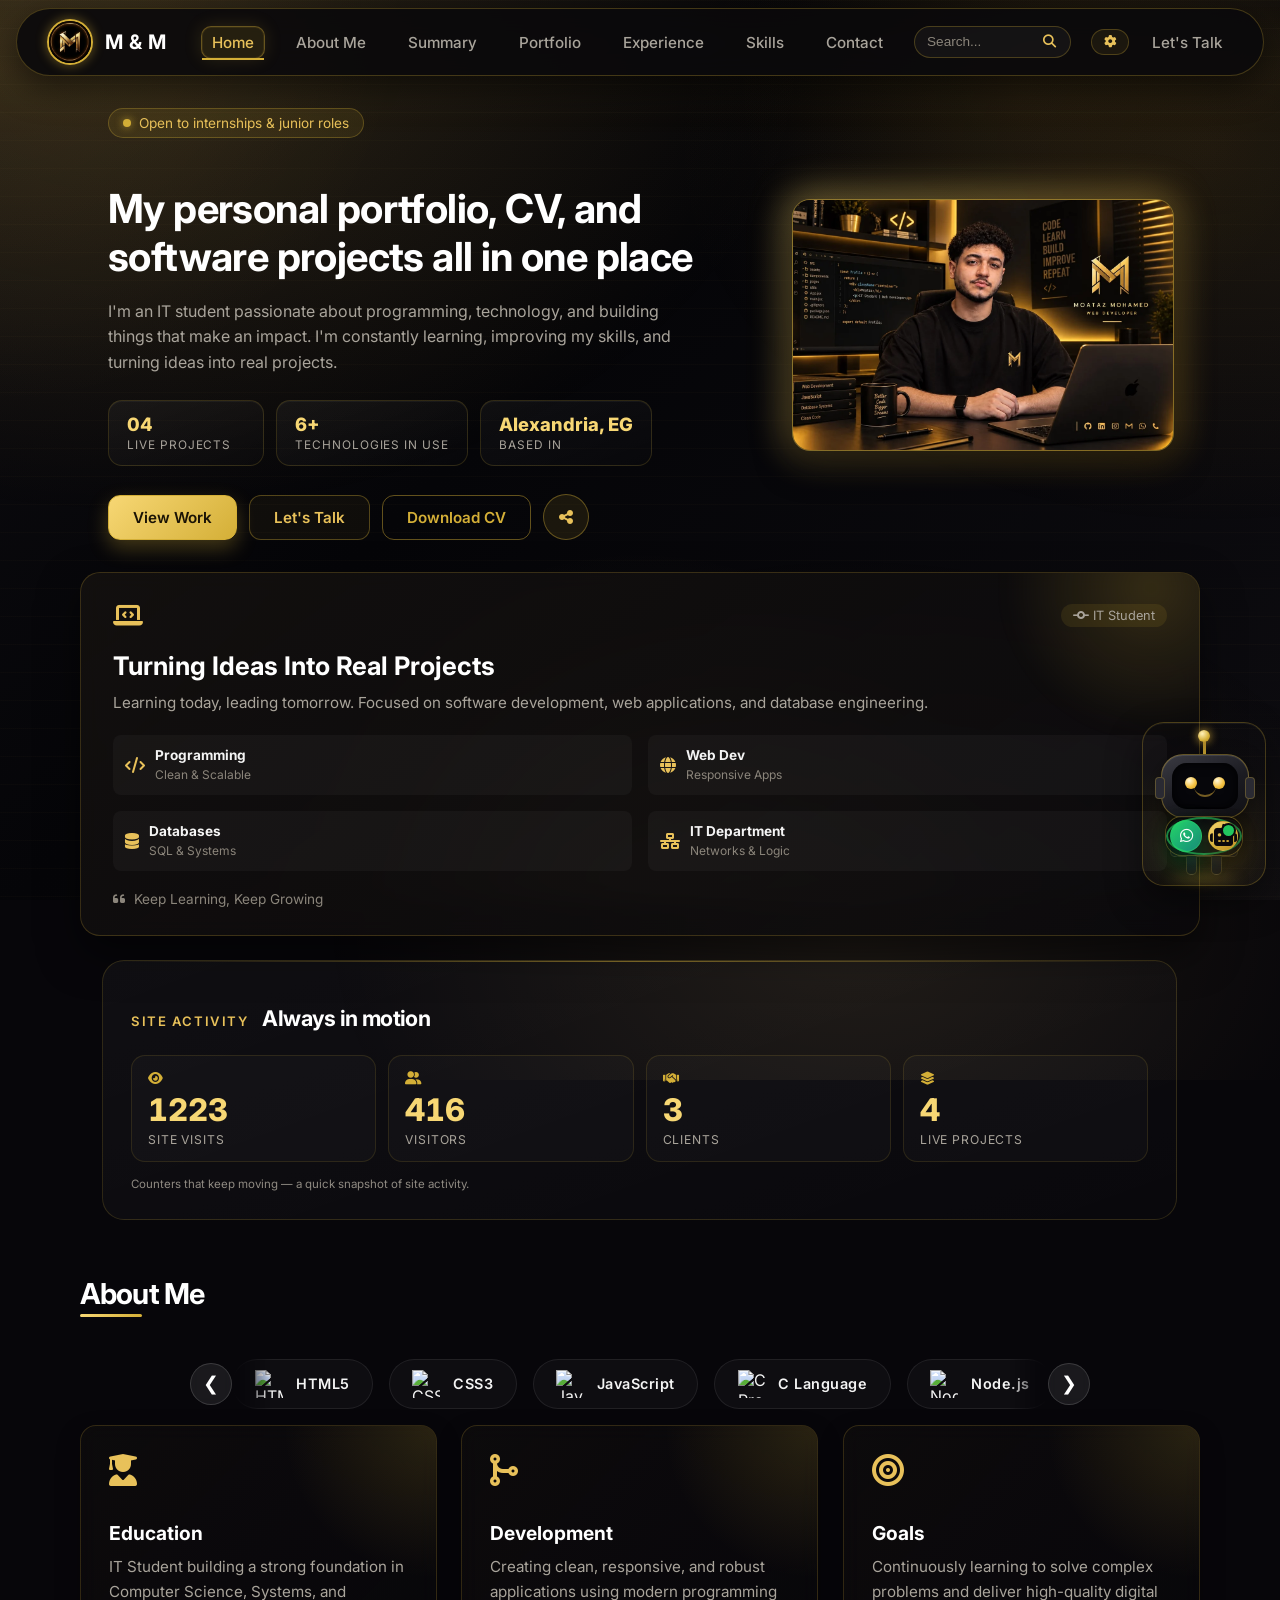
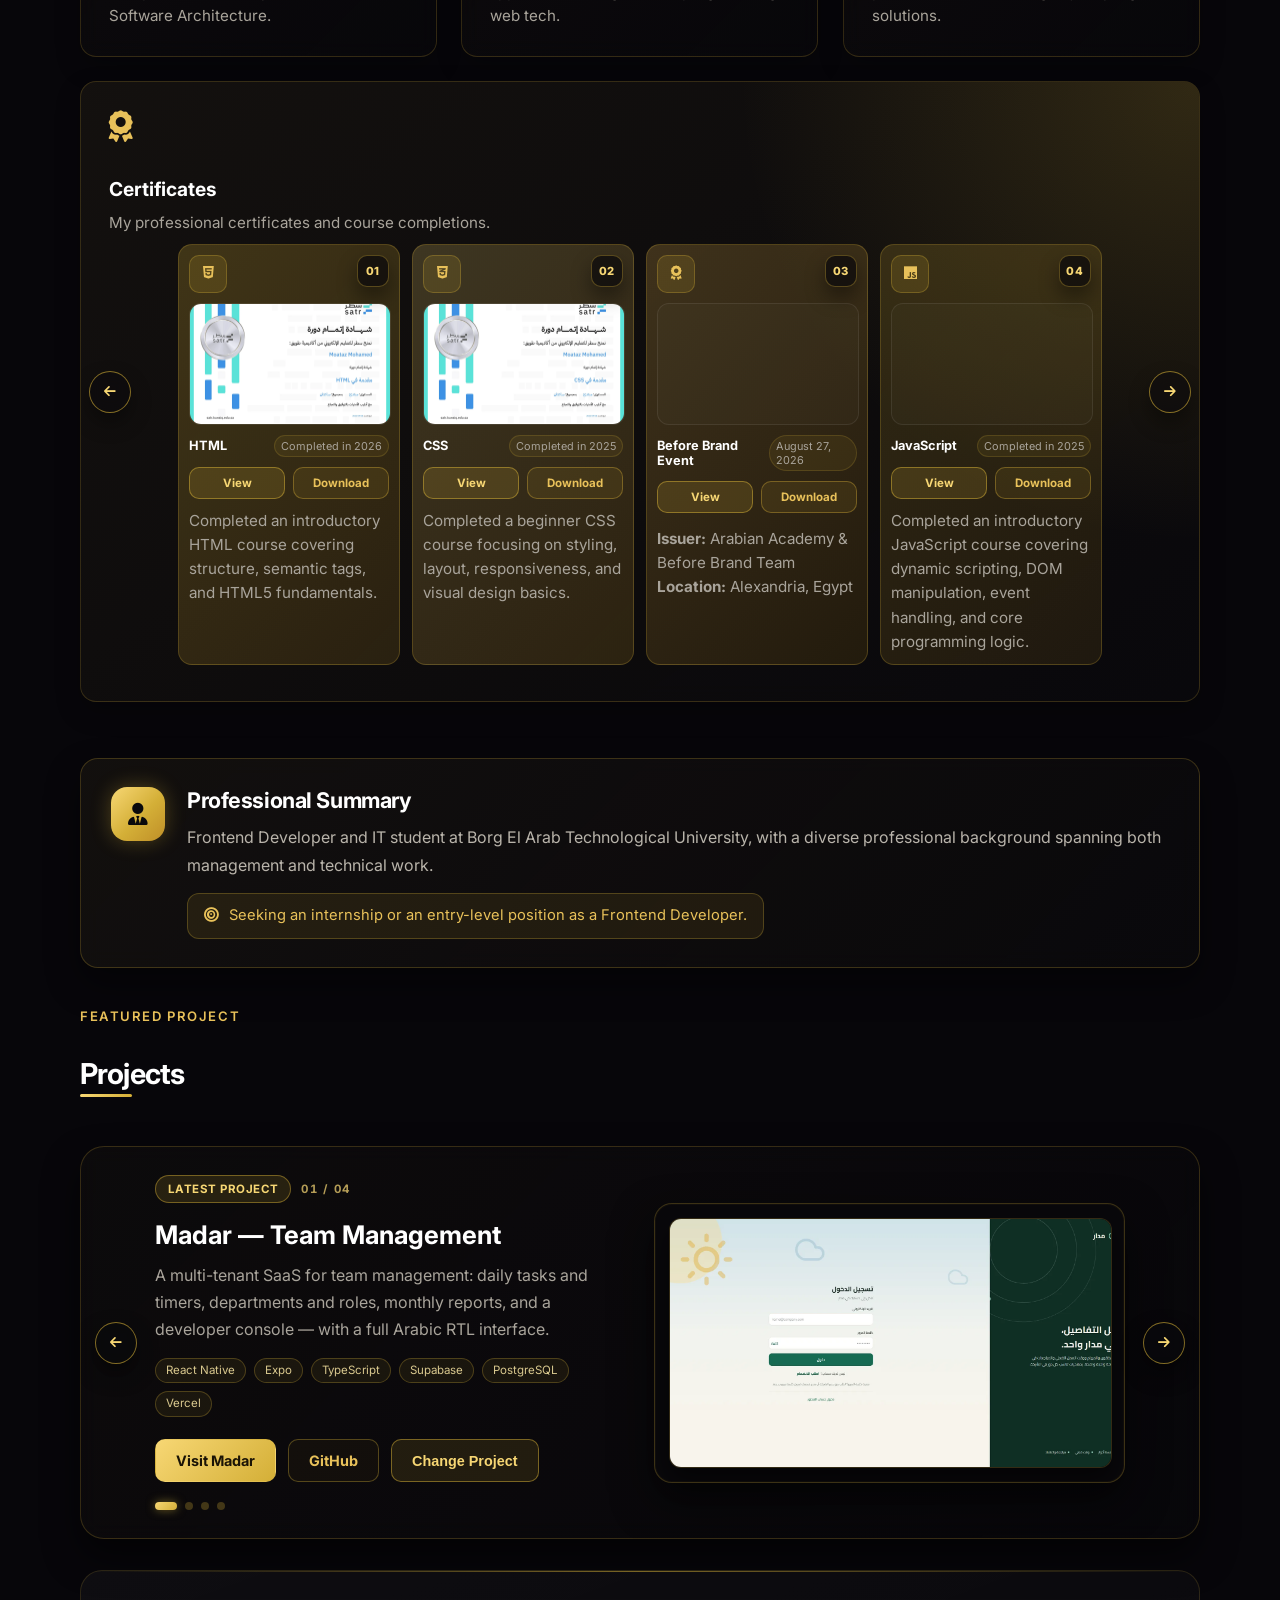
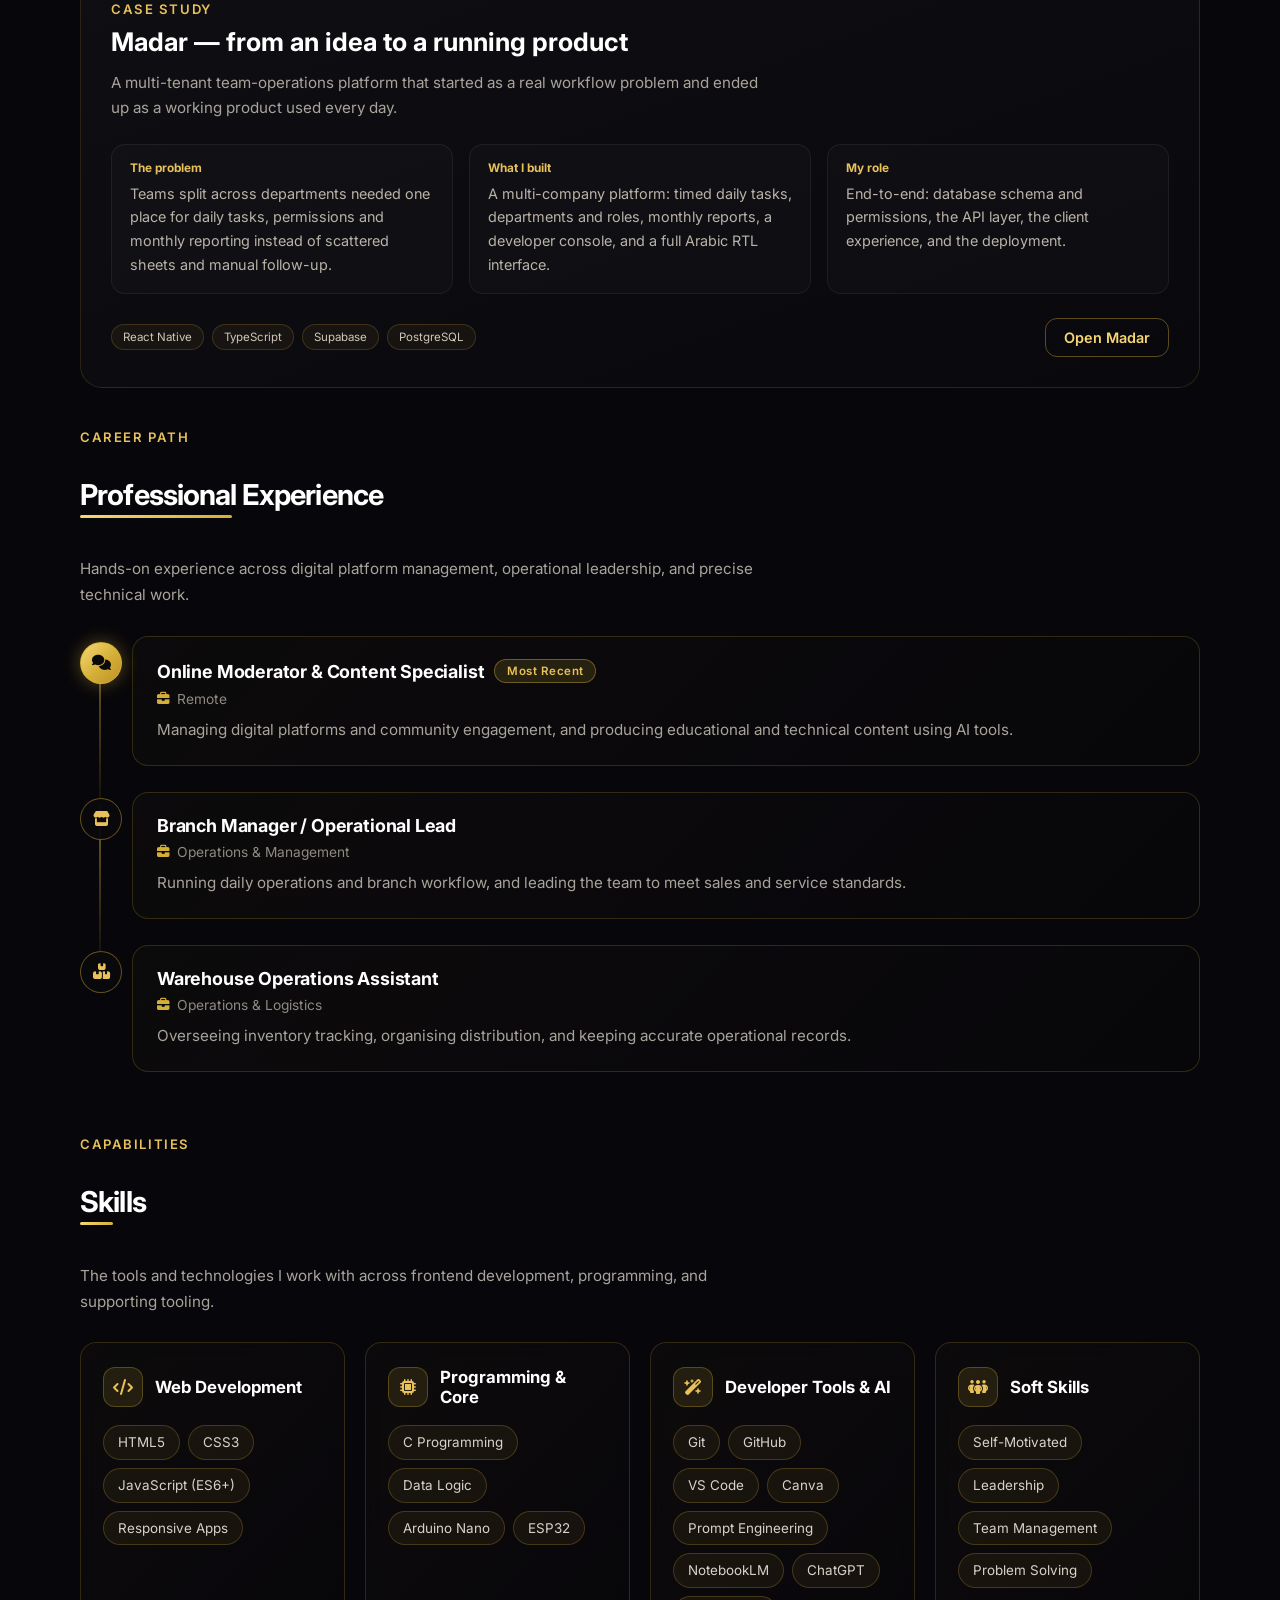
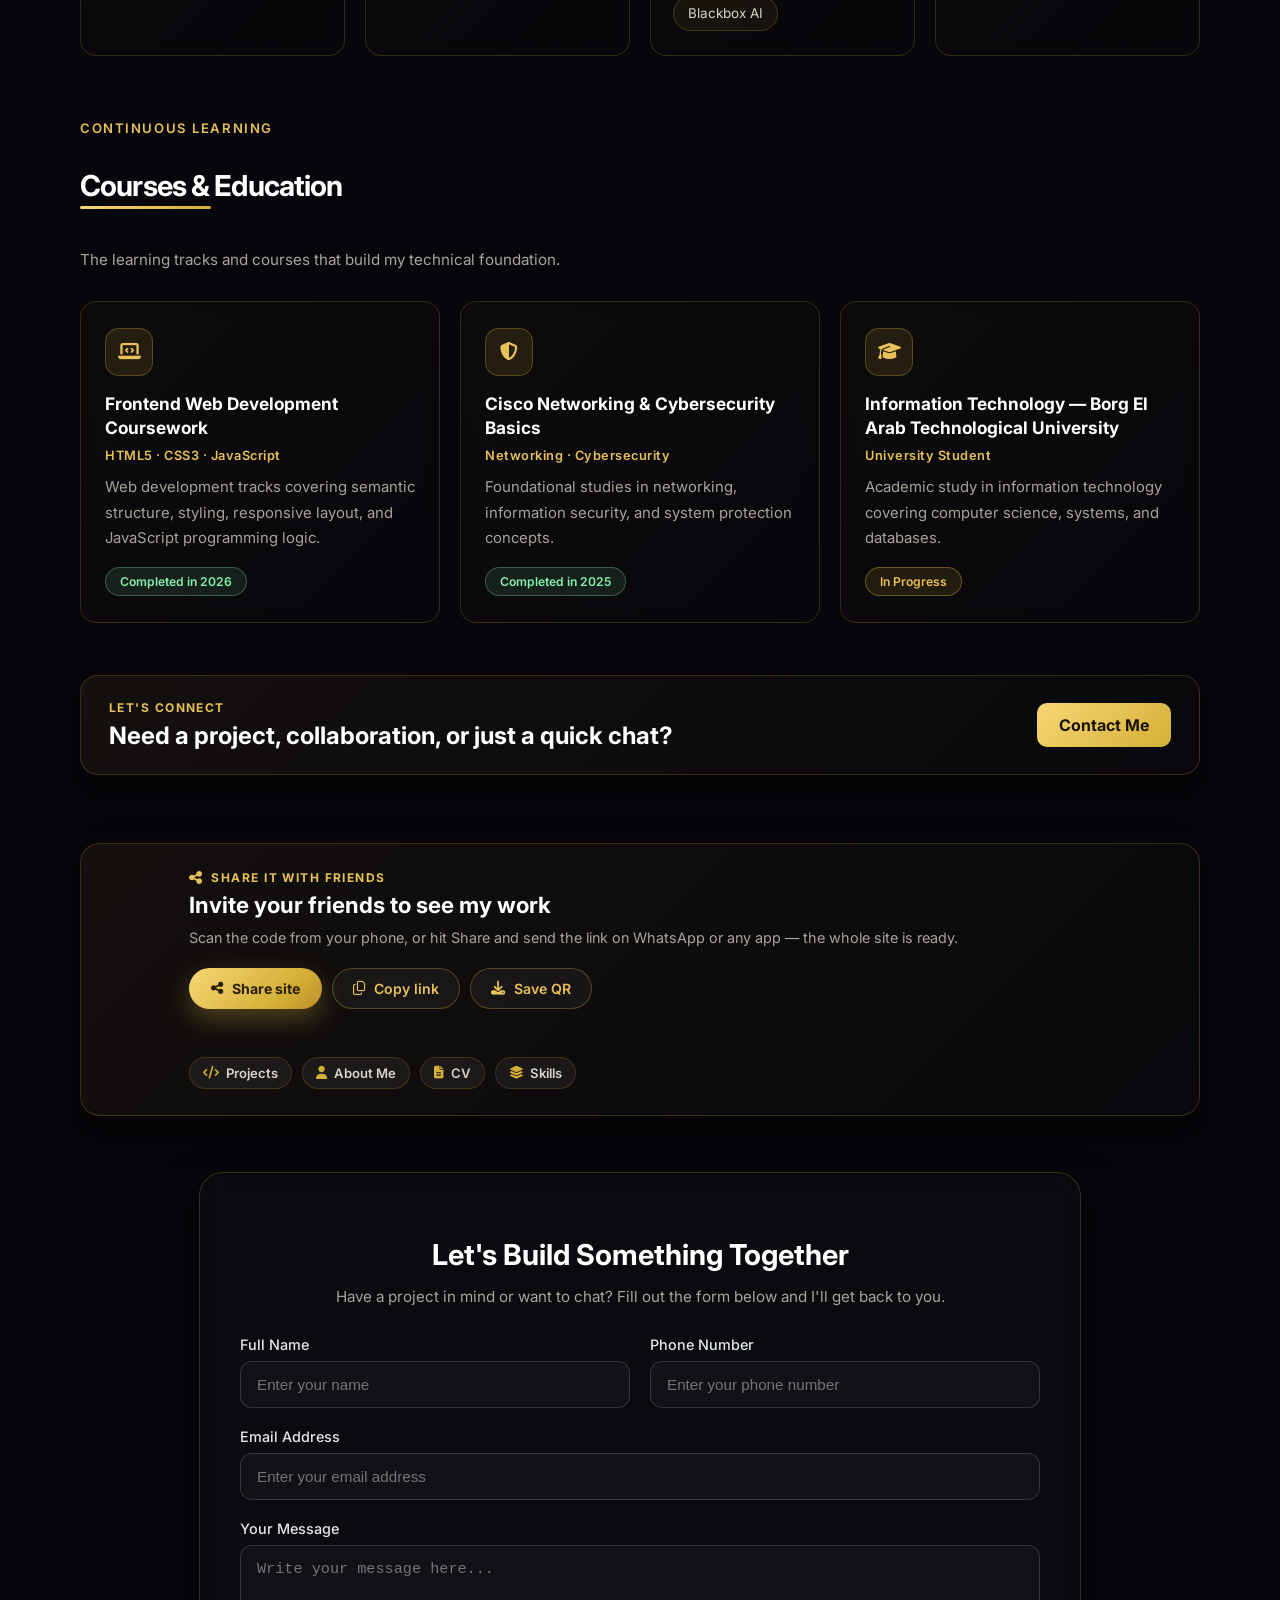
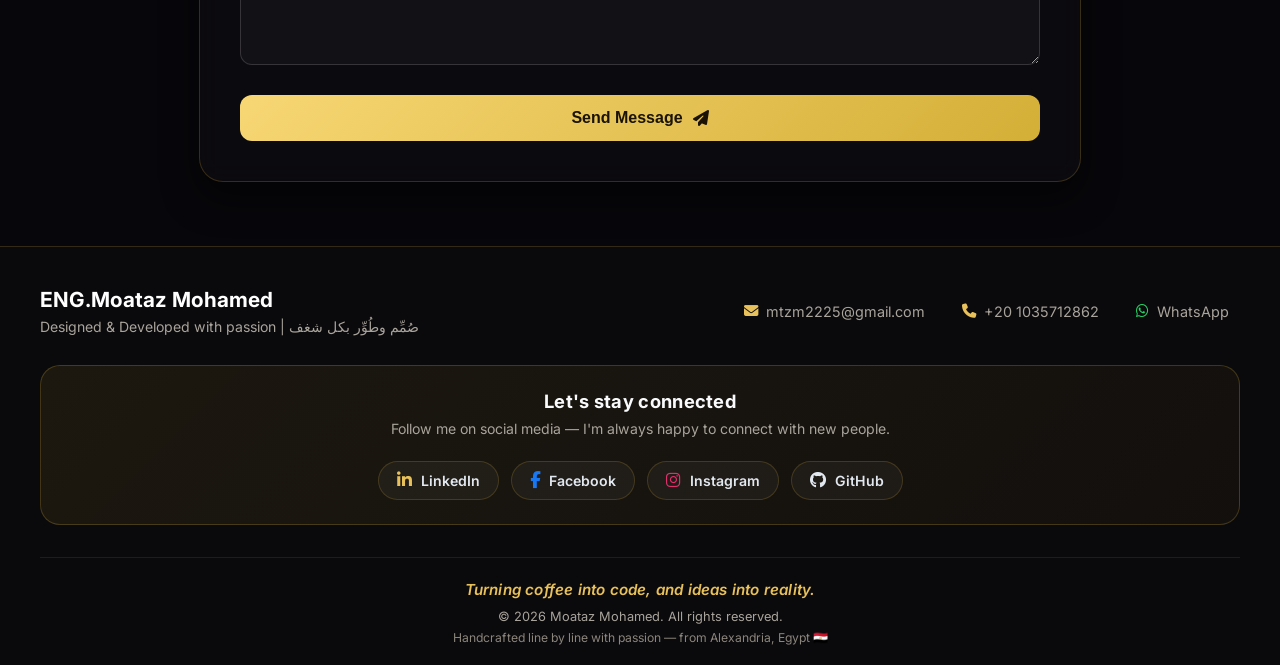
==== commit fee41241: "Make site visit counters grow locally over time" ====
--- a/index.html
+++ b/index.html
@@ -544,8 +544,8 @@
     <section class="numbers-section" id="numbers" aria-labelledby="numbersTitle">
         <div class="numbers-panel" data-reveal="up">
             <div class="numbers-head">
-                <p class="section-kicker" data-i18n="numbersKicker">By the numbers</p>
-                <h2 class="section-title numbers-title" id="numbersTitle" data-i18n="numbersTitle">Real numbers, not guesswork</h2>
+                <p class="section-kicker" data-i18n="numbersKicker">Site activity</p>
+                <h2 class="section-title numbers-title" id="numbersTitle" data-i18n="numbersTitle">Always in motion</h2>
             </div>
 
             <div class="numbers-grid">
@@ -575,7 +575,7 @@
             </div>
 
             <p class="numbers-note" data-i18n="numbersNote">
-                Anonymous counts — no cookies and no personal data.
+                Counters that keep moving — a quick snapshot of site activity.
             </p>
         </div>
     </section>
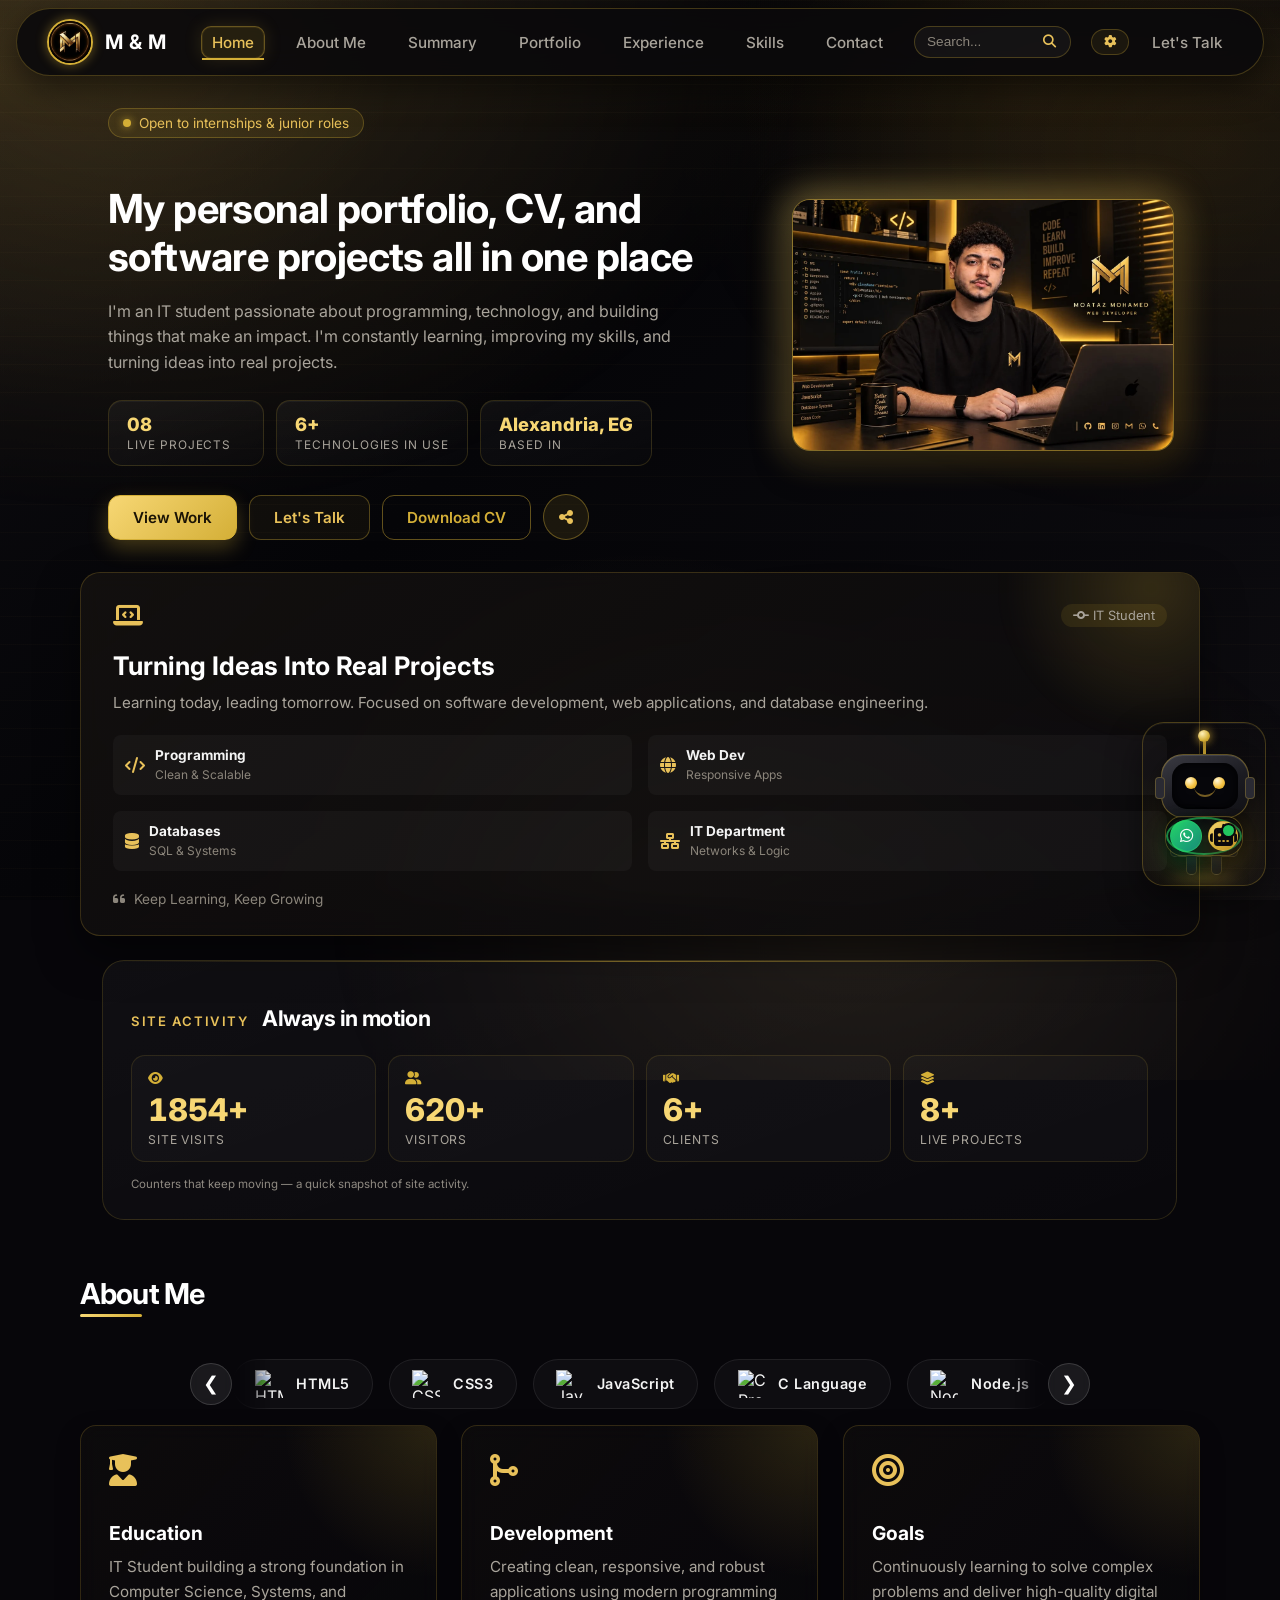
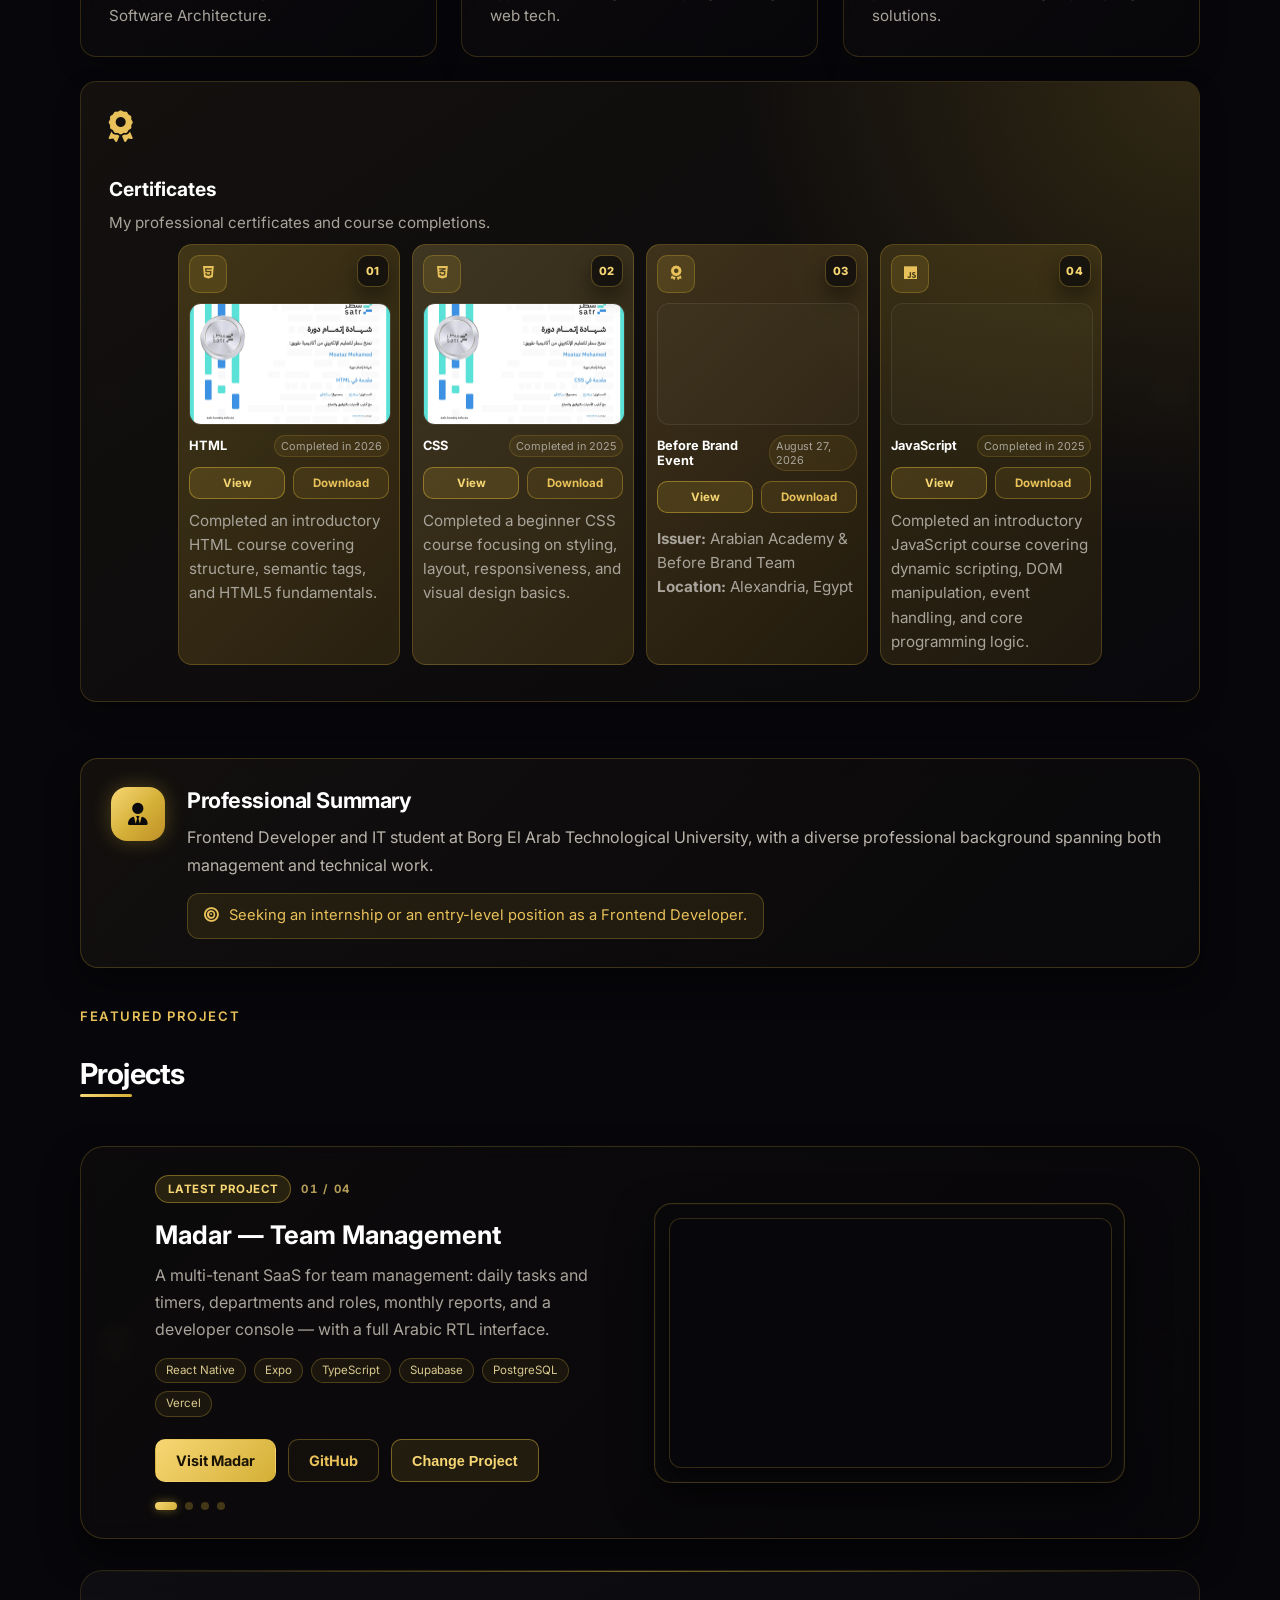
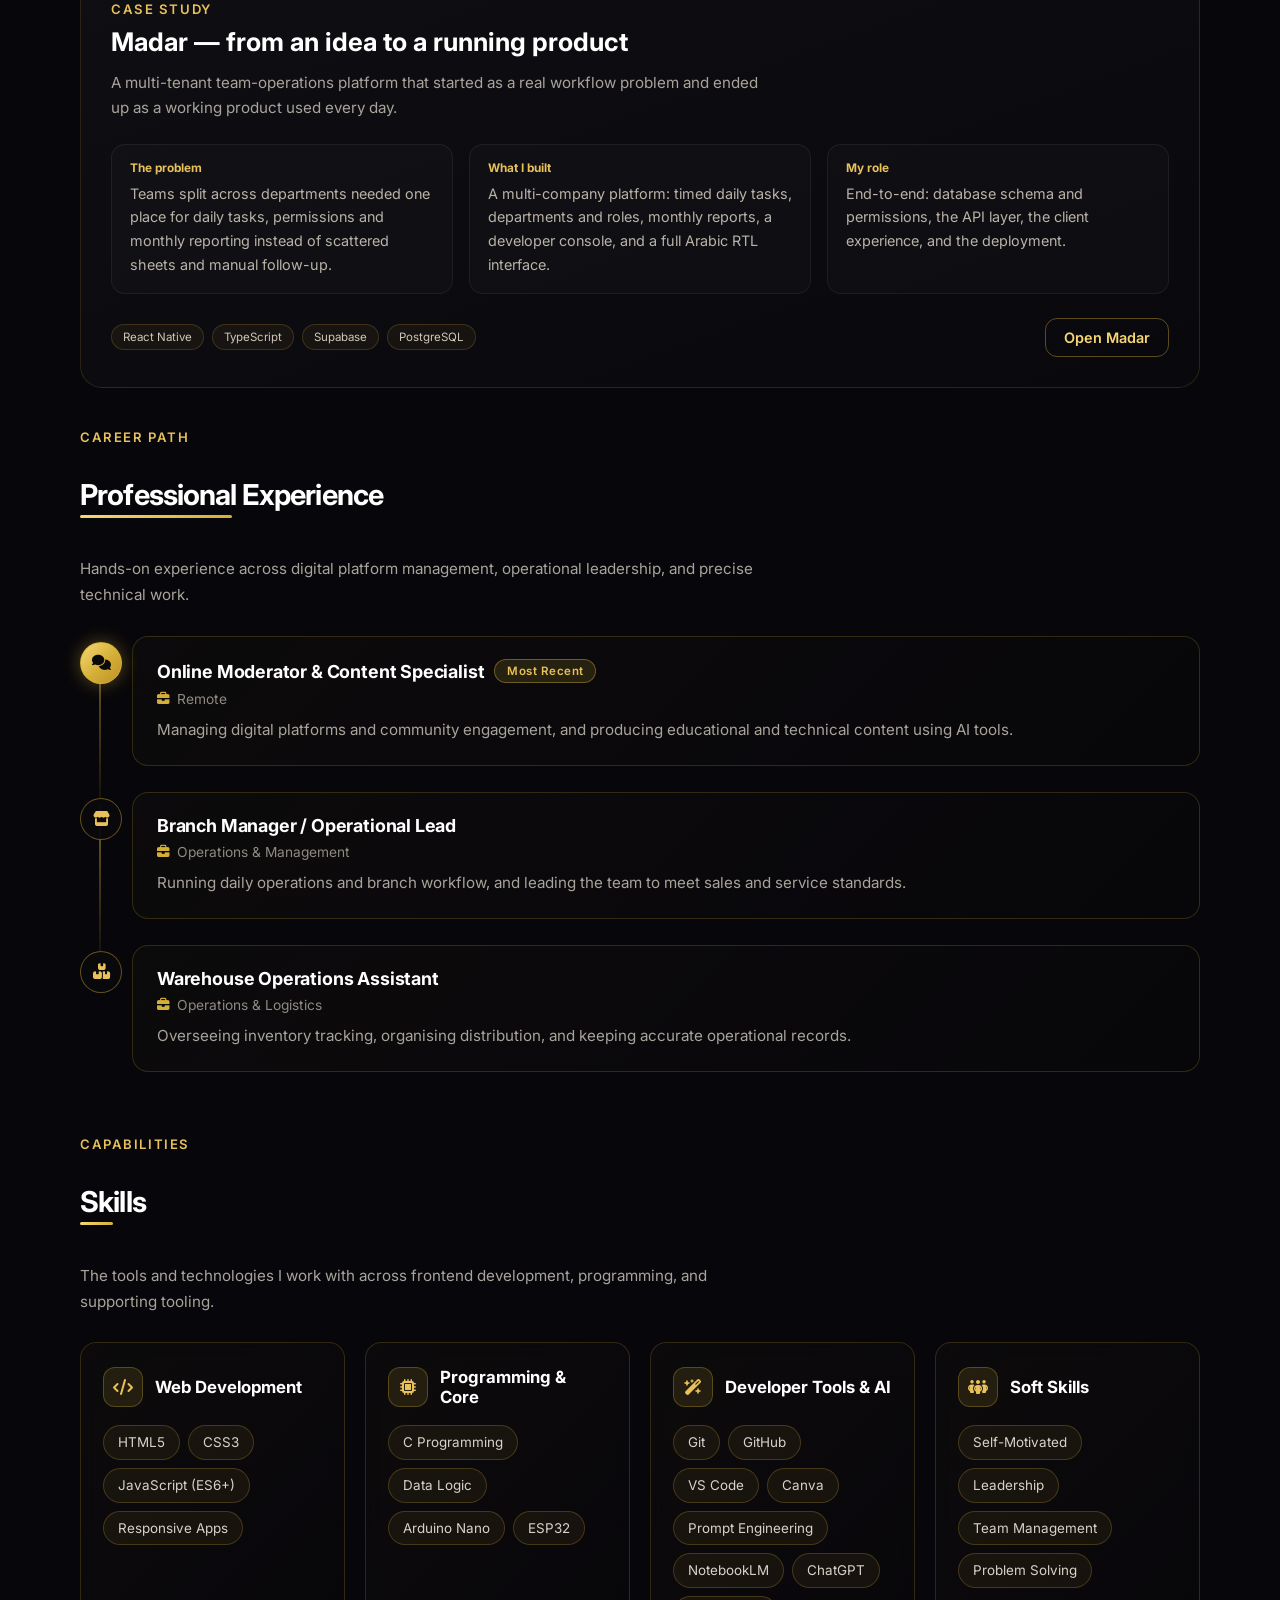
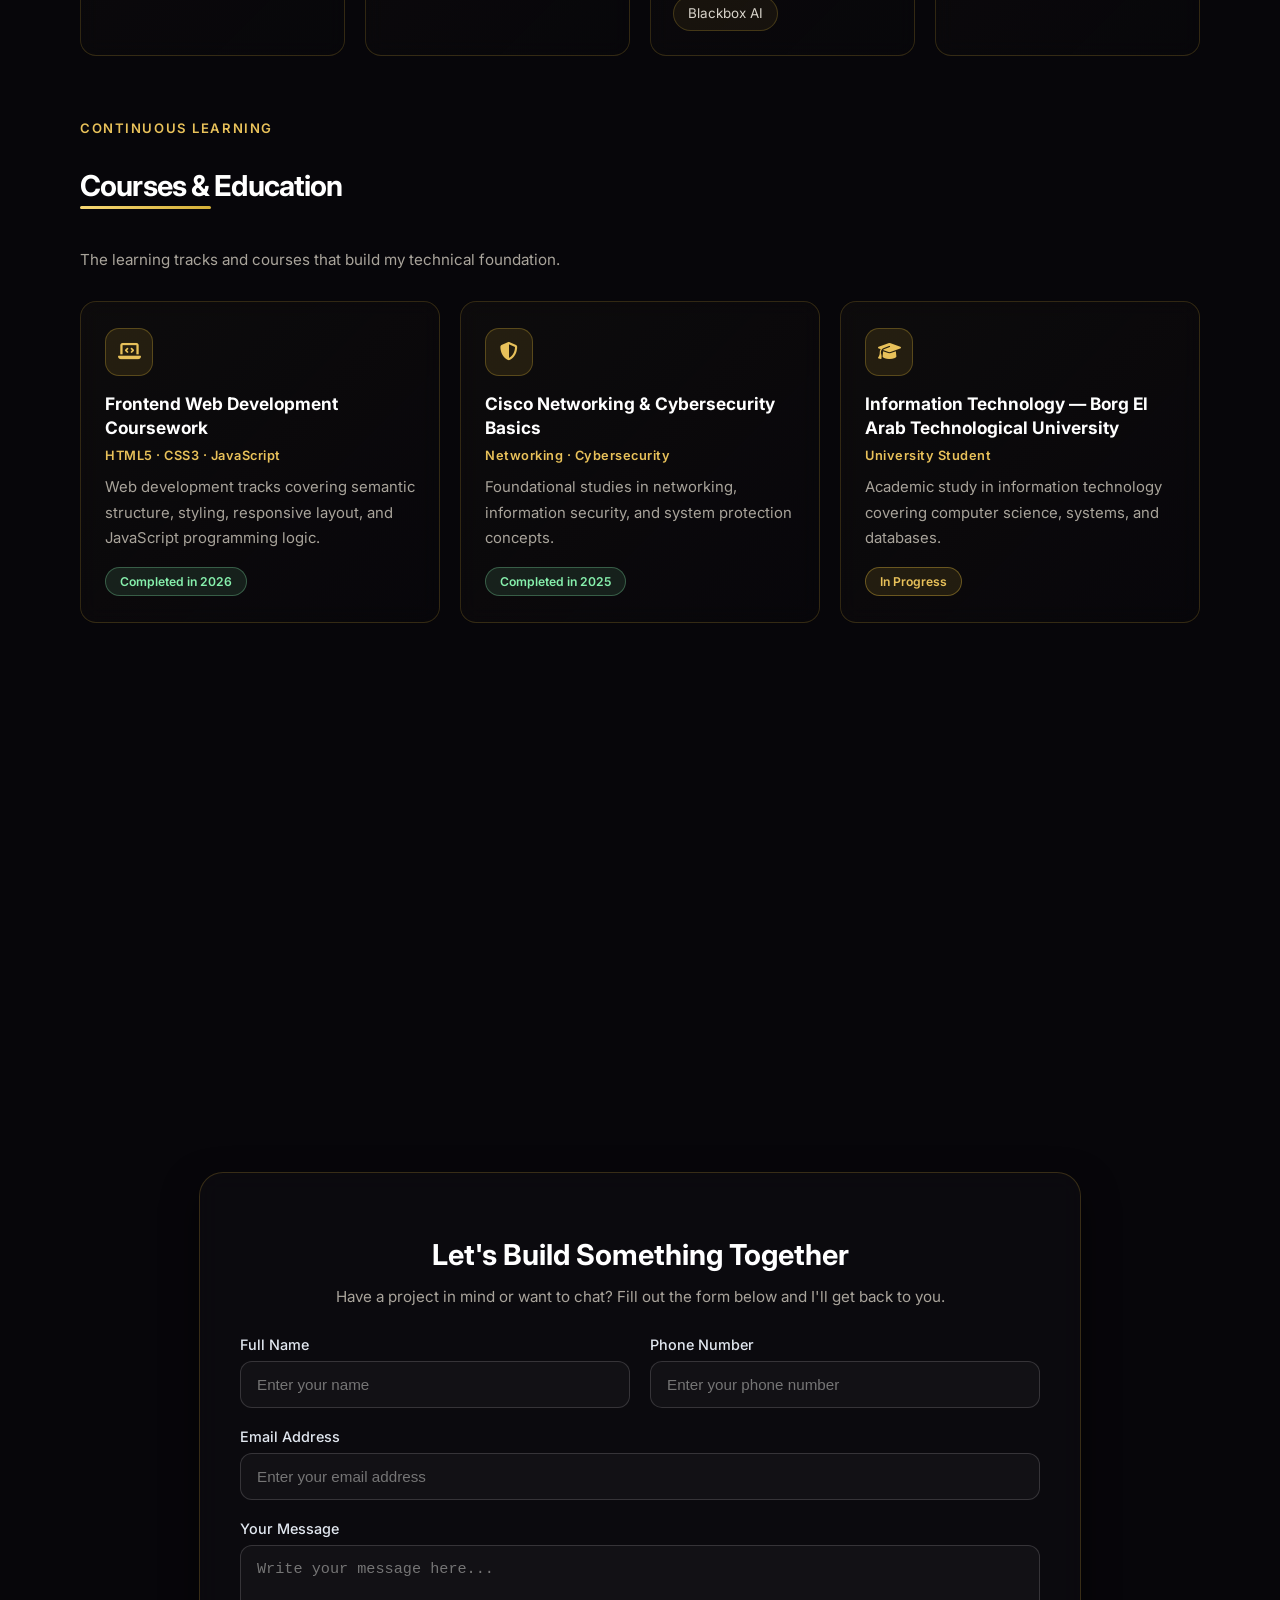
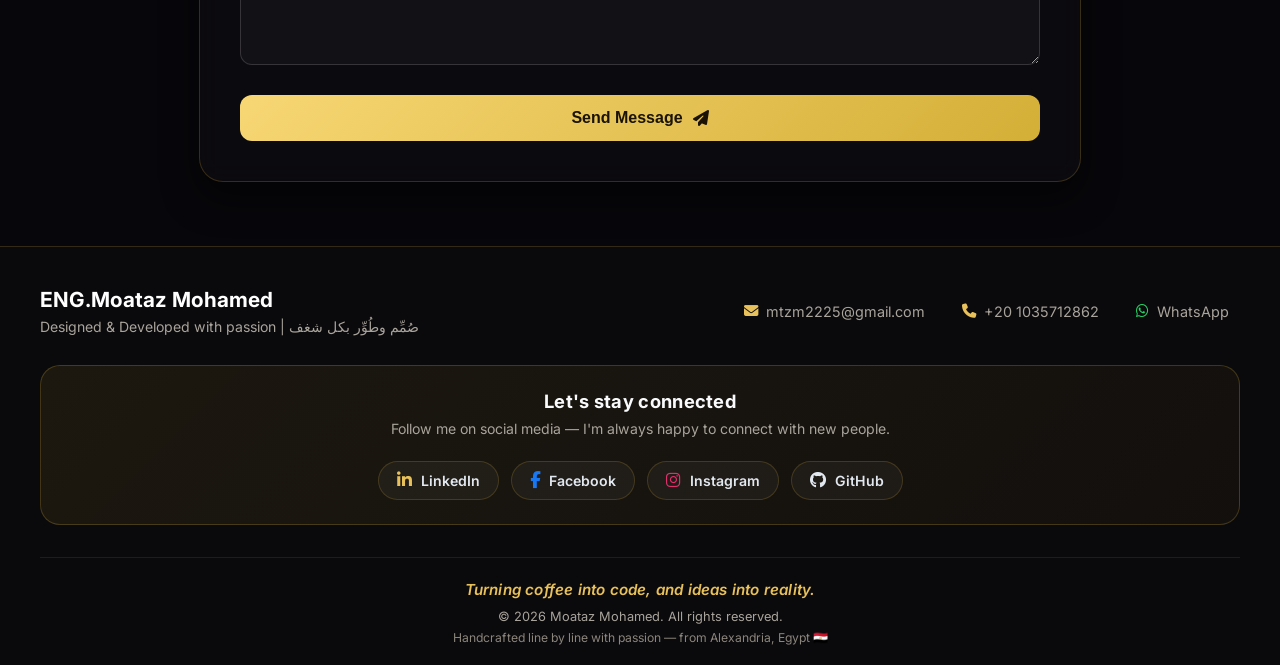
==== commit 7fc25bfa: "Add plus counts and raise client and project totals" ====
--- a/index.html
+++ b/index.html
@@ -426,7 +426,7 @@
 
                 <div class="hero-stats">
                     <div class="hero-stat">
-                        <strong class="hero-stat-value" id="heroStatProjects">04</strong>
+                        <strong class="hero-stat-value" id="heroStatProjects">08</strong>
                         <span class="hero-stat-label" data-i18n="statProjectsLabel">Live projects</span>
                     </div>
 
@@ -563,13 +563,13 @@
 
                 <div class="number-card">
                     <span class="number-icon" aria-hidden="true"><i class="fa-solid fa-handshake"></i></span>
-                    <strong class="number-value" id="siteClients">3</strong>
+                    <strong class="number-value" id="siteClients">6+</strong>
                     <span class="number-label" data-i18n="numberClients">Clients</span>
                 </div>
 
                 <div class="number-card">
                     <span class="number-icon" aria-hidden="true"><i class="fa-solid fa-layer-group"></i></span>
-                    <strong class="number-value" id="siteProjects">4</strong>
+                    <strong class="number-value" id="siteProjects">8+</strong>
                     <span class="number-label" data-i18n="numberProjects">Live projects</span>
                 </div>
             </div>
--- a/11.css
+++ b/11.css
@@ -8738,6 +8738,8 @@
     font-weight: 800;
     line-height: 1.15;
     font-variant-numeric: tabular-nums;
+    direction: ltr;
+    unicode-bidi: isolate;
 }
 
 .number-label {
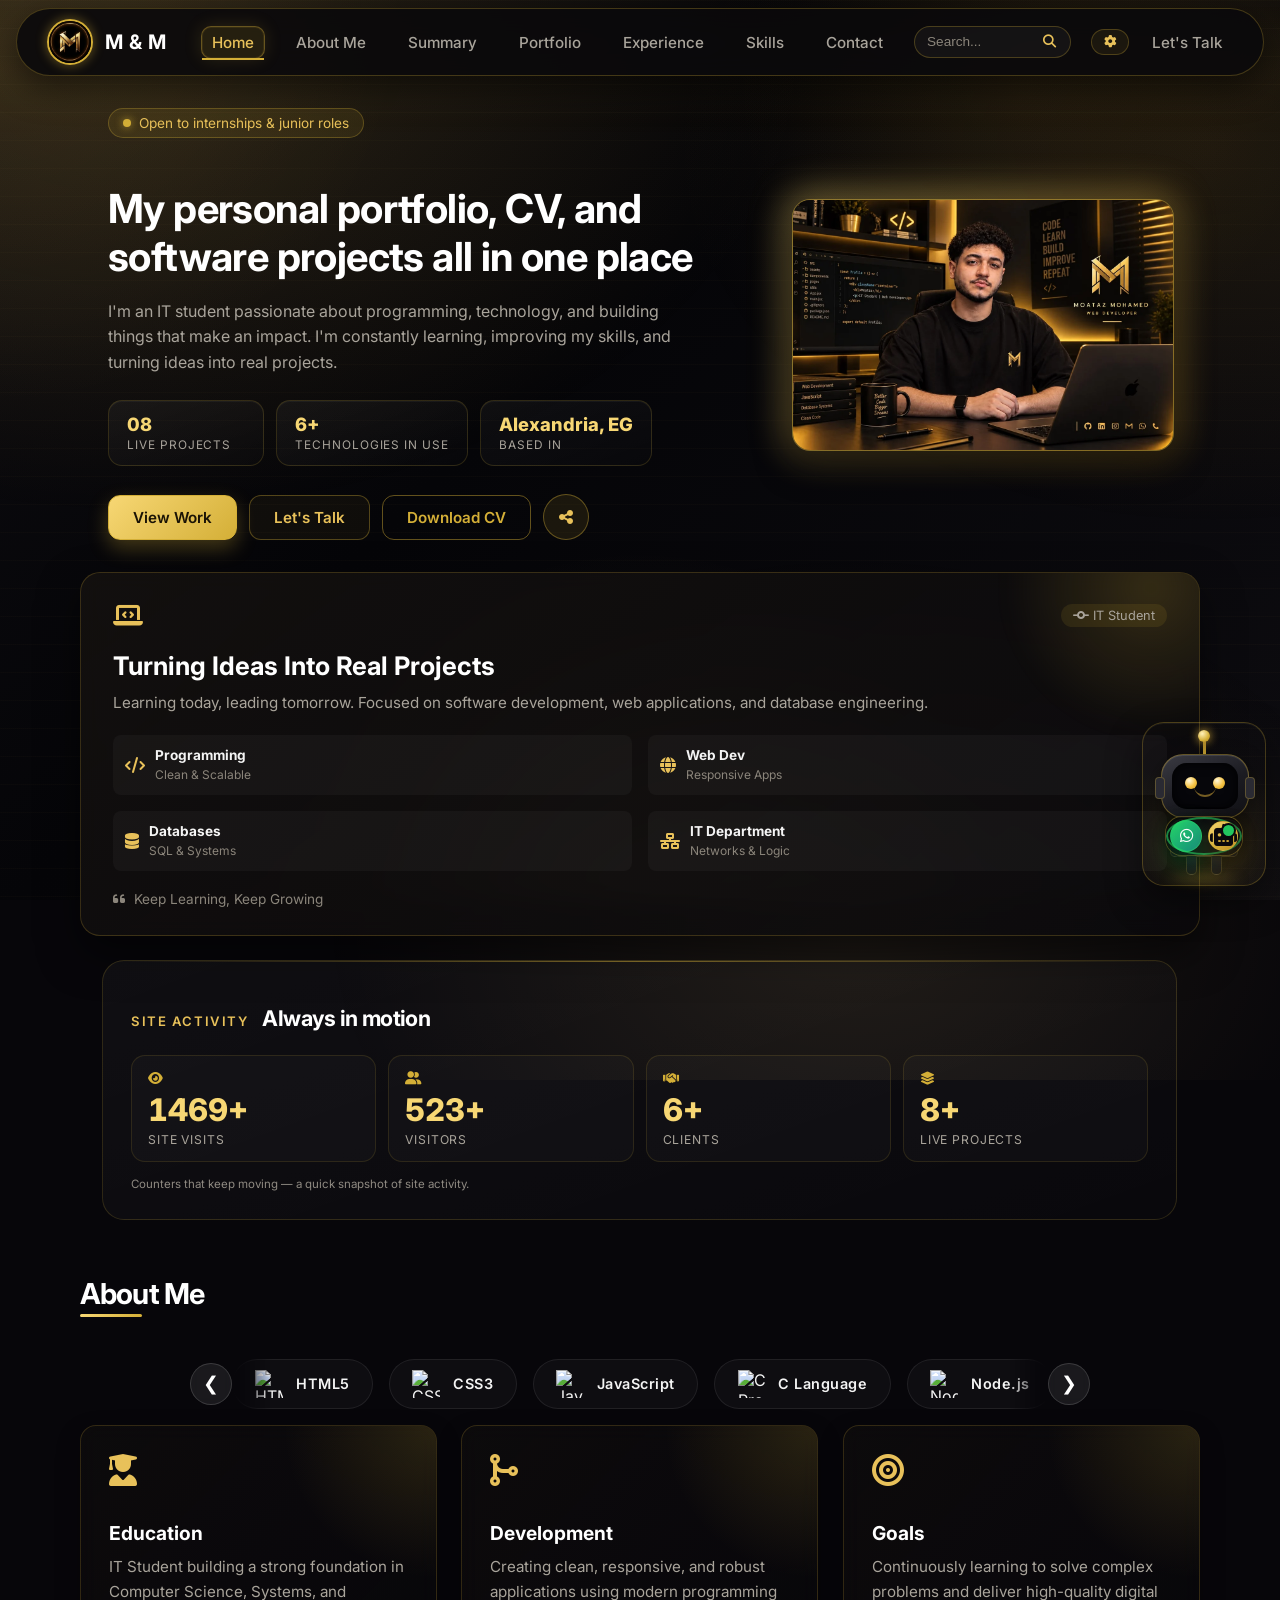
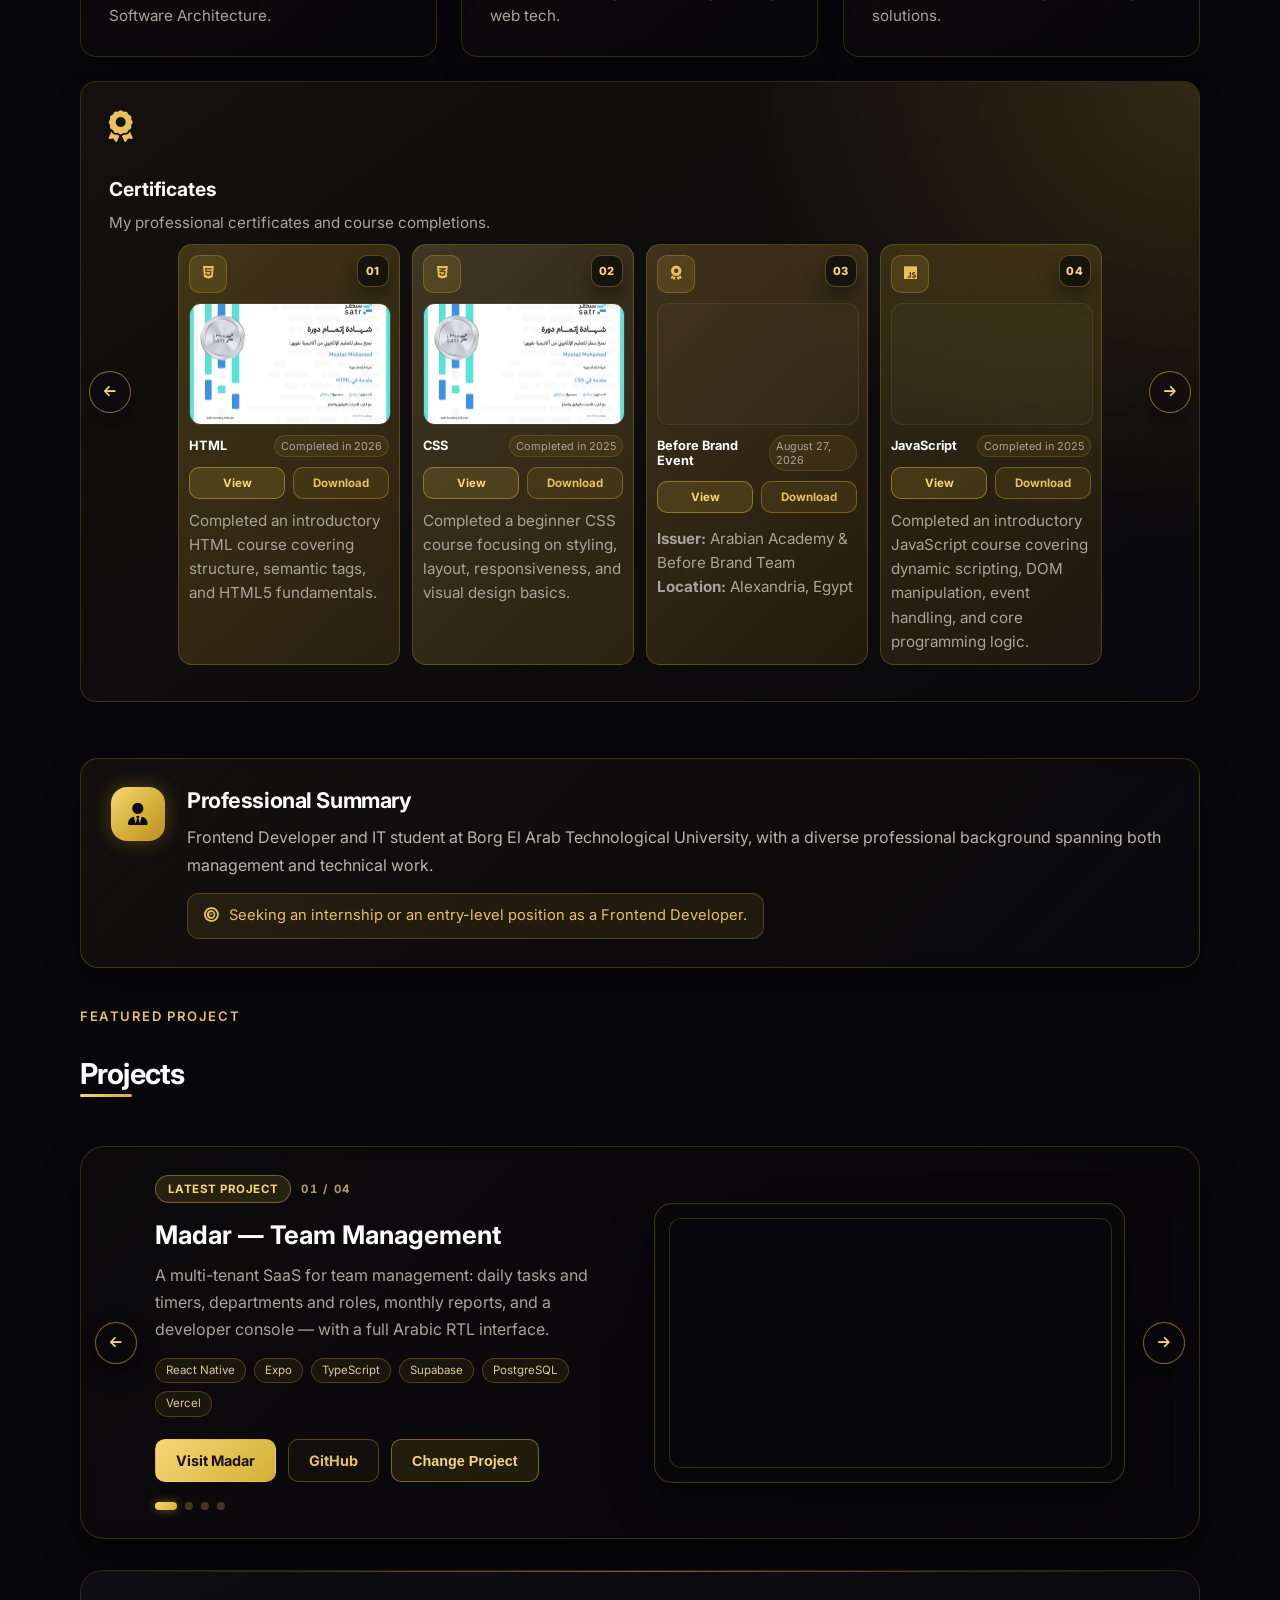
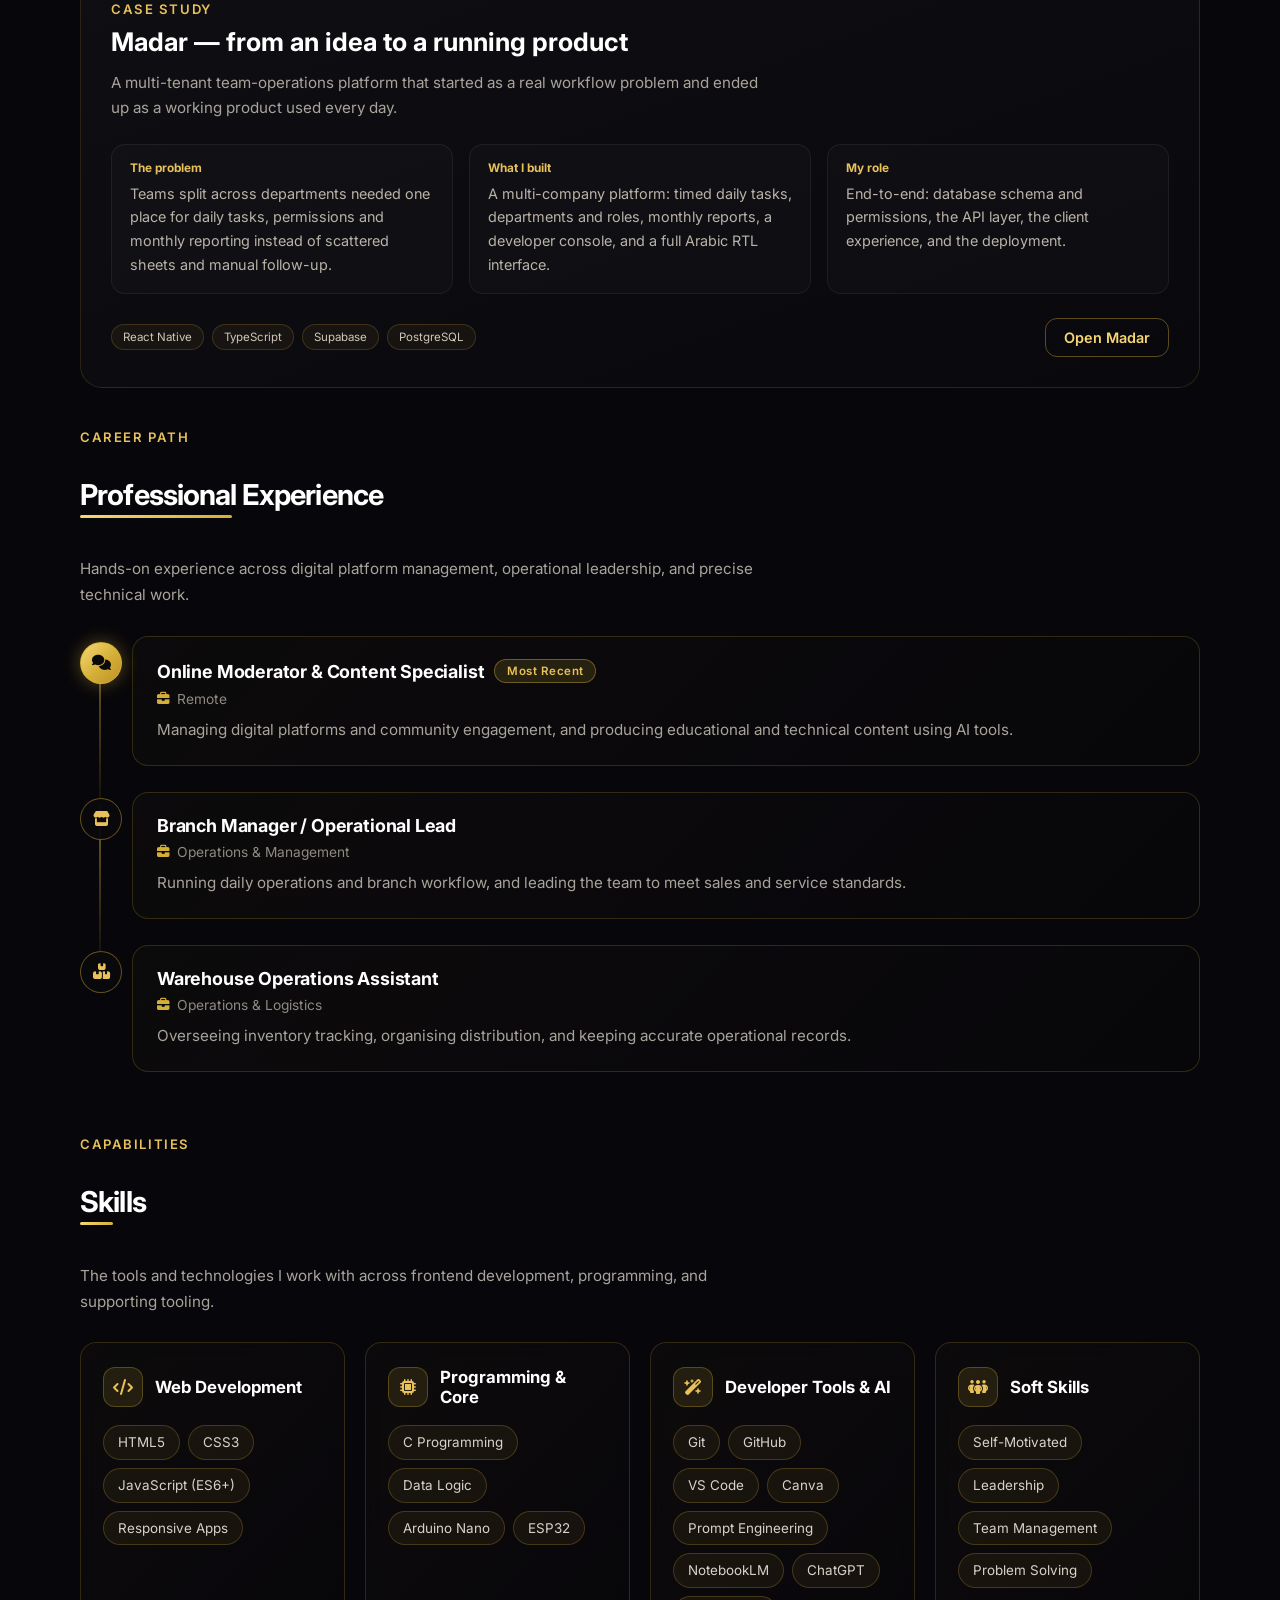
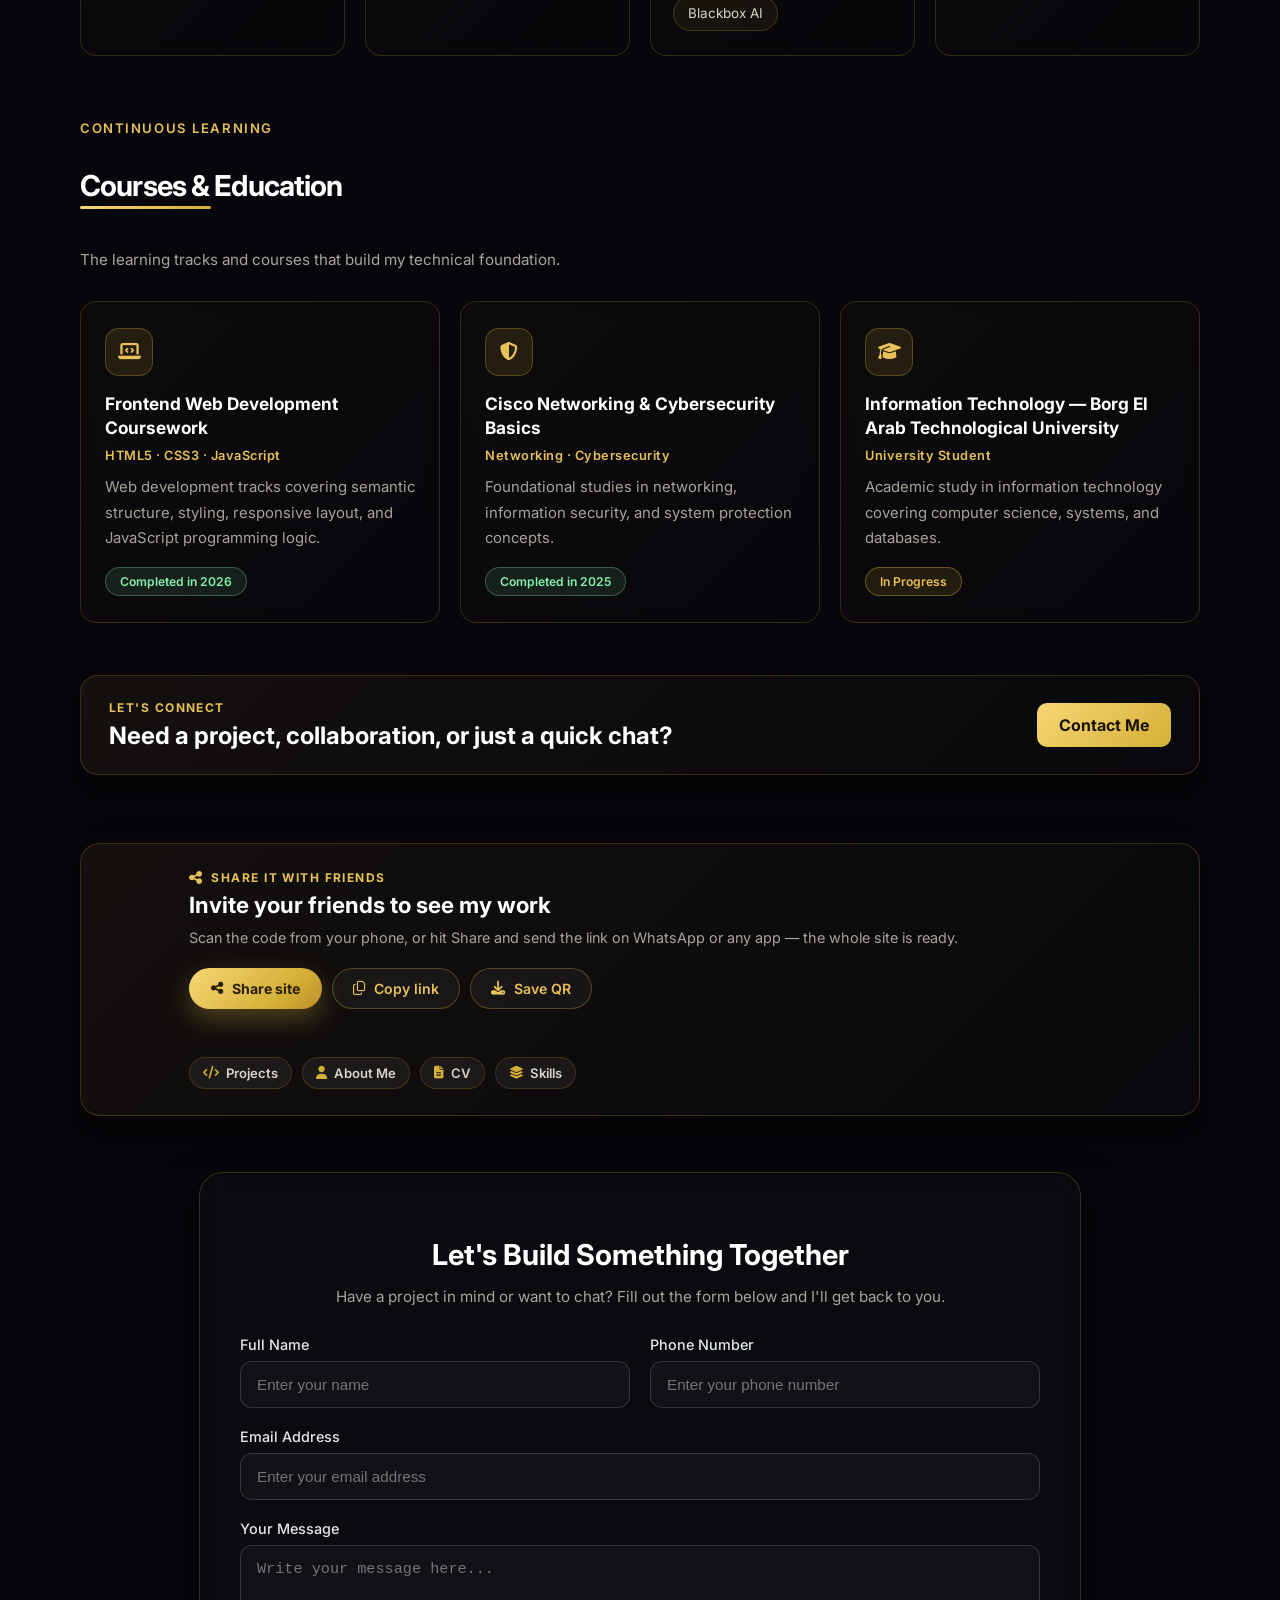
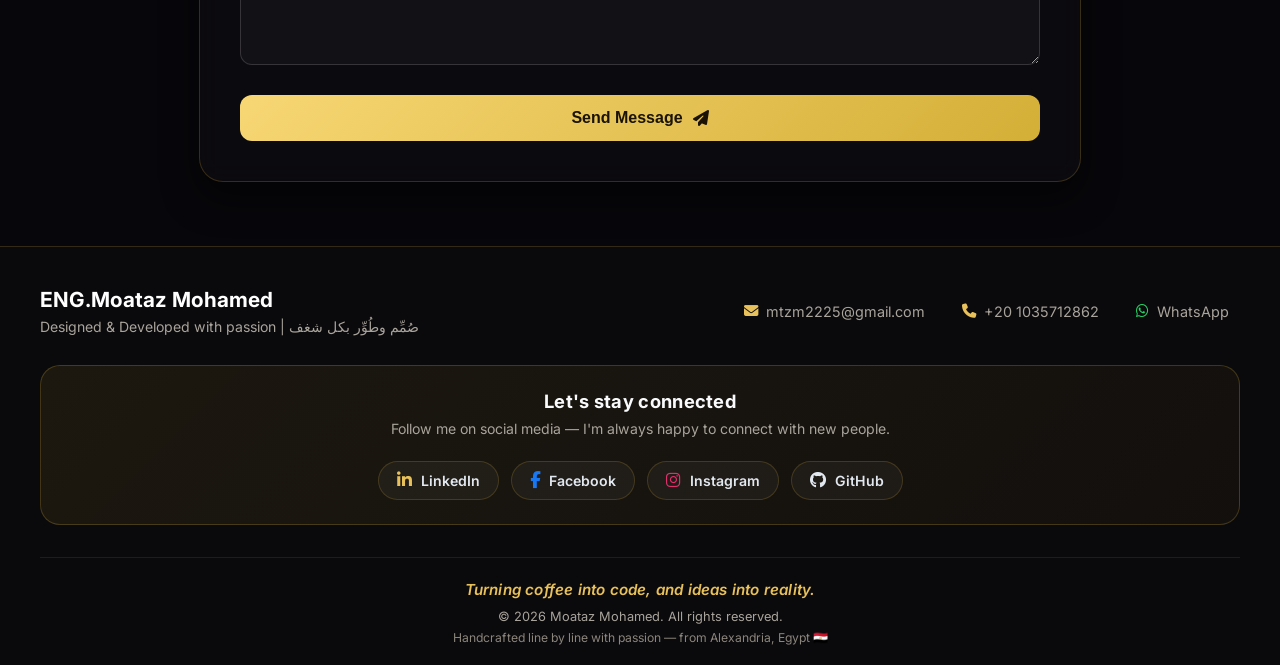
==== commit 41e67b45: "Point GitHub links at the renamed account" ====
--- a/index.html
+++ b/index.html
@@ -117,7 +117,7 @@
       },
       "knowsAbout": ["JavaScript", "HTML5", "CSS3", "React Native", "Expo", "TypeScript", "Supabase", "PostgreSQL", "Responsive Web Design"],
       "sameAs": [
-        "https://github.com/mtzm2225-ship-it",
+        "https://github.com/moatazsmohamed",
         "https://www.linkedin.com/in/moataz-mohamed-342b32399"
       ]
     }
@@ -356,7 +356,7 @@
             <p class="socials-subtitle" data-i18n="socialsSubtitle">Find me on these platforms — always happy to connect.</p>
 
             <div class="socials-grid">
-                <a class="social-tile github" href="https://github.com/mtzm2225-ship-it" target="_blank" rel="noopener noreferrer">
+                <a class="social-tile github" href="https://github.com/moatazsmohamed" target="_blank" rel="noopener noreferrer">
                     <i class="fa-brands fa-github"></i>
                     <span>GitHub</span>
                 </a>
@@ -880,7 +880,7 @@
 
                 <div class="project-actions">
                     <a href="https://madar-three-liart.vercel.app/login" target="_blank" rel="noopener noreferrer" class="project-btn primary" data-i18n="viewProject">View Project</a>
-                    <a href="https://github.com/mtzm2225-ship-it/madar" target="_blank" rel="noopener noreferrer" class="project-btn secondary" data-i18n="githubProject">GitHub</a>
+                    <a href="https://github.com/moatazsmohamed/madar" target="_blank" rel="noopener noreferrer" class="project-btn secondary" data-i18n="githubProject">GitHub</a>
                     <button type="button" class="project-btn change" data-i18n="changeProject">Change Project</button>
                 </div>
 
@@ -1415,7 +1415,7 @@
                     <span>Instagram</span>
                 </a>
 
-                <a href="https://github.com/mtzm2225-ship-it"
+                <a href="https://github.com/moatazsmohamed"
                    target="_blank" rel="noopener noreferrer" class="social-link github" title="GitHub">
                     <i class="fa-brands fa-github"></i>
                     <span>GitHub</span>
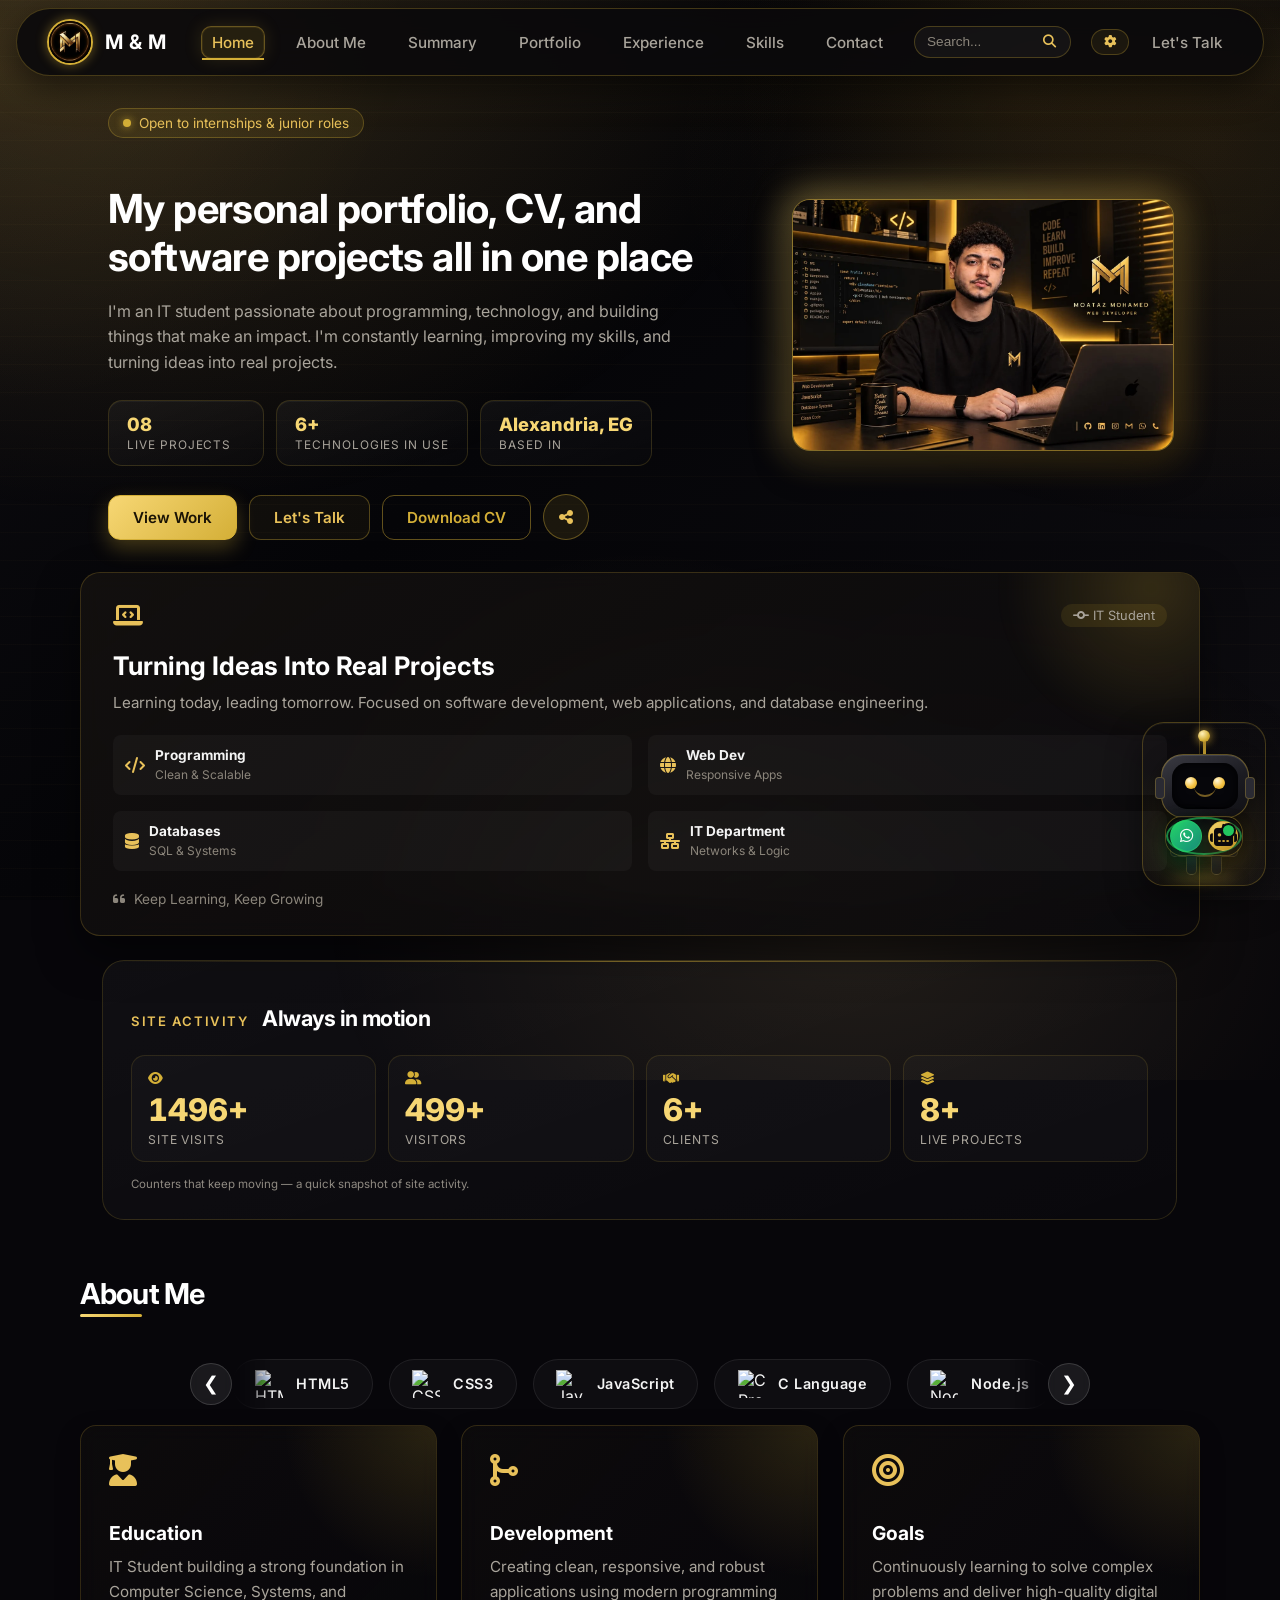
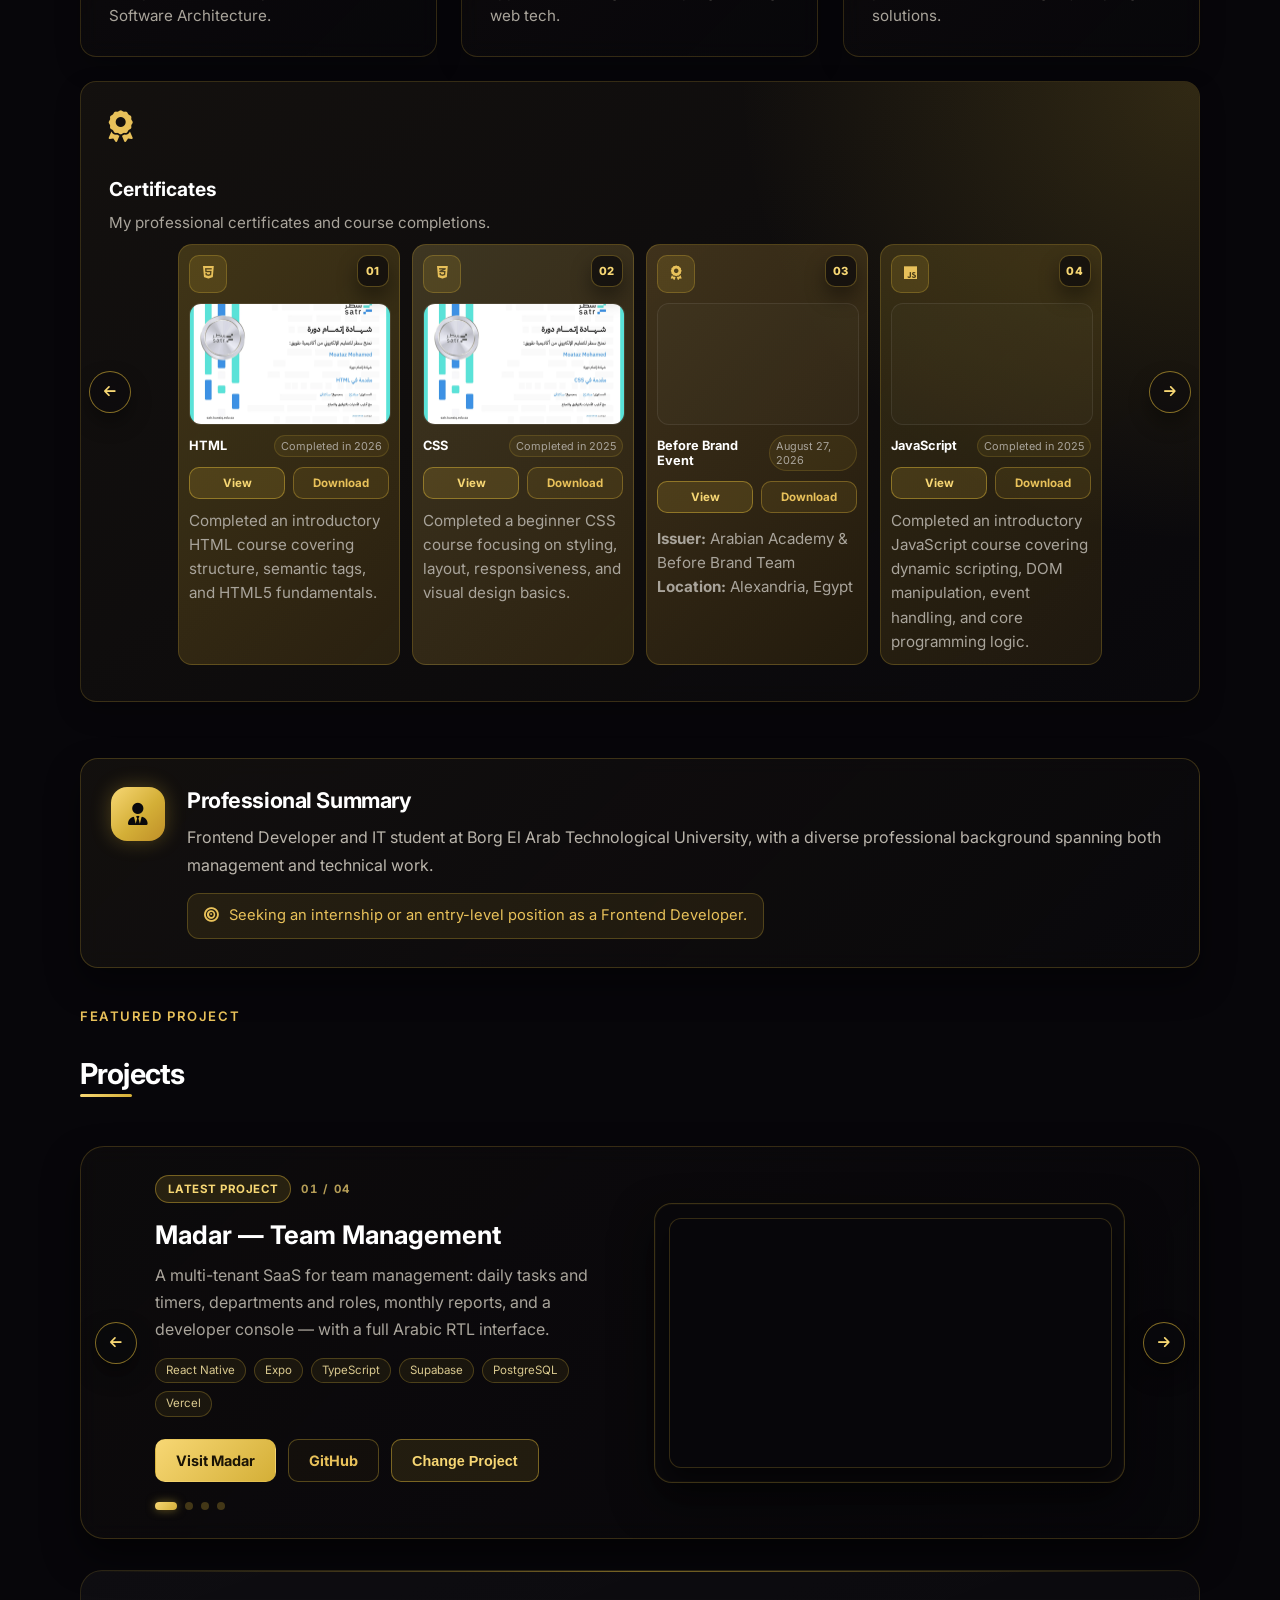
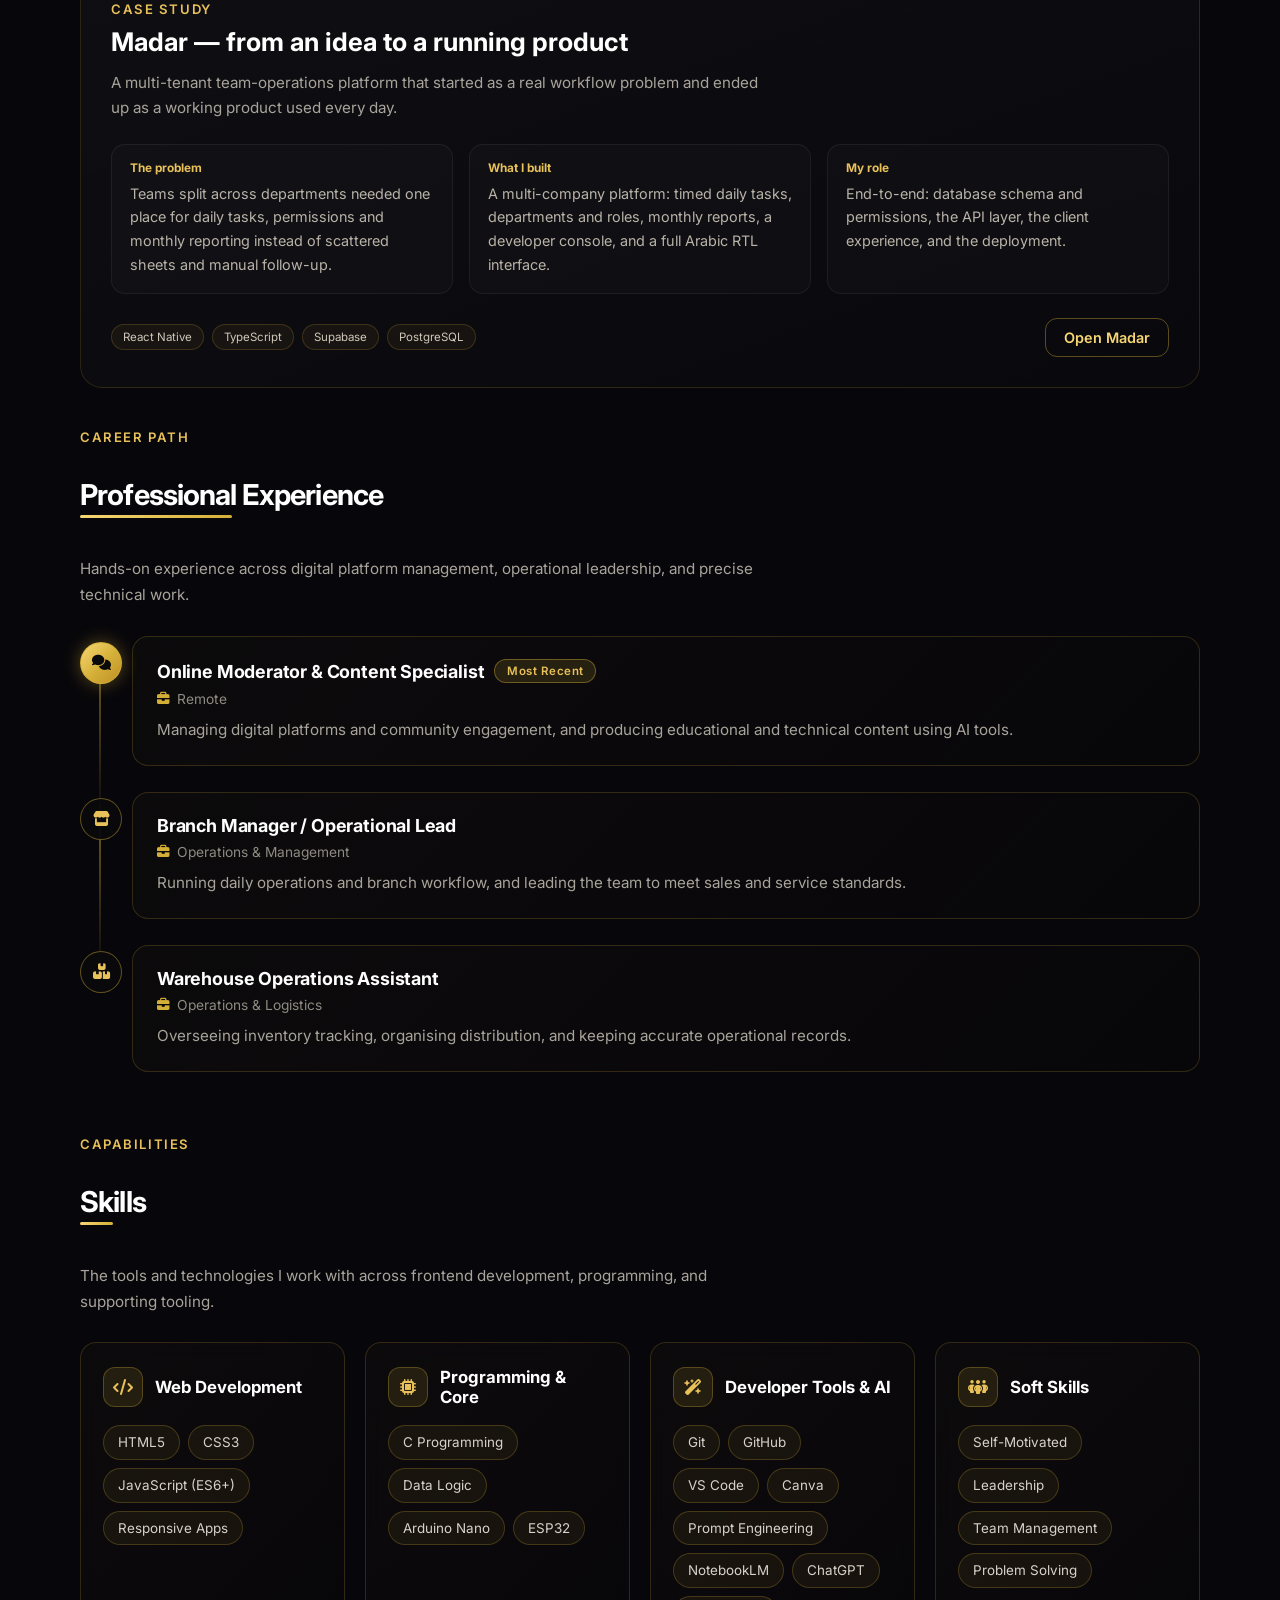
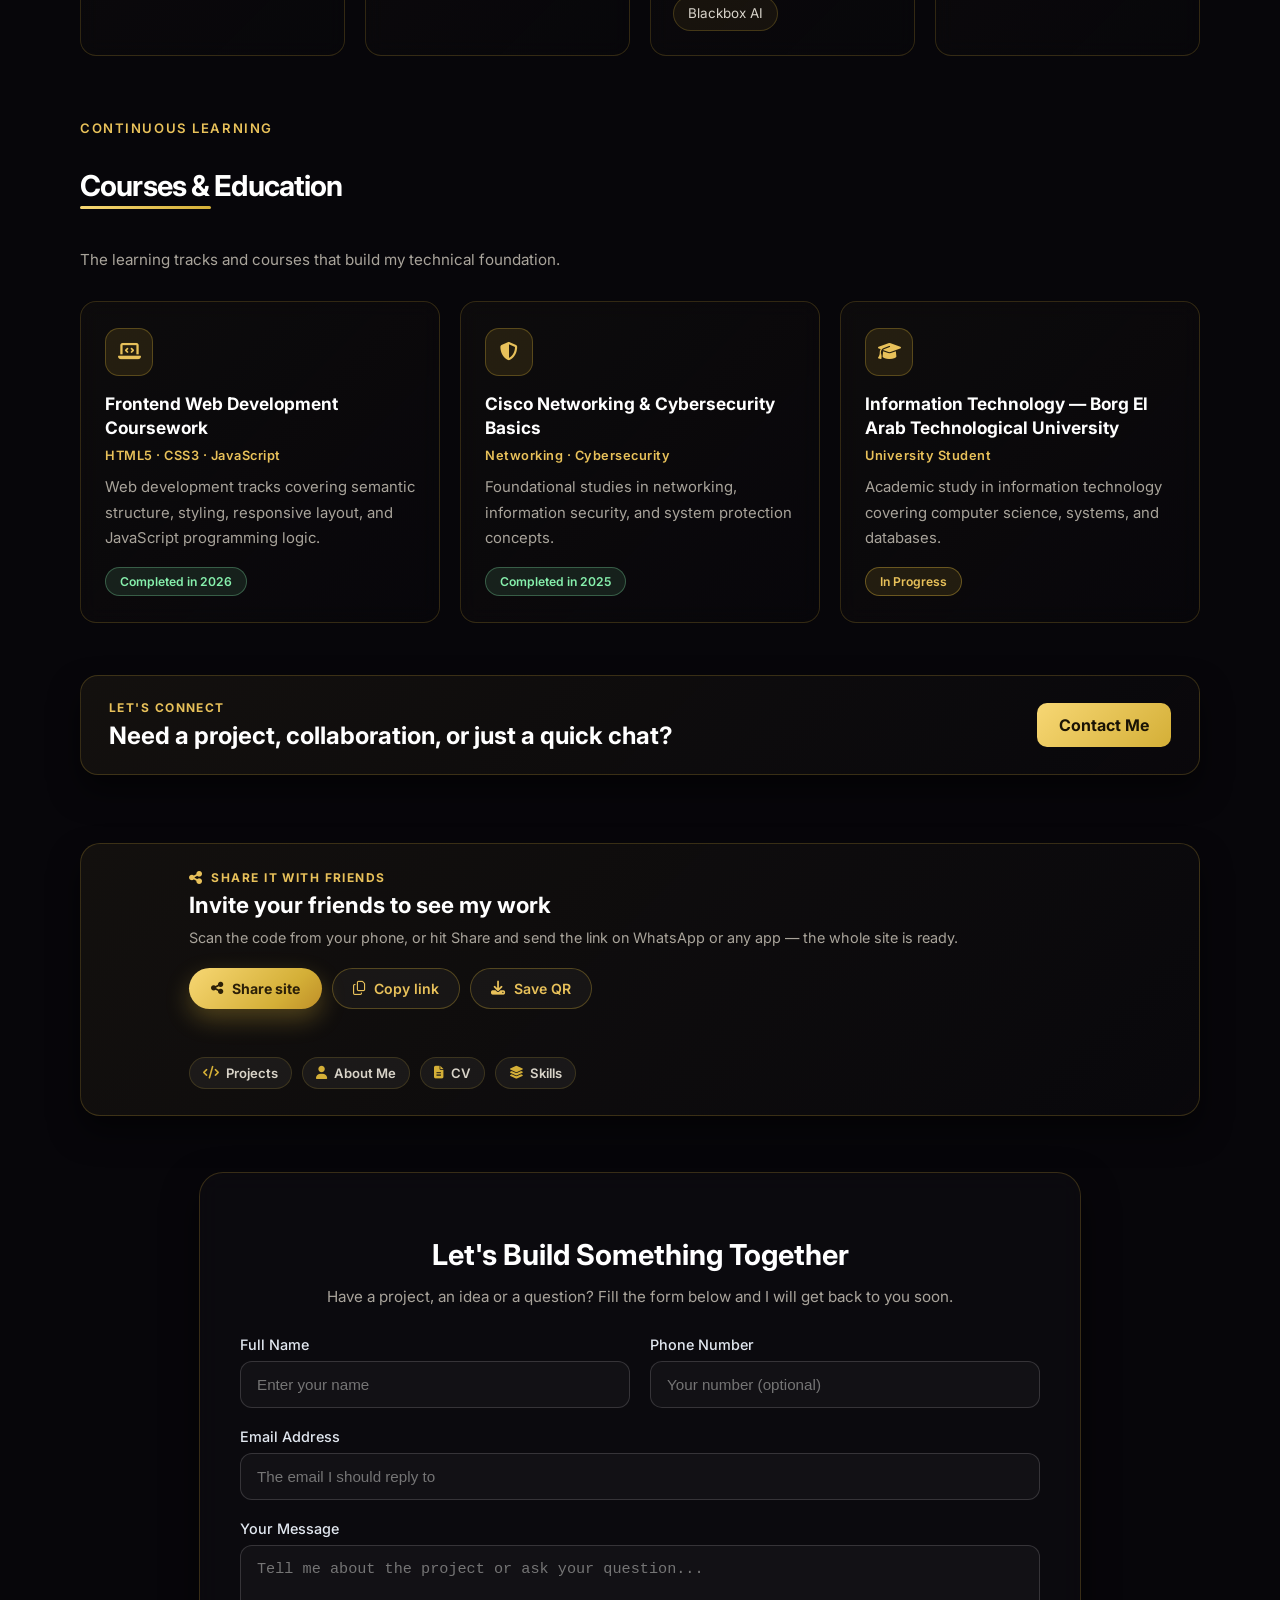
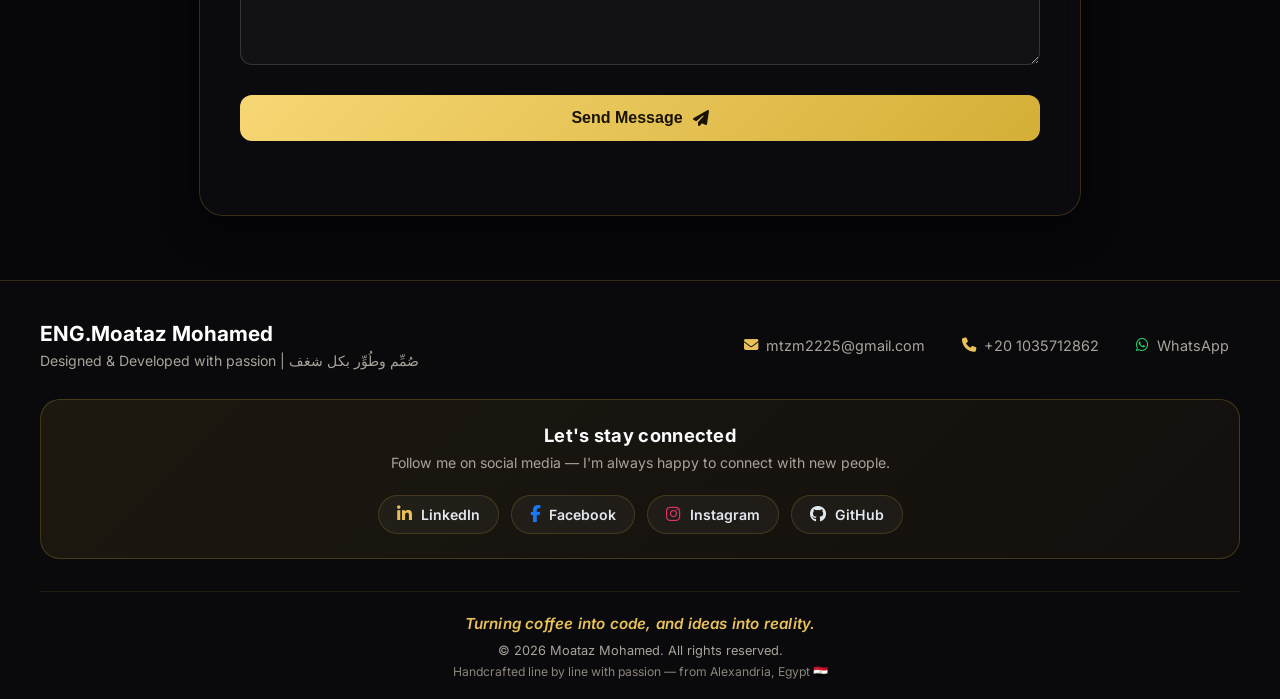
==== commit 1a1913bf: "Store contact-form messages in Supabase and add a private inbox Visitors' messages were going to For" ====
--- a/index.html
+++ b/index.html
@@ -879,7 +879,7 @@
                 <ul class="project-tech" id="projectTech" aria-label="Technologies used"></ul>
 
                 <div class="project-actions">
-                    <a href="https://madar-three-liart.vercel.app/login" target="_blank" rel="noopener noreferrer" class="project-btn primary" data-i18n="viewProject">View Project</a>
+                    <a href="https://madar-m.vercel.app/login" target="_blank" rel="noopener noreferrer" class="project-btn primary" data-i18n="viewProject">View Project</a>
                     <a href="https://github.com/moatazsmohamed/madar" target="_blank" rel="noopener noreferrer" class="project-btn secondary" data-i18n="githubProject">GitHub</a>
                     <button type="button" class="project-btn change" data-i18n="changeProject">Change Project</button>
                 </div>
@@ -949,7 +949,7 @@
                     <li>PostgreSQL</li>
                 </ul>
 
-                <a class="case-link" href="https://madar-three-liart.vercel.app/login" target="_blank" rel="noopener noreferrer" data-i18n="caseOpen">
+                <a class="case-link" href="https://madar-m.vercel.app/login" target="_blank" rel="noopener noreferrer" data-i18n="caseOpen">
                     Open Madar <i class="fa-solid fa-arrow-up-right-from-square"></i>
                 </a>
             </div>
@@ -1295,56 +1295,60 @@
     <!-- ====================================================================
          نموذج التواصل (Contact Form)
          --------------------------------------------------------------------
-         الإرسال عبر خدمة Formspree (action = رابط الفورم بتاعك).
-         مفيش أي كود سيرفر من ناحيتنا — الخدمة بتستقبل البيانات
-         وتبعتها على الإيميل المسجّل عندهم.
-
-         ⚠️ لو عايز تغير الإيميل اللي بتيجي عليه الرسايل:
-         ده بيتعمل من لوحة تحكم Formspree مش من الكود.
+         الرسايل بتتخزن في جدول portfolio_leads على Supabase، وأنت بتقرأها
+         من صفحة الرسائل admin.html بحساب المطور بتاع مدار.
+         الإرسال بيتعمل في script.js (قسم 19) — الفورم نفسه مفيهوش action.
 
          حقول النموذج:
            name    → الاسم (مطلوب)
            phone   → التليفون (اختياري)
-           _replyto → الإيميل (مطلوب)
-                      الـ _replyto ده اسم خاص بـ Formspree:
-                      بيعرفها إن ده عنوان الرد على الرسالة
+           email   → الإيميل (مطلوب)
            message → نص الرسالة (مطلوب)
-
-         النصوص هنا مش مترجمة (data-i18n مش موجودة) — قسم إنجليزي بس.
+           site    → خانة طُعم مخفية؛ البوتات بتملها والجدول بيرفض السطر
+
+         كل النصوص مترجمة (data-i18n) — العربي والإنجليزي اتنين اتاكد.
          ==================================================================== -->
     <section class="contact-section" id="contact-form-section">
         <div class="contact-container" data-reveal="up">
             <div class="contact-header">
-                <h2>Let's Build Something Together</h2>
-                <p>Have a project in mind or want to chat? Fill out the form below and I'll get back to you.</p>
-            </div>
-
-            <form class="contact-form" action="https://formspree.io/f/xppzgnbo" method="POST">
+                <h2 data-i18n="formTitle">Let's Build Something Together</h2>
+                <p data-i18n="formIntro">Have a project in mind or want to chat? Fill out the form below and I'll get back to you.</p>
+            </div>
+
+            <form class="contact-form" id="contactForm" novalidate>
                 <div class="form-row">
                     <div class="form-group">
-                        <label for="name">Full Name</label>
-                        <input type="text" id="name" name="name" placeholder="Enter your name" required>
+                        <label for="name" data-i18n="formNameLabel">Full Name</label>
+                        <input type="text" id="name" name="name" data-i18n-placeholder="formNamePh" placeholder="Enter your name" maxlength="120" required>
                     </div>
 
                     <div class="form-group">
-                        <label for="phone">Phone Number</label>
-                        <input type="tel" id="phone" name="phone" placeholder="Enter your phone number">
+                        <label for="phone" data-i18n="formPhoneLabel">Phone Number</label>
+                        <input type="tel" id="phone" name="phone" data-i18n-placeholder="formPhonePh" placeholder="Enter your phone number" maxlength="40">
                     </div>
                 </div>
 
                 <div class="form-group">
-                    <label for="email">Email Address</label>
-                    <input type="email" id="email" name="_replyto" placeholder="Enter your email address" required>
+                    <label for="email" data-i18n="formEmailLabel">Email Address</label>
+                    <input type="email" id="email" name="email" data-i18n-placeholder="formEmailPh" placeholder="Enter your email address" maxlength="254" required>
                 </div>
 
                 <div class="form-group">
-                    <label for="message">Your Message</label>
-                    <textarea id="message" name="message" rows="5" placeholder="Write your message here..." required></textarea>
-                </div>
-
-                <button type="submit" class="btn-submit">
-                    Send Message <i class="fa-solid fa-paper-plane"></i>
+                    <label for="message" data-i18n="formMsgLabel">Your Message</label>
+                    <textarea id="message" name="message" rows="5" data-i18n-placeholder="formMsgPh" placeholder="Write your message here..." maxlength="4000" required></textarea>
+                </div>
+
+                <!-- خانة الطُعم: مخفية عن البشر، أي حد يملّها بيت رفض -->
+                <div style="position:absolute;left:-9999px" aria-hidden="true">
+                    <label for="site">Leave this field empty</label>
+                    <input type="text" id="site" name="site" tabindex="-1" autocomplete="off">
+                </div>
+
+                <button type="submit" class="btn-submit" id="contactSubmit">
+                    <span data-i18n="formSubmit">Send Message</span> <i class="fa-solid fa-paper-plane"></i>
                 </button>
+
+                <p class="form-status" id="formStatus" role="status" aria-live="polite"></p>
             </form>
         </div>
 
--- a/11.css
+++ b/11.css
@@ -3296,6 +3296,31 @@
     transform: translateY(-2px);
 }
 
+/* الزرار وهو بيستنى الرد من السيرفر */
+.btn-submit:disabled {
+    opacity: 0.6;
+    cursor: wait;
+    transform: none;
+    box-shadow: none;
+}
+
+/* سطر حالة إرسال الرسالة (نجاح / خطأ) */
+.form-status {
+    min-height: 22px;
+    margin: 12px 0 0;
+    font-size: 0.95rem;
+    line-height: 1.6;
+    text-align: center;
+}
+
+.form-status.is-ok {
+    color: #6ee7b7;
+}
+
+.form-status.is-error {
+    color: #f87171;
+}
+
 /* التجاوب مع شاشات الموبايل */
 @media (max-width: 768px) {
     .form-row {
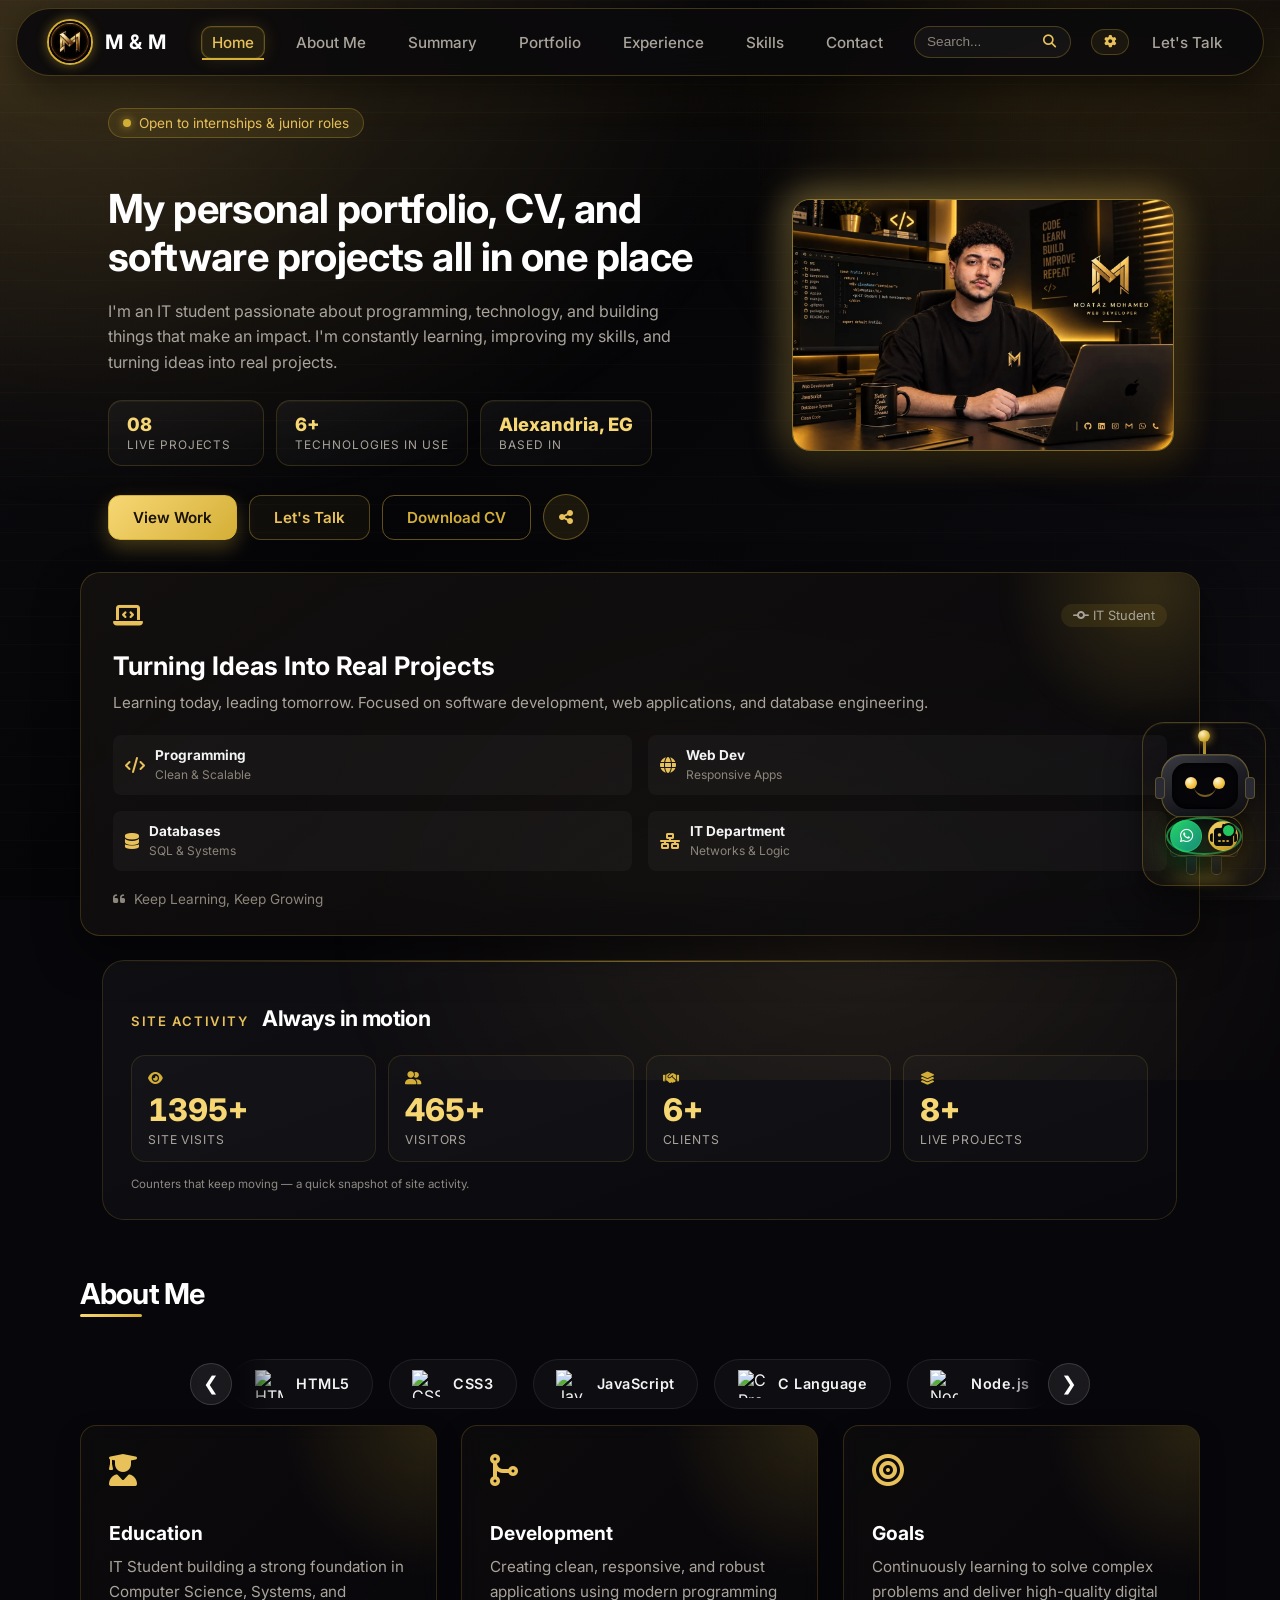
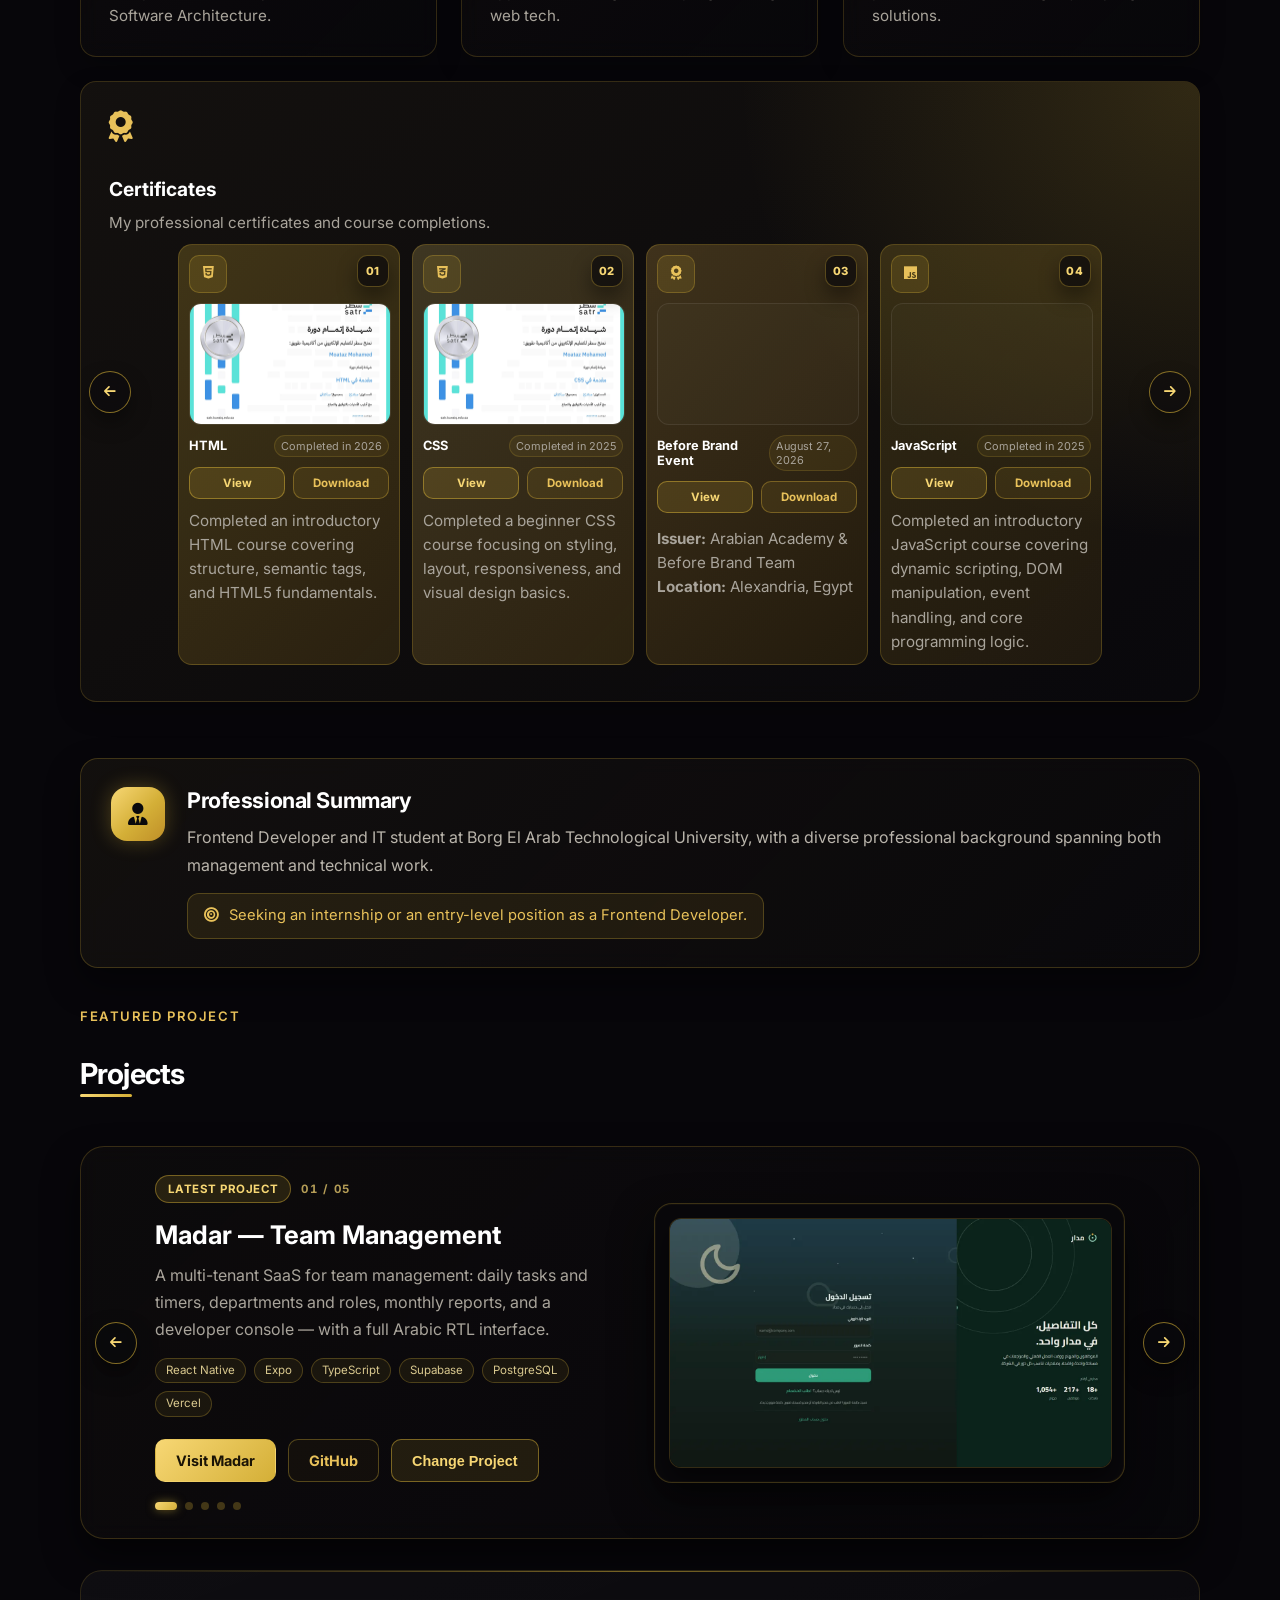
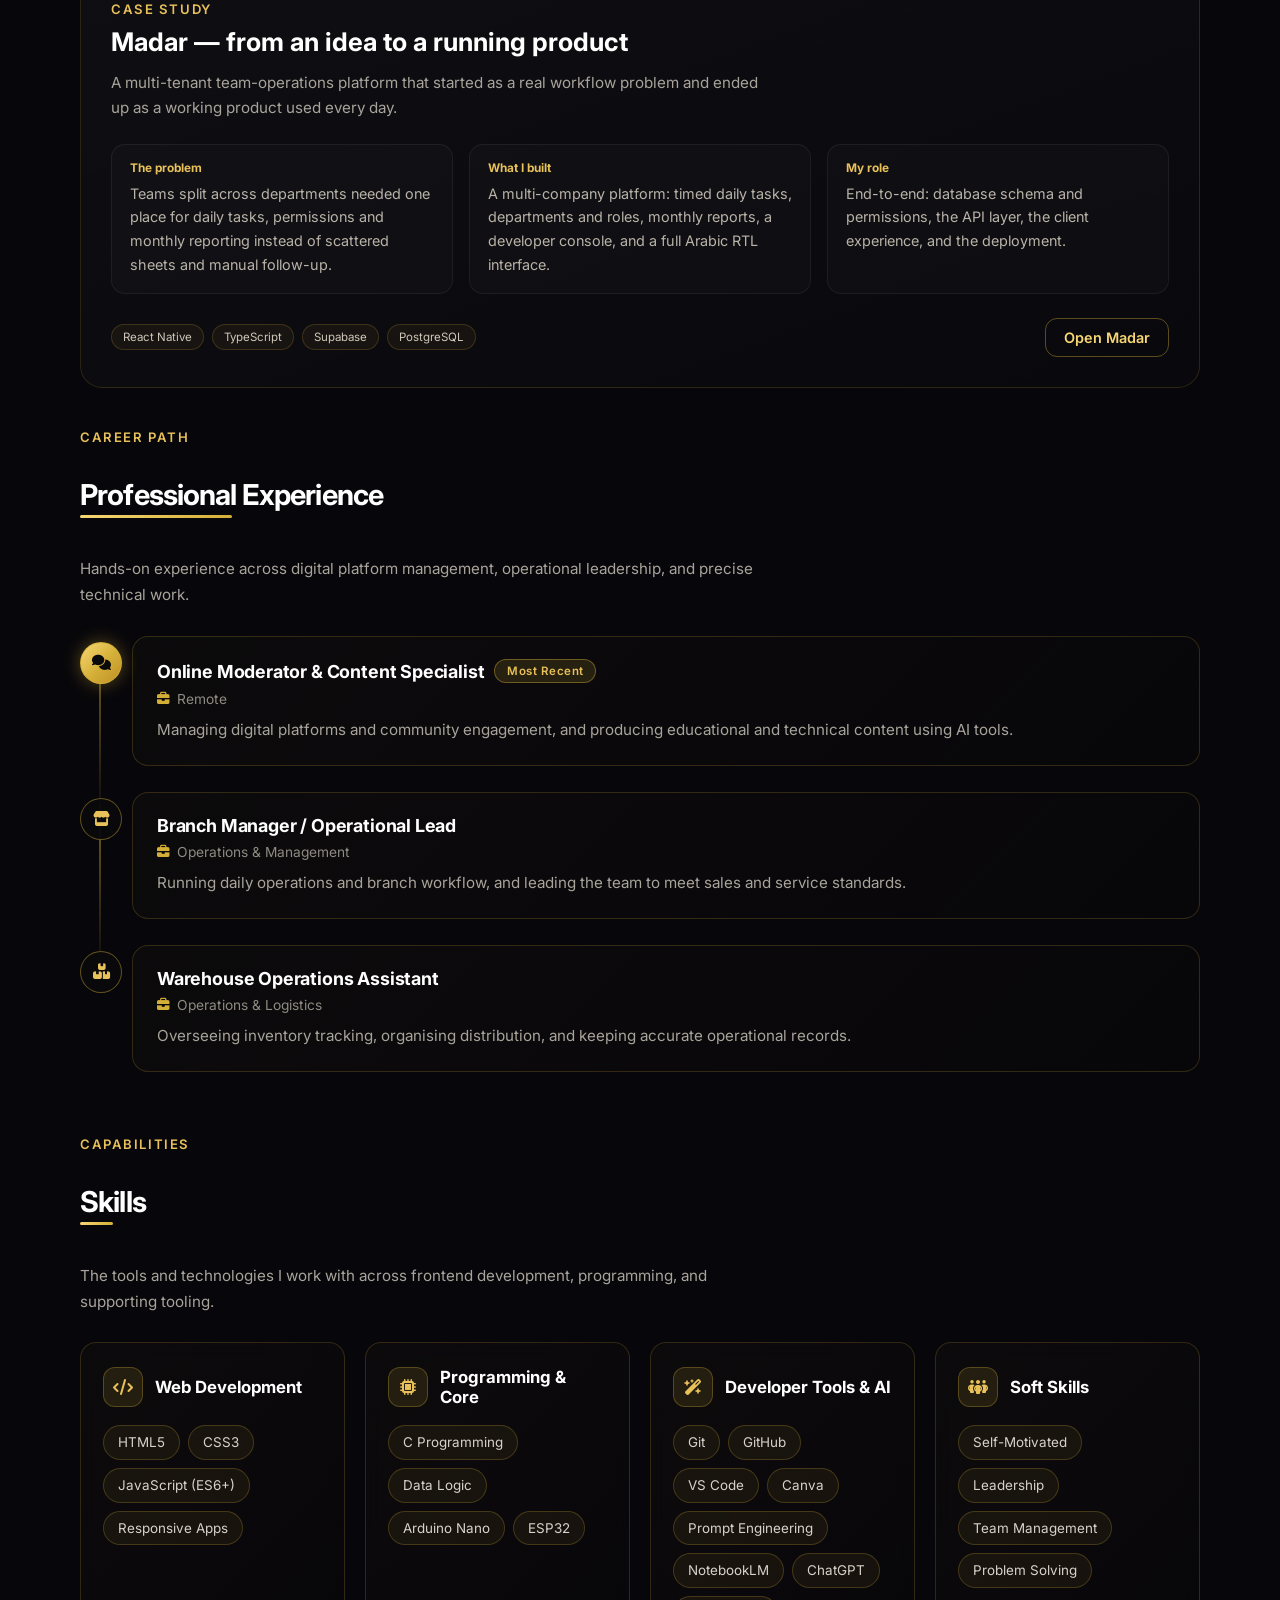
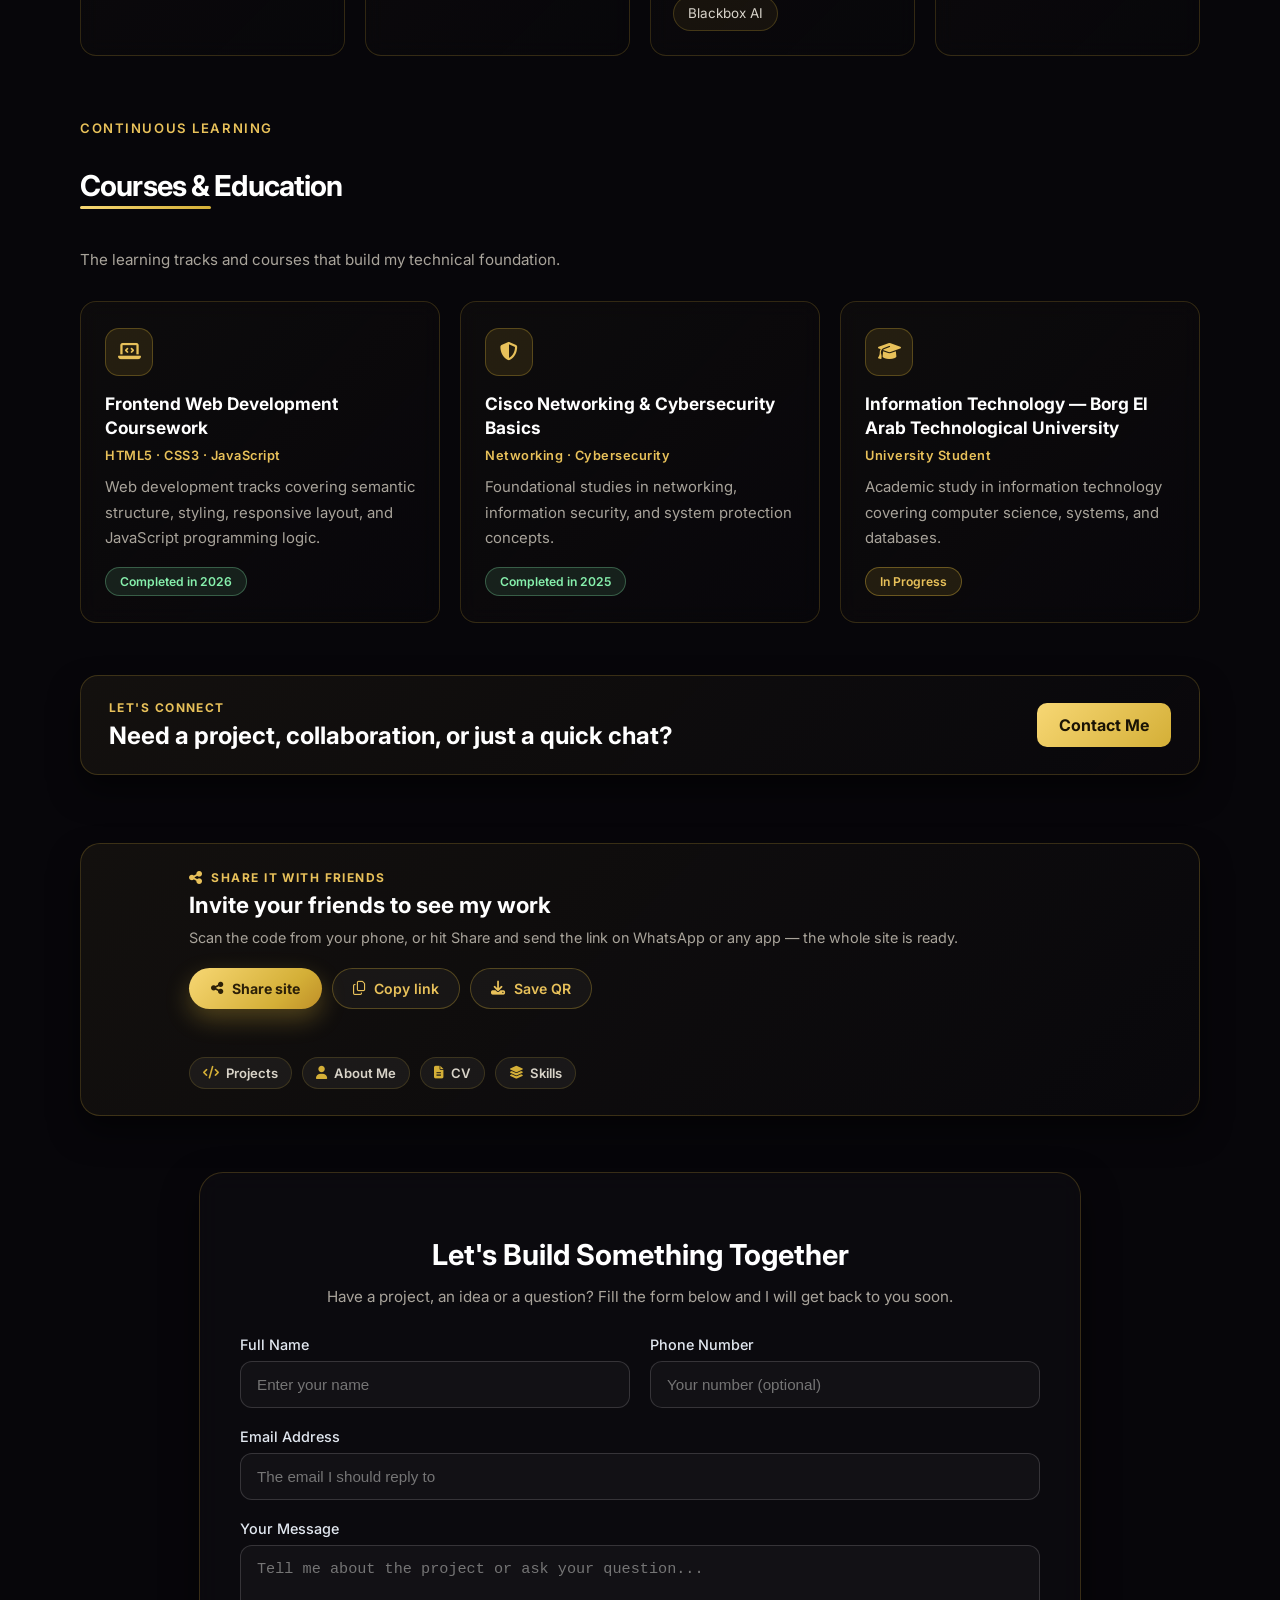
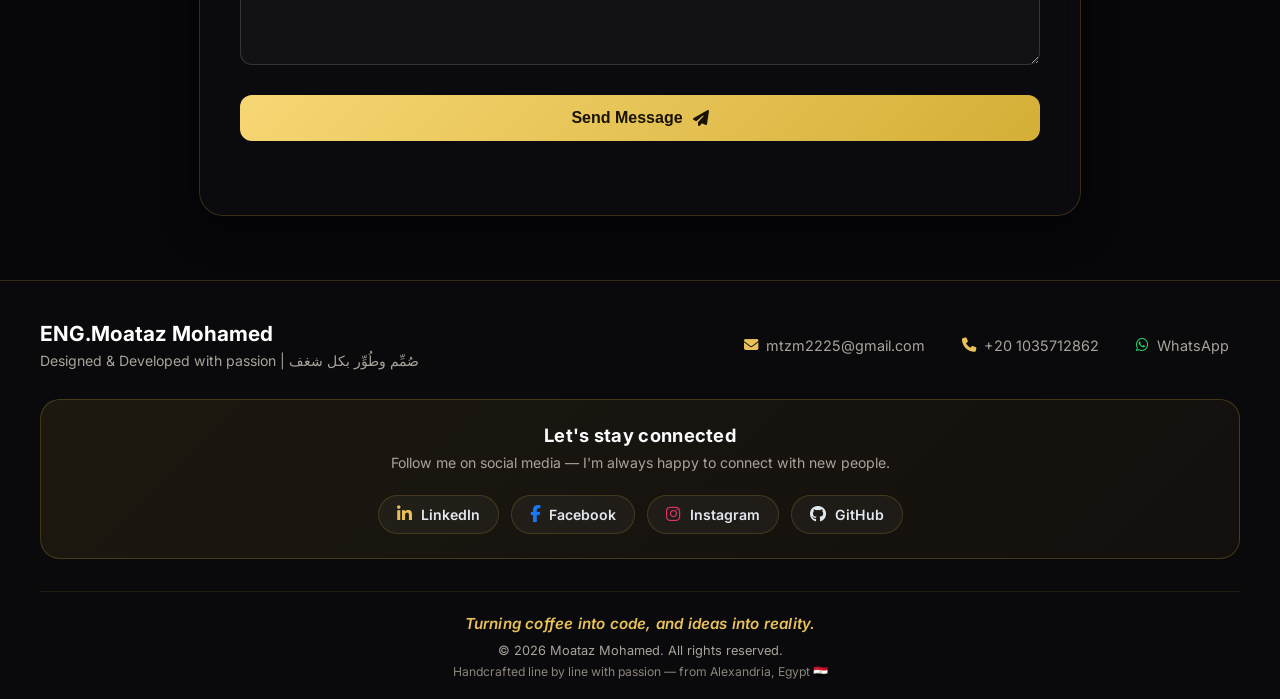
==== commit 73a8533a: "Add WebVault to the projects and the assistant The vault was missing from the card rotation, the ass" ====
--- a/index.html
+++ b/index.html
@@ -60,7 +60,7 @@
     <meta property="article:published_time" content="2026-09-21T00:00:00+00:00" />
 
     <!-- وصف محركات البحث (Google) -->
-    <meta name="description" content="Portfolio of Moataz Mohamed, a frontend developer in Alexandria building bilingual web and mobile apps with JavaScript, React Native and Supabase. Explore Madar, MS Woodworks and TAFRA.">
+    <meta name="description" content="Portfolio of Moataz Mohamed, a frontend developer in Alexandria building bilingual web and mobile apps with JavaScript, React Native and Supabase. Explore Madar, WebVault, MS Woodworks and TAFRA.">
     <meta name="keywords" content="Moataz Mohamed, معتز محمد, Frontend Developer, Web Developer, Alexandria, React Native, Supabase, Portfolio, JavaScript">
     <link rel="canonical" href="https://portfolio-moataz.vercel.app/">
 
@@ -68,7 +68,7 @@
     <meta property="og:type" content="website" />
     <meta property="og:url" content="https://portfolio-moataz.vercel.app/" />
     <meta property="og:title" content="Moataz Mohamed | Frontend Developer Portfolio" />
-    <meta property="og:description" content="Frontend developer in Alexandria building bilingual web and mobile apps. Explore Madar, MS Woodworks, TAFRA and a portfolio with a built-in AI assistant." />
+    <meta property="og:description" content="Frontend developer in Alexandria building bilingual web and mobile apps. Explore Madar, WebVault, MS Woodworks, TAFRA and a portfolio with a built-in AI assistant." />
     <meta property="og:image" content="https://portfolio-moataz.vercel.app/img/og-cover.png" />
     <meta property="og:image:secure_url" content="https://portfolio-moataz.vercel.app/img/og-cover.png" />
     <meta property="og:image:type" content="image/png" />
@@ -82,7 +82,7 @@
     <meta name="twitter:card" content="summary_large_image" />
     <meta name="twitter:url" content="https://portfolio-moataz.vercel.app/" />
     <meta name="twitter:title" content="Moataz Mohamed | Frontend Developer Portfolio" />
-    <meta name="twitter:description" content="Frontend developer in Alexandria building bilingual web and mobile apps. Explore Madar, MS Woodworks, TAFRA and a built-in AI assistant." />
+    <meta name="twitter:description" content="Frontend developer in Alexandria building bilingual web and mobile apps. Explore Madar, WebVault, MS Woodworks, TAFRA and a built-in AI assistant." />
     <meta name="twitter:image" content="https://portfolio-moataz.vercel.app/img/og-cover.png" />
     <meta name="twitter:image:alt" content="Moataz Mohamed — Frontend Developer portfolio cover" />
 
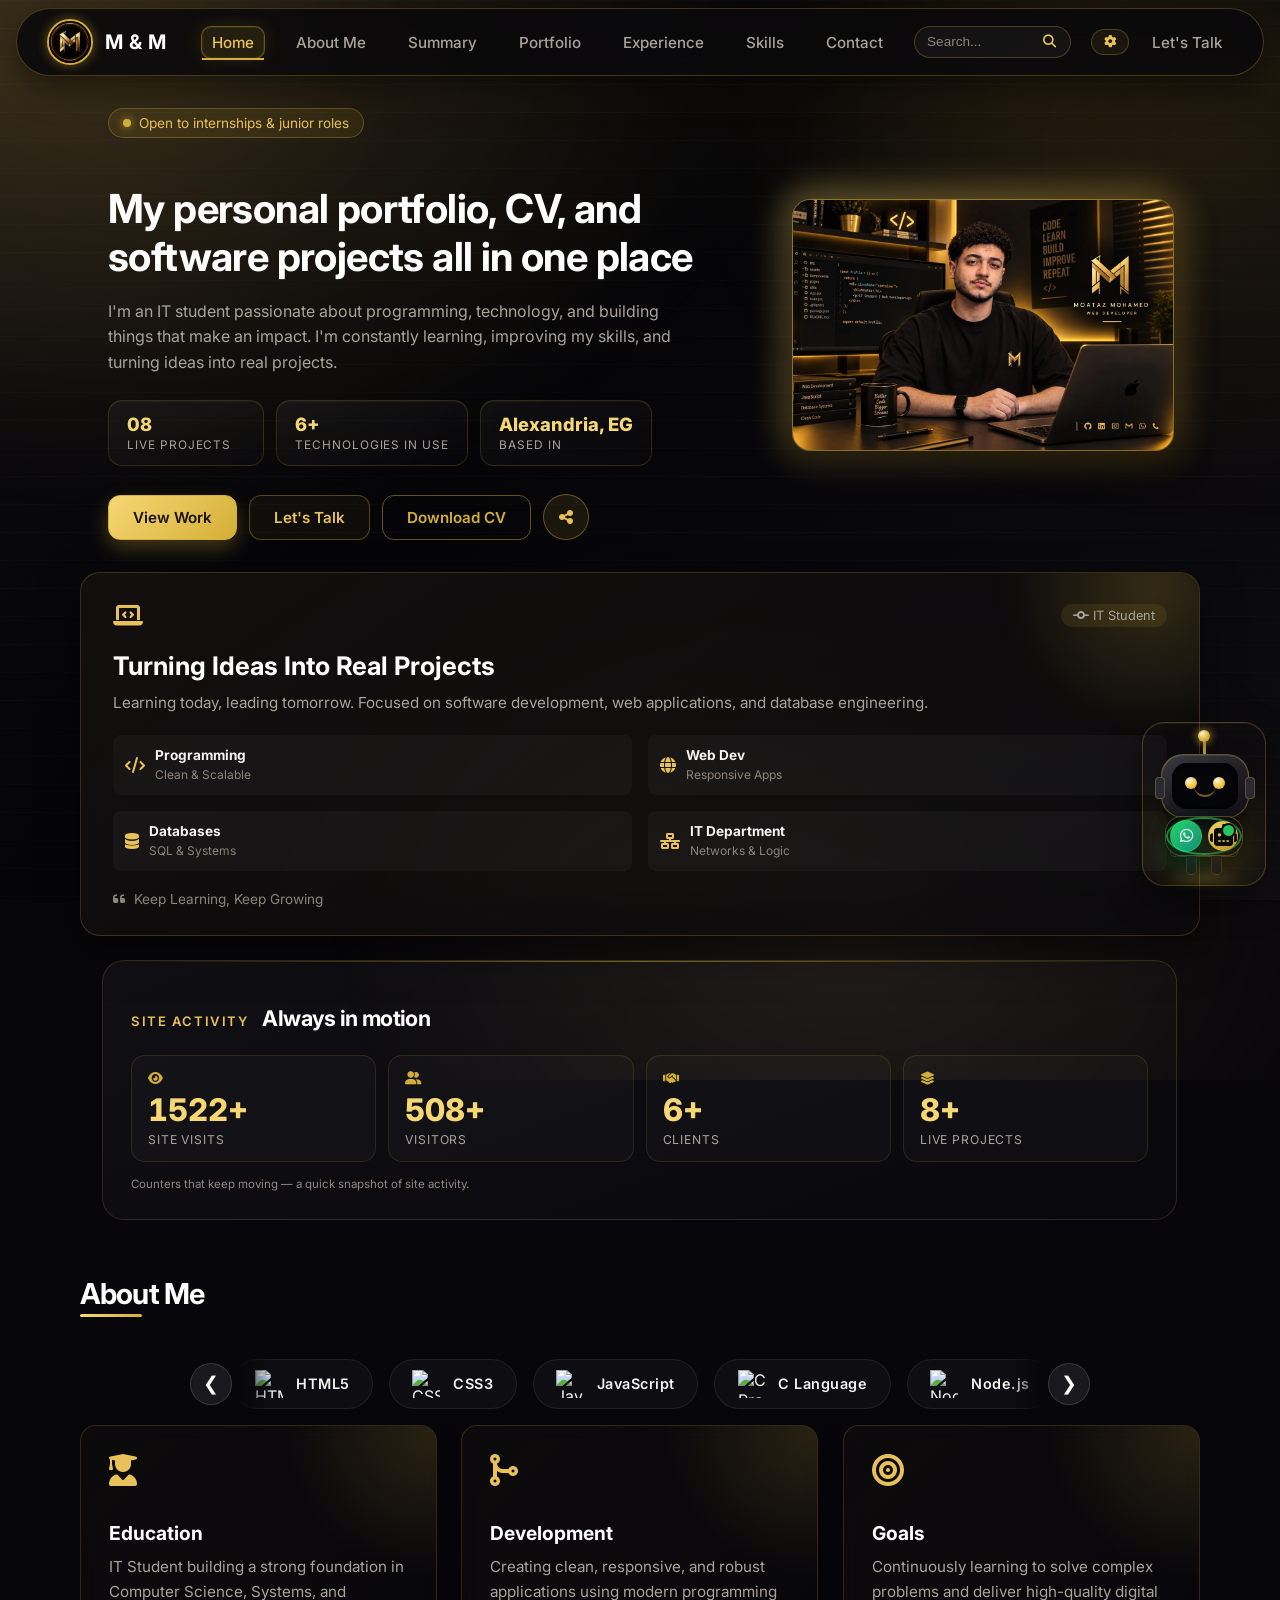
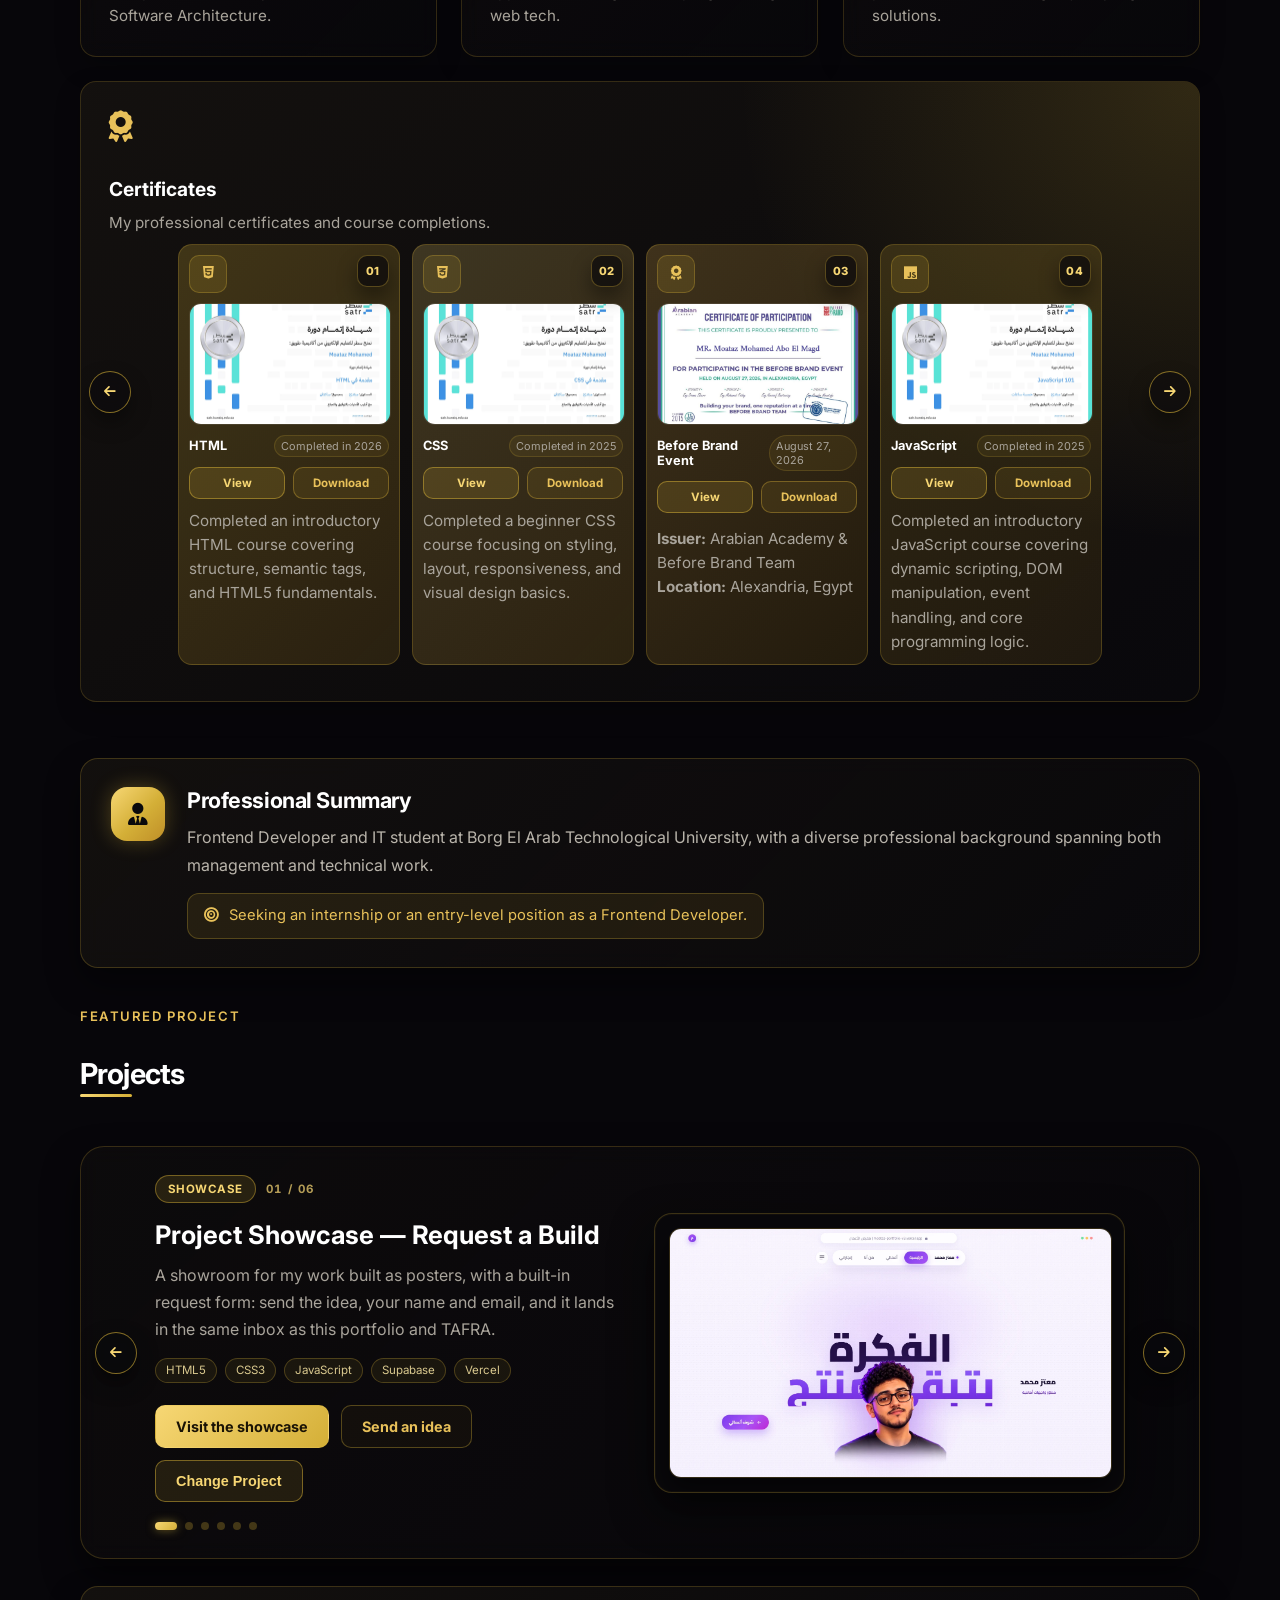
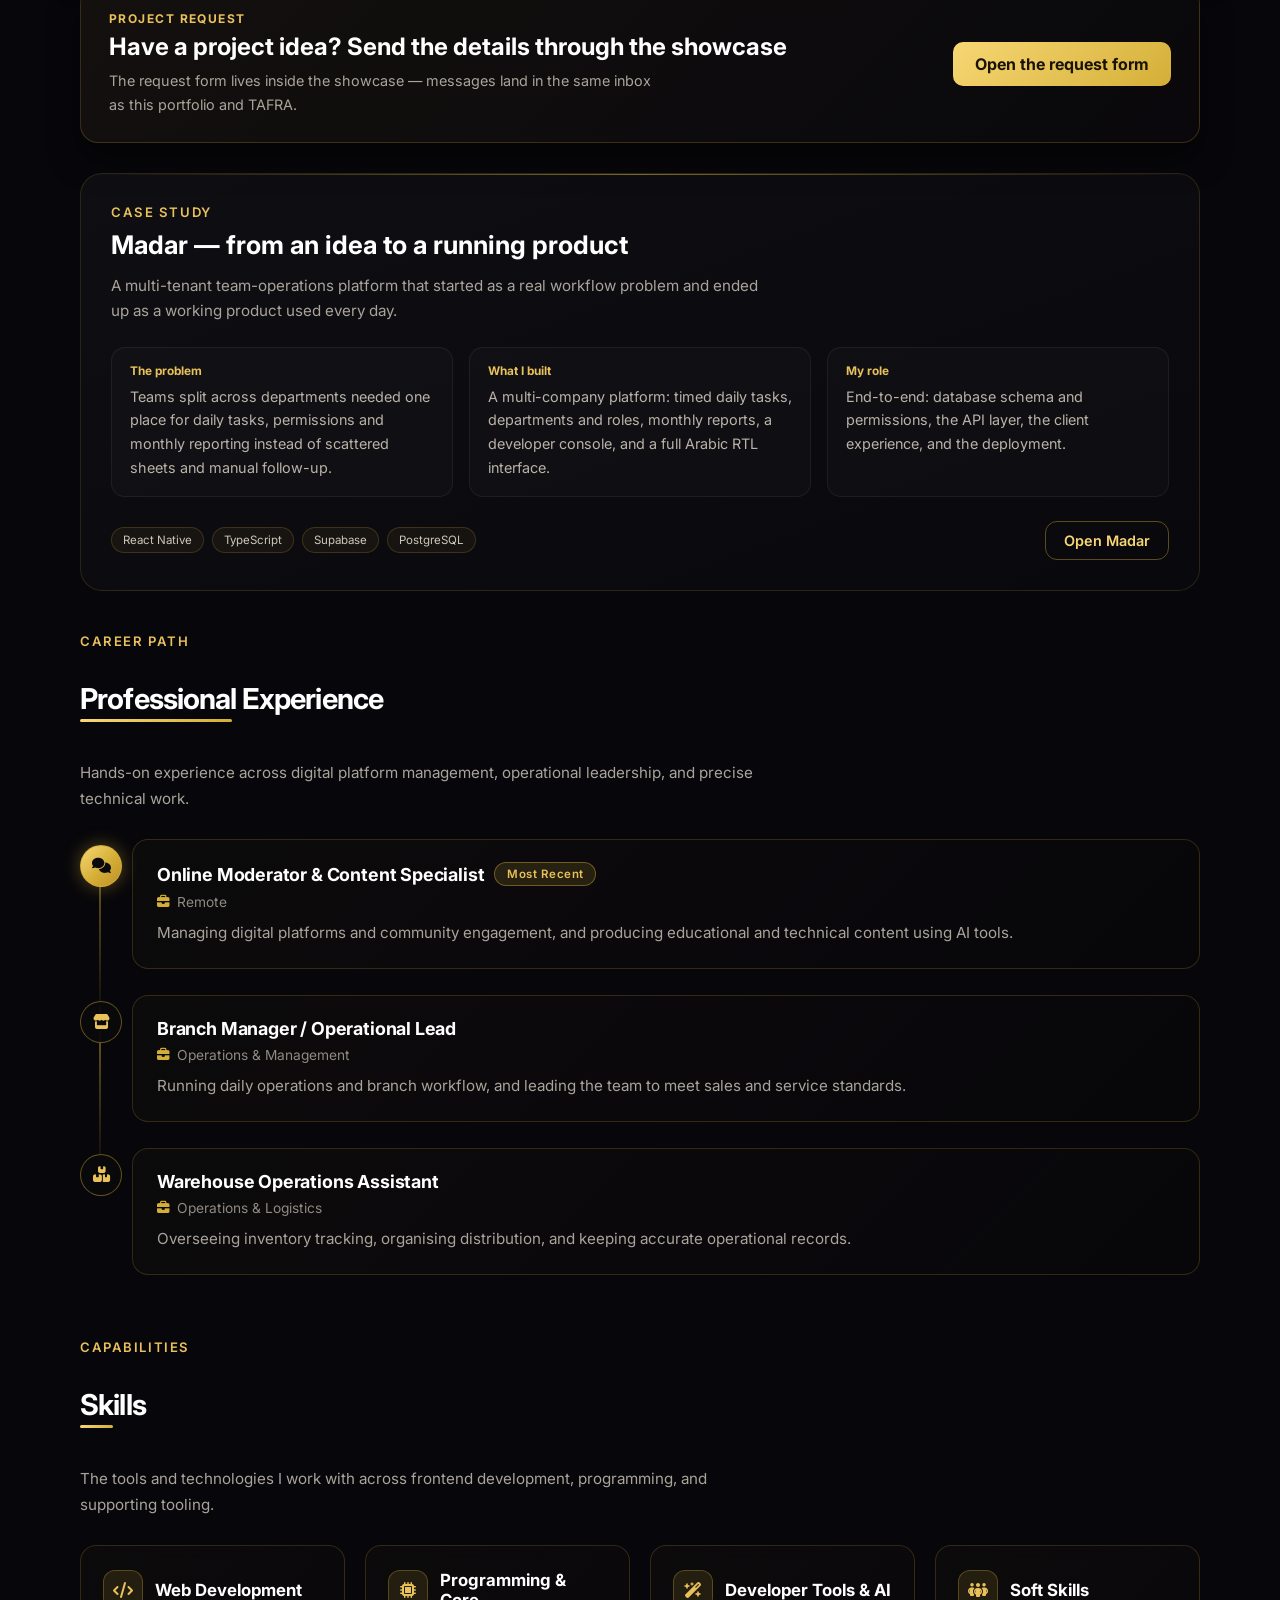
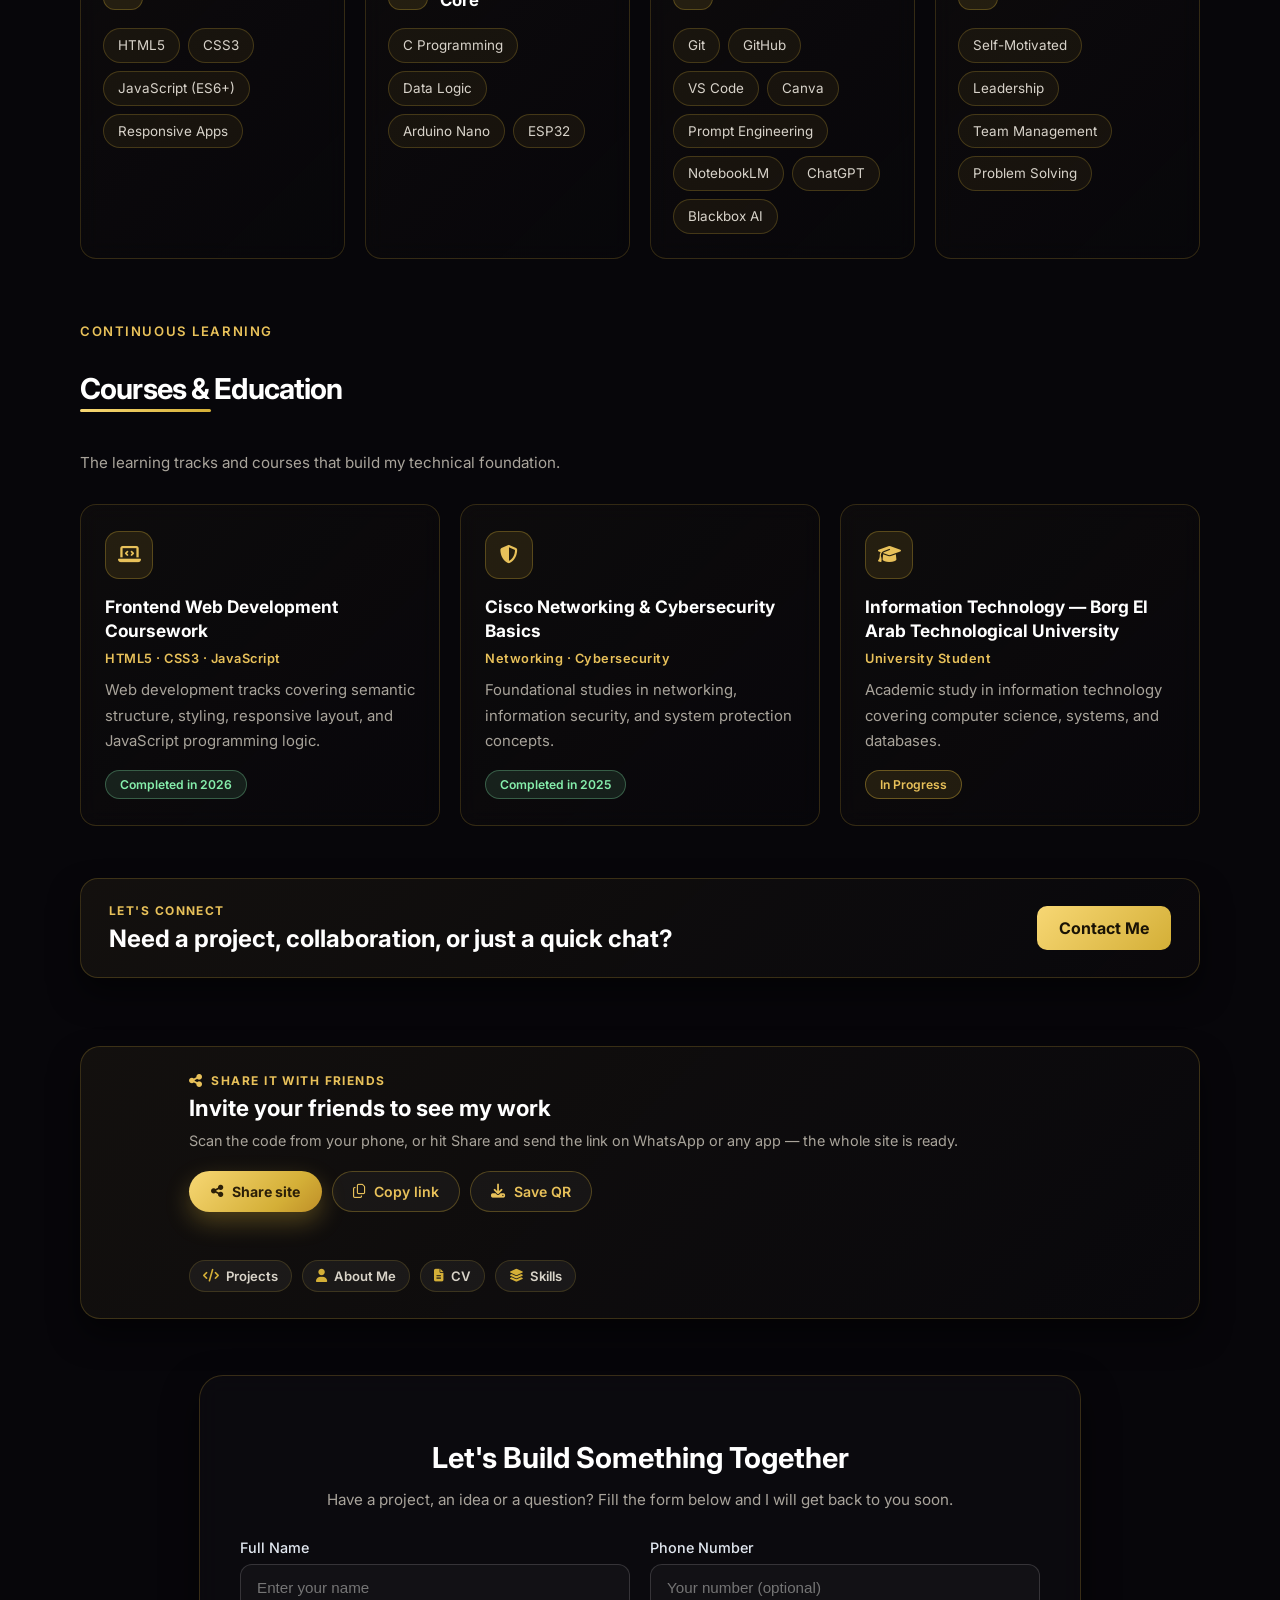
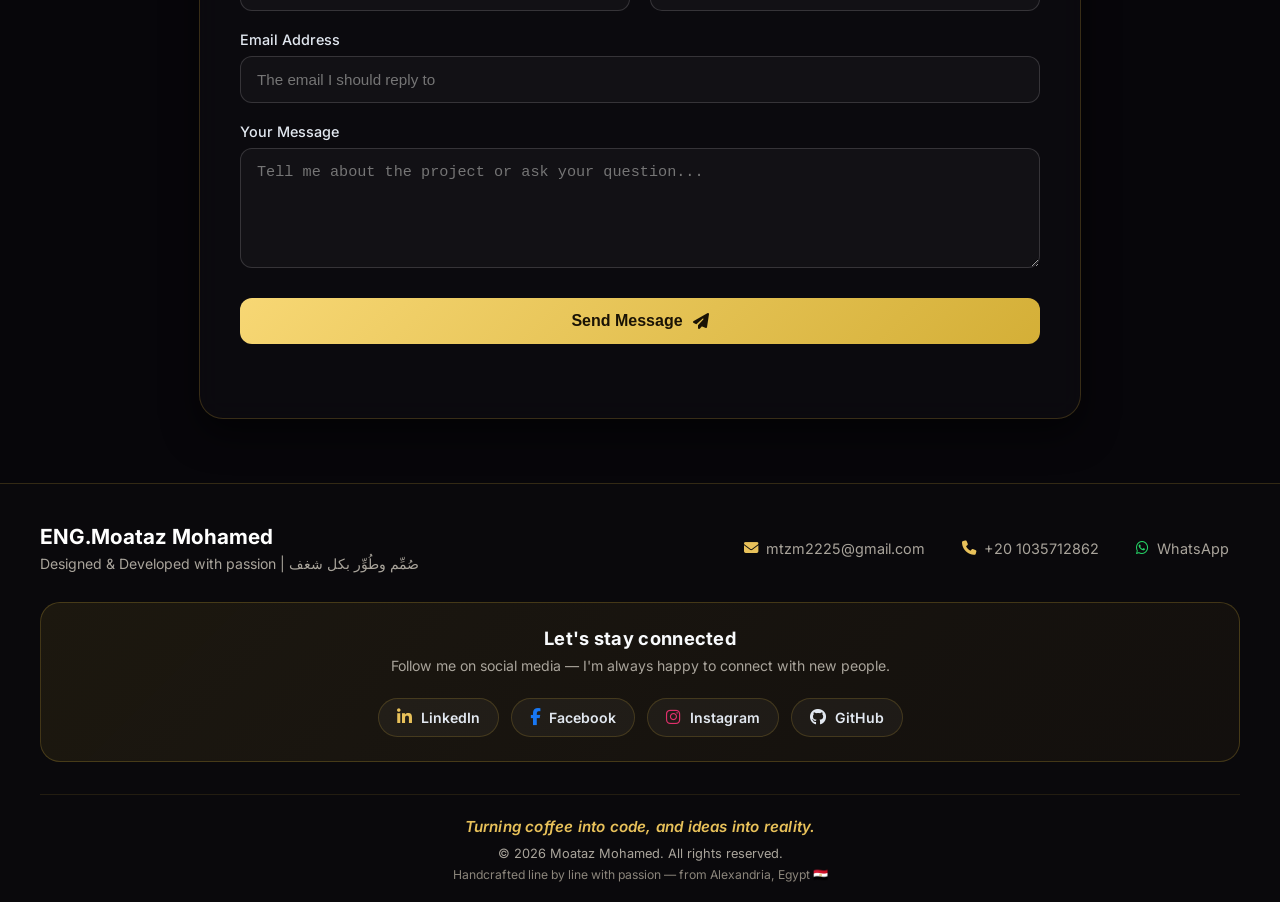
==== commit cc998309: "Feature the project showcase and point project requests to its form" ====
--- a/index.html
+++ b/index.html
@@ -908,6 +908,16 @@
             </div>
         </div>
 
+        <!-- توجيه طلبات المشاريع: المعرض فيه الفورم اللي بيوصل لنفس الصندوق -->
+        <div class="contact-strip gallery-request" data-reveal="zoom">
+            <div class="contact-strip-text">
+                <p class="contact-strip-kicker" data-i18n="galleryKicker">طلب مشروع</p>
+                <h3 data-i18n="galleryTitle">عندك فكرة مشروع؟ ابعتلي تفاصيلها من معرض الأعمال</h3>
+                <p class="gallery-note" data-i18n="galleryNote">الفورم موجود جوه المعرض، والرسالة بتوصلني على نفس صندوق رسائل البورتفوليو وتافرا.</p>
+            </div>
+            <a href="https://moataz-portfolio-v3.vercel.app/#contact" target="_blank" rel="noopener noreferrer" class="contact-strip-btn" data-i18n="galleryButton">افتح فورم الطلب</a>
+        </div>
+
         <!-- دراسة حالة مختصرة: مدار -->
         <div class="case-study" data-reveal="up">
             <div class="case-head">
--- a/11.css
+++ b/11.css
@@ -8833,3 +8833,29 @@
     color: #6f6250;
 }
 
+
+/* ----------------------------------------------------------------------------
+   🖼️ توجيه طلبات المشاريع → معرض الأعمال (شريط تحت كارت المشاريع)
+   الشريط بياخد تنسيق .contact-strip زي ما هو، وده بس المسافة والنوتة.
+   ---------------------------------------------------------------------------- */
+.gallery-request {
+    margin-top: 26px;
+}
+
+.gallery-note {
+    margin: 8px 0 0;
+    max-width: 62ch;
+    color: #a9a49b;
+    font-size: 0.9rem;
+    line-height: 1.7;
+}
+
+body.light-mode .gallery-note {
+    color: #5d5648;
+}
+
+@media (max-width: 768px) {
+    .gallery-request {
+        margin-top: 18px;
+    }
+}
